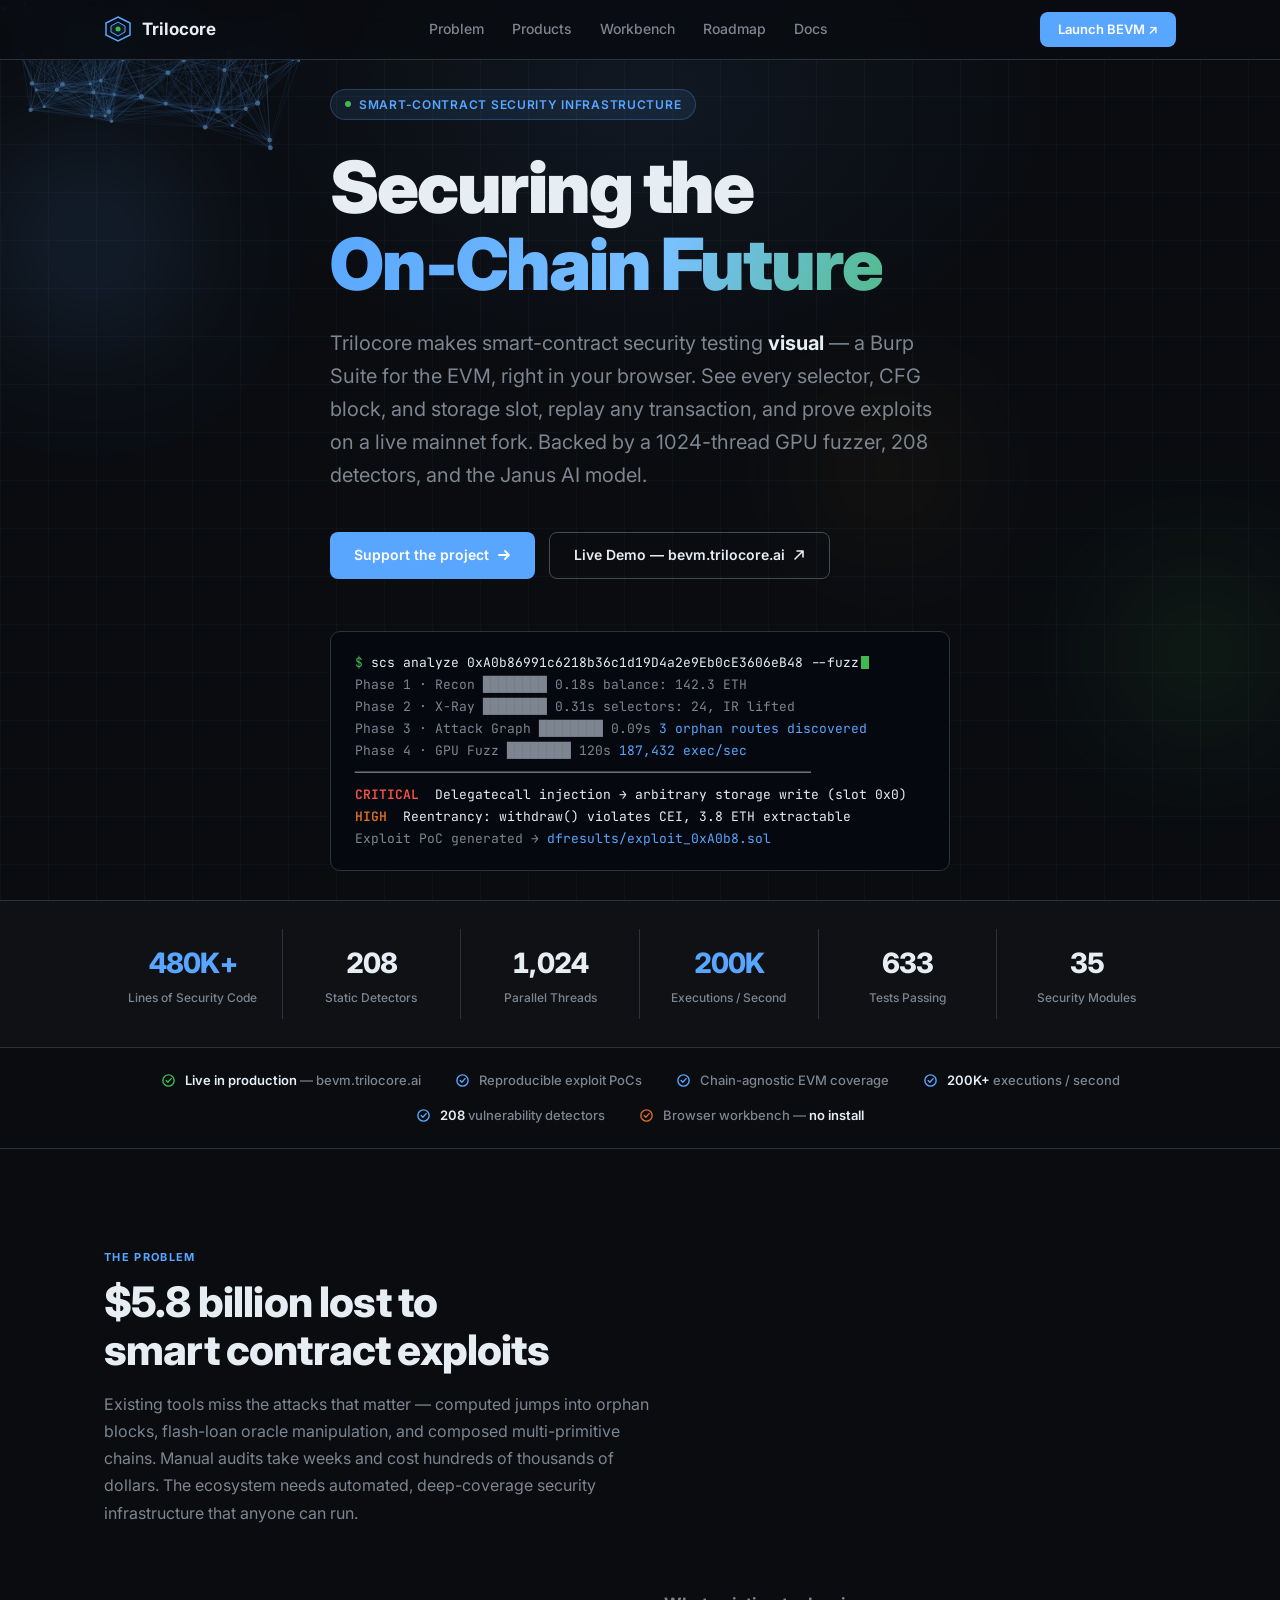
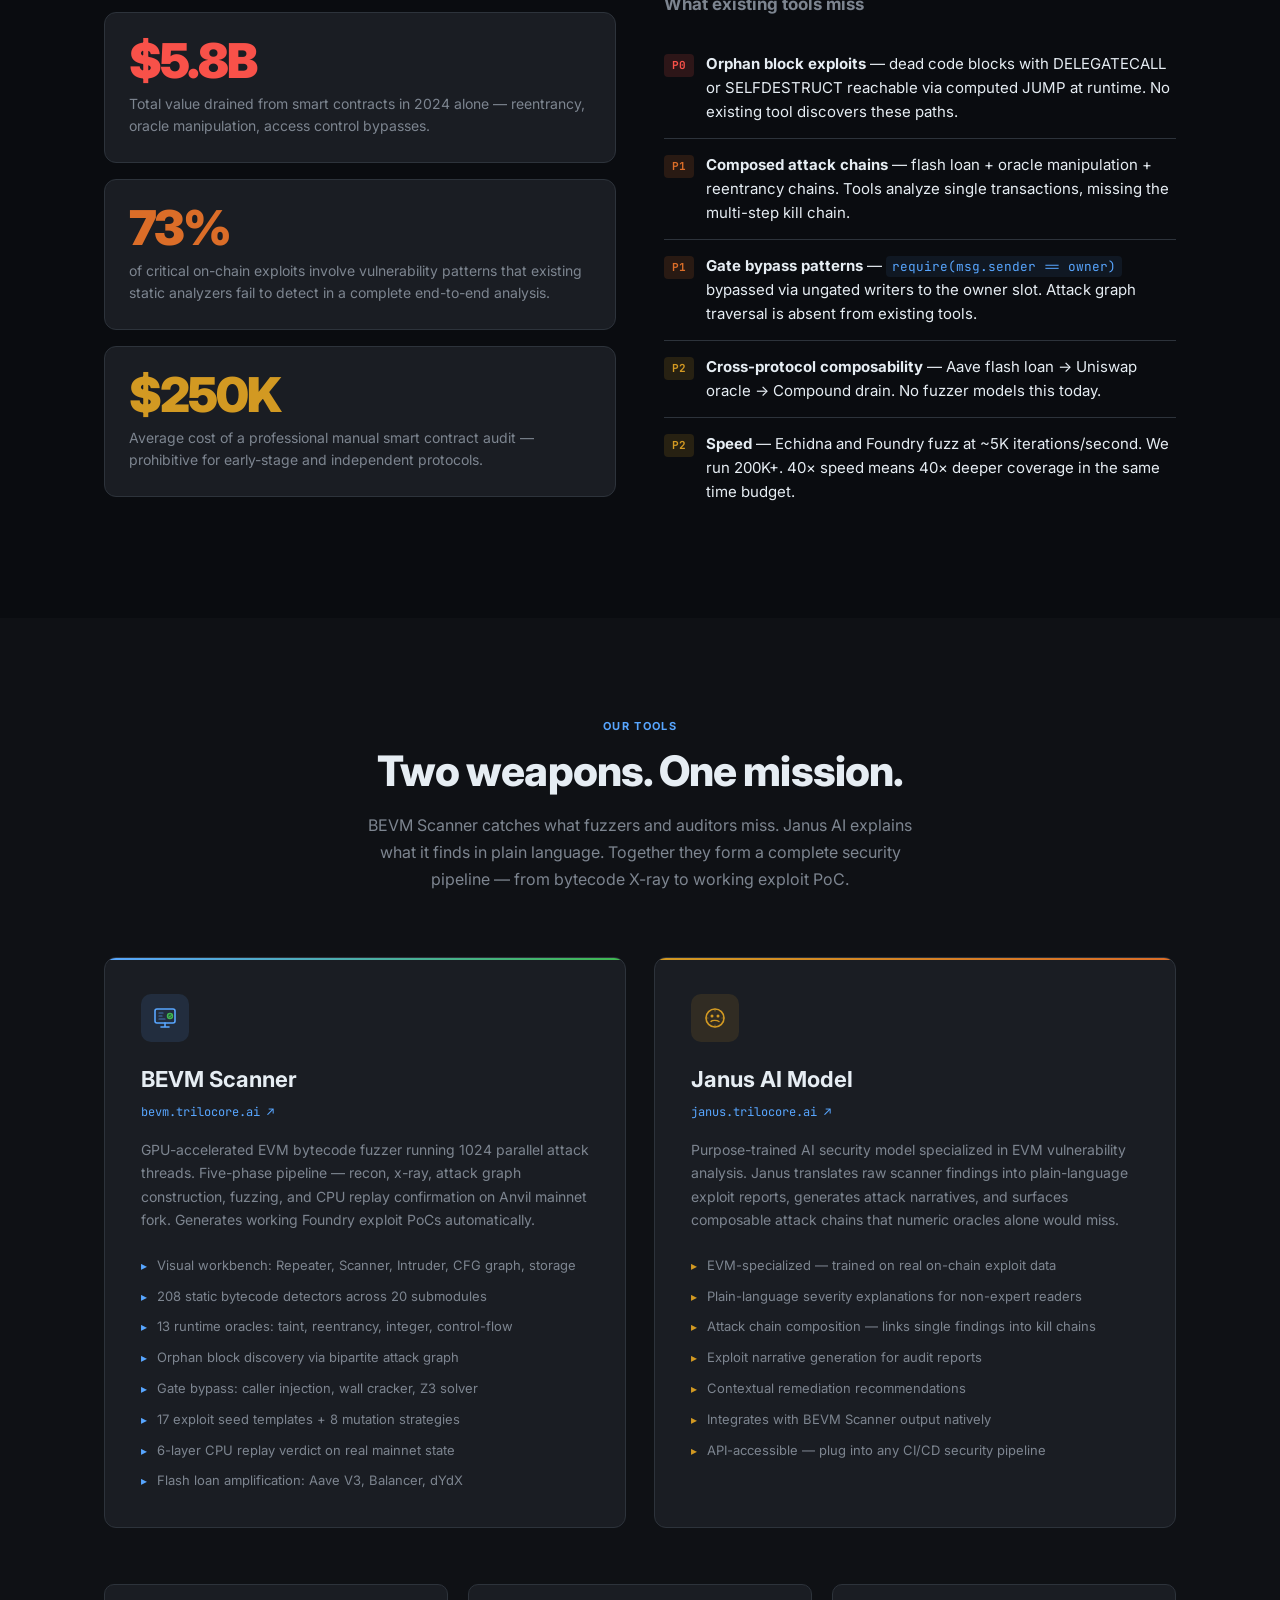
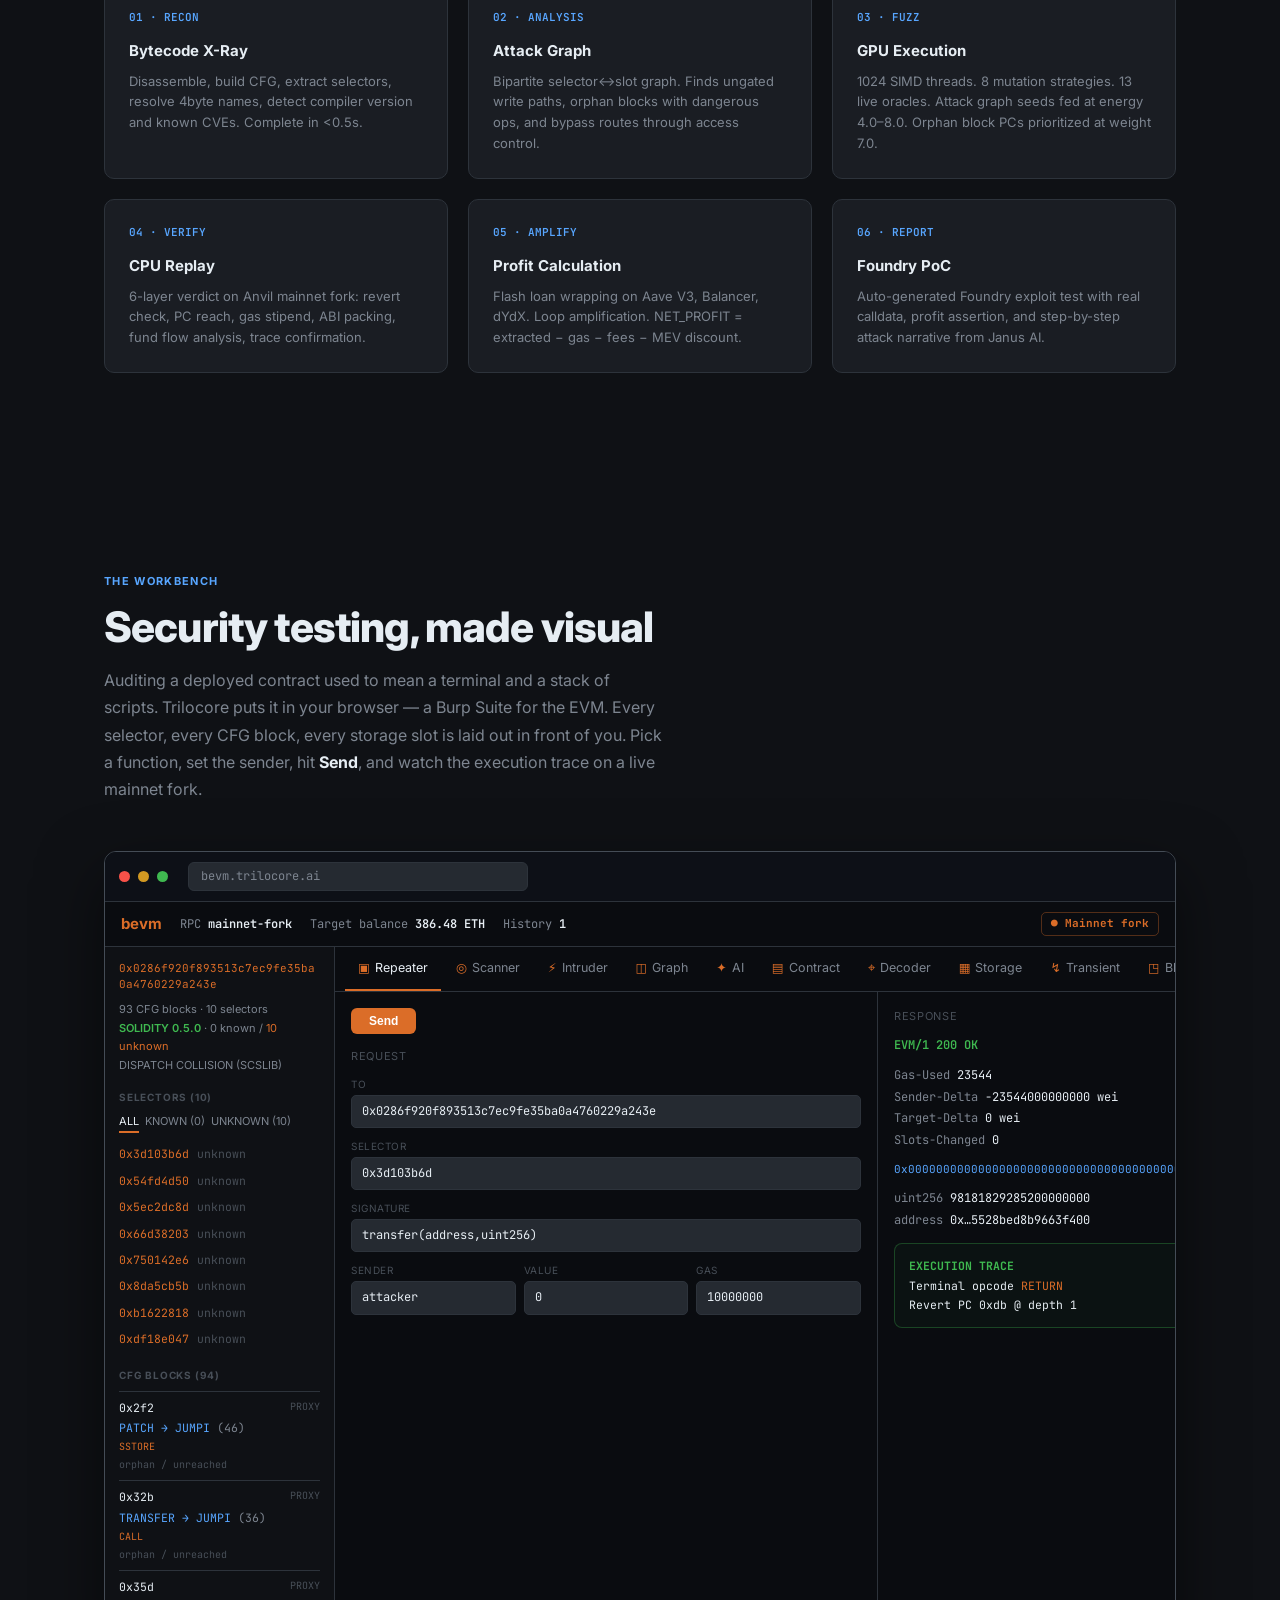
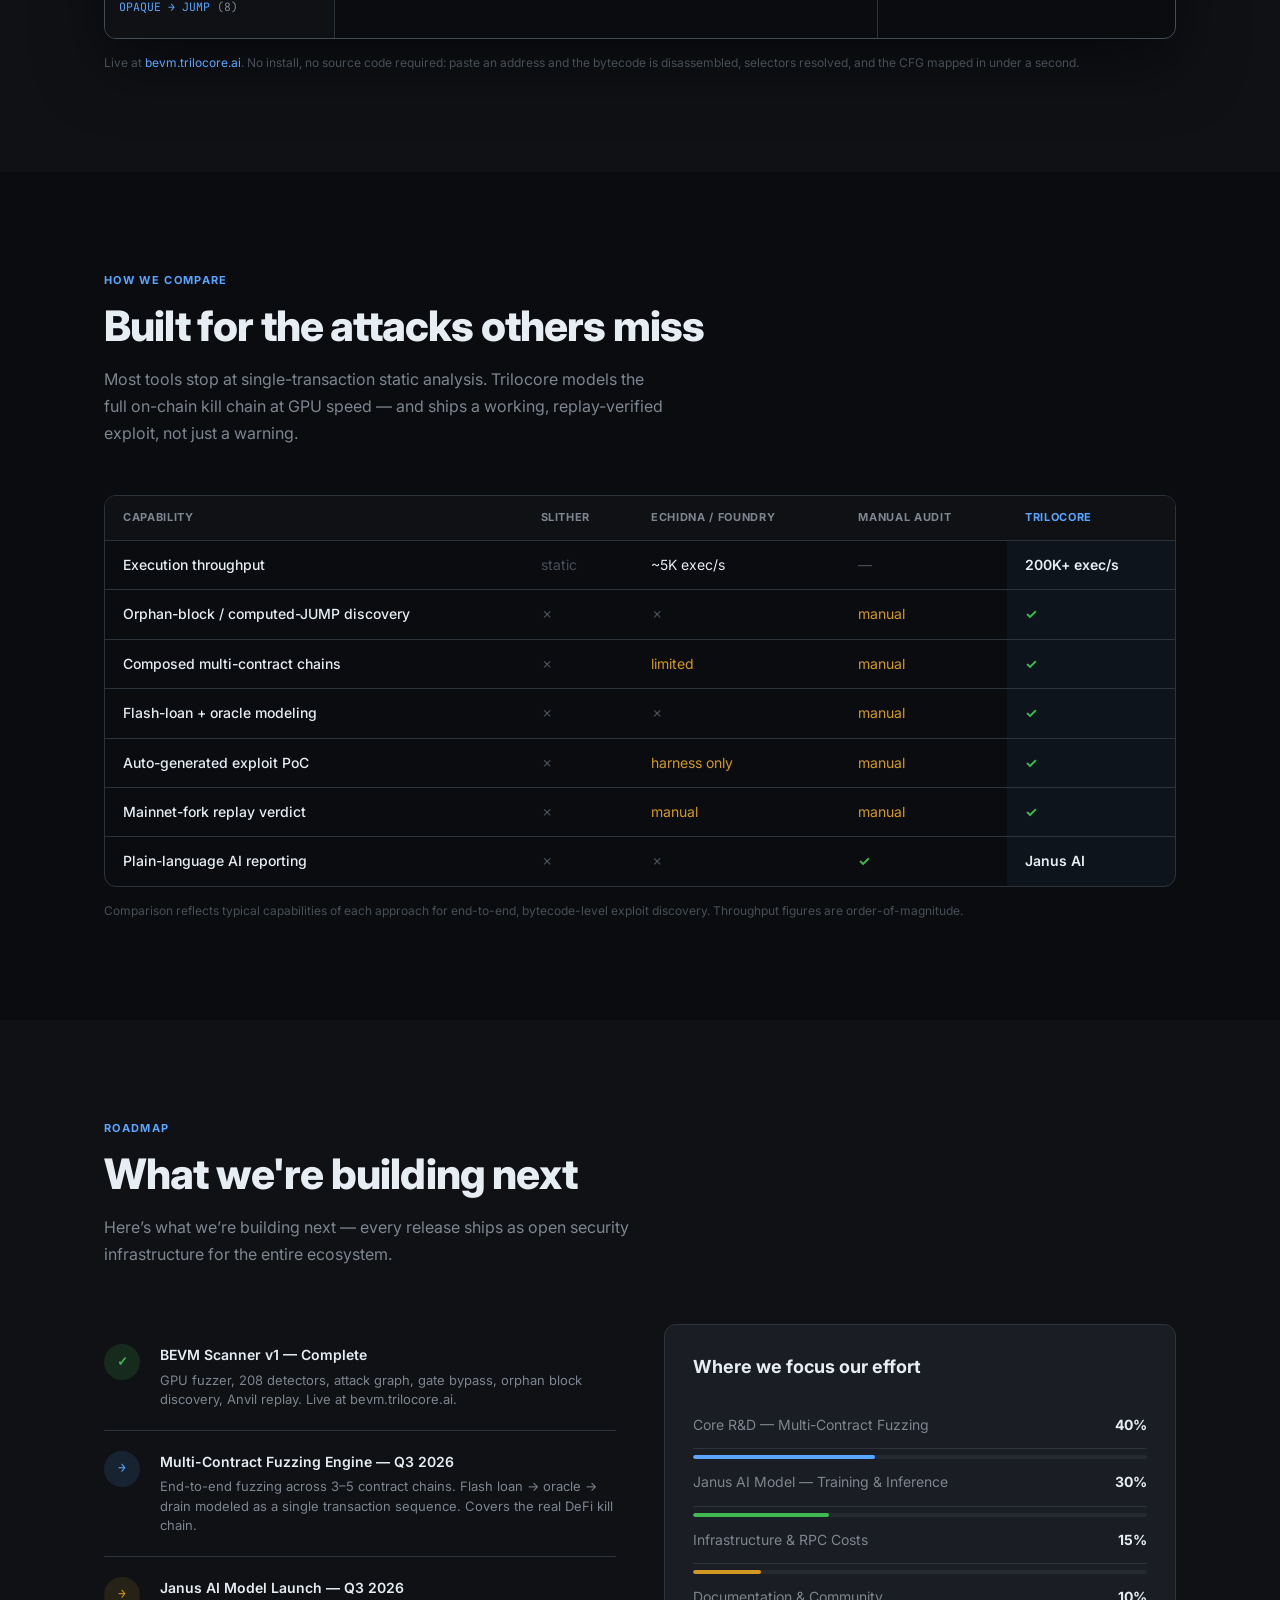
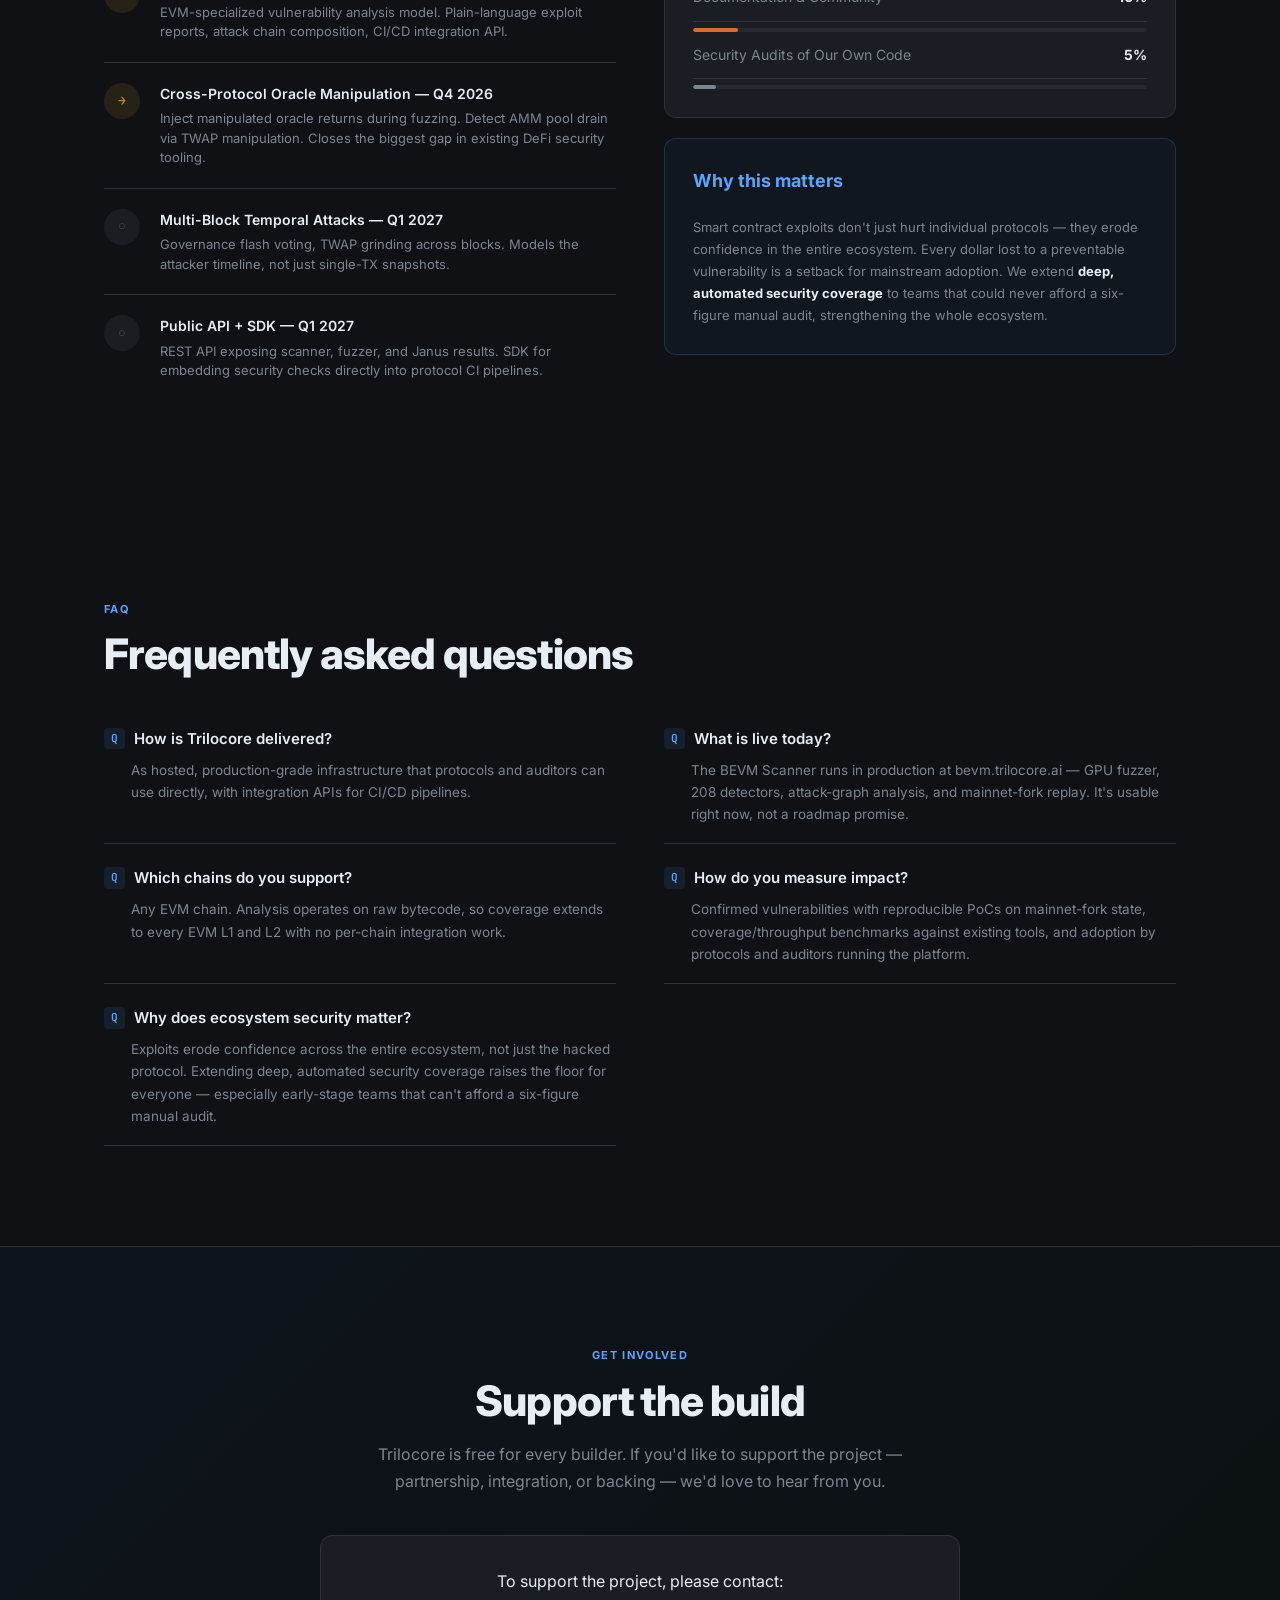
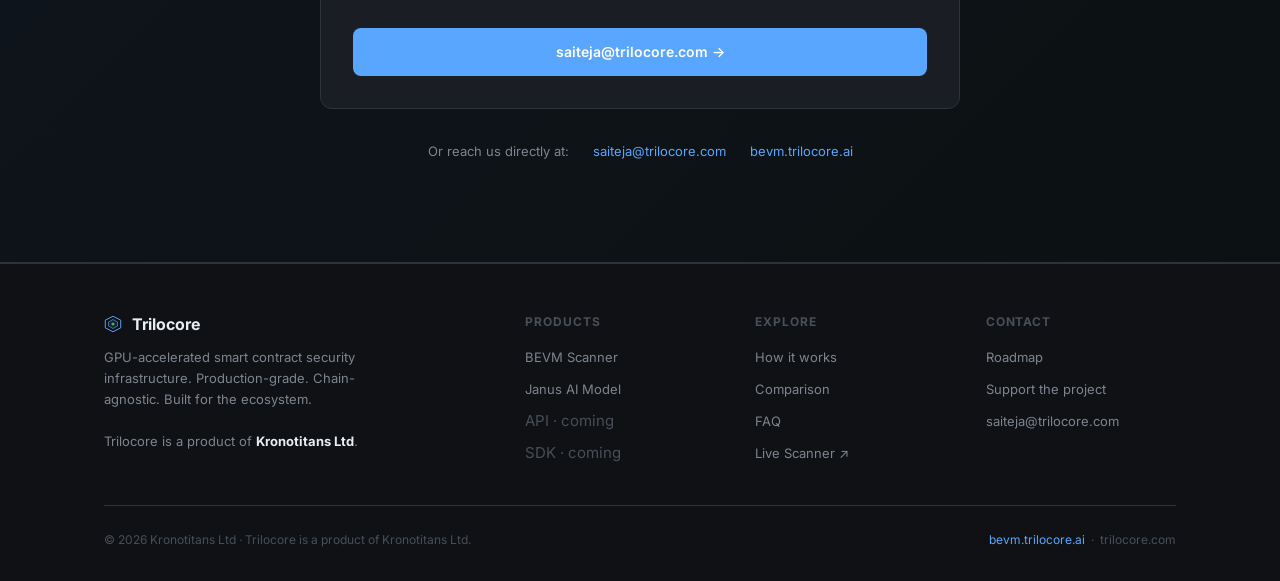
==== index.html @ 1fde1cf5 "content: reflect legal company name (Kronotitans Ltd) for cloud-credit verification AWS Activate fla" ====
<!DOCTYPE html>
<html lang="en">
<head>
  <meta charset="UTF-8" />
  <meta name="viewport" content="width=device-width, initial-scale=1.0" />
  <title>Trilocore — Blockchain Security Infrastructure</title>
  <meta name="description" content="Trilocore makes smart-contract security testing visual — a Burp Suite for the EVM in your browser. See selectors and CFG blocks, replay transactions, prove exploits on a mainnet fork. GPU fuzzer + Janus AI." />
  <link rel="canonical" href="https://trilocore.com/" />
  <meta name="theme-color" content="#0a0c10" />
  <link rel="icon" type="image/svg+xml" href="/favicon.svg" />
  <link rel="apple-touch-icon" href="/favicon.svg" />

  <!-- Open Graph -->
  <meta property="og:type" content="website" />
  <meta property="og:site_name" content="Trilocore" />
  <meta property="og:title" content="Trilocore — Blockchain Security Infrastructure" />
  <meta property="og:description" content="GPU-accelerated EVM fuzzer + AI-powered vulnerability detection. Securing the on-chain future." />
  <meta property="og:url" content="https://trilocore.com/" />
  <meta property="og:image" content="https://trilocore.com/og-image.png" />
  <meta property="og:image:width" content="1200" />
  <meta property="og:image:height" content="630" />
  <meta property="og:image:alt" content="Trilocore — Securing the On-Chain Future" />

  <!-- Twitter -->
  <meta name="twitter:card" content="summary_large_image" />
  <meta name="twitter:title" content="Trilocore — Blockchain Security Infrastructure" />
  <meta name="twitter:description" content="GPU-accelerated EVM fuzzer + AI-powered vulnerability detection. Securing the on-chain future." />
  <meta name="twitter:image" content="https://trilocore.com/og-image.png" />

  <link rel="preconnect" href="https://fonts.googleapis.com" />
  <link rel="preconnect" href="https://fonts.gstatic.com" crossorigin />
  <link href="https://fonts.googleapis.com/css2?family=Inter:wght@300;400;500;600;700;800;900&family=JetBrains+Mono:wght@400;500;600&display=swap" rel="stylesheet" />

  <!-- Structured data: Organization + flagship product -->
  <script type="application/ld+json">
  {
    "@context": "https://schema.org",
    "@graph": [
      {
        "@type": "Organization",
        "name": "Trilocore",
        "legalName": "Kronotitans Ltd",
        "url": "https://trilocore.com",
        "email": "saiteja@trilocore.com",
        "description": "GPU-accelerated smart contract security infrastructure — EVM fuzzer, 208 vulnerability detectors, and the Janus AI analysis model for the on-chain ecosystem.",
        "sameAs": ["https://bevm.trilocore.ai", "https://janus.trilocore.ai"]
      },
      {
        "@type": "SoftwareApplication",
        "name": "BEVM Scanner",
        "applicationCategory": "SecurityApplication",
        "operatingSystem": "Web",
        "url": "https://bevm.trilocore.ai",
        "description": "GPU-accelerated EVM bytecode fuzzer: 1024 parallel threads, attack-graph analysis, orphan-block discovery, and automatic Foundry exploit PoC generation."
      }
    ]
  }
  </script>

  <style>
    /* ── Reset & tokens ─────────────────────────────────────────── */
    *, *::before, *::after { box-sizing: border-box; margin: 0; padding: 0; }

    :root {
      --bg:        #0a0c10;
      --surface:   #0f1115;
      --elevated:  #1a1d23;
      --overlay:   #252a31;
      --border:    #2d333b;
      --border-hi: #444c56;
      --accent:    #58a6ff;
      --accent-hi: #79c0ff;
      --accent-glow: rgba(88,166,255,.18);
      --text:      #e6edf3;
      --muted:     #7d8590;
      --faint:     #484f58;
      --green:     #3fb950;
      --green-g:   rgba(63,185,80,.15);
      --red:       #f85149;
      --orange:    #db6d28;
      --yellow:    #d29922;
      --radius:    8px;
    }

    html { scroll-behavior: smooth; color-scheme: dark; }

    body {
      font-family: "Inter", ui-sans-serif, system-ui, sans-serif;
      background: var(--bg);
      color: var(--text);
      font-size: 15px;
      line-height: 1.6;
      -webkit-font-smoothing: antialiased;
    }

    ::selection { background: rgba(88,166,255,.25); }

    a { color: var(--accent); text-decoration: none; }
    a:hover { color: var(--accent-hi); }

    /* ── Grid / layout helpers ──────────────────────────────────── */
    .container { max-width: 1120px; margin: 0 auto; padding: 0 24px; }
    .section    { padding: 100px 0; }
    .section-sm { padding: 64px 0; }

    /* ── Nav ────────────────────────────────────────────────────── */
    nav {
      position: fixed; top: 0; left: 0; right: 0; z-index: 100;
      height: 60px;
      background: rgba(10,12,16,.88);
      backdrop-filter: blur(12px) saturate(1.4);
      border-bottom: 1px solid var(--border);
      display: flex; align-items: center;
    }
    .nav-inner {
      display: flex; align-items: center; justify-content: space-between;
      width: 100%; max-width: 1120px; margin: 0 auto; padding: 0 24px;
    }
    .nav-logo {
      display: flex; align-items: center; gap: 10px;
      font-weight: 700; font-size: 17px; color: var(--text);
    }
    .nav-logo svg { flex-shrink: 0; }
    .nav-links {
      display: flex; align-items: center; gap: 28px; list-style: none;
    }
    .nav-links a {
      color: var(--muted); font-size: 14px; font-weight: 500;
      transition: color 120ms;
    }
    .nav-links a:hover { color: var(--text); }
    .nav-cta {
      background: var(--accent); color: #fff; font-size: 13px; font-weight: 600;
      padding: 7px 18px; border-radius: var(--radius);
      transition: background 120ms, box-shadow 120ms;
    }
    .nav-cta:hover {
      background: var(--accent-hi); color: #fff;
      box-shadow: 0 0 16px var(--accent-glow);
    }

    /* ── Hero ───────────────────────────────────────────────────── */
    .hero {
      min-height: 100vh;
      display: flex; flex-direction: column; justify-content: center;
      padding-top: 60px;
      position: relative; overflow: hidden;
    }
    /* grid overlay */
    .hero::before {
      content: "";
      position: absolute; inset: 0;
      background-image:
        linear-gradient(rgba(88,166,255,.04) 1px, transparent 1px),
        linear-gradient(90deg, rgba(88,166,255,.04) 1px, transparent 1px);
      background-size: 48px 48px;
      pointer-events: none;
    }
    /* radial glow */
    .hero::after {
      content: "";
      position: absolute; top: -200px; left: 50%; transform: translateX(-50%);
      width: 900px; height: 600px;
      background: radial-gradient(ellipse at center, rgba(88,166,255,.08) 0%, transparent 65%);
      pointer-events: none;
    }
    /* particle network canvas */
    #hero-canvas {
      position: absolute; inset: 0; z-index: 0;
      pointer-events: none; opacity: .55;
    }
    /* floating gradient orbs */
    .orb {
      position: absolute; border-radius: 50%; pointer-events: none;
      filter: blur(60px); opacity: .35; z-index: 0;
    }
    .orb-1 {
      width: 340px; height: 340px; top: 8%; left: -80px;
      background: radial-gradient(circle, rgba(88,166,255,.5), transparent 70%);
      animation: float1 14s ease-in-out infinite;
    }
    .orb-2 {
      width: 280px; height: 280px; bottom: 12%; right: -60px;
      background: radial-gradient(circle, rgba(63,185,80,.4), transparent 70%);
      animation: float2 18s ease-in-out infinite;
    }
    .orb-3 {
      width: 220px; height: 220px; top: 40%; right: 22%;
      background: radial-gradient(circle, rgba(210,153,34,.28), transparent 70%);
      animation: float3 22s ease-in-out infinite;
    }
    @keyframes float1 {
      0%,100% { transform: translate(0,0) scale(1); }
      50%     { transform: translate(60px,40px) scale(1.12); }
    }
    @keyframes float2 {
      0%,100% { transform: translate(0,0) scale(1); }
      50%     { transform: translate(-50px,-30px) scale(1.08); }
    }
    @keyframes float3 {
      0%,100% { transform: translate(0,0) scale(1); }
      50%     { transform: translate(-30px,50px) scale(1.15); }
    }

    .hero-inner { position: relative; z-index: 2; }
    .hero-badge {
      display: inline-flex; align-items: center; gap: 8px;
      background: rgba(88,166,255,.1); border: 1px solid rgba(88,166,255,.25);
      border-radius: 100px; padding: 5px 14px;
      font-size: 12px; font-weight: 600; color: var(--accent);
      text-transform: uppercase; letter-spacing: .06em;
      margin-bottom: 28px;
    }
    .hero-badge span { width: 6px; height: 6px; background: var(--green); border-radius: 50%; animation: pulse 2s infinite; }
    @keyframes pulse { 0%,100%{opacity:1;transform:scale(1)} 50%{opacity:.4;transform:scale(.8)} }

    .hero h1 {
      font-size: clamp(38px, 6vw, 72px);
      font-weight: 900; line-height: 1.08; letter-spacing: -.03em;
      margin-bottom: 24px;
    }
    .gradient-text {
      background: linear-gradient(115deg, #58a6ff 0%, #79c0ff 25%, #3fb950 50%, #79c0ff 75%, #58a6ff 100%);
      background-size: 250% auto;
      -webkit-background-clip: text; -webkit-text-fill-color: transparent;
      background-clip: text;
      animation: shimmer 6s linear infinite;
    }
    @keyframes shimmer {
      0%   { background-position: 0% center; }
      100% { background-position: 250% center; }
    }

    /* hero entrance animations */
    @keyframes heroUp {
      from { opacity: 0; transform: translateY(28px); }
      to   { opacity: 1; transform: translateY(0); }
    }
    .hero-badge { animation: heroUp .7s ease both; }
    .hero h1     { animation: heroUp .7s ease .1s both; }
    .hero-sub    { animation: heroUp .7s ease .2s both; }
    .hero-actions{ animation: heroUp .7s ease .3s both; }
    .hero .terminal { animation: heroUp .7s ease .4s both; }

    /* animated logo */
    .nav-logo svg .logo-outer {
      transform-box: fill-box; transform-origin: center;
      animation: logoSpin 24s linear infinite;
    }
    .nav-logo svg .logo-inner {
      transform-box: fill-box; transform-origin: center;
      animation: logoSpin 16s linear infinite reverse;
    }
    .nav-logo svg .logo-core {
      transform-box: fill-box; transform-origin: center;
      animation: corePulse 2.4s ease-in-out infinite;
    }
    @keyframes logoSpin { to { transform: rotate(360deg); } }
    @keyframes corePulse {
      0%,100% { opacity: 1; r: 2.5; }
      50%     { opacity: .5; r: 3.4; }
    }
    .hero-sub {
      font-size: clamp(16px, 2.2vw, 20px);
      color: var(--muted); max-width: 620px;
      line-height: 1.65; margin-bottom: 40px;
    }
    .hero-actions { display: flex; gap: 14px; flex-wrap: wrap; }

    /* ── Buttons ────────────────────────────────────────────────── */
    .btn-primary {
      display: inline-flex; align-items: center; gap: 8px;
      background: var(--accent); color: #fff;
      font-weight: 600; font-size: 14px; padding: 12px 24px;
      border-radius: var(--radius); border: none; cursor: pointer;
      transition: background 150ms, box-shadow 150ms, transform 100ms;
    }
    .btn-primary:hover {
      background: var(--accent-hi); color: #fff;
      box-shadow: 0 0 24px var(--accent-glow);
      transform: translateY(-1px);
    }
    .btn-secondary {
      display: inline-flex; align-items: center; gap: 8px;
      background: transparent; color: var(--text);
      font-weight: 600; font-size: 14px; padding: 11px 24px;
      border-radius: var(--radius); border: 1px solid var(--border-hi); cursor: pointer;
      transition: border-color 150ms, background 150ms, transform 100ms;
    }
    .btn-secondary:hover {
      border-color: var(--accent); background: var(--accent-glow);
      color: var(--text); transform: translateY(-1px);
    }

    /* ── Stats bar ──────────────────────────────────────────────── */
    .stats-bar {
      padding: 28px 0;
      border-top: 1px solid var(--border); border-bottom: 1px solid var(--border);
      background: var(--surface);
    }
    .stats-grid {
      display: grid; grid-template-columns: repeat(auto-fit, minmax(140px, 1fr));
      gap: 0;
    }
    .stat-item {
      text-align: center; padding: 12px 16px;
      border-right: 1px solid var(--border);
    }
    .stat-item:last-child { border-right: none; }
    .stat-num {
      font-size: 28px; font-weight: 800; color: var(--text);
      font-variant-numeric: tabular-nums; letter-spacing: -.03em;
    }
    .stat-num .accent { color: var(--accent); }
    .stat-label { font-size: 12px; color: var(--muted); margin-top: 2px; font-weight: 500; }

    /* ── Section headers ────────────────────────────────────────── */
    .section-label {
      font-size: 11px; font-weight: 700; letter-spacing: .12em;
      text-transform: uppercase; color: var(--accent);
      margin-bottom: 12px;
    }
    .section-title {
      font-size: clamp(26px, 4vw, 42px);
      font-weight: 800; letter-spacing: -.02em; line-height: 1.15;
      margin-bottom: 16px;
    }
    .section-body {
      font-size: 16px; color: var(--muted); max-width: 560px; line-height: 1.7;
    }

    /* ── Problem section ────────────────────────────────────────── */
    .problem-grid {
      display: grid; grid-template-columns: 1fr 1fr; gap: 48px;
      align-items: center; margin-top: 64px;
    }
    .problem-card {
      background: var(--elevated); border: 1px solid var(--border);
      border-radius: 12px; padding: 24px;
    }
    .problem-stat {
      font-size: 48px; font-weight: 900; line-height: 1;
      letter-spacing: -.04em; margin-bottom: 8px;
    }
    .red { color: var(--red); }
    .orange { color: var(--orange); }
    .yellow { color: var(--yellow); }
    .green-c { color: var(--green); }
    .problem-desc { color: var(--muted); font-size: 14px; line-height: 1.6; }

    .problem-list { list-style: none; }
    .problem-list li {
      display: flex; align-items: flex-start; gap: 12px;
      padding: 14px 0; border-bottom: 1px solid var(--border);
      font-size: 15px;
    }
    .problem-list li:last-child { border-bottom: none; }
    .pill {
      flex-shrink: 0; font-size: 11px; font-weight: 700; font-family: "JetBrains Mono", monospace;
      padding: 3px 8px; border-radius: 4px; margin-top: 2px;
    }
    .pill-red    { background: rgba(248,81,73,.15); color: var(--red); }
    .pill-orange { background: rgba(219,109,40,.15); color: var(--orange); }
    .pill-yellow { background: rgba(210,153,34,.15); color: var(--yellow); }

    /* ── Products ───────────────────────────────────────────────── */
    .products { background: var(--surface); }
    .products-header { text-align: center; margin-bottom: 64px; }
    .products-header .section-body { margin: 0 auto; }

    .product-grid {
      display: grid; grid-template-columns: 1fr 1fr; gap: 28px;
    }
    .product-card {
      background: var(--elevated); border: 1px solid var(--border);
      border-radius: 12px; padding: 36px;
      transition: border-color 200ms, box-shadow 200ms;
      position: relative; overflow: hidden;
    }
    .product-card::before {
      content: ""; position: absolute; top: 0; left: 0; right: 0; height: 2px;
    }
    .product-card.bevm-card::before { background: linear-gradient(90deg, #58a6ff, #3fb950); }
    .product-card.janus-card::before { background: linear-gradient(90deg, #d29922, #db6d28); }
    .product-card:hover {
      border-color: var(--border-hi);
      box-shadow: 0 8px 32px rgba(0,0,0,.4);
    }
    .product-icon {
      width: 48px; height: 48px; border-radius: 10px;
      display: flex; align-items: center; justify-content: center;
      margin-bottom: 20px; font-size: 22px;
    }
    .product-icon.blue { background: rgba(88,166,255,.12); }
    .product-icon.gold { background: rgba(210,153,34,.12); }
    .product-name { font-size: 22px; font-weight: 700; margin-bottom: 6px; }
    .product-url {
      font-size: 12px; color: var(--accent); font-family: "JetBrains Mono", monospace;
      margin-bottom: 16px; display: flex; align-items: center; gap: 4px;
    }
    .product-url .future { color: var(--faint); font-size: 11px; }
    .product-desc { color: var(--muted); font-size: 14px; line-height: 1.65; margin-bottom: 24px; }
    .feature-list { list-style: none; display: flex; flex-direction: column; gap: 10px; }
    .feature-list li {
      display: flex; align-items: flex-start; gap: 10px; font-size: 13px; color: var(--muted);
    }
    .feature-list li::before {
      content: "▸"; color: var(--accent); flex-shrink: 0; margin-top: 1px; font-size: 12px;
    }
    .feature-list.gold li::before { color: var(--yellow); }

    /* ── Architecture ───────────────────────────────────────────── */
    .arch-grid {
      display: grid; grid-template-columns: repeat(3, 1fr); gap: 20px;
      margin-top: 56px;
    }
    .arch-card {
      background: var(--elevated); border: 1px solid var(--border);
      border-radius: 10px; padding: 24px;
    }
    .arch-num {
      font-family: "JetBrains Mono", monospace; font-size: 11px;
      font-weight: 600; color: var(--accent); margin-bottom: 12px;
    }
    .arch-title { font-size: 15px; font-weight: 700; margin-bottom: 8px; }
    .arch-body { font-size: 13px; color: var(--muted); line-height: 1.6; }

    /* ── Grant ask ──────────────────────────────────────────────── */
    .grant { background: var(--surface); }
    .grant-grid { display: grid; grid-template-columns: 1fr 1fr; gap: 48px; margin-top: 56px; }

    .milestone-list { list-style: none; display: flex; flex-direction: column; gap: 0; }
    .milestone {
      display: flex; gap: 20px; padding: 20px 0;
      border-bottom: 1px solid var(--border);
    }
    .milestone:last-child { border-bottom: none; }
    .ms-dot {
      width: 36px; height: 36px; border-radius: 50%; flex-shrink: 0;
      display: flex; align-items: center; justify-content: center;
      font-size: 13px; font-weight: 700; font-family: "JetBrains Mono", monospace;
    }
    .ms-dot.done { background: var(--green-g); color: var(--green); }
    .ms-dot.active { background: rgba(88,166,255,.12); color: var(--accent); }
    .ms-dot.next { background: rgba(210,153,34,.12); color: var(--yellow); }
    .ms-dot.future { background: rgba(72,79,88,.2); color: var(--faint); }
    .ms-title { font-weight: 600; font-size: 14px; margin-bottom: 4px; }
    .ms-body { font-size: 13px; color: var(--muted); line-height: 1.5; }

    .budget-card {
      background: var(--elevated); border: 1px solid var(--border);
      border-radius: 12px; padding: 28px;
    }
    .budget-title { font-size: 18px; font-weight: 700; margin-bottom: 20px; }
    .budget-row {
      display: flex; justify-content: space-between; align-items: center;
      padding: 12px 0; border-bottom: 1px solid var(--border);
      font-size: 14px;
    }
    .budget-row:last-child { border-bottom: none; }
    .budget-label { color: var(--muted); }
    .budget-pct { font-weight: 700; color: var(--text); }
    .budget-bar {
      height: 4px; background: var(--overlay); border-radius: 2px; margin-top: 6px;
      overflow: hidden;
    }
    .budget-fill { height: 100%; border-radius: 2px; background: var(--accent); }
    .budget-fill.green { background: var(--green); }
    .budget-fill.yellow { background: var(--yellow); }
    .budget-fill.orange { background: var(--orange); }

    /* ── Ecosystem ──────────────────────────────────────────────── */
    .ecosystem { text-align: center; padding: 80px 0; }
    .grant-types {
      display: flex; flex-wrap: wrap; justify-content: center; gap: 12px;
      margin-top: 36px;
    }
    .grant-badge {
      background: var(--elevated); border: 1px solid var(--border);
      border-radius: var(--radius); padding: 10px 20px;
      font-size: 13px; font-weight: 500; color: var(--muted);
      transition: border-color 150ms, color 150ms;
    }
    .grant-badge:hover { border-color: var(--accent); color: var(--text); }

    /* ── CTA / Apply ────────────────────────────────────────────── */
    .apply {
      background: linear-gradient(135deg, rgba(88,166,255,.05) 0%, rgba(63,185,80,.03) 100%);
      border-top: 1px solid var(--border); border-bottom: 1px solid var(--border);
    }
    .apply-inner { text-align: center; max-width: 640px; margin: 0 auto; }
    .apply-form {
      margin-top: 40px;
      background: var(--elevated); border: 1px solid var(--border);
      border-radius: 12px; padding: 32px; text-align: left;
    }
    .form-row { margin-bottom: 20px; }
    .form-row label { display: block; font-size: 12px; font-weight: 600; color: var(--muted); margin-bottom: 6px; text-transform: uppercase; letter-spacing: .05em; }
    .form-row input,
    .form-row select,
    .form-row textarea {
      width: 100%; background: var(--overlay); border: 1px solid var(--border);
      border-radius: var(--radius); padding: 10px 14px;
      color: var(--text); font-family: inherit; font-size: 14px;
      outline: none; transition: border-color 150ms;
    }
    .form-row input:focus,
    .form-row select:focus,
    .form-row textarea:focus { border-color: var(--accent); }
    .form-row textarea { resize: vertical; min-height: 90px; }
    .form-row select option { background: var(--overlay); }
    .form-grid { display: grid; grid-template-columns: 1fr 1fr; gap: 16px; }
    .form-submit {
      width: 100%;
      background: var(--accent); color: #fff;
      font-weight: 600; font-size: 14px; padding: 13px;
      border-radius: var(--radius); border: none; cursor: pointer;
      margin-top: 8px; transition: background 150ms, box-shadow 150ms;
    }
    .form-submit:hover {
      background: var(--accent-hi);
      box-shadow: 0 0 24px var(--accent-glow);
    }

    /* ── Footer ─────────────────────────────────────────────────── */
    footer {
      border-top: 1px solid var(--border);
      background: var(--surface); padding: 48px 0 32px;
    }
    .footer-grid {
      display: grid; grid-template-columns: 2fr 1fr 1fr 1fr; gap: 40px;
      margin-bottom: 40px;
    }
    .footer-brand { font-weight: 700; font-size: 16px; margin-bottom: 10px; }
    .footer-tagline { font-size: 13px; color: var(--muted); line-height: 1.6; max-width: 260px; }
    .footer-col-title { font-size: 12px; font-weight: 700; text-transform: uppercase; letter-spacing: .08em; color: var(--faint); margin-bottom: 14px; }
    .footer-links { list-style: none; display: flex; flex-direction: column; gap: 8px; }
    .footer-links a { font-size: 13px; color: var(--muted); transition: color 120ms; }
    .footer-links a:hover { color: var(--text); }
    .footer-bottom {
      display: flex; justify-content: space-between; align-items: center;
      padding-top: 24px; border-top: 1px solid var(--border);
      font-size: 12px; color: var(--faint);
    }

    /* ── Code badge ─────────────────────────────────────────────── */
    code {
      font-family: "JetBrains Mono", monospace; font-size: .85em;
      background: rgba(88,166,255,.08); color: var(--accent);
      padding: 2px 6px; border-radius: 4px;
    }

    /* ── Responsive ─────────────────────────────────────────────── */
    @media (max-width: 900px) {
      .problem-grid, .product-grid, .grant-grid, .arch-grid { grid-template-columns: 1fr; }
      .footer-grid { grid-template-columns: 1fr 1fr; }
      .nav-links { display: none; }
      .form-grid { grid-template-columns: 1fr; }
    }
    @media (max-width: 600px) {
      .footer-grid { grid-template-columns: 1fr; }
      .stats-grid { grid-template-columns: repeat(2, 1fr); }
      .stat-item { border-right: none; border-bottom: 1px solid var(--border); }
      .stat-item:nth-child(even) { }
    }

    /* ── Scroll animations ──────────────────────────────────────── */
    .reveal {
      opacity: 0; transform: translateY(24px);
      transition: opacity 600ms ease, transform 600ms ease;
    }
    .reveal.visible { opacity: 1; transform: translateY(0); }
    .reveal-delay-1 { transition-delay: 80ms; }
    .reveal-delay-2 { transition-delay: 160ms; }
    .reveal-delay-3 { transition-delay: 240ms; }

    /* ── Terminal block ─────────────────────────────────────────── */
    .terminal {
      background: #060810; border: 1px solid var(--border); border-radius: 10px;
      padding: 20px 24px; font-family: "JetBrains Mono", monospace; font-size: 13px;
      line-height: 1.7; overflow-x: auto;
    }
    .terminal .prompt { color: var(--green); }
    .terminal .cmd { color: var(--text); }
    .terminal .out  { color: var(--muted); }
    .terminal .hl   { color: var(--accent); }
    .terminal .crit { color: var(--red); font-weight: 600; }
    .terminal .high { color: var(--orange); font-weight: 600; }

    /* ── Terminal line reveal ───────────────────────────────────── */
    #terminal > div { opacity: 0; transform: translateX(-6px); }
    #terminal.run > div { animation: lineIn .25s ease forwards; }
    @keyframes lineIn { to { opacity: 1; transform: translateX(0); } }
    /* blinking cursor on the command line */
    .cursor {
      display: inline-block; width: 8px; height: 1em; vertical-align: -2px;
      background: var(--green); margin-left: 2px;
      animation: blink 1s step-end infinite;
    }
    @keyframes blink { 0%,100%{opacity:1} 50%{opacity:0} }

    /* ── Card hover lift ────────────────────────────────────────── */
    .product-card, .arch-card, .problem-card, .grant-badge {
      will-change: transform;
    }
    .arch-card { transition: transform 200ms ease, border-color 200ms, box-shadow 200ms; }
    .arch-card:hover { transform: translateY(-4px); border-color: var(--border-hi); box-shadow: 0 8px 24px rgba(0,0,0,.35); }
    .product-card:hover { transform: translateY(-4px); }
    .stat-item { transition: transform 200ms ease; }
    .stat-item:hover { transform: translateY(-3px); }
    .stat-item:hover .stat-num { color: var(--accent); }

    /* respect reduced motion */
    @media (prefers-reduced-motion: reduce) {
      *, *::before, *::after {
        animation-duration: .001ms !important;
        animation-iteration-count: 1 !important;
        transition-duration: .001ms !important;
      }
      #hero-canvas, .orb { display: none; }
    }

    /* ── Toast ──────────────────────────────────────────────────── */
    .toast {
      position: fixed; bottom: 24px; right: 24px;
      background: var(--green); color: #fff;
      font-size: 14px; font-weight: 600; padding: 12px 20px;
      border-radius: var(--radius); box-shadow: 0 4px 20px rgba(0,0,0,.4);
      transform: translateY(80px); opacity: 0;
      transition: transform 300ms, opacity 300ms;
      z-index: 999;
    }
    .toast.show { transform: translateY(0); opacity: 1; }

    /* ── Trust strip ────────────────────────────────────────────── */
    .trust-strip { background: var(--bg); border-bottom: 1px solid var(--border); }
    .trust-row {
      display: flex; flex-wrap: wrap; justify-content: center;
      gap: 14px 34px; padding: 22px 0;
    }
    .trust-item {
      display: flex; align-items: center; gap: 9px;
      font-size: 13px; color: var(--muted); font-weight: 500;
    }
    .trust-item svg { flex-shrink: 0; }
    .trust-item b { color: var(--text); font-weight: 600; }

    /* ── Comparison table ───────────────────────────────────────── */
    .compare { background: var(--bg); }
    .compare-wrap {
      margin-top: 48px; border: 1px solid var(--border);
      border-radius: 12px; overflow: hidden; overflow-x: auto;
    }
    table.compare-table {
      width: 100%; border-collapse: collapse; font-size: 14px; min-width: 720px;
    }
    .compare-table th, .compare-table td {
      padding: 13px 18px; text-align: left; border-bottom: 1px solid var(--border);
      white-space: nowrap;
    }
    .compare-table thead th {
      background: var(--surface); font-size: 11px; text-transform: uppercase;
      letter-spacing: .06em; color: var(--muted); font-weight: 700;
    }
    .compare-table thead th.us { color: var(--accent); }
    .compare-table tbody tr:last-child td { border-bottom: none; }
    .compare-table td.feat { color: var(--text); font-weight: 500; white-space: normal; }
    .compare-table td.us { background: rgba(88,166,255,.05); color: var(--text); font-weight: 600; }
    .compare-table .yes { color: var(--green); font-weight: 700; }
    .compare-table .no  { color: var(--faint); }
    .compare-table .partial { color: var(--yellow); }
    .compare-note { margin-top: 14px; font-size: 12px; color: var(--faint); line-height: 1.6; }

    /* ── FAQ ────────────────────────────────────────────────────── */
    .faq { background: var(--surface); }
    .faq-grid { margin-top: 48px; display: grid; grid-template-columns: 1fr 1fr; gap: 22px 48px; }
    .faq-item { border-bottom: 1px solid var(--border); padding-bottom: 18px; }
    .faq-q {
      font-size: 15px; font-weight: 600; color: var(--text);
      margin-bottom: 8px; display: flex; gap: 9px; align-items: flex-start;
    }
    .faq-q::before {
      content: "Q"; font-family: "JetBrains Mono", monospace; font-size: 11px;
      color: var(--accent); background: rgba(88,166,255,.1);
      border-radius: 4px; padding: 2px 7px; flex-shrink: 0; margin-top: 1px;
    }
    .faq-a { font-size: 13.5px; color: var(--muted); line-height: 1.65; padding-left: 27px; }
    @media (max-width: 760px) { .faq-grid { grid-template-columns: 1fr; } }

    /* ── Workbench (live IDE showcase) ──────────────────────────── */
    .workbench { background: var(--surface); }
    .wb-frame {
      margin-top: 48px;
      border: 1px solid var(--border-hi); border-radius: 12px;
      overflow: hidden; background: var(--bg);
      box-shadow: 0 24px 64px rgba(0,0,0,.5);
    }
    /* browser chrome */
    .wb-chrome {
      display: flex; align-items: center; gap: 8px;
      padding: 10px 14px; background: #0d1017;
      border-bottom: 1px solid var(--border);
    }
    .wb-dot { width: 11px; height: 11px; border-radius: 50%; flex-shrink: 0; }
    .wb-dot.r { background: #f85149; } .wb-dot.y { background: #d29922; } .wb-dot.g { background: #3fb950; }
    .wb-url {
      margin-left: 12px; flex: 1; max-width: 340px;
      background: var(--overlay); border: 1px solid var(--border);
      border-radius: 6px; padding: 4px 12px;
      font-family: "JetBrains Mono", monospace; font-size: 12px; color: var(--muted);
    }
    /* app header bar */
    .wb-top {
      display: flex; align-items: center; gap: 18px; flex-wrap: wrap;
      padding: 10px 16px; border-bottom: 1px solid var(--border);
      font-size: 12px; color: var(--muted); font-family: "JetBrains Mono", monospace;
    }
    .wb-brand { color: var(--orange); font-weight: 700; font-family: "Inter", sans-serif; font-size: 15px; }
    .wb-top b { color: var(--text); font-weight: 600; }
    .wb-admin {
      margin-left: auto; display: inline-flex; align-items: center; gap: 8px;
      color: var(--orange); border: 1px solid rgba(219,109,40,.35);
      border-radius: 5px; padding: 2px 9px; font-size: 11px; font-weight: 700;
    }
    /* body: sidebar + main */
    .wb-body { display: grid; grid-template-columns: 230px 1fr; min-height: 460px; }
    .wb-side {
      border-right: 1px solid var(--border); padding: 14px;
      background: var(--surface); font-size: 12px; overflow: hidden;
    }
    .wb-addr {
      font-family: "JetBrains Mono", monospace; font-size: 11px; color: var(--orange);
      word-break: break-all; line-height: 1.4; margin-bottom: 8px;
    }
    .wb-meta { color: var(--muted); font-size: 11px; line-height: 1.7; margin-bottom: 14px; }
    .wb-meta .sol { color: var(--green); font-weight: 600; }
    .wb-meta .unk { color: var(--orange); }
    .wb-grouphdr {
      font-size: 10px; font-weight: 700; letter-spacing: .08em; text-transform: uppercase;
      color: var(--faint); margin: 14px 0 8px;
    }
    .wb-tabs2 { display: flex; gap: 6px; margin-bottom: 8px; font-size: 11px; }
    .wb-tabs2 span { color: var(--muted); }
    .wb-tabs2 .on { color: var(--text); border-bottom: 2px solid var(--orange); padding-bottom: 1px; }
    .wb-sel, .wb-block {
      font-family: "JetBrains Mono", monospace; font-size: 11.5px;
      padding: 4px 0; color: var(--orange); display: flex; gap: 8px;
    }
    .wb-sel .t { color: var(--faint); }
    .wb-block { color: var(--muted); flex-direction: column; gap: 2px; padding: 7px 0; border-top: 1px solid var(--border); }
    .wb-block .pc { color: var(--text); }
    .wb-block .pc .proxy { float: right; color: var(--faint); font-size: 10px; }
    .wb-block .verb { color: var(--accent); }
    .wb-block .tag { color: var(--orange); font-size: 10px; }
    .wb-block .orphan { color: var(--faint); font-size: 10px; }
    /* main pane */
    .wb-main { display: flex; flex-direction: column; }
    .wb-tabbar {
      display: flex; gap: 2px; overflow-x: auto; padding: 0 10px;
      border-bottom: 1px solid var(--border); background: var(--bg);
    }
    .wb-tab {
      padding: 11px 13px; font-size: 12.5px; color: var(--muted);
      white-space: nowrap; border-bottom: 2px solid transparent; cursor: default;
    }
    .wb-tab.active { color: var(--text); border-bottom-color: var(--orange); }
    .wb-tab .ico { color: var(--orange); margin-right: 5px; }
    .wb-panes { display: grid; grid-template-columns: 1fr 1fr; flex: 1; }
    .wb-req, .wb-res { padding: 16px; }
    .wb-req { border-right: 1px solid var(--border); }
    .wb-send {
      background: var(--orange); color: #fff; border: none; cursor: default;
      font-weight: 600; font-size: 12px; padding: 6px 18px; border-radius: 6px;
      margin-bottom: 14px;
    }
    .wb-field { margin-bottom: 10px; }
    .wb-field label { display: block; font-size: 10px; color: var(--faint); text-transform: uppercase; letter-spacing: .05em; margin-bottom: 3px; }
    .wb-input {
      font-family: "JetBrains Mono", monospace; font-size: 12px; color: var(--text);
      background: var(--overlay); border: 1px solid var(--border); border-radius: 5px;
      padding: 6px 10px; width: 100%; white-space: nowrap; overflow: hidden; text-overflow: ellipsis;
    }
    .wb-row3 { display: grid; grid-template-columns: 1fr 1fr 1fr; gap: 8px; }
    .wb-panehdr { font-size: 11px; color: var(--faint); text-transform: uppercase; letter-spacing: .06em; margin-bottom: 10px; }
    .wb-ok { color: var(--green); font-family: "JetBrains Mono", monospace; font-size: 12px; font-weight: 600; margin-bottom: 10px; }
    .wb-kv { font-family: "JetBrains Mono", monospace; font-size: 12px; color: var(--muted); line-height: 1.8; }
    .wb-kv .v { color: var(--text); }
    .wb-hex {
      font-family: "JetBrains Mono", monospace; font-size: 11px; color: var(--accent);
      word-break: break-all; margin: 10px 0; line-height: 1.5;
    }
    .wb-trace {
      margin-top: 12px; border: 1px solid rgba(63,185,80,.3);
      border-radius: 8px; padding: 12px 14px; background: rgba(63,185,80,.04);
      font-family: "JetBrains Mono", monospace; font-size: 11.5px; line-height: 1.7;
    }
    .wb-trace .h { color: var(--green); font-weight: 700; display:flex; justify-content:space-between; }
    .wb-trace .h small { color: var(--faint); font-weight: 400; }
    .wb-trace .ret { color: var(--orange); }
    .wb-caption { margin-top: 14px; font-size: 12px; color: var(--faint); line-height: 1.6; }
    @media (max-width: 820px) {
      .wb-body { grid-template-columns: 1fr; }
      .wb-side { display: none; }
      .wb-panes { grid-template-columns: 1fr; }
      .wb-req { border-right: none; border-bottom: 1px solid var(--border); }
    }
  </style>
</head>
<body>

<!-- ── Navigation ──────────────────────────────────────────────────── -->
<nav>
  <div class="nav-inner">
    <div class="nav-logo">
      <svg width="28" height="28" viewBox="0 0 28 28" fill="none">
        <polygon class="logo-outer" points="14,2 26,8 26,20 14,26 2,20 2,8" fill="none" stroke="#58a6ff" stroke-width="1.5"/>
        <polygon class="logo-inner" points="14,7 21,11 21,17 14,21 7,17 7,11" fill="rgba(88,166,255,.1)" stroke="#58a6ff" stroke-width="1"/>
        <circle class="logo-core" cx="14" cy="14" r="2.5" fill="#3fb950"/>
      </svg>
      Trilocore
    </div>
    <ul class="nav-links">
      <li><a href="#problem">Problem</a></li>
      <li><a href="#products">Products</a></li>
      <li><a href="#workbench">Workbench</a></li>
      <li><a href="#roadmap">Roadmap</a></li>
      <li><a href="https://doc.trilocore.com" target="_blank" rel="noopener">Docs</a></li>
    </ul>
    <a href="https://bevm.trilocore.ai/" target="_blank" rel="noopener" class="nav-cta">Launch BEVM ↗</a>
  </div>
</nav>

<!-- ── Hero ────────────────────────────────────────────────────────── -->
<section class="hero">
  <canvas id="hero-canvas"></canvas>
  <div class="orb orb-1"></div>
  <div class="orb orb-2"></div>
  <div class="orb orb-3"></div>
  <div class="container hero-inner">
    <div class="hero-badge">
      <span></span>
      Smart-Contract Security Infrastructure
    </div>
    <h1>
      Securing the<br />
      <span class="gradient-text">On-Chain Future</span>
    </h1>
    <p class="hero-sub">
      Trilocore makes smart-contract security testing <strong style="color:var(--text)">visual</strong> —
      a Burp Suite for the EVM, right in your browser. See every selector, CFG block,
      and storage slot, replay any transaction, and prove exploits on a live mainnet
      fork. Backed by a 1024-thread GPU fuzzer, 208 detectors, and the Janus AI model.
    </p>
    <div class="hero-actions">
      <a href="#support" class="btn-primary">
        Support the project
        <svg width="14" height="14" viewBox="0 0 14 14" fill="none">
          <path d="M2 7h10M8 3l4 4-4 4" stroke="currentColor" stroke-width="1.8" stroke-linecap="round" stroke-linejoin="round"/>
        </svg>
      </a>
      <a href="https://bevm.trilocore.ai/" target="_blank" rel="noopener" class="btn-secondary">
        Live Demo — bevm.trilocore.ai
        <svg width="12" height="12" viewBox="0 0 12 12" fill="none">
          <path d="M2 10L10 2M10 2H4M10 2v6" stroke="currentColor" stroke-width="1.6" stroke-linecap="round" stroke-linejoin="round"/>
        </svg>
      </a>
    </div>

    <!-- Terminal preview -->
    <div class="terminal" id="terminal" style="margin-top:52px; max-width:680px;">
      <div><span class="prompt">$</span> <span class="cmd">scs analyze 0xA0b86991c6218b36c1d19D4a2e9Eb0cE3606eB48 --fuzz</span><span class="cursor"></span></div>
      <div class="out">  Phase 1 · Recon         ████████ 0.18s  balance: 142.3 ETH</div>
      <div class="out">  Phase 2 · X-Ray         ████████ 0.31s  selectors: 24, IR lifted</div>
      <div class="out">  Phase 3 · Attack Graph  ████████ 0.09s  <span class="hl">3 orphan routes discovered</span></div>
      <div class="out">  Phase 4 · GPU Fuzz      ████████ 120s   <span class="hl">187,432 exec/sec</span></div>
      <div class="out">  ─────────────────────────────────────────────────────────</div>
      <div>  <span class="crit">CRITICAL</span> &nbsp;Delegatecall injection → arbitrary storage write (slot 0x0)</div>
      <div>  <span class="high">HIGH</span>    &nbsp;Reentrancy: withdraw() violates CEI, 3.8 ETH extractable</div>
      <div class="out">  Exploit PoC generated → <span class="hl">dfresults/exploit_0xA0b8.sol</span></div>
    </div>
  </div>
</section>

<!-- ── Stats bar ────────────────────────────────────────────────────── -->
<div class="stats-bar">
  <div class="container">
    <div class="stats-grid">
      <div class="stat-item">
        <div class="stat-num"><span class="counter accent" data-target="480">0</span><span class="accent">K+</span></div>
        <div class="stat-label">Lines of Security Code</div>
      </div>
      <div class="stat-item">
        <div class="stat-num"><span class="counter" data-target="208">0</span></div>
        <div class="stat-label">Static Detectors</div>
      </div>
      <div class="stat-item">
        <div class="stat-num"><span class="counter" data-target="1024">0</span></div>
        <div class="stat-label">Parallel Threads</div>
      </div>
      <div class="stat-item">
        <div class="stat-num"><span class="counter accent" data-target="200">0</span><span class="accent">K</span></div>
        <div class="stat-label">Executions / Second</div>
      </div>
      <div class="stat-item">
        <div class="stat-num"><span class="counter" data-target="633">0</span></div>
        <div class="stat-label">Tests Passing</div>
      </div>
      <div class="stat-item">
        <div class="stat-num"><span class="counter" data-target="35">0</span></div>
        <div class="stat-label">Security Modules</div>
      </div>
    </div>
  </div>
</div>

<!-- ── Trust strip ──────────────────────────────────────────────────── -->
<div class="trust-strip">
  <div class="container">
    <div class="trust-row">
      <div class="trust-item">
        <svg width="15" height="15" viewBox="0 0 16 16" fill="none"><circle cx="8" cy="8" r="6" stroke="#3fb950" stroke-width="1.5"/><path d="M5.5 8l1.8 1.8L10.8 6" stroke="#3fb950" stroke-width="1.5" stroke-linecap="round" stroke-linejoin="round"/></svg>
        <span><b>Live in production</b> — bevm.trilocore.ai</span>
      </div>
      <div class="trust-item">
        <svg width="15" height="15" viewBox="0 0 16 16" fill="none"><circle cx="8" cy="8" r="6" stroke="#58a6ff" stroke-width="1.5"/><path d="M5.5 8l1.8 1.8L10.8 6" stroke="#58a6ff" stroke-width="1.5" stroke-linecap="round" stroke-linejoin="round"/></svg>
        <span>Reproducible exploit PoCs</span>
      </div>
      <div class="trust-item">
        <svg width="15" height="15" viewBox="0 0 16 16" fill="none"><circle cx="8" cy="8" r="6" stroke="#58a6ff" stroke-width="1.5"/><path d="M5.5 8l1.8 1.8L10.8 6" stroke="#58a6ff" stroke-width="1.5" stroke-linecap="round" stroke-linejoin="round"/></svg>
        <span>Chain-agnostic EVM coverage</span>
      </div>
      <div class="trust-item">
        <svg width="15" height="15" viewBox="0 0 16 16" fill="none"><circle cx="8" cy="8" r="6" stroke="#58a6ff" stroke-width="1.5"/><path d="M5.5 8l1.8 1.8L10.8 6" stroke="#58a6ff" stroke-width="1.5" stroke-linecap="round" stroke-linejoin="round"/></svg>
        <span><b>200K+</b> executions / second</span>
      </div>
      <div class="trust-item">
        <svg width="15" height="15" viewBox="0 0 16 16" fill="none"><circle cx="8" cy="8" r="6" stroke="#58a6ff" stroke-width="1.5"/><path d="M5.5 8l1.8 1.8L10.8 6" stroke="#58a6ff" stroke-width="1.5" stroke-linecap="round" stroke-linejoin="round"/></svg>
        <span><b>208</b> vulnerability detectors</span>
      </div>
      <div class="trust-item">
        <svg width="15" height="15" viewBox="0 0 16 16" fill="none"><circle cx="8" cy="8" r="6" stroke="#db6d28" stroke-width="1.5"/><path d="M5.5 8l1.8 1.8L10.8 6" stroke="#db6d28" stroke-width="1.5" stroke-linecap="round" stroke-linejoin="round"/></svg>
        <span>Browser workbench — <b>no install</b></span>
      </div>
    </div>
  </div>
</div>

<!-- ── Problem ──────────────────────────────────────────────────────── -->
<section class="section" id="problem">
  <div class="container">
    <div class="reveal">
      <div class="section-label">The Problem</div>
      <h2 class="section-title">$5.8 billion lost to<br />smart contract exploits</h2>
      <p class="section-body">
        Existing tools miss the attacks that matter — computed jumps into orphan blocks,
        flash-loan oracle manipulation, and composed multi-primitive chains. Manual audits
        take weeks and cost hundreds of thousands of dollars. The ecosystem needs
        automated, deep-coverage security infrastructure that anyone can run.
      </p>
    </div>

    <div class="problem-grid">
      <div>
        <div class="problem-card reveal reveal-delay-1" style="margin-bottom:16px">
          <div class="problem-stat red">$5.8B</div>
          <div class="problem-desc">Total value drained from smart contracts in 2024 alone — reentrancy, oracle manipulation, access control bypasses.</div>
        </div>
        <div class="problem-card reveal reveal-delay-2" style="margin-bottom:16px">
          <div class="problem-stat orange">73%</div>
          <div class="problem-desc">of critical on-chain exploits involve vulnerability patterns that existing static analyzers fail to detect in a complete end-to-end analysis.</div>
        </div>
        <div class="problem-card reveal reveal-delay-3">
          <div class="problem-stat yellow">$250K</div>
          <div class="problem-desc">Average cost of a professional manual smart contract audit — prohibitive for early-stage and independent protocols.</div>
        </div>
      </div>

      <div class="reveal reveal-delay-2">
        <h3 style="font-size:17px;font-weight:700;margin-bottom:20px;color:var(--muted);">What existing tools miss</h3>
        <ul class="problem-list">
          <li>
            <span class="pill pill-red">P0</span>
            <div>
              <strong>Orphan block exploits</strong> — dead code blocks with DELEGATECALL or SELFDESTRUCT reachable via computed JUMP at runtime. No existing tool discovers these paths.
            </div>
          </li>
          <li>
            <span class="pill pill-orange">P1</span>
            <div>
              <strong>Composed attack chains</strong> — flash loan + oracle manipulation + reentrancy chains. Tools analyze single transactions, missing the multi-step kill chain.
            </div>
          </li>
          <li>
            <span class="pill pill-orange">P1</span>
            <div>
              <strong>Gate bypass patterns</strong> — <code>require(msg.sender == owner)</code> bypassed via ungated writers to the owner slot. Attack graph traversal is absent from existing tools.
            </div>
          </li>
          <li>
            <span class="pill pill-yellow">P2</span>
            <div>
              <strong>Cross-protocol composability</strong> — Aave flash loan → Uniswap oracle → Compound drain. No fuzzer models this today.
            </div>
          </li>
          <li>
            <span class="pill pill-yellow">P2</span>
            <div>
              <strong>Speed</strong> — Echidna and Foundry fuzz at ~5K iterations/second. We run 200K+. 40× speed means 40× deeper coverage in the same time budget.
            </div>
          </li>
        </ul>
      </div>
    </div>
  </div>
</section>

<!-- ── Products ─────────────────────────────────────────────────────── -->
<section class="section products" id="products">
  <div class="container">
    <div class="products-header reveal">
      <div class="section-label">Our Tools</div>
      <h2 class="section-title">Two weapons. One mission.</h2>
      <p class="section-body">
        BEVM Scanner catches what fuzzers and auditors miss.
        Janus AI explains what it finds in plain language.
        Together they form a complete security pipeline — from bytecode X-ray to working exploit PoC.
      </p>
    </div>

    <div class="product-grid">
      <!-- BEVM -->
      <div class="product-card bevm-card reveal reveal-delay-1">
        <div class="product-icon blue">
          <svg width="24" height="24" viewBox="0 0 24 24" fill="none">
            <rect x="2" y="3" width="20" height="14" rx="2" stroke="#58a6ff" stroke-width="1.6"/>
            <path d="M8 21h8M12 17v4" stroke="#58a6ff" stroke-width="1.6" stroke-linecap="round"/>
            <path d="M6 7h4M6 10h3M6 13h6" stroke="#58a6ff" stroke-width="1.2" stroke-linecap="round" opacity=".6"/>
            <circle cx="17" cy="10" r="2.5" stroke="#3fb950" stroke-width="1.4"/>
            <path d="M16 10l.8.8 1.6-1.6" stroke="#3fb950" stroke-width="1.2" stroke-linecap="round"/>
          </svg>
        </div>
        <div class="product-name">BEVM Scanner</div>
        <div class="product-url">
          <a href="https://bevm.trilocore.ai/" target="_blank" rel="noopener" style="color:var(--accent)">bevm.trilocore.ai ↗</a>
        </div>
        <div class="product-desc">
          GPU-accelerated EVM bytecode fuzzer running 1024 parallel attack threads.
          Five-phase pipeline — recon, x-ray, attack graph construction, fuzzing, and
          CPU replay confirmation on Anvil mainnet fork. Generates working Foundry
          exploit PoCs automatically.
        </div>
        <ul class="feature-list">
          <li>Visual workbench: Repeater, Scanner, Intruder, CFG graph, storage</li>
          <li>208 static bytecode detectors across 20 submodules</li>
          <li>13 runtime oracles: taint, reentrancy, integer, control-flow</li>
          <li>Orphan block discovery via bipartite attack graph</li>
          <li>Gate bypass: caller injection, wall cracker, Z3 solver</li>
          <li>17 exploit seed templates + 8 mutation strategies</li>
          <li>6-layer CPU replay verdict on real mainnet state</li>
          <li>Flash loan amplification: Aave V3, Balancer, dYdX</li>
        </ul>
      </div>

      <!-- Janus -->
      <div class="product-card janus-card reveal reveal-delay-2">
        <div class="product-icon gold">
          <svg width="24" height="24" viewBox="0 0 24 24" fill="none">
            <circle cx="12" cy="12" r="9" stroke="#d29922" stroke-width="1.6"/>
            <circle cx="9" cy="10" r="1.5" fill="#d29922"/>
            <circle cx="15" cy="10" r="1.5" fill="#d29922"/>
            <path d="M8 15.5c1-1.5 6-1.5 8 0" stroke="#d29922" stroke-width="1.4" stroke-linecap="round"/>
            <path d="M12 3v2M12 19v2M3 12h2M19 12h2" stroke="#d29922" stroke-width="1.2" stroke-linecap="round" opacity=".5"/>
          </svg>
        </div>
        <div class="product-name">Janus AI Model</div>
        <div class="product-url">
          <a href="https://janus.trilocore.ai/" target="_blank" rel="noopener" style="color:var(--accent)">janus.trilocore.ai ↗</a>
        </div>
        <div class="product-desc">
          Purpose-trained AI security model specialized in EVM vulnerability analysis.
          Janus translates raw scanner findings into plain-language exploit reports,
          generates attack narratives, and surfaces composable attack chains that
          numeric oracles alone would miss.
        </div>
        <ul class="feature-list gold">
          <li>EVM-specialized — trained on real on-chain exploit data</li>
          <li>Plain-language severity explanations for non-expert readers</li>
          <li>Attack chain composition — links single findings into kill chains</li>
          <li>Exploit narrative generation for audit reports</li>
          <li>Contextual remediation recommendations</li>
          <li>Integrates with BEVM Scanner output natively</li>
          <li>API-accessible — plug into any CI/CD security pipeline</li>
        </ul>
      </div>
    </div>

    <!-- Architecture cards -->
    <div class="arch-grid">
      <div class="arch-card reveal reveal-delay-1">
        <div class="arch-num">01 · RECON</div>
        <div class="arch-title">Bytecode X-Ray</div>
        <div class="arch-body">Disassemble, build CFG, extract selectors, resolve 4byte names, detect compiler version and known CVEs. Complete in &lt;0.5s.</div>
      </div>
      <div class="arch-card reveal reveal-delay-2">
        <div class="arch-num">02 · ANALYSIS</div>
        <div class="arch-title">Attack Graph</div>
        <div class="arch-body">Bipartite selector↔slot graph. Finds ungated write paths, orphan blocks with dangerous ops, and bypass routes through access control.</div>
      </div>
      <div class="arch-card reveal reveal-delay-3">
        <div class="arch-num">03 · FUZZ</div>
        <div class="arch-title">GPU Execution</div>
        <div class="arch-body">1024 SIMD threads. 8 mutation strategies. 13 live oracles. Attack graph seeds fed at energy 4.0–8.0. Orphan block PCs prioritized at weight 7.0.</div>
      </div>
      <div class="arch-card reveal reveal-delay-1">
        <div class="arch-num">04 · VERIFY</div>
        <div class="arch-title">CPU Replay</div>
        <div class="arch-body">6-layer verdict on Anvil mainnet fork: revert check, PC reach, gas stipend, ABI packing, fund flow analysis, trace confirmation.</div>
      </div>
      <div class="arch-card reveal reveal-delay-2">
        <div class="arch-num">05 · AMPLIFY</div>
        <div class="arch-title">Profit Calculation</div>
        <div class="arch-body">Flash loan wrapping on Aave V3, Balancer, dYdX. Loop amplification. NET_PROFIT = extracted − gas − fees − MEV discount.</div>
      </div>
      <div class="arch-card reveal reveal-delay-3">
        <div class="arch-num">06 · REPORT</div>
        <div class="arch-title">Foundry PoC</div>
        <div class="arch-body">Auto-generated Foundry exploit test with real calldata, profit assertion, and step-by-step attack narrative from Janus AI.</div>
      </div>
    </div>
  </div>
</section>

<!-- ── Workbench (live IDE showcase) ─────────────────────────────────── -->
<section class="section workbench" id="workbench">
  <div class="container">
    <div class="reveal">
      <div class="section-label">The Workbench</div>
      <h2 class="section-title">Security testing, made visual</h2>
      <p class="section-body">
        Auditing a deployed contract used to mean a terminal and a stack of scripts.
        Trilocore puts it in your browser — a Burp Suite for the EVM. Every selector,
        every CFG block, every storage slot is laid out in front of you. Pick a
        function, set the sender, hit <strong style="color:var(--text)">Send</strong>,
        and watch the execution trace on a live mainnet fork.
      </p>
    </div>

    <div class="wb-frame reveal reveal-delay-1">
      <!-- browser chrome -->
      <div class="wb-chrome">
        <span class="wb-dot r"></span><span class="wb-dot y"></span><span class="wb-dot g"></span>
        <span class="wb-url">bevm.trilocore.ai</span>
      </div>

      <!-- app header -->
      <div class="wb-top">
        <span class="wb-brand">bevm</span>
        <span>RPC <b>mainnet-fork</b></span>
        <span>Target balance <b>386.48 ETH</b></span>
        <span>History <b>1</b></span>
        <span class="wb-admin">● Mainnet fork</span>
      </div>

      <!-- body -->
      <div class="wb-body">
        <!-- sidebar -->
        <aside class="wb-side">
          <div class="wb-addr">0x0286f920f893513c7ec9fe35ba0a4760229a243e</div>
          <div class="wb-meta">
            93 CFG blocks · 10 selectors<br />
            <span class="sol">SOLIDITY 0.5.0</span> · 0 known / <span class="unk">10 unknown</span><br />
            DISPATCH COLLISION (SCSLIB)
          </div>

          <div class="wb-grouphdr">Selectors (10)</div>
          <div class="wb-tabs2"><span class="on">ALL</span><span>KNOWN (0)</span><span>UNKNOWN (10)</span></div>
          <div class="wb-sel">0x3d103b6d <span class="t">unknown</span></div>
          <div class="wb-sel">0x54fd4d50 <span class="t">unknown</span></div>
          <div class="wb-sel">0x5ec2dc8d <span class="t">unknown</span></div>
          <div class="wb-sel">0x66d38203 <span class="t">unknown</span></div>
          <div class="wb-sel">0x750142e6 <span class="t">unknown</span></div>
          <div class="wb-sel">0x8da5cb5b <span class="t">unknown</span></div>
          <div class="wb-sel">0xb1622818 <span class="t">unknown</span></div>
          <div class="wb-sel">0xdf18e047 <span class="t">unknown</span></div>

          <div class="wb-grouphdr">CFG Blocks (94)</div>
          <div class="wb-block">
            <span class="pc">0x2f2 <span class="proxy">PROXY</span></span>
            <span><span class="verb">PATCH → JUMPI</span> (46)</span>
            <span class="tag">SSTORE</span>
            <span class="orphan">orphan / unreached</span>
          </div>
          <div class="wb-block">
            <span class="pc">0x32b <span class="proxy">PROXY</span></span>
            <span><span class="verb">TRANSFER → JUMPI</span> (36)</span>
            <span class="tag">CALL</span>
            <span class="orphan">orphan / unreached</span>
          </div>
          <div class="wb-block">
            <span class="pc">0x35d <span class="proxy">PROXY</span></span>
            <span><span class="verb">OPAQUE → JUMP</span> (8)</span>
          </div>
        </aside>

        <!-- main -->
        <div class="wb-main">
          <div class="wb-tabbar">
            <div class="wb-tab active"><span class="ico">▣</span>Repeater</div>
            <div class="wb-tab"><span class="ico">◎</span>Scanner</div>
            <div class="wb-tab"><span class="ico">⚡</span>Intruder</div>
            <div class="wb-tab"><span class="ico">◫</span>Graph</div>
            <div class="wb-tab"><span class="ico">✦</span>AI</div>
            <div class="wb-tab"><span class="ico">▤</span>Contract</div>
            <div class="wb-tab"><span class="ico">⌖</span>Decoder</div>
            <div class="wb-tab"><span class="ico">▦</span>Storage</div>
            <div class="wb-tab"><span class="ico">↯</span>Transient</div>
            <div class="wb-tab"><span class="ico">◳</span>Blocks</div>
            <div class="wb-tab"><span class="ico">⇆</span>Comparer</div>
            <div class="wb-tab"><span class="ico">◌</span>Passive</div>
          </div>

          <div class="wb-panes">
            <!-- request -->
            <div class="wb-req">
              <button class="wb-send">Send</button>
              <div class="wb-panehdr">Request</div>
              <div class="wb-field"><label>To</label>
                <div class="wb-input">0x0286f920f893513c7ec9fe35ba0a4760229a243e</div></div>
              <div class="wb-field"><label>Selector</label>
                <div class="wb-input">0x3d103b6d</div></div>
              <div class="wb-field"><label>Signature</label>
                <div class="wb-input">transfer(address,uint256)</div></div>
              <div class="wb-row3">
                <div class="wb-field"><label>Sender</label><div class="wb-input">attacker</div></div>
                <div class="wb-field"><label>Value</label><div class="wb-input">0</div></div>
                <div class="wb-field"><label>Gas</label><div class="wb-input">10000000</div></div>
              </div>
            </div>

            <!-- response -->
            <div class="wb-res">
              <div class="wb-panehdr">Response</div>
              <div class="wb-ok">EVM/1 200 OK</div>
              <div class="wb-kv">
                Gas-Used <span class="v">23544</span><br />
                Sender-Delta <span class="v">−23544000000000 wei</span><br />
                Target-Delta <span class="v">0 wei</span><br />
                Slots-Changed <span class="v">0</span>
              </div>
              <div class="wb-hex">0x000000000000000000000000000000000000000000000000005528bed8b9663f400</div>
              <div class="wb-kv">
                uint256 <span class="v">98181829285200000000</span><br />
                address <span class="v">0x…5528bed8b9663f400</span>
              </div>
              <div class="wb-trace">
                <div class="h">EXECUTION TRACE <small>66 steps · gas 23544</small></div>
                Terminal opcode <span class="ret">RETURN</span><br />
                Revert PC <span style="color:var(--text)">0xdb @ depth 1</span>
              </div>
            </div>
          </div>
        </div>
      </div>
    </div>

    <p class="wb-caption reveal reveal-delay-2">
      Live at <a href="https://bevm.trilocore.ai/" target="_blank" rel="noopener">bevm.trilocore.ai</a>.
      No install, no source code required: paste an address and the bytecode is disassembled,
      selectors resolved, and the CFG mapped in under a second.
    </p>
  </div>
</section>

<!-- ── Comparison ───────────────────────────────────────────────────── -->
<section class="section compare" id="compare">
  <div class="container">
    <div class="reveal">
      <div class="section-label">How We Compare</div>
      <h2 class="section-title">Built for the attacks others miss</h2>
      <p class="section-body">
        Most tools stop at single-transaction static analysis. Trilocore models the
        full on-chain kill chain at GPU speed — and ships a working, replay-verified
        exploit, not just a warning.
      </p>
    </div>

    <div class="compare-wrap reveal reveal-delay-1">
      <table class="compare-table">
        <thead>
          <tr>
            <th>Capability</th>
            <th>Slither</th>
            <th>Echidna / Foundry</th>
            <th>Manual audit</th>
            <th class="us">Trilocore</th>
          </tr>
        </thead>
        <tbody>
          <tr><td class="feat">Execution throughput</td><td class="no">static</td><td>~5K&nbsp;exec/s</td><td class="no">—</td><td class="us">200K+&nbsp;exec/s</td></tr>
          <tr><td class="feat">Orphan-block / computed-JUMP discovery</td><td class="no">✗</td><td class="no">✗</td><td class="partial">manual</td><td class="us"><span class="yes">✓</span></td></tr>
          <tr><td class="feat">Composed multi-contract chains</td><td class="no">✗</td><td class="partial">limited</td><td class="partial">manual</td><td class="us"><span class="yes">✓</span></td></tr>
          <tr><td class="feat">Flash-loan + oracle modeling</td><td class="no">✗</td><td class="no">✗</td><td class="partial">manual</td><td class="us"><span class="yes">✓</span></td></tr>
          <tr><td class="feat">Auto-generated exploit PoC</td><td class="no">✗</td><td class="partial">harness only</td><td class="partial">manual</td><td class="us"><span class="yes">✓</span></td></tr>
          <tr><td class="feat">Mainnet-fork replay verdict</td><td class="no">✗</td><td class="partial">manual</td><td class="partial">manual</td><td class="us"><span class="yes">✓</span></td></tr>
          <tr><td class="feat">Plain-language AI reporting</td><td class="no">✗</td><td class="no">✗</td><td class="yes">✓</td><td class="us">Janus AI</td></tr>
        </tbody>
      </table>
    </div>
    <p class="compare-note">
      Comparison reflects typical capabilities of each approach for end-to-end,
      bytecode-level exploit discovery. Throughput figures are order-of-magnitude.
    </p>
  </div>
</section>

<!-- ── Roadmap ───────────────────────────────────────────── -->
<section class="section grant" id="roadmap">
  <div class="container">
    <div class="reveal">
      <div class="section-label">Roadmap</div>
      <h2 class="section-title">What we're building next</h2>
      <p class="section-body">
        Here’s what we’re building next — every release ships as open security
        infrastructure for the entire ecosystem.
      </p>
    </div>

    <div class="grant-grid">
      <div>
        <ul class="milestone-list">
          <li class="milestone reveal">
            <div class="ms-dot done">✓</div>
            <div>
              <div class="ms-title">BEVM Scanner v1 — Complete</div>
              <div class="ms-body">GPU fuzzer, 208 detectors, attack graph, gate bypass, orphan block discovery, Anvil replay. Live at bevm.trilocore.ai.</div>
            </div>
          </li>
          <li class="milestone reveal reveal-delay-1">
            <div class="ms-dot active">→</div>
            <div>
              <div class="ms-title">Multi-Contract Fuzzing Engine — Q3 2026</div>
              <div class="ms-body">End-to-end fuzzing across 3–5 contract chains. Flash loan → oracle → drain modeled as a single transaction sequence. Covers the real DeFi kill chain.</div>
            </div>
          </li>
          <li class="milestone reveal reveal-delay-2">
            <div class="ms-dot next">→</div>
            <div>
              <div class="ms-title">Janus AI Model Launch — Q3 2026</div>
              <div class="ms-body">EVM-specialized vulnerability analysis model. Plain-language exploit reports, attack chain composition, CI/CD integration API.</div>
            </div>
          </li>
          <li class="milestone reveal reveal-delay-3">
            <div class="ms-dot next">→</div>
            <div>
              <div class="ms-title">Cross-Protocol Oracle Manipulation — Q4 2026</div>
              <div class="ms-body">Inject manipulated oracle returns during fuzzing. Detect AMM pool drain via TWAP manipulation. Closes the biggest gap in existing DeFi security tooling.</div>
            </div>
          </li>
          <li class="milestone reveal">
            <div class="ms-dot future">○</div>
            <div>
              <div class="ms-title">Multi-Block Temporal Attacks — Q1 2027</div>
              <div class="ms-body">Governance flash voting, TWAP grinding across blocks. Models the attacker timeline, not just single-TX snapshots.</div>
            </div>
          </li>
          <li class="milestone reveal reveal-delay-1">
            <div class="ms-dot future">○</div>
            <div>
              <div class="ms-title">Public API + SDK — Q1 2027</div>
              <div class="ms-body">REST API exposing scanner, fuzzer, and Janus results. SDK for embedding security checks directly into protocol CI pipelines.</div>
            </div>
          </li>
        </ul>
      </div>

      <div>
        <div class="budget-card reveal reveal-delay-2">
          <div class="budget-title">Where we focus our effort</div>

          <div class="budget-row">
            <span class="budget-label">Core R&amp;D — Multi-Contract Fuzzing</span>
            <span class="budget-pct">40%</span>
          </div>
          <div class="budget-bar"><div class="budget-fill" style="width:40%"></div></div>

          <div class="budget-row">
            <span class="budget-label">Janus AI Model — Training &amp; Inference</span>
            <span class="budget-pct">30%</span>
          </div>
          <div class="budget-bar"><div class="budget-fill green" style="width:30%"></div></div>

          <div class="budget-row">
            <span class="budget-label">Infrastructure &amp; RPC Costs</span>
            <span class="budget-pct">15%</span>
          </div>
          <div class="budget-bar"><div class="budget-fill yellow" style="width:15%"></div></div>

          <div class="budget-row">
            <span class="budget-label">Documentation &amp; Community</span>
            <span class="budget-pct">10%</span>
          </div>
          <div class="budget-bar"><div class="budget-fill orange" style="width:10%"></div></div>

          <div class="budget-row">
            <span class="budget-label">Security Audits of Our Own Code</span>
            <span class="budget-pct">5%</span>
          </div>
          <div class="budget-bar"><div class="budget-fill" style="width:5%;background:var(--muted)"></div></div>
        </div>

        <div class="budget-card reveal reveal-delay-3" style="margin-top:20px;background:rgba(88,166,255,.04);border-color:rgba(88,166,255,.2)">
          <div class="budget-title" style="color:var(--accent)">Why this matters</div>
          <p style="font-size:13px;color:var(--muted);line-height:1.7;">
            Smart contract exploits don't just hurt individual protocols — they erode confidence
            in the entire ecosystem. Every dollar lost to a preventable vulnerability is a
            setback for mainstream adoption. We extend
            <strong style="color:var(--text)">deep, automated security coverage</strong> to teams
            that could never afford a six-figure manual audit, strengthening the whole ecosystem.
          </p>
        </div>
      </div>
    </div>
  </div>
</section>


<!-- ── FAQ ──────────────────────────────────────────────────────────── -->
<section class="section faq" id="faq">
  <div class="container">
    <div class="reveal">
      <div class="section-label">FAQ</div>
      <h2 class="section-title">Frequently asked questions</h2>
    </div>
    <div class="faq-grid reveal reveal-delay-1">
      <div class="faq-item">
        <div class="faq-q">How is Trilocore delivered?</div>
        <div class="faq-a">As hosted, production-grade infrastructure that protocols and auditors can use directly, with integration APIs for CI/CD pipelines.</div>
      </div>
      <div class="faq-item">
        <div class="faq-q">What is live today?</div>
        <div class="faq-a">The BEVM Scanner runs in production at bevm.trilocore.ai — GPU fuzzer, 208 detectors, attack-graph analysis, and mainnet-fork replay. It's usable right now, not a roadmap promise.</div>
      </div>
      <div class="faq-item">
        <div class="faq-q">Which chains do you support?</div>
        <div class="faq-a">Any EVM chain. Analysis operates on raw bytecode, so coverage extends to every EVM L1 and L2 with no per-chain integration work.</div>
      </div>
      <div class="faq-item">
        <div class="faq-q">How do you measure impact?</div>
        <div class="faq-a">Confirmed vulnerabilities with reproducible PoCs on mainnet-fork state, coverage/throughput benchmarks against existing tools, and adoption by protocols and auditors running the platform.</div>
      </div>
      <div class="faq-item">
        <div class="faq-q">Why does ecosystem security matter?</div>
        <div class="faq-a">Exploits erode confidence across the entire ecosystem, not just the hacked protocol. Extending deep, automated security coverage raises the floor for everyone — especially early-stage teams that can't afford a six-figure manual audit.</div>
      </div>
    </div>
  </div>
</section>

<!-- ── Apply ────────────────────────────────────────────────────────── -->
<section class="section apply" id="support">
  <div class="container">
    <div class="apply-inner">
      <div class="reveal">
        <div class="section-label">Get Involved</div>
        <h2 class="section-title">Support the build</h2>
        <p class="section-body" style="margin:0 auto">
          Trilocore is free for every builder. If you'd like to support the project —
          partnership, integration, or backing — we'd love to hear from you.
        </p>
      </div>

      <div class="apply-form reveal reveal-delay-1" style="text-align:center">
        <p style="font-size:16px;color:var(--text);line-height:1.7;margin:0 0 24px">
          To support the project, please contact:
        </p>
        <a href="mailto:saiteja@trilocore.com" class="form-submit" style="display:inline-block;text-decoration:none">
          saiteja@trilocore.com →
        </a>
      </div>

      <!-- Direct contact -->
      <div style="margin-top:32px;display:flex;gap:24px;justify-content:center;flex-wrap:wrap;font-size:13px;color:var(--muted)">
        <span>Or reach us directly at:</span>
        <a href="mailto:saiteja@trilocore.com">saiteja@trilocore.com</a>
        <a href="https://bevm.trilocore.ai/" target="_blank" rel="noopener">bevm.trilocore.ai</a>
      </div>
    </div>
  </div>
</section>

<!-- ── Footer ───────────────────────────────────────────────────────── -->
<footer>
  <div class="container">
    <div class="footer-grid">
      <div>
        <div class="footer-brand">
          <svg width="18" height="18" viewBox="0 0 28 28" fill="none" style="vertical-align:-3px;margin-right:6px">
            <polygon points="14,2 26,8 26,20 14,26 2,20 2,8" fill="none" stroke="#58a6ff" stroke-width="1.5"/>
            <polygon points="14,7 21,11 21,17 14,21 7,17 7,11" fill="rgba(88,166,255,.1)" stroke="#58a6ff" stroke-width="1"/>
            <circle cx="14" cy="14" r="2.5" fill="#3fb950"/>
          </svg>
          Trilocore
        </div>
        <div class="footer-tagline">
          GPU-accelerated smart contract security infrastructure.
          Production-grade. Chain-agnostic. Built for the ecosystem.
          <br/><br/>Trilocore is a product of
          <strong style="color:var(--text)">Kronotitans Ltd</strong>.
        </div>
      </div>
      <div>
        <div class="footer-col-title">Products</div>
        <ul class="footer-links">
          <li><a href="https://bevm.trilocore.ai/" target="_blank" rel="noopener">BEVM Scanner</a></li>
          <li><a href="https://janus.trilocore.ai/" target="_blank" rel="noopener">Janus AI Model</a></li>
          <li><span style="color:var(--faint)">API · coming</span></li>
          <li><span style="color:var(--faint)">SDK · coming</span></li>
        </ul>
      </div>
      <div>
        <div class="footer-col-title">Explore</div>
        <ul class="footer-links">
          <li><a href="#products">How it works</a></li>
          <li><a href="#compare">Comparison</a></li>
          <li><a href="#faq">FAQ</a></li>
          <li><a href="https://bevm.trilocore.ai/" target="_blank" rel="noopener">Live Scanner ↗</a></li>
        </ul>
      </div>
      <div>
        <div class="footer-col-title">Contact</div>
        <ul class="footer-links">
          <li><a href="#roadmap">Roadmap</a></li>
          <li><a href="#support">Support the project</a></li>
          <li><a href="mailto:saiteja@trilocore.com">saiteja@trilocore.com</a></li>
        </ul>
      </div>
    </div>

    <div class="footer-bottom">
      <span>© 2026 Kronotitans Ltd · Trilocore is a product of Kronotitans Ltd.</span>
      <span>
        <a href="https://bevm.trilocore.ai/" target="_blank" rel="noopener">bevm.trilocore.ai</a>
        &nbsp;·&nbsp;
        trilocore.com
      </span>
    </div>
  </div>
</footer>

<!-- Toast -->
<div class="toast" id="toast">Thank you — we'll be in touch personally.</div>

<script>
  /* ── Particle network (blockchain nodes) ──────────────── */
  (function () {
    const canvas = document.getElementById('hero-canvas');
    if (!canvas || window.matchMedia('(prefers-reduced-motion: reduce)').matches) return;
    const ctx = canvas.getContext('2d');
    let w, h, nodes, raf;
    const COUNT = 56, LINK_DIST = 130, SPEED = 0.28;

    function resize() {
      w = canvas.width = canvas.offsetWidth * devicePixelRatio;
      h = canvas.height = canvas.offsetHeight * devicePixelRatio;
    }
    function init() {
      resize();
      nodes = Array.from({ length: COUNT }, () => ({
        x: Math.random() * w,
        y: Math.random() * h,
        vx: (Math.random() - 0.5) * SPEED * devicePixelRatio,
        vy: (Math.random() - 0.5) * SPEED * devicePixelRatio,
        r: (Math.random() * 1.6 + 1) * devicePixelRatio,
      }));
    }
    const mouse = { x: -9999, y: -9999 };
    canvas.parentElement.addEventListener('mousemove', e => {
      const rect = canvas.getBoundingClientRect();
      mouse.x = (e.clientX - rect.left) * devicePixelRatio;
      mouse.y = (e.clientY - rect.top) * devicePixelRatio;
    });
    canvas.parentElement.addEventListener('mouseleave', () => { mouse.x = mouse.y = -9999; });

    function frame() {
      ctx.clearRect(0, 0, w, h);
      const ld = LINK_DIST * devicePixelRatio;
      for (const n of nodes) {
        n.x += n.vx; n.y += n.vy;
        if (n.x < 0 || n.x > w) n.vx *= -1;
        if (n.y < 0 || n.y > h) n.vy *= -1;
        // gentle pull toward cursor
        const dx = mouse.x - n.x, dy = mouse.y - n.y;
        const md = Math.hypot(dx, dy);
        if (md < 160 * devicePixelRatio && md > 0) {
          n.x += (dx / md) * 0.4;
          n.y += (dy / md) * 0.4;
        }
      }
      // links
      for (let i = 0; i < nodes.length; i++) {
        for (let j = i + 1; j < nodes.length; j++) {
          const dx = nodes[i].x - nodes[j].x, dy = nodes[i].y - nodes[j].y;
          const d = Math.hypot(dx, dy);
          if (d < ld) {
            const a = (1 - d / ld) * 0.5;
            ctx.strokeStyle = `rgba(88,166,255,${a})`;
            ctx.lineWidth = devicePixelRatio * 0.6;
            ctx.beginPath();
            ctx.moveTo(nodes[i].x, nodes[i].y);
            ctx.lineTo(nodes[j].x, nodes[j].y);
            ctx.stroke();
          }
        }
      }
      // nodes
      for (const n of nodes) {
        ctx.fillStyle = 'rgba(121,192,255,.85)';
        ctx.beginPath();
        ctx.arc(n.x, n.y, n.r, 0, Math.PI * 2);
        ctx.fill();
      }
      raf = requestAnimationFrame(frame);
    }
    init();
    frame();
    window.addEventListener('resize', () => { cancelAnimationFrame(raf); init(); frame(); }, { passive: true });
  })();

  /* ── Terminal staggered reveal ─────────────────────────── */
  (function () {
    const term = document.getElementById('terminal');
    if (!term) return;
    const lines = term.querySelectorAll('div');
    lines.forEach((l, i) => { l.style.animationDelay = (i * 0.18) + 's'; });
    const tObs = new IntersectionObserver(entries => {
      entries.forEach(e => {
        if (e.isIntersecting) { term.classList.add('run'); tObs.disconnect(); }
      });
    }, { threshold: 0.3 });
    tObs.observe(term);
  })();

  /* ── Scroll reveal ─────────────────────────────────────── */
  const obs = new IntersectionObserver(
    entries => entries.forEach(e => { if (e.isIntersecting) { e.target.classList.add('visible'); } }),
    { threshold: 0.12 }
  );
  document.querySelectorAll('.reveal').forEach(el => obs.observe(el));

  /* ── Animated counters ─────────────────────────────────── */
  function animateCounter(el) {
    const target = parseInt(el.dataset.target, 10);
    const duration = 1400;
    const start = performance.now();
    function step(now) {
      const t = Math.min((now - start) / duration, 1);
      const ease = 1 - Math.pow(1 - t, 3);
      el.textContent = Math.floor(ease * target).toLocaleString();
      if (t < 1) requestAnimationFrame(step);
      else el.textContent = target.toLocaleString();
    }
    requestAnimationFrame(step);
  }

  const statsObs = new IntersectionObserver(entries => {
    entries.forEach(e => {
      if (e.isIntersecting) {
        document.querySelectorAll('.counter').forEach(animateCounter);
        statsObs.disconnect();
      }
    });
  }, { threshold: 0.4 });
  const statsBar = document.querySelector('.stats-bar');
  if (statsBar) statsObs.observe(statsBar);

  /* ── Form submit (demo) ────────────────────────────────── */
  function submitForm(e) {
    e.preventDefault();
    const toast = document.getElementById('toast');
    toast.classList.add('show');
    setTimeout(() => toast.classList.remove('show'), 4000);
    e.target.reset();
  }

  /* ── Active nav link ───────────────────────────────────── */
  const sections = document.querySelectorAll('section[id]');
  const navLinks = document.querySelectorAll('.nav-links a');
  window.addEventListener('scroll', () => {
    let cur = '';
    sections.forEach(s => {
      if (window.scrollY >= s.offsetTop - 120) cur = s.id;
    });
    navLinks.forEach(a => {
      a.style.color = a.getAttribute('href') === `#${cur}` ? 'var(--text)' : '';
    });
  }, { passive: true });
</script>
</body>
</html>
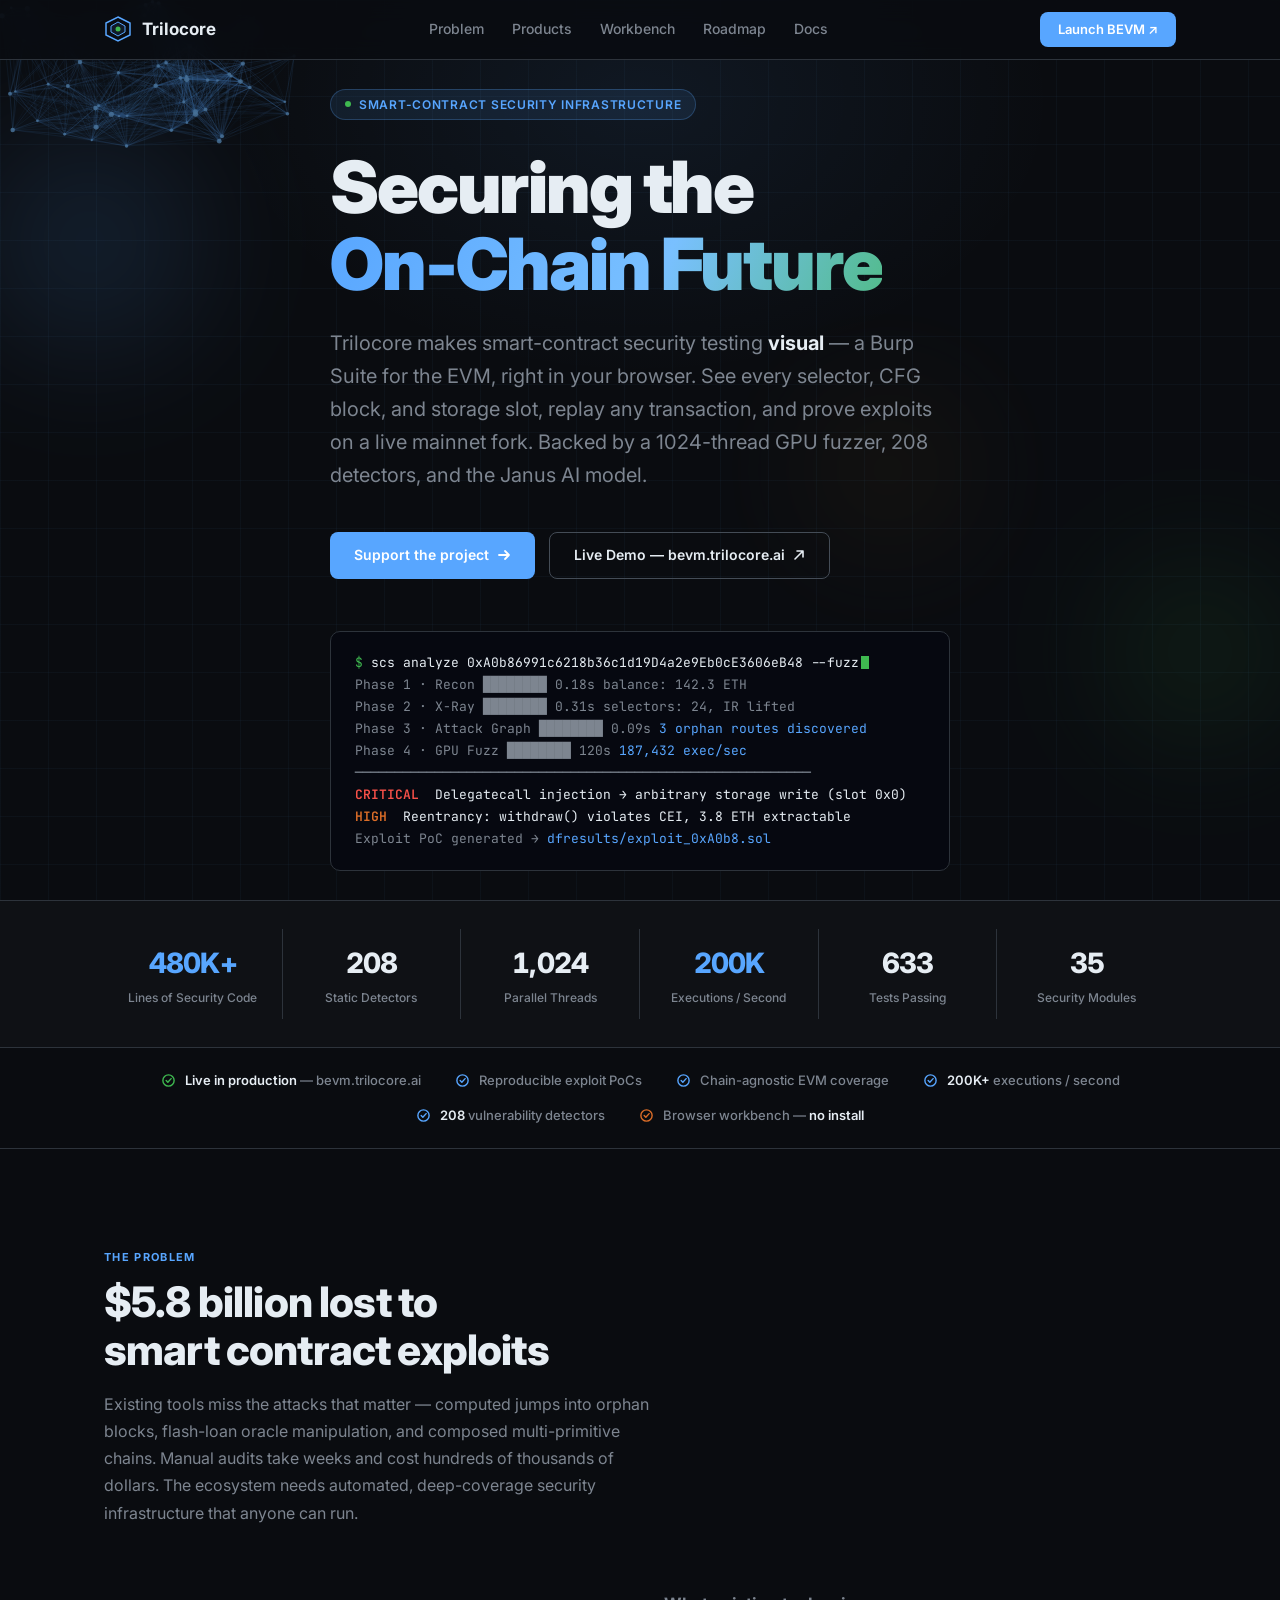
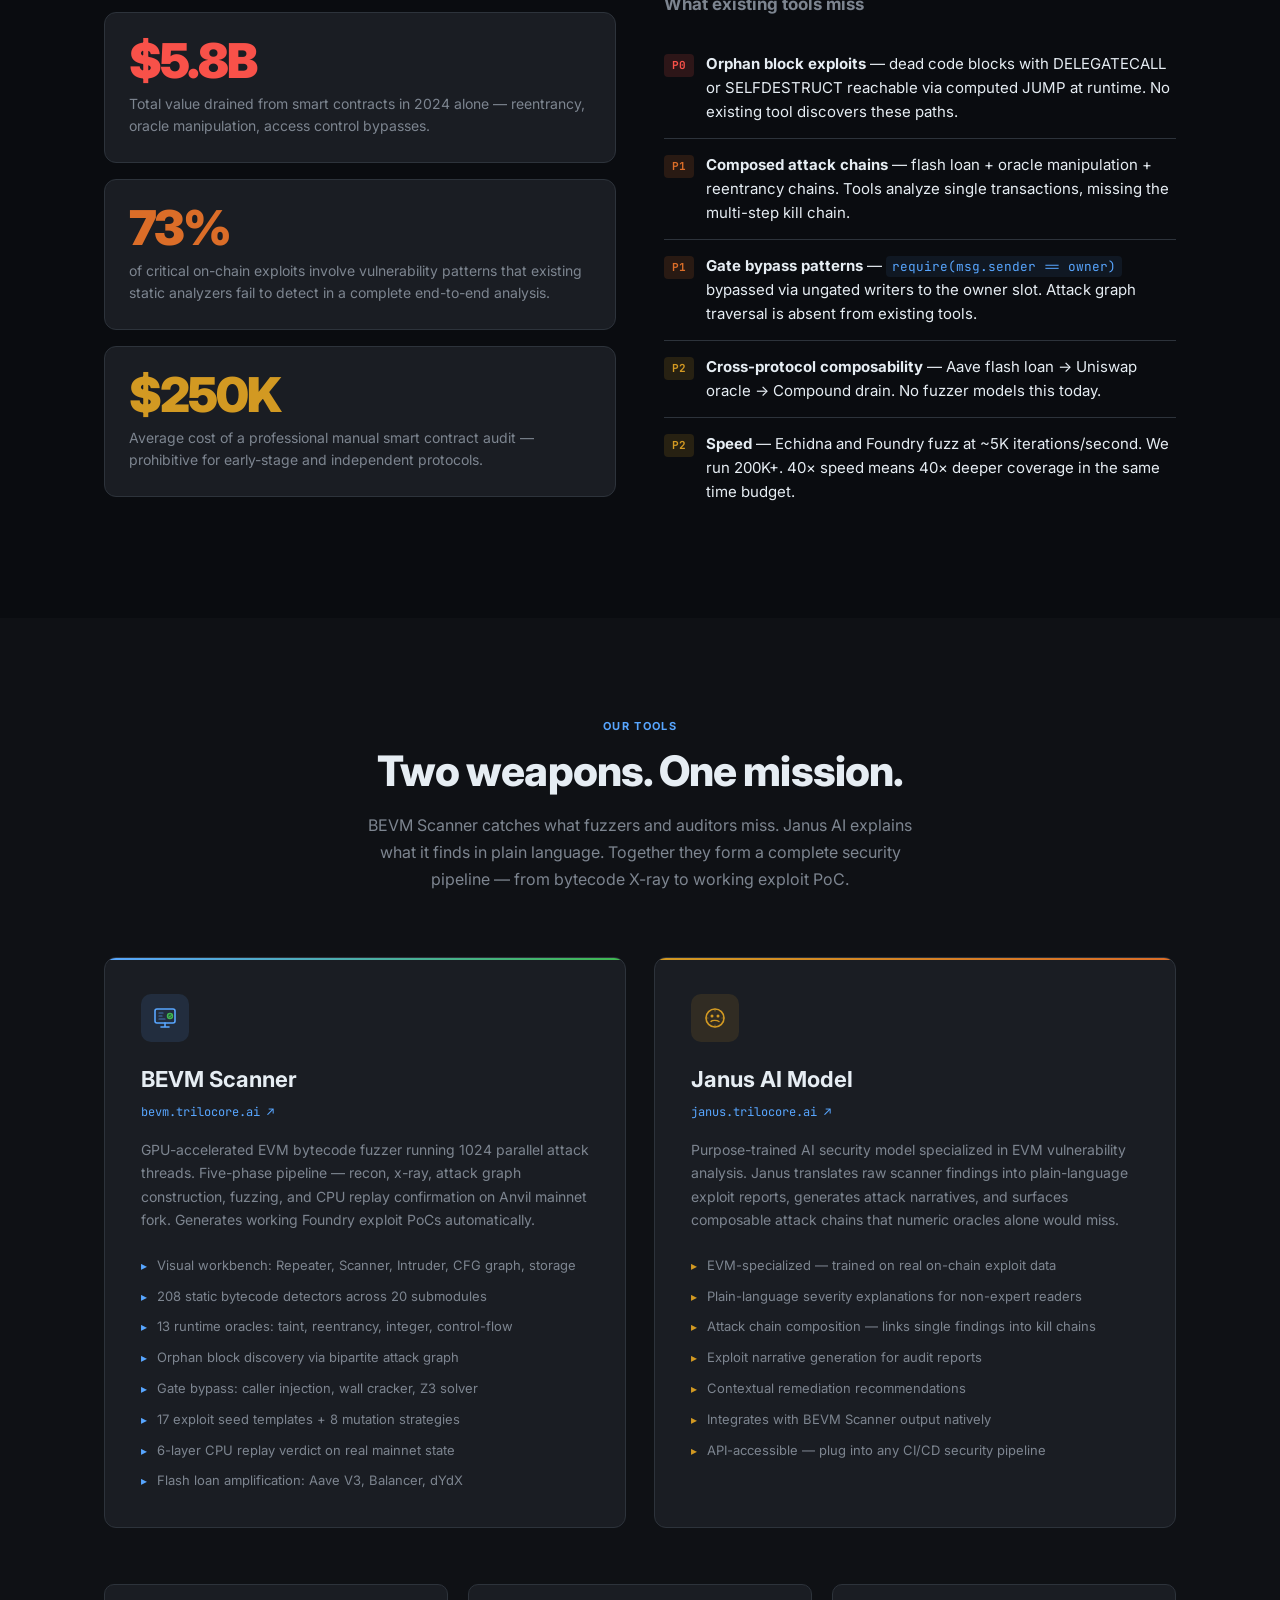
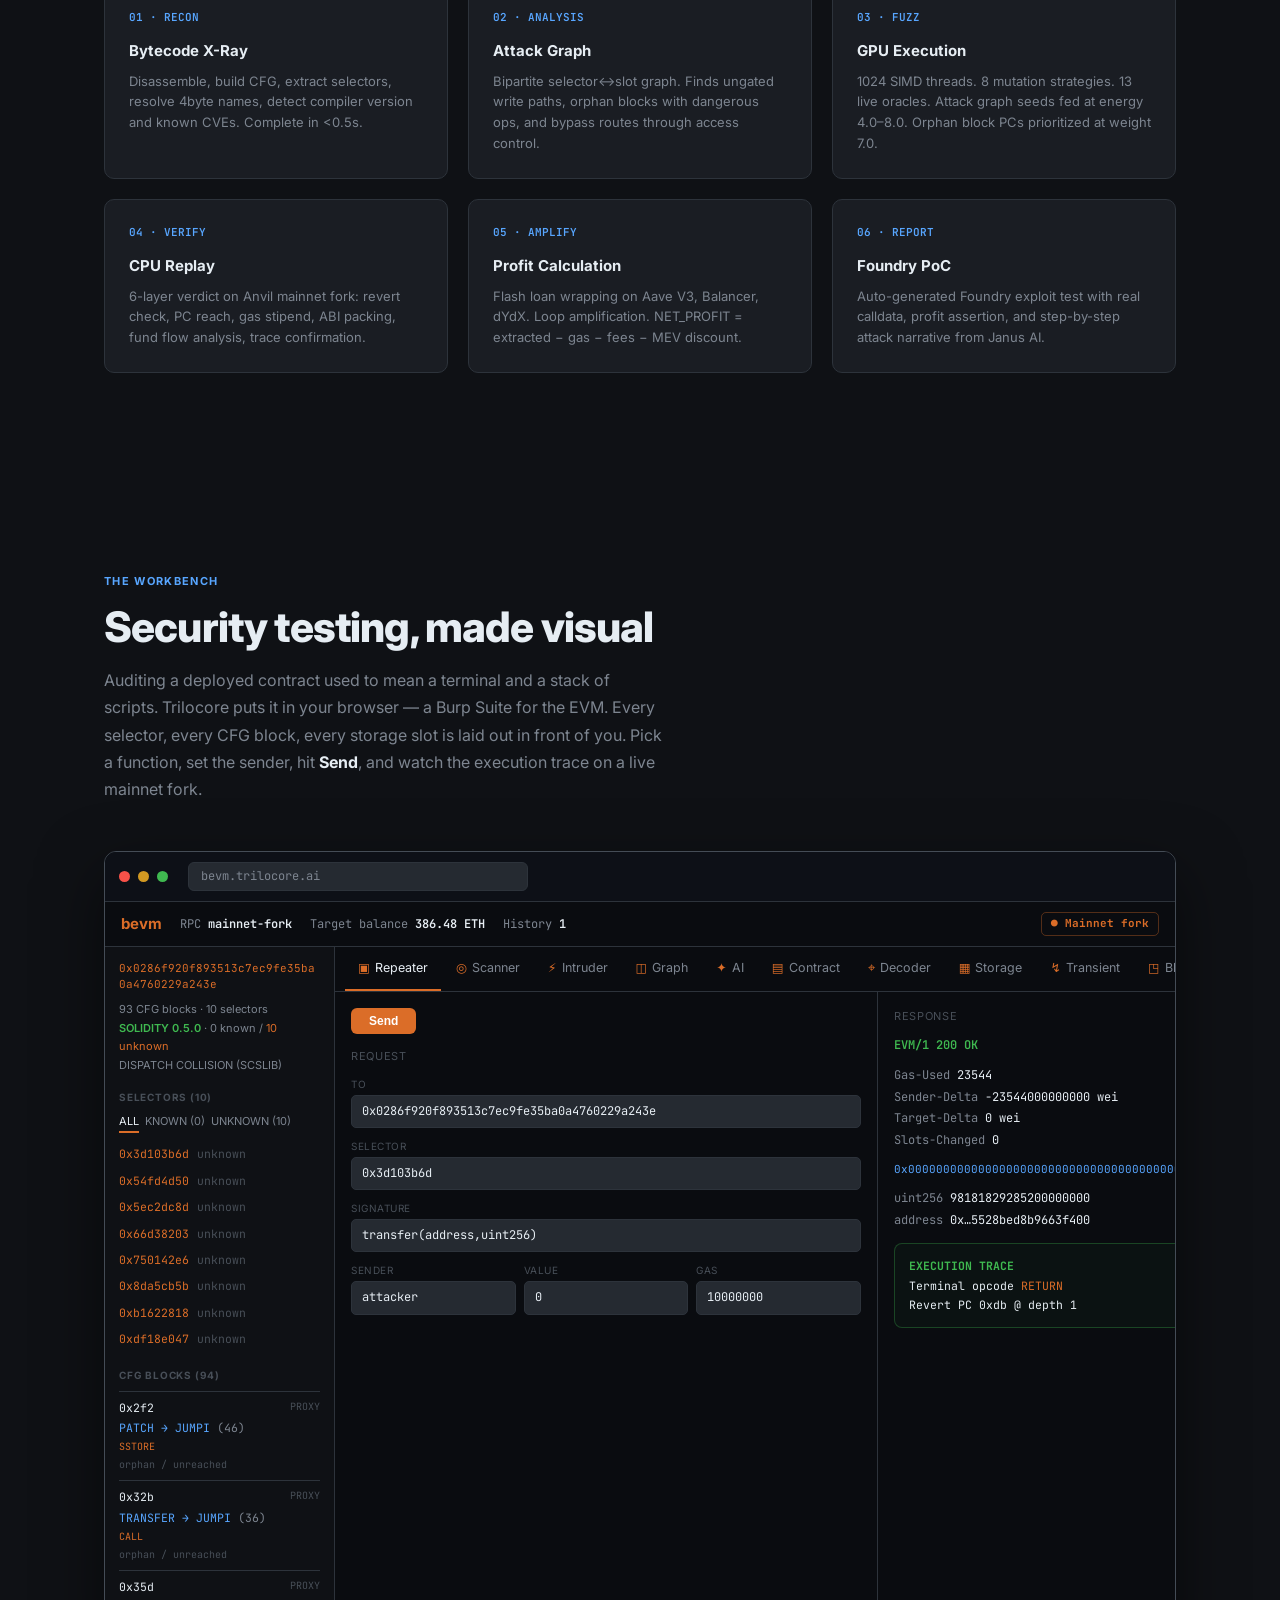
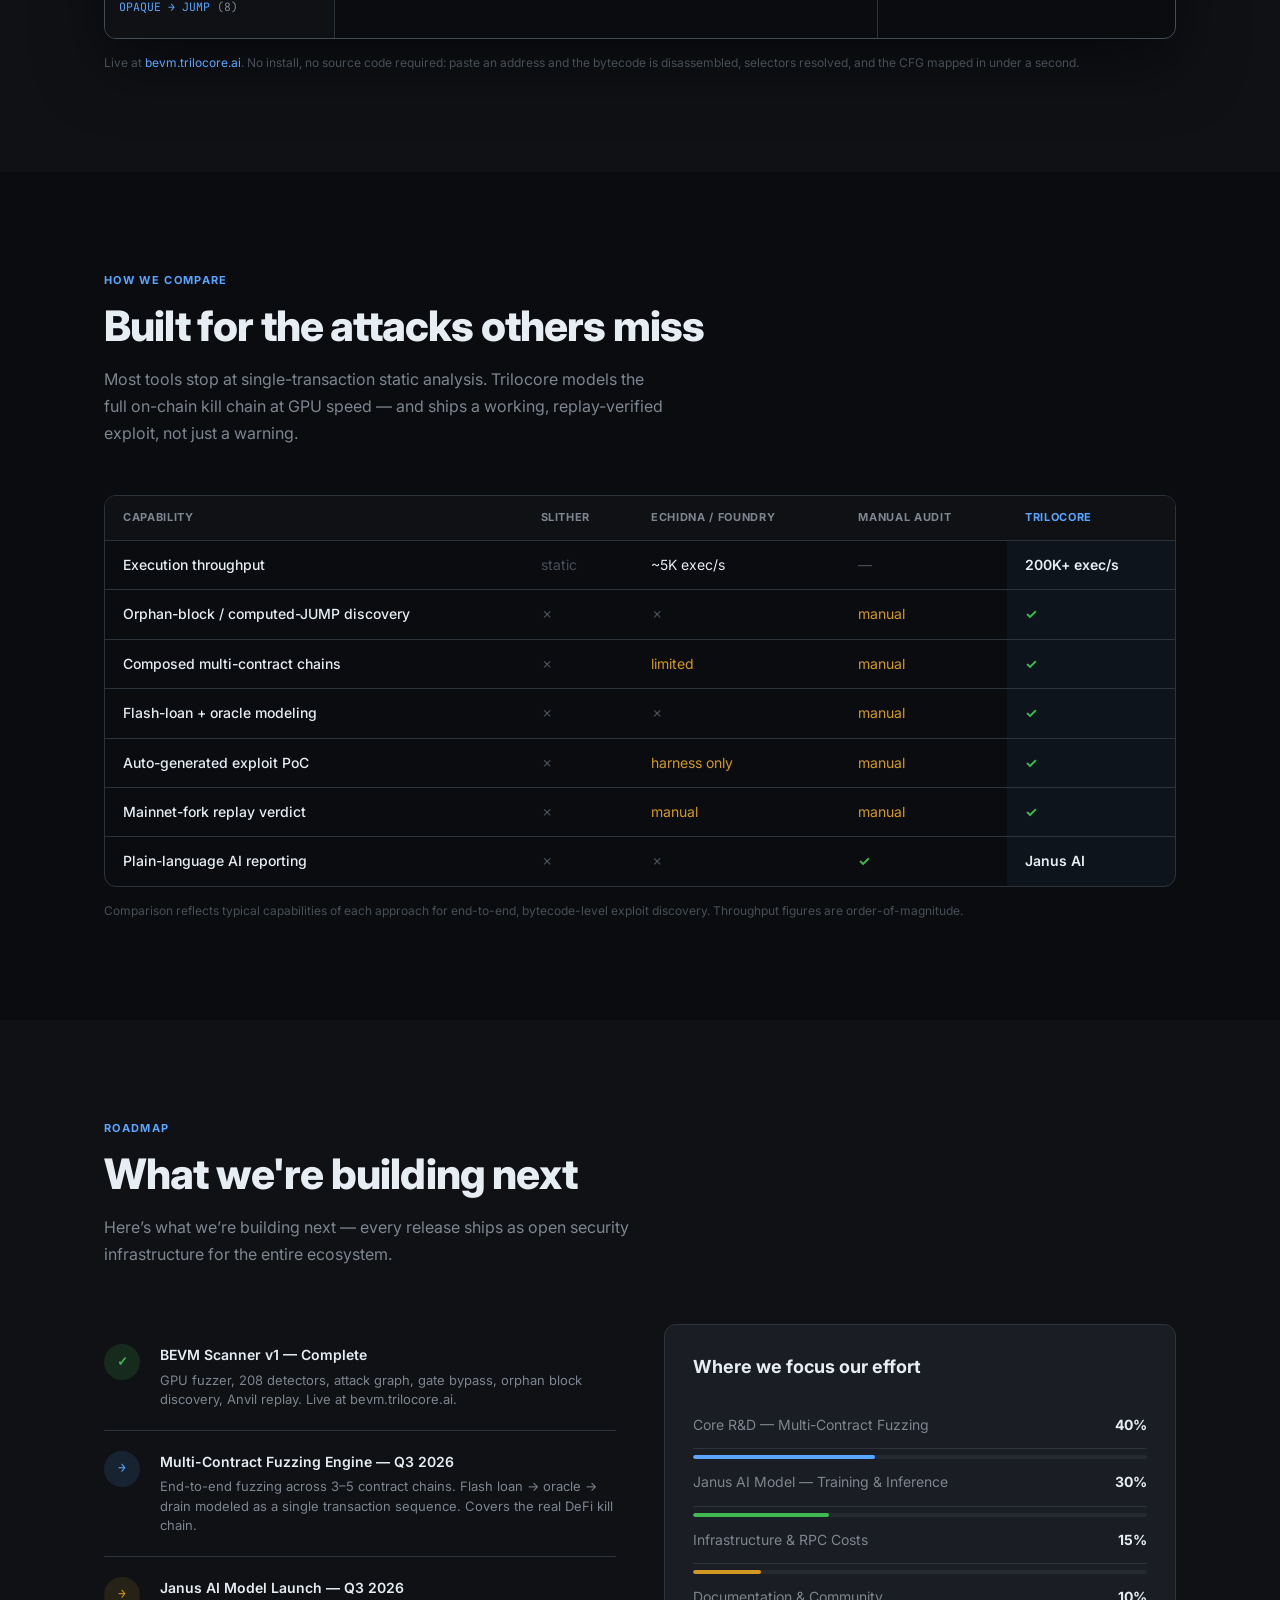
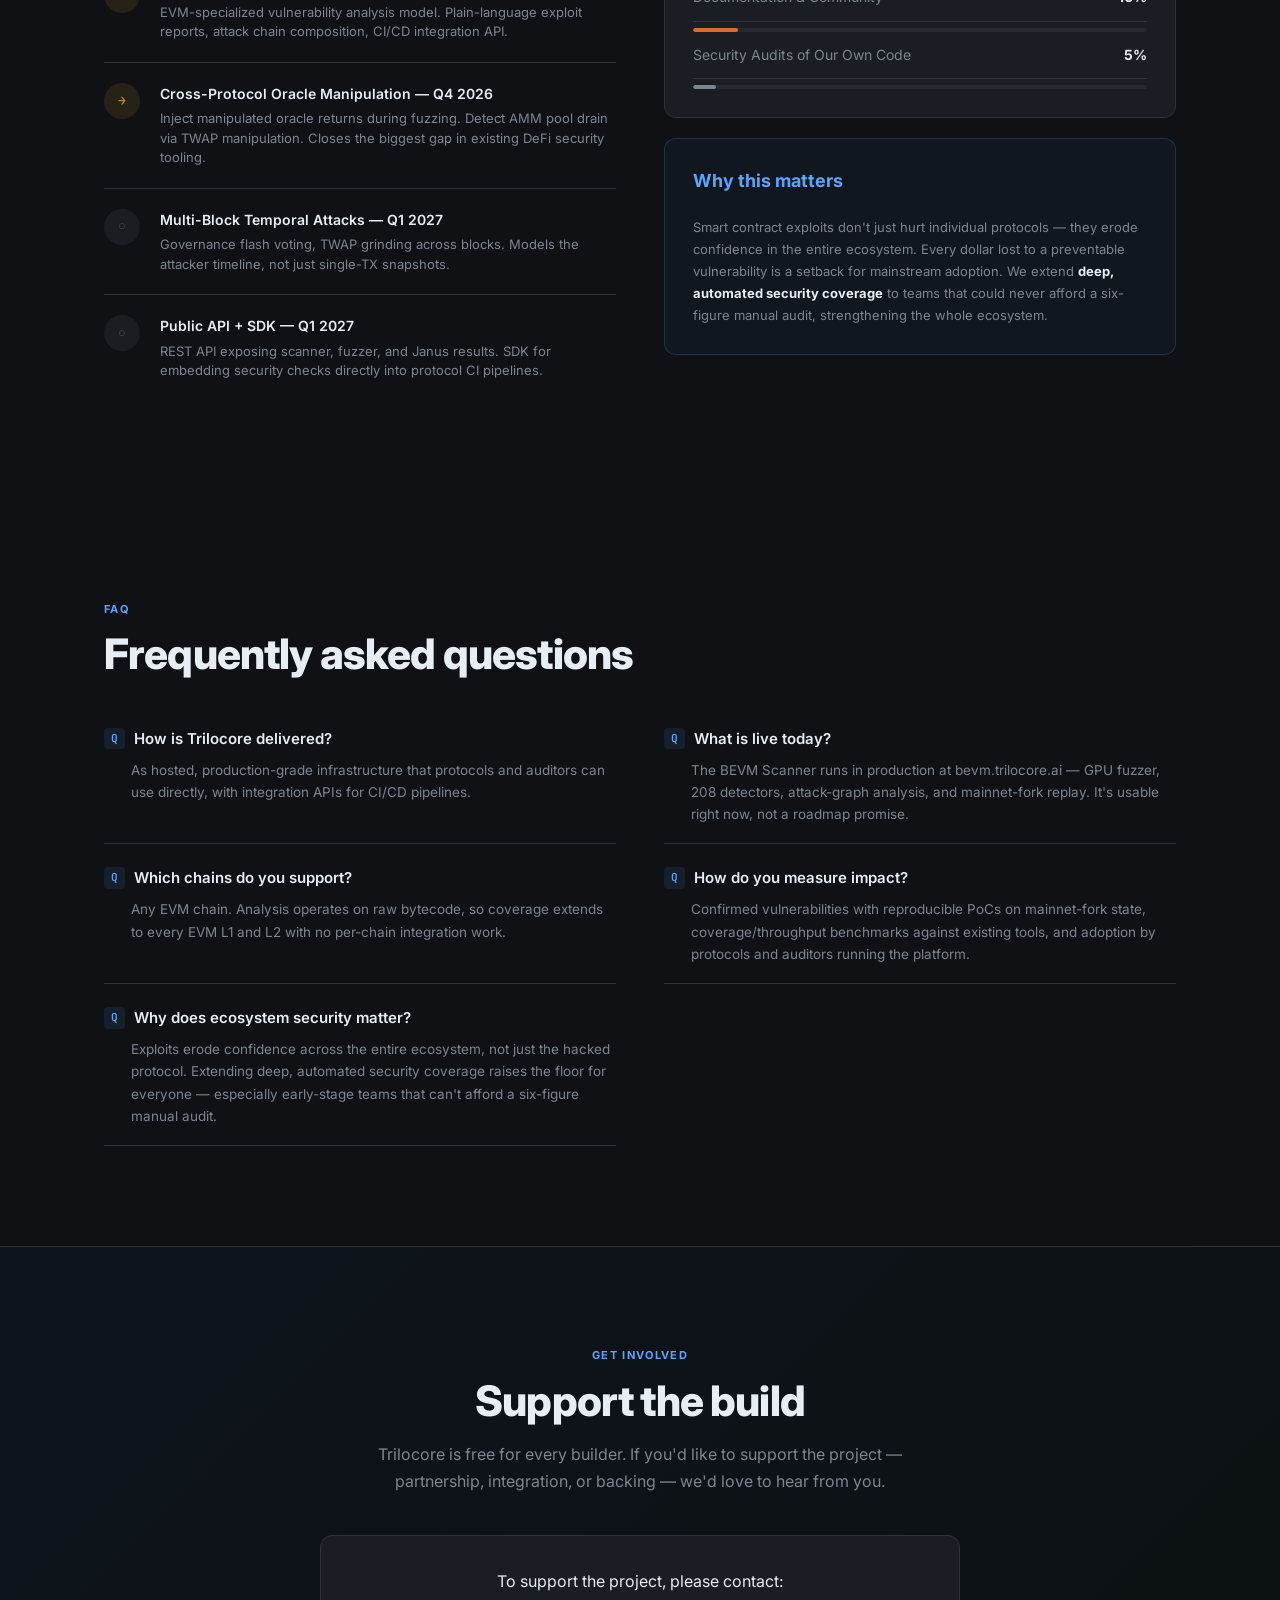
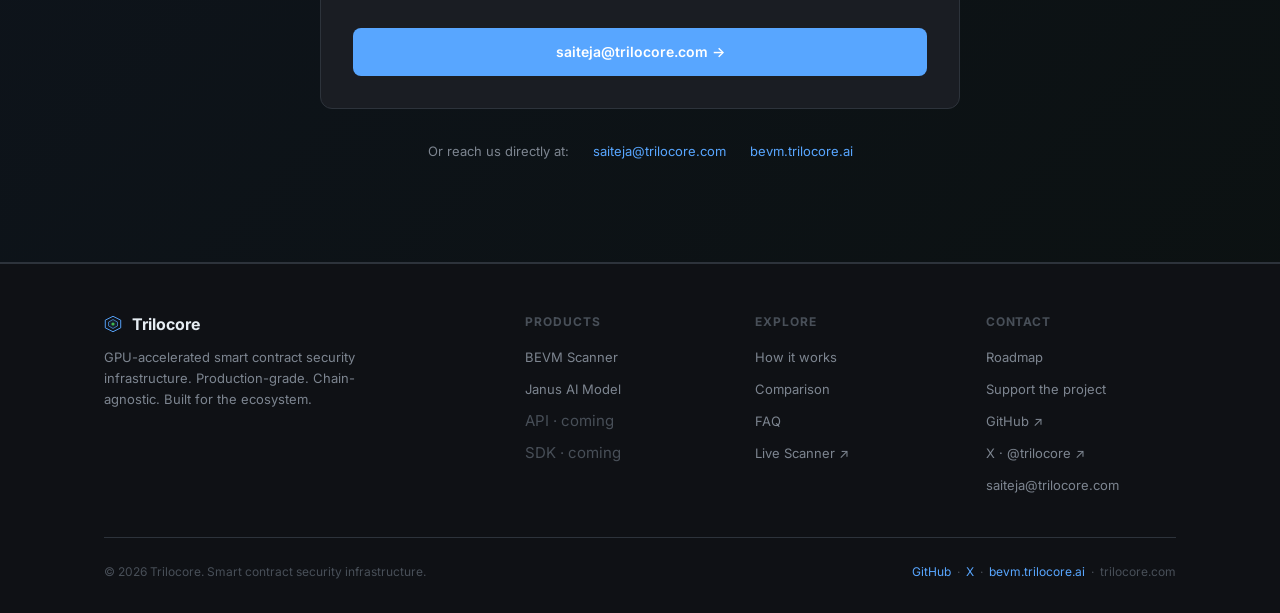
==== commit a83f43c7: "feat: add GitHub + X (@trilocore) links to footer and Organization schema" ====
--- a/index.html
+++ b/index.html
@@ -39,11 +39,10 @@
       {
         "@type": "Organization",
         "name": "Trilocore",
-        "legalName": "Kronotitans Ltd",
         "url": "https://trilocore.com",
         "email": "saiteja@trilocore.com",
         "description": "GPU-accelerated smart contract security infrastructure — EVM fuzzer, 208 vulnerability detectors, and the Janus AI analysis model for the on-chain ecosystem.",
-        "sameAs": ["https://bevm.trilocore.ai", "https://janus.trilocore.ai"]
+        "sameAs": ["https://bevm.trilocore.ai", "https://janus.trilocore.ai", "https://github.com/trilocore", "https://x.com/trilocore"]
       },
       {
         "@type": "SoftwareApplication",
@@ -1504,8 +1503,6 @@
         <div class="footer-tagline">
           GPU-accelerated smart contract security infrastructure.
           Production-grade. Chain-agnostic. Built for the ecosystem.
-          <br/><br/>Trilocore is a product of
-          <strong style="color:var(--text)">Kronotitans Ltd</strong>.
         </div>
       </div>
       <div>
@@ -1531,14 +1528,20 @@
         <ul class="footer-links">
           <li><a href="#roadmap">Roadmap</a></li>
           <li><a href="#support">Support the project</a></li>
+          <li><a href="https://github.com/trilocore" target="_blank" rel="noopener">GitHub ↗</a></li>
+          <li><a href="https://x.com/trilocore" target="_blank" rel="noopener">X · @trilocore ↗</a></li>
           <li><a href="mailto:saiteja@trilocore.com">saiteja@trilocore.com</a></li>
         </ul>
       </div>
     </div>
 
     <div class="footer-bottom">
-      <span>© 2026 Kronotitans Ltd · Trilocore is a product of Kronotitans Ltd.</span>
+      <span>© 2026 Trilocore. Smart contract security infrastructure.</span>
       <span>
+        <a href="https://github.com/trilocore" target="_blank" rel="noopener">GitHub</a>
+        &nbsp;·&nbsp;
+        <a href="https://x.com/trilocore" target="_blank" rel="noopener">X</a>
+        &nbsp;·&nbsp;
         <a href="https://bevm.trilocore.ai/" target="_blank" rel="noopener">bevm.trilocore.ai</a>
         &nbsp;·&nbsp;
         trilocore.com
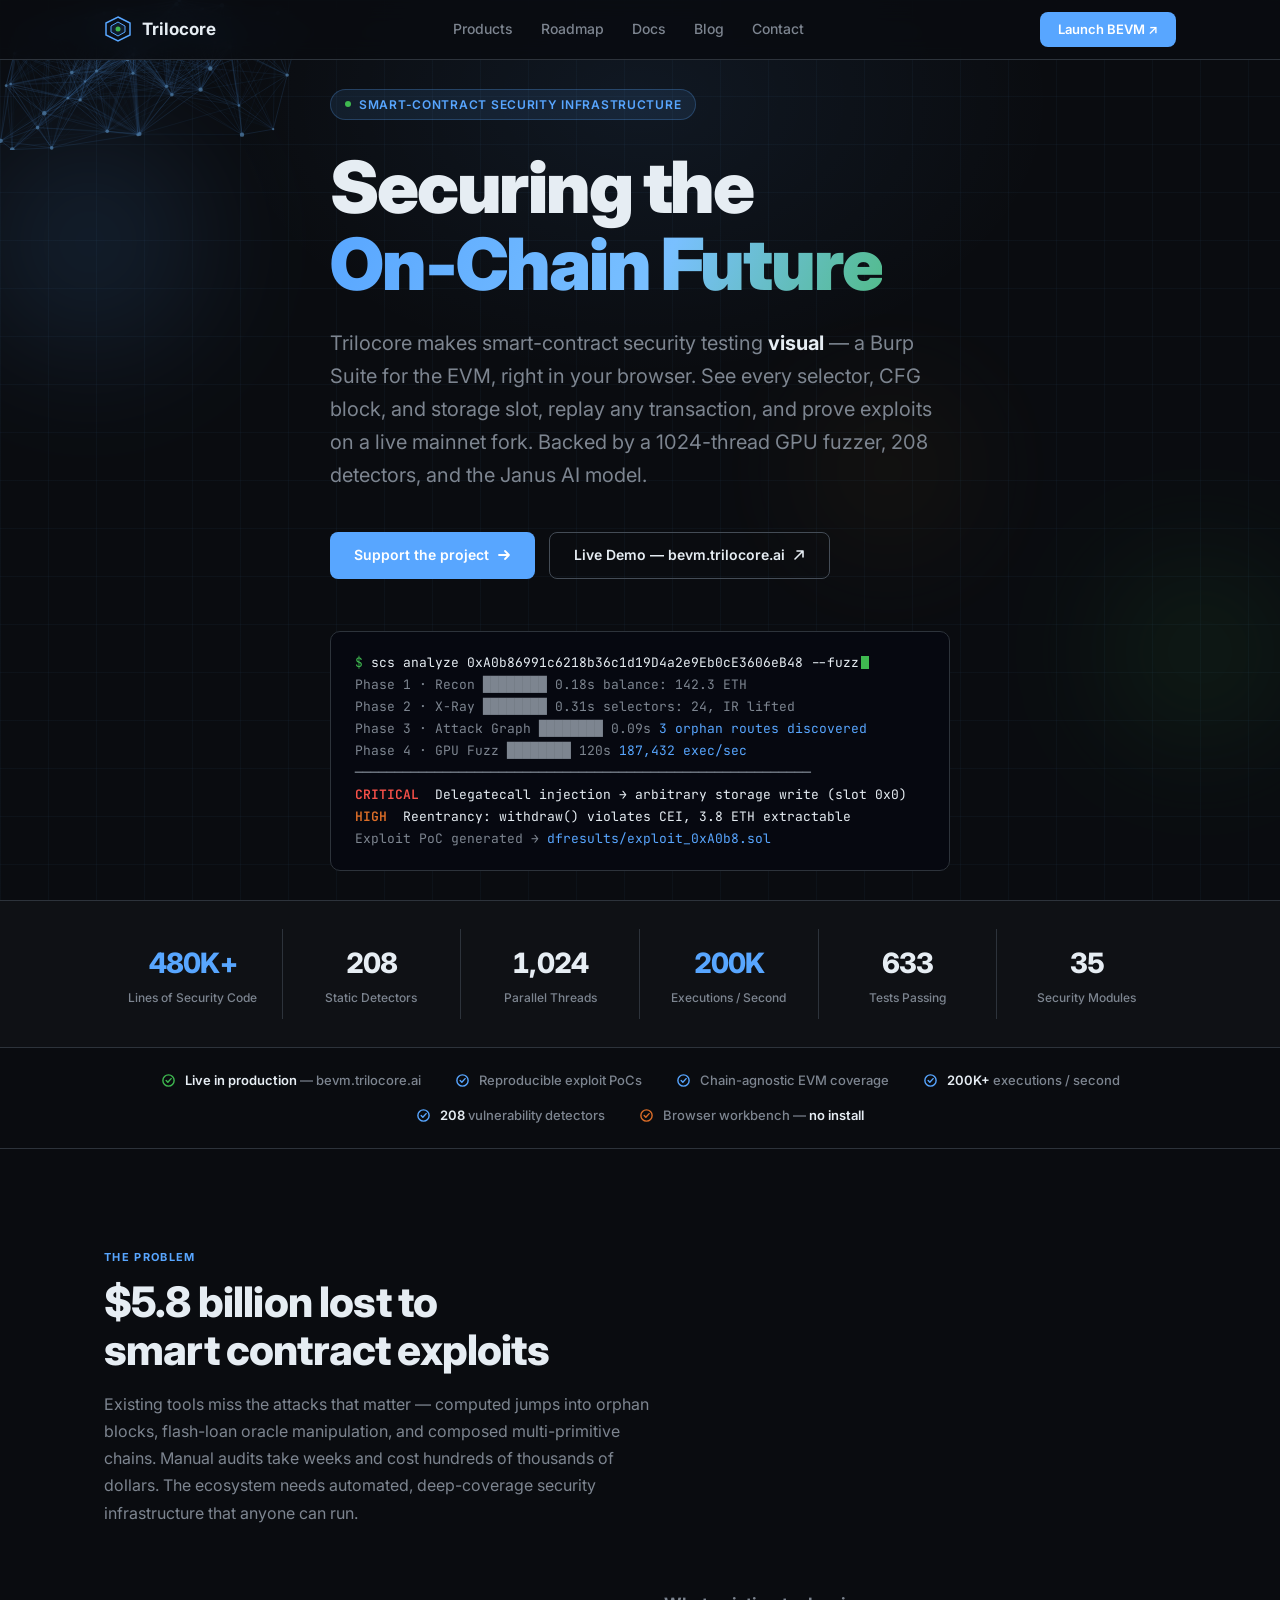
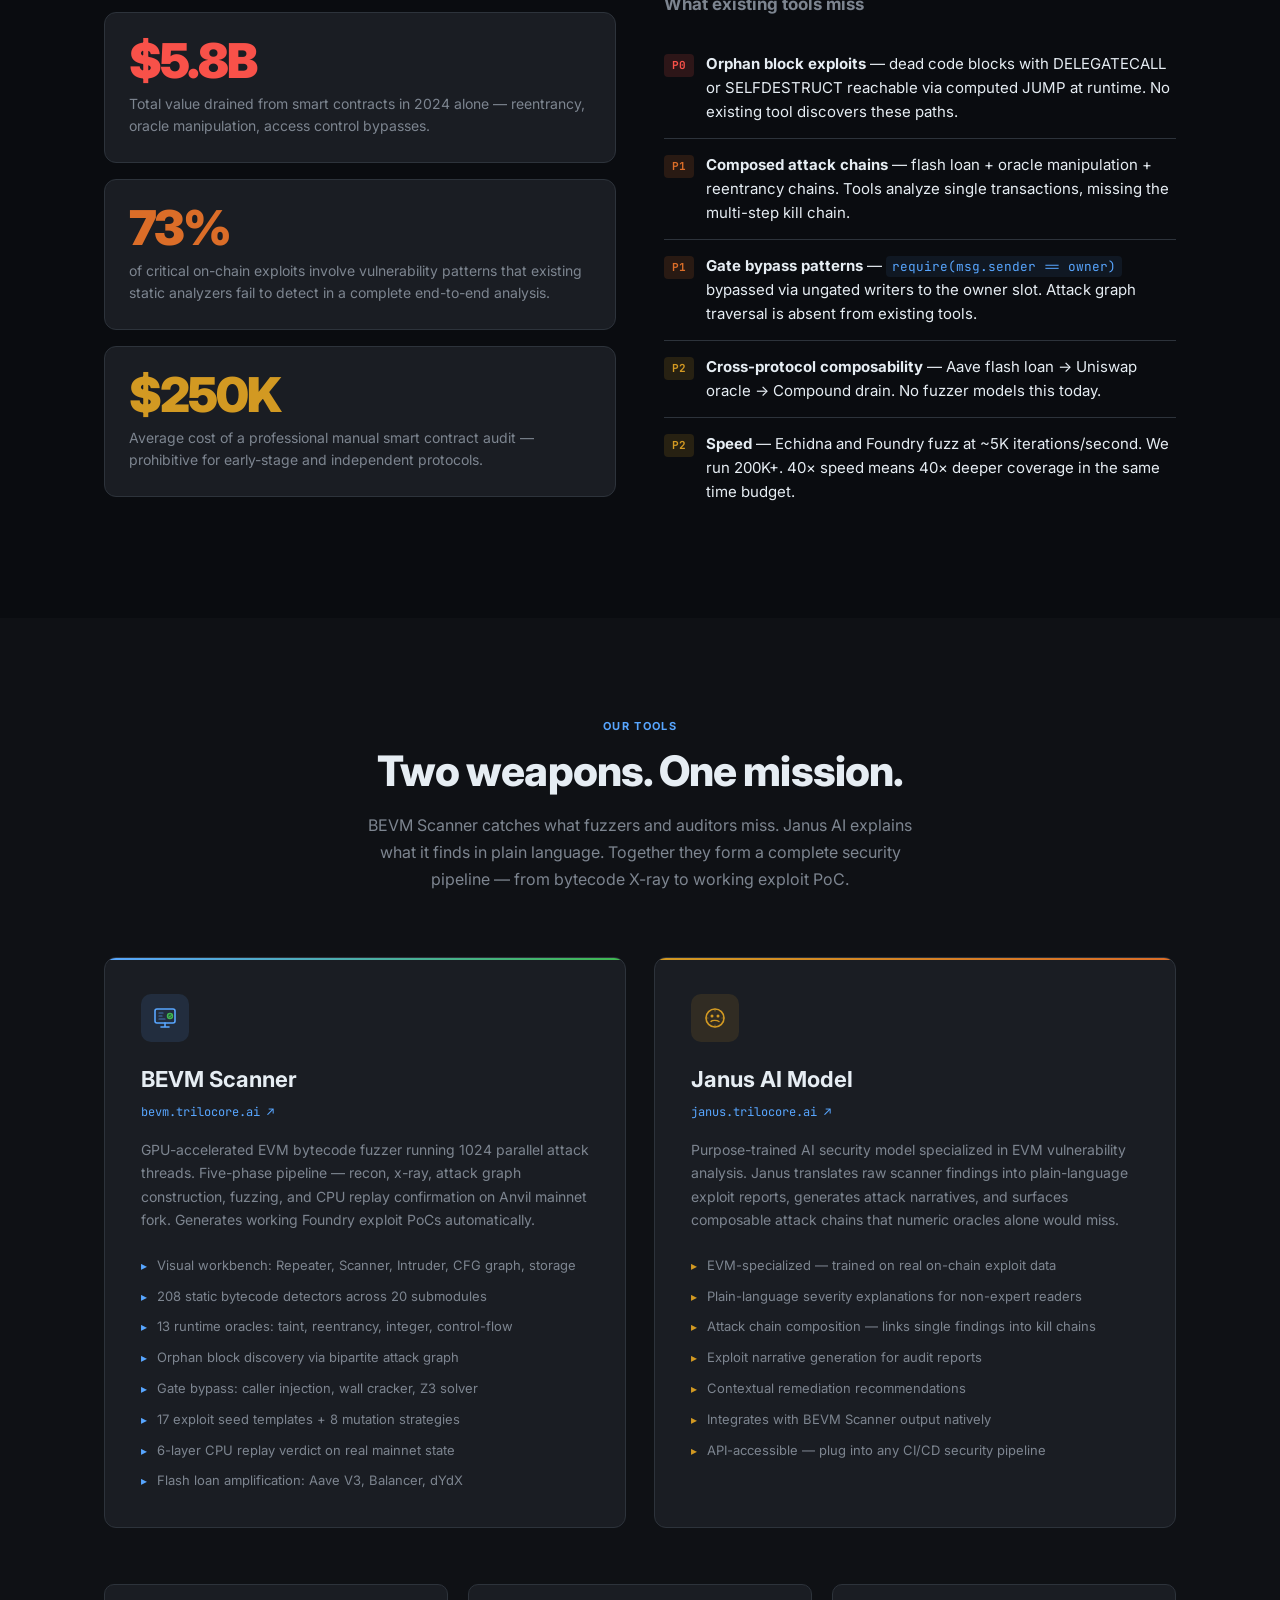
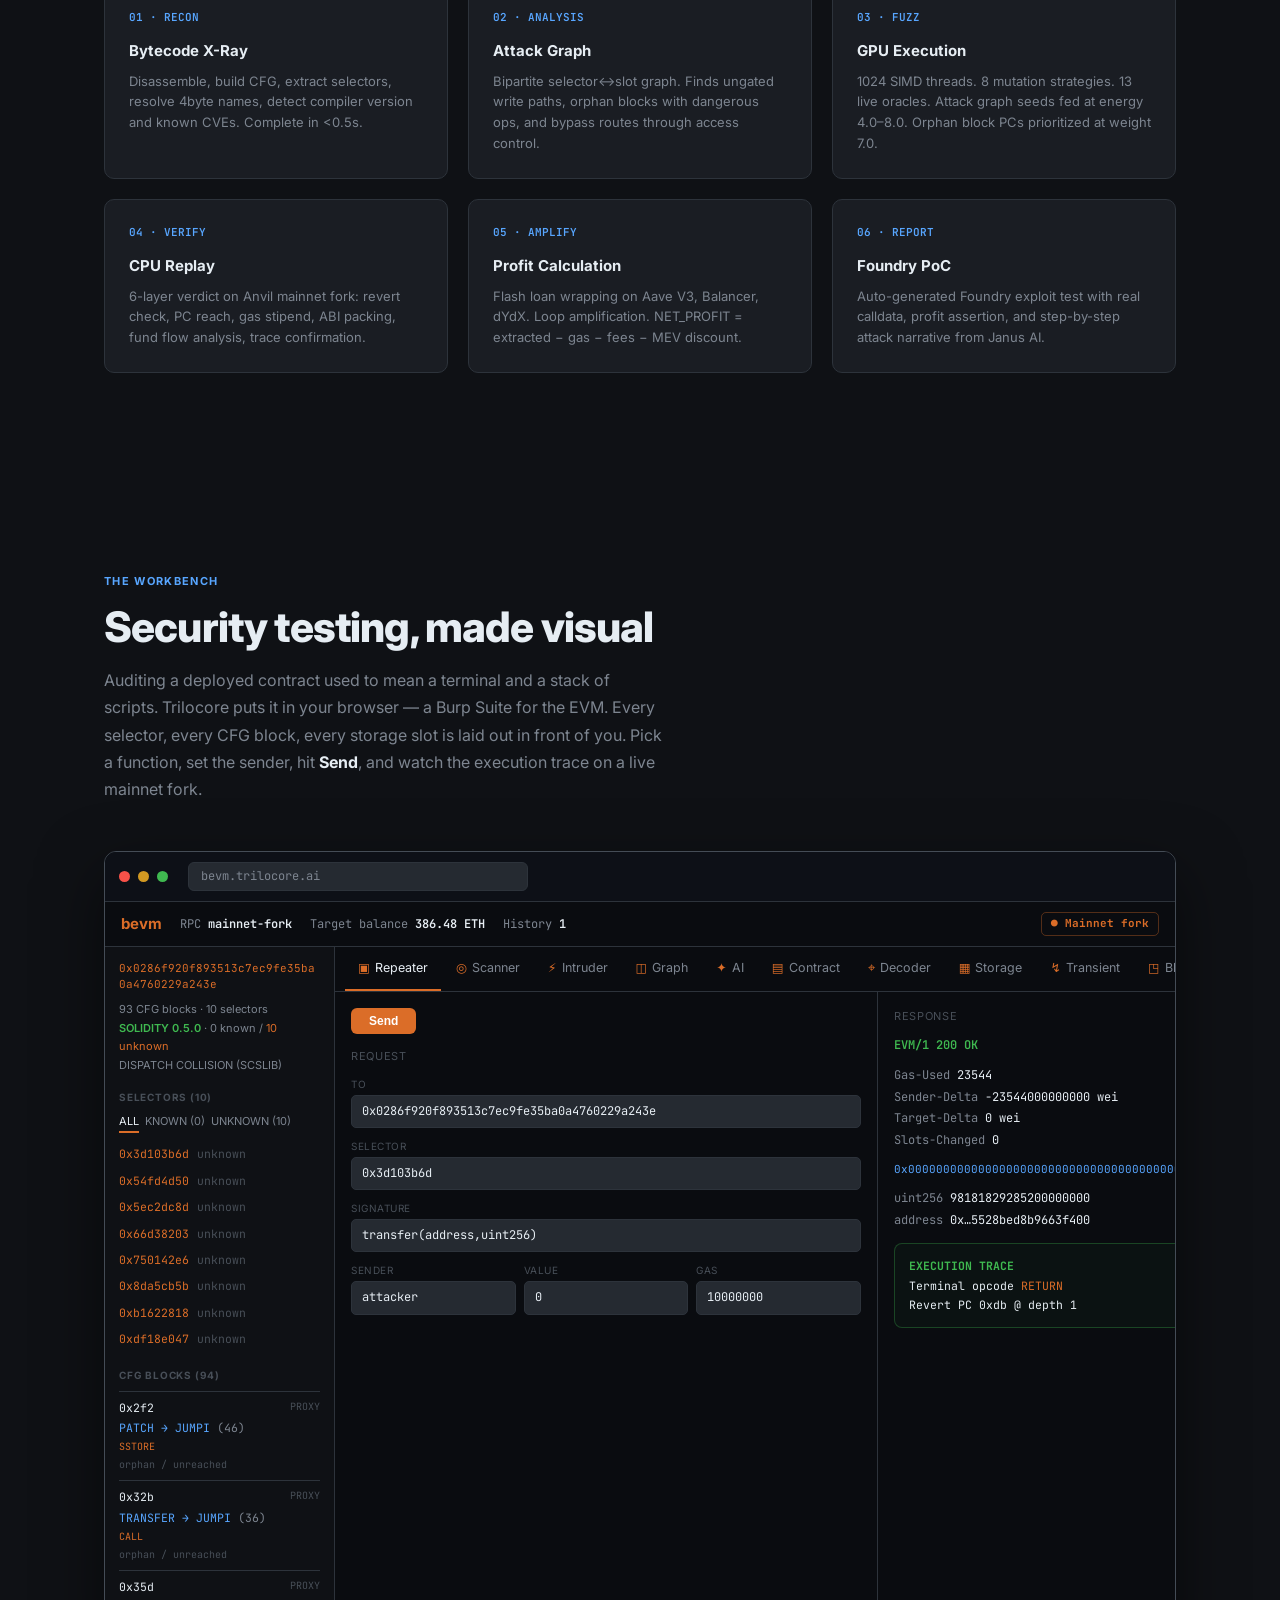
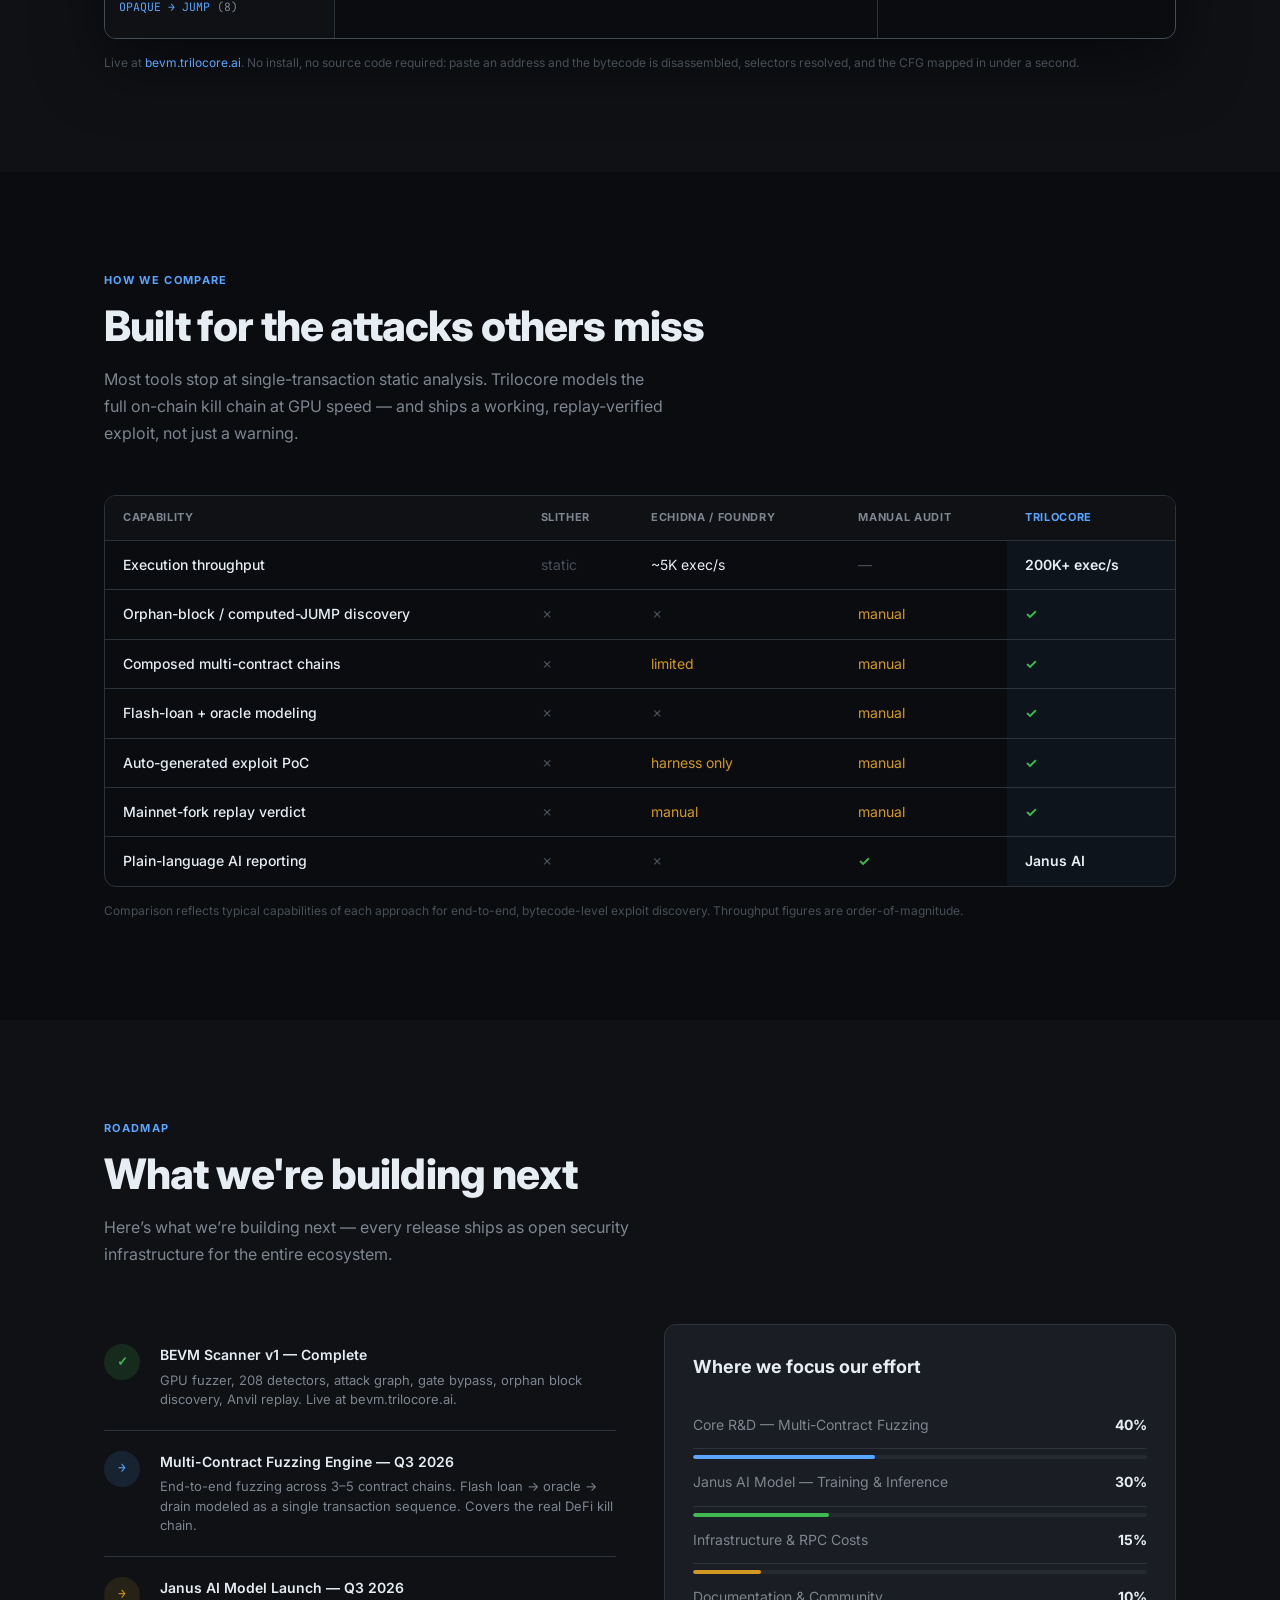
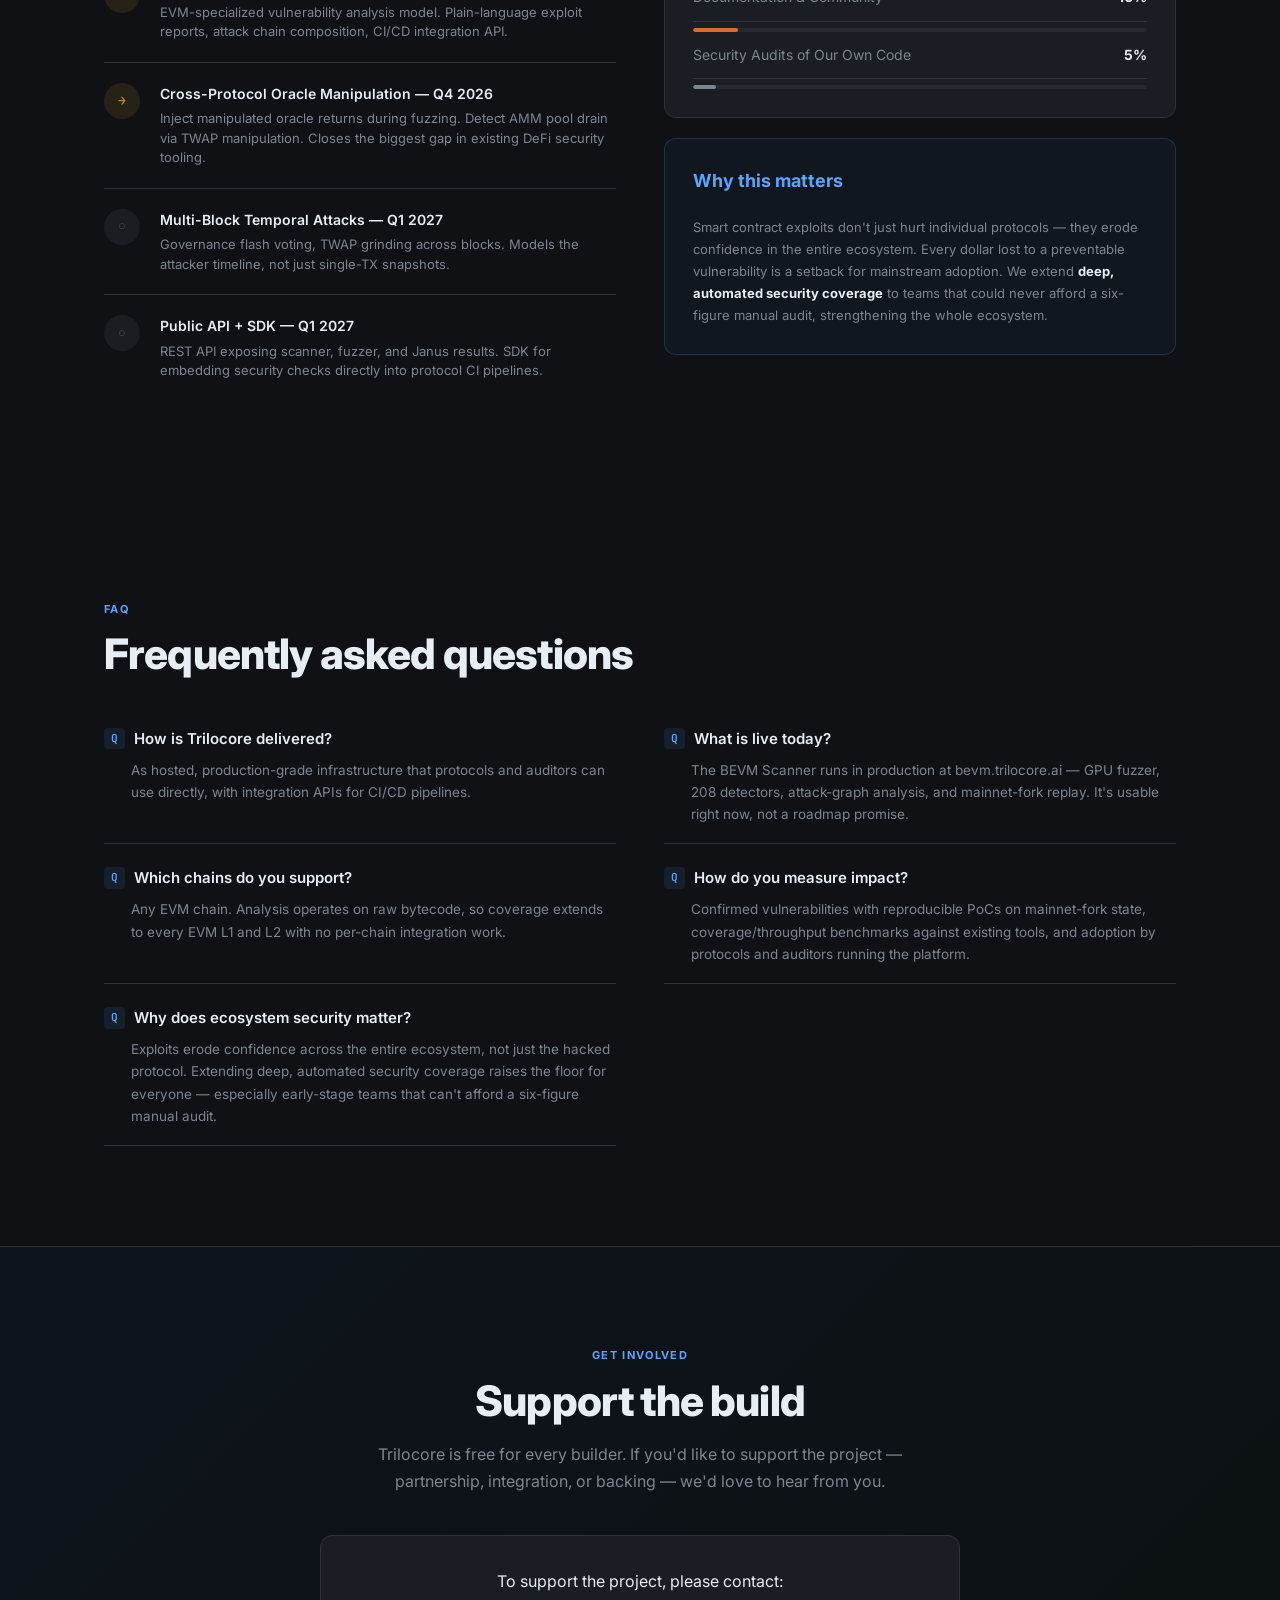
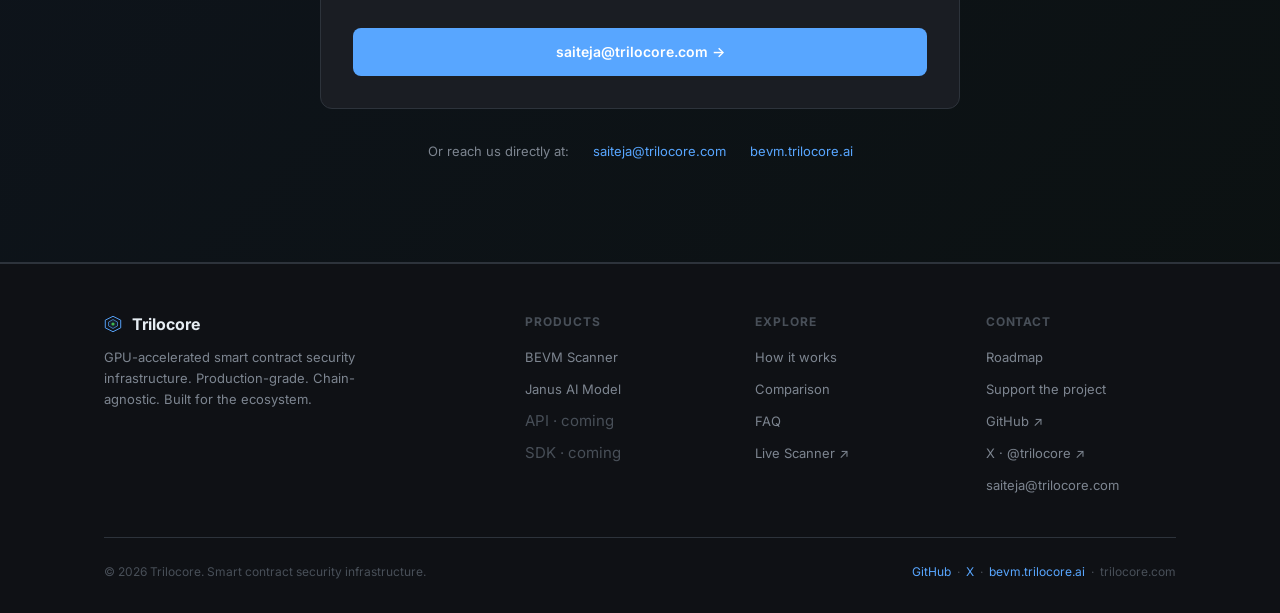
==== commit a27c2d3b: "feat: streamline header nav to Products, Roadmap, Docs, Blog, Contact" ====
--- a/index.html
+++ b/index.html
@@ -819,11 +819,11 @@
       Trilocore
     </div>
     <ul class="nav-links">
-      <li><a href="#problem">Problem</a></li>
       <li><a href="#products">Products</a></li>
-      <li><a href="#workbench">Workbench</a></li>
       <li><a href="#roadmap">Roadmap</a></li>
       <li><a href="https://doc.trilocore.com" target="_blank" rel="noopener">Docs</a></li>
+      <li><a href="https://blog.trilocore.com" target="_blank" rel="noopener">Blog</a></li>
+      <li><a href="#support">Contact</a></li>
     </ul>
     <a href="https://bevm.trilocore.ai/" target="_blank" rel="noopener" class="nav-cta">Launch BEVM ↗</a>
   </div>
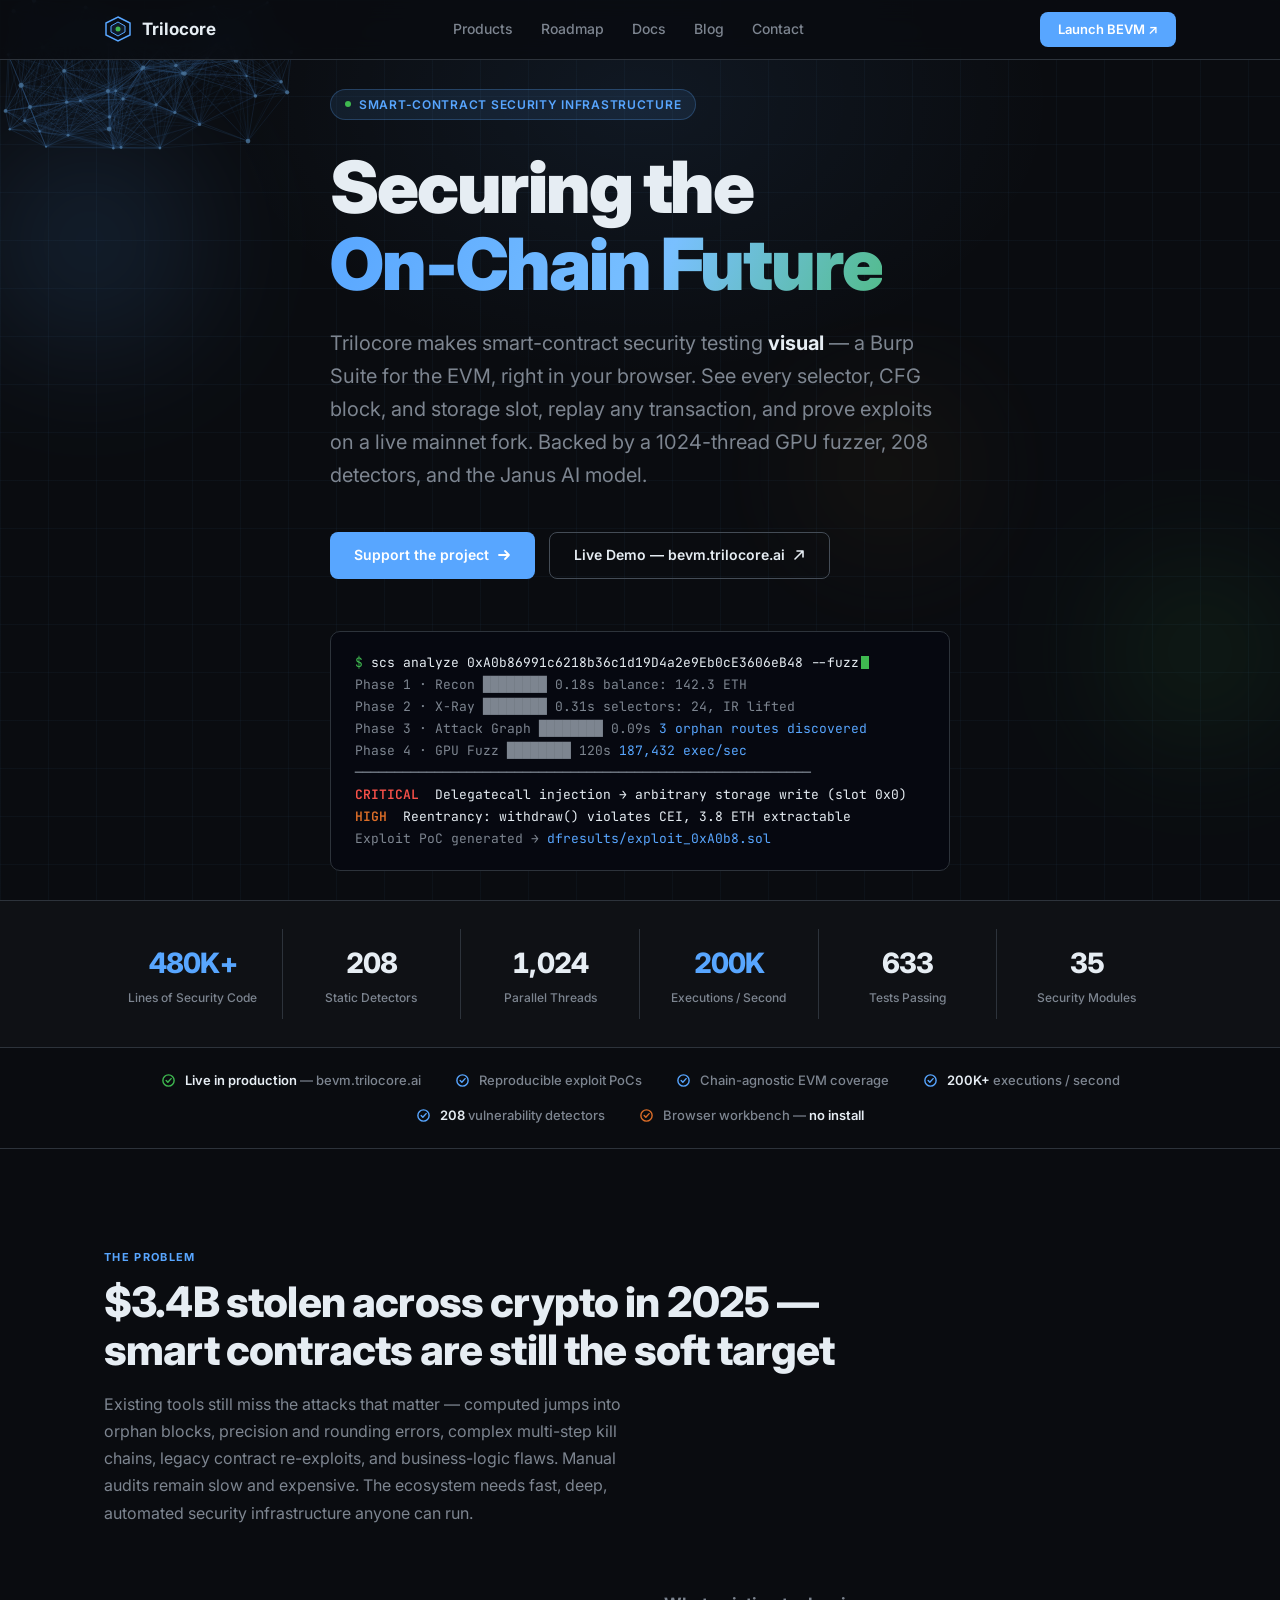
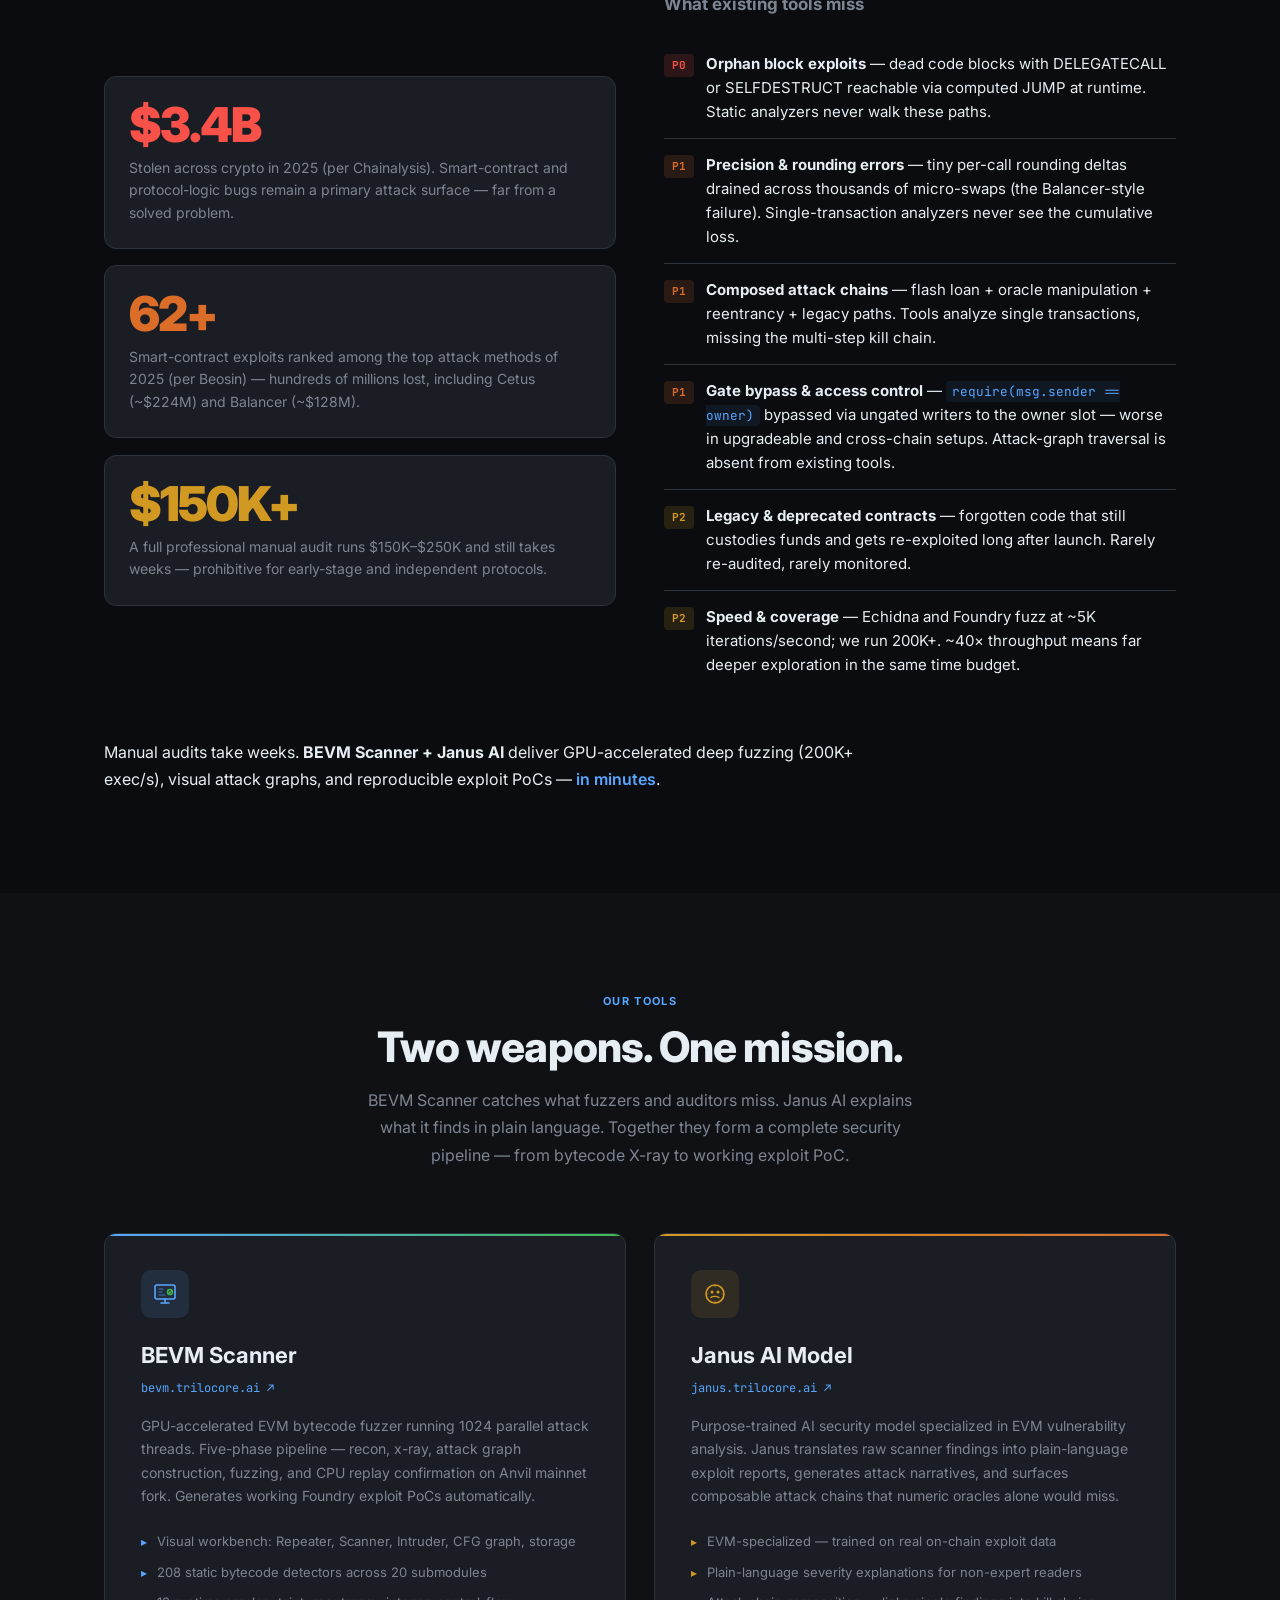
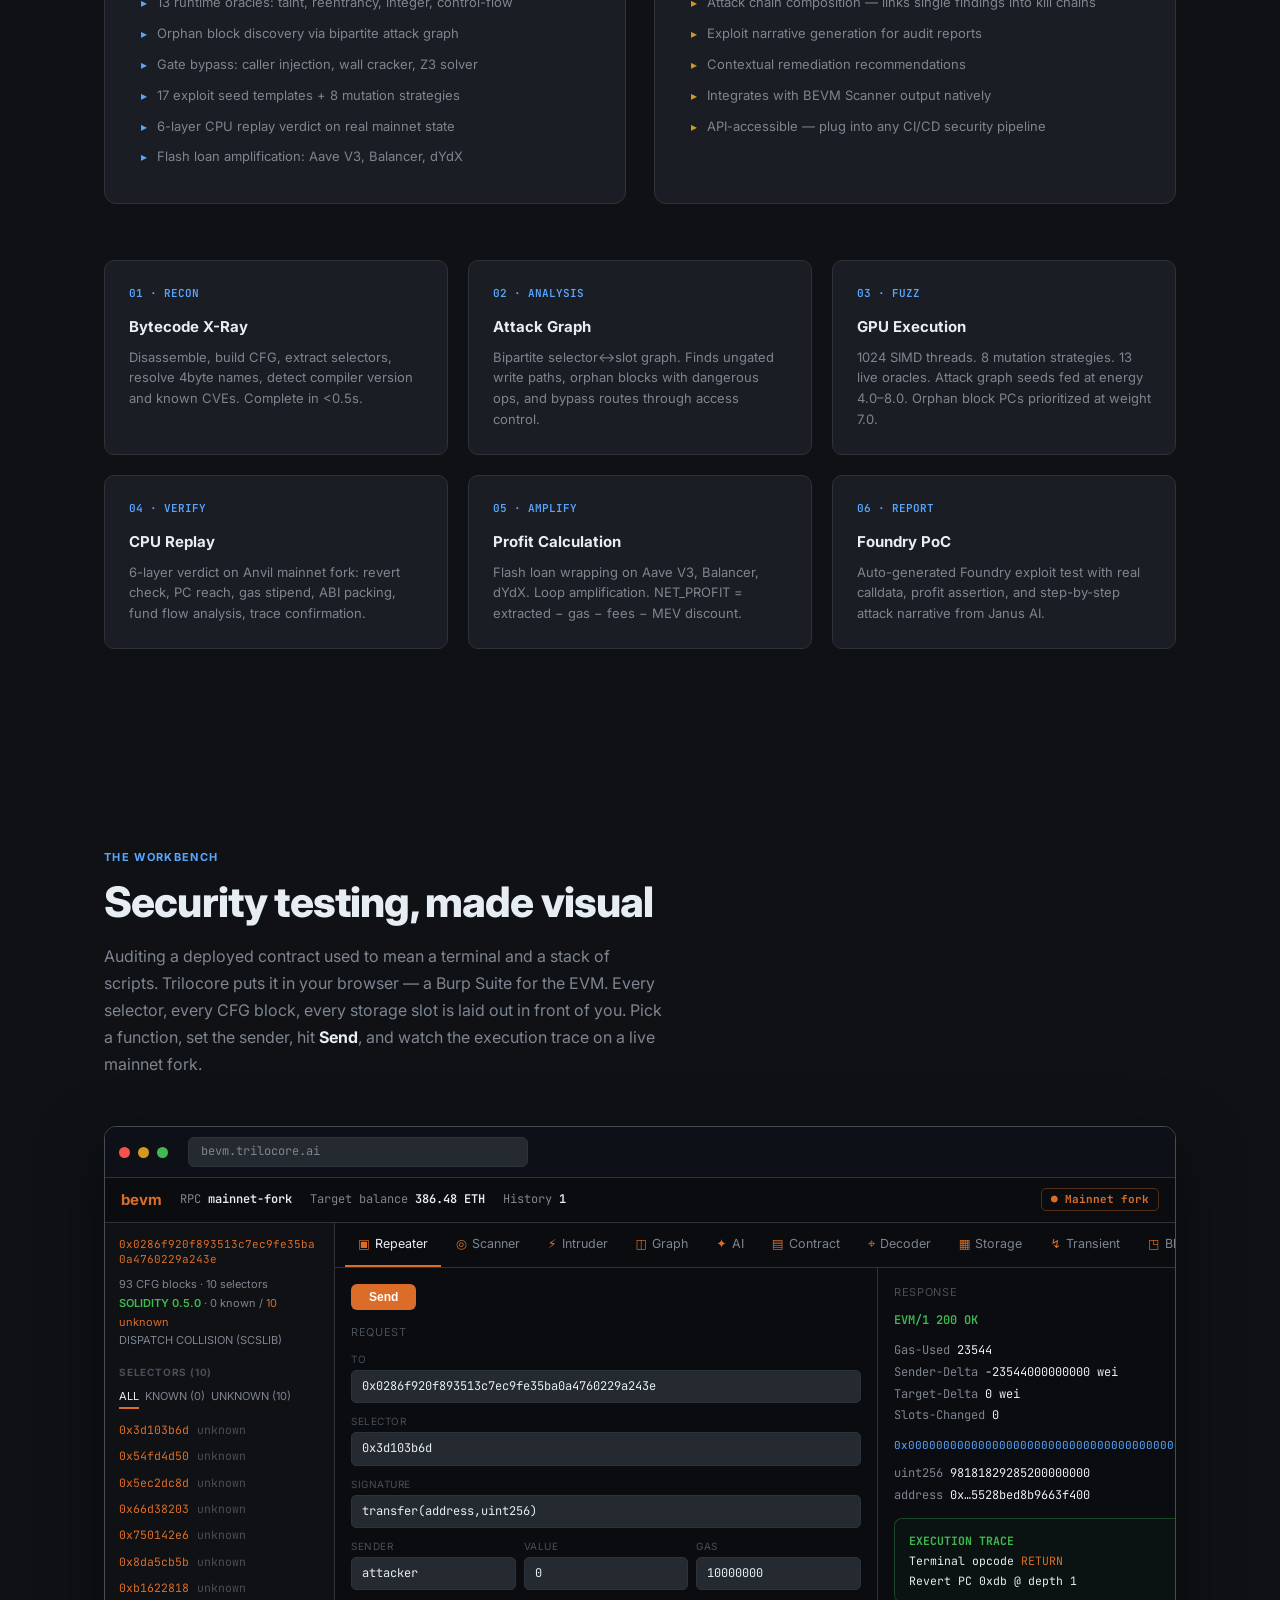
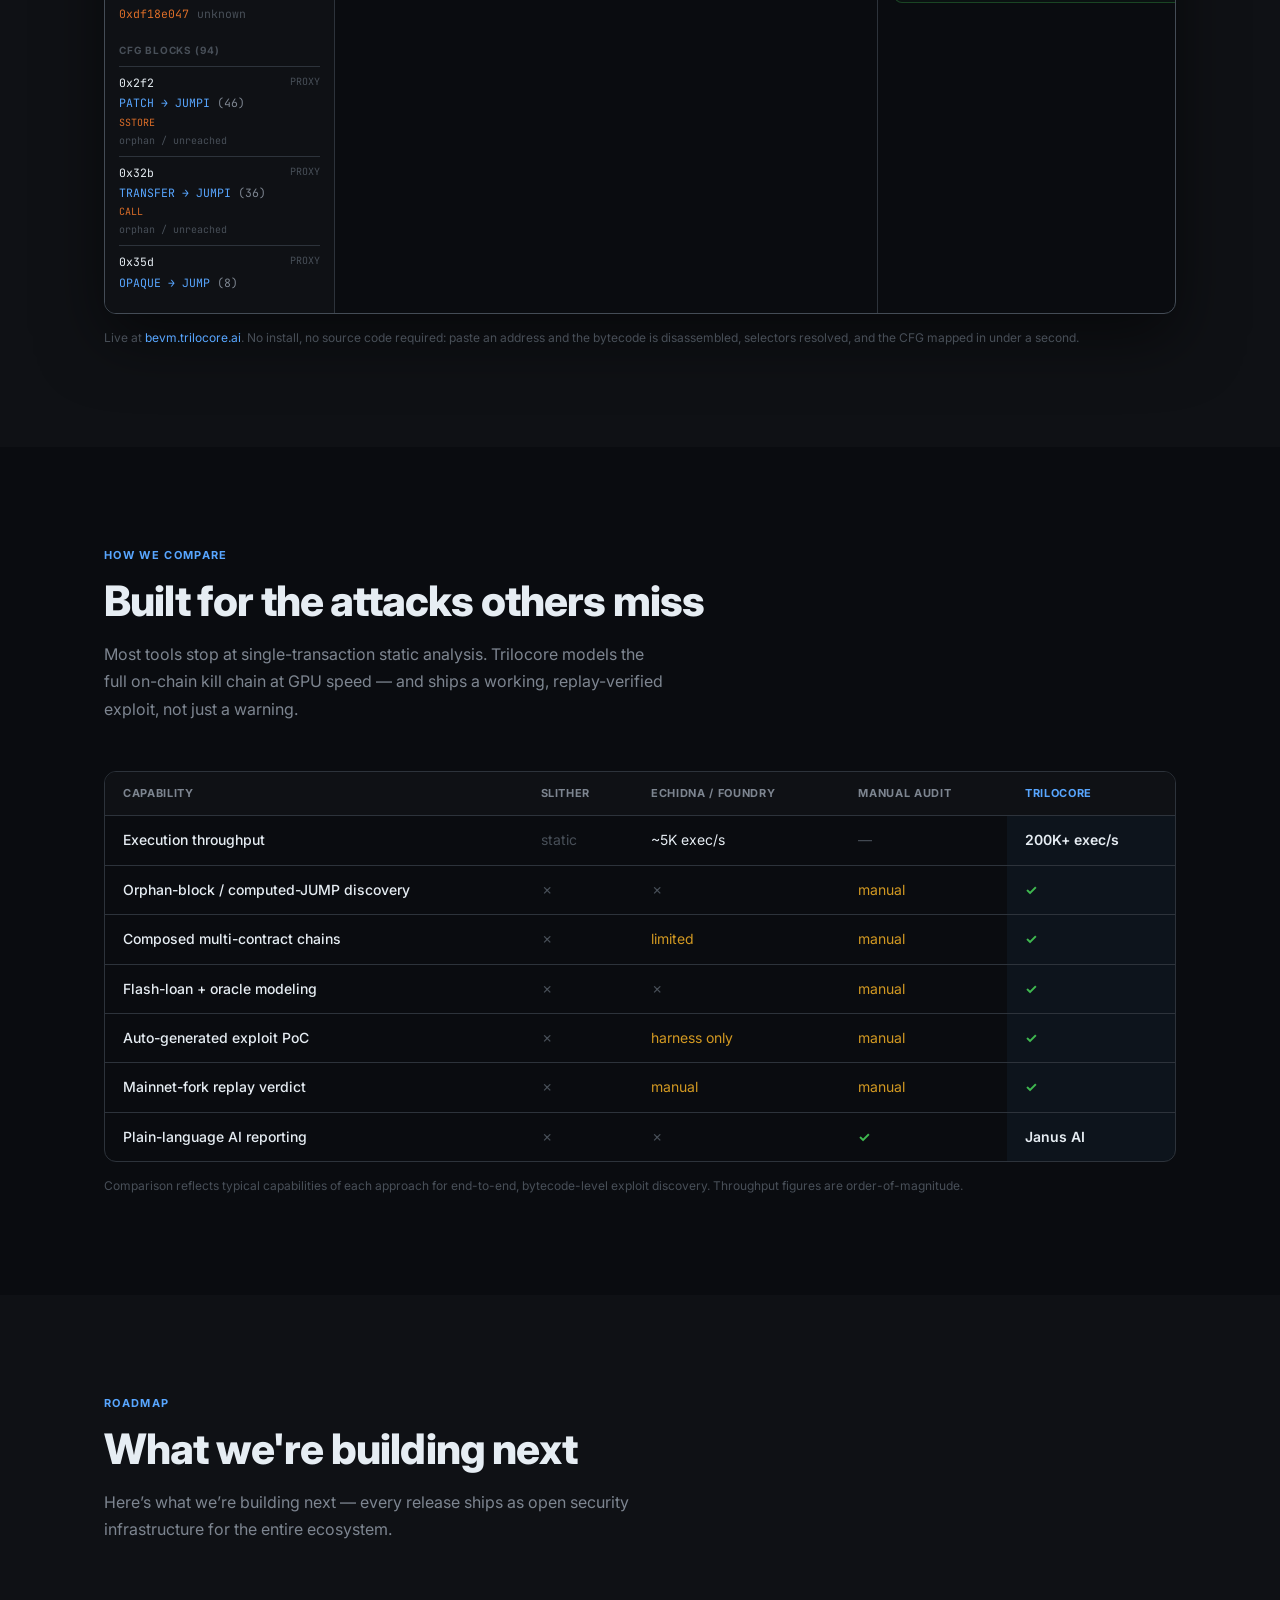
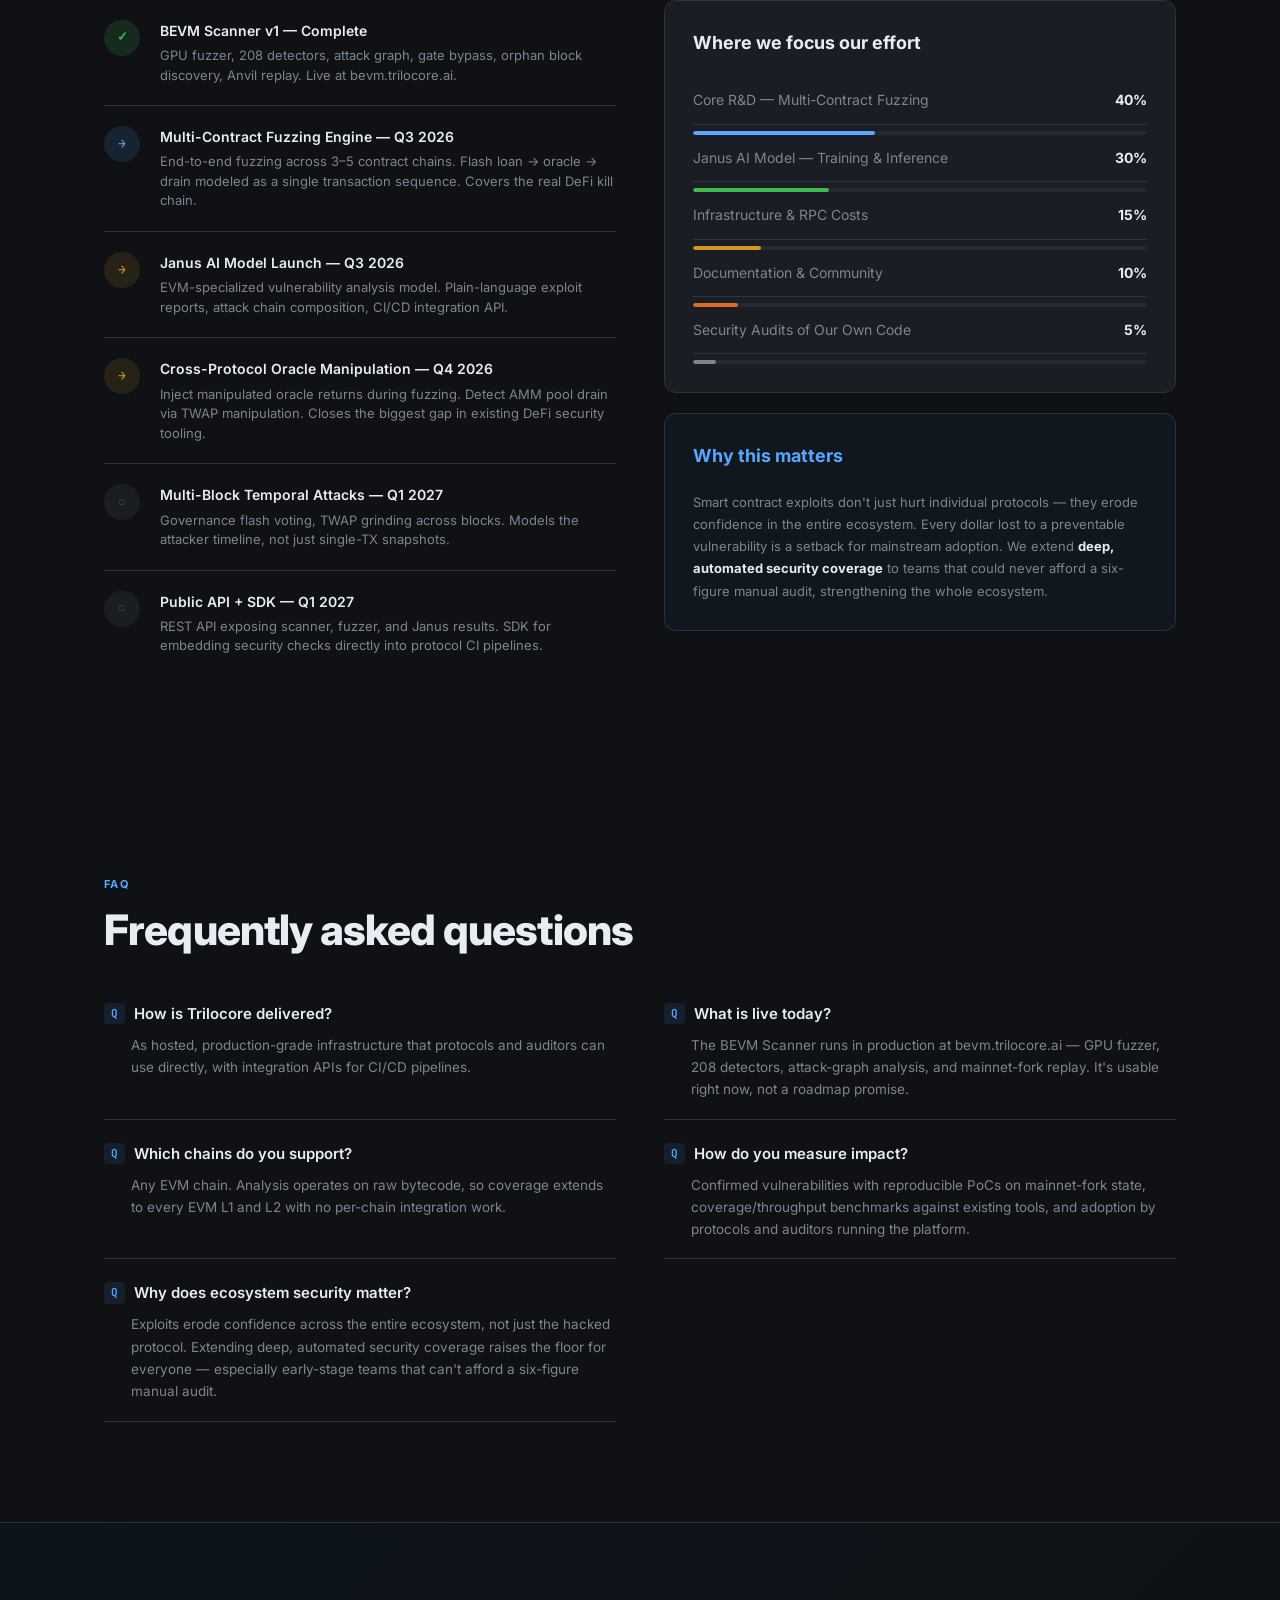
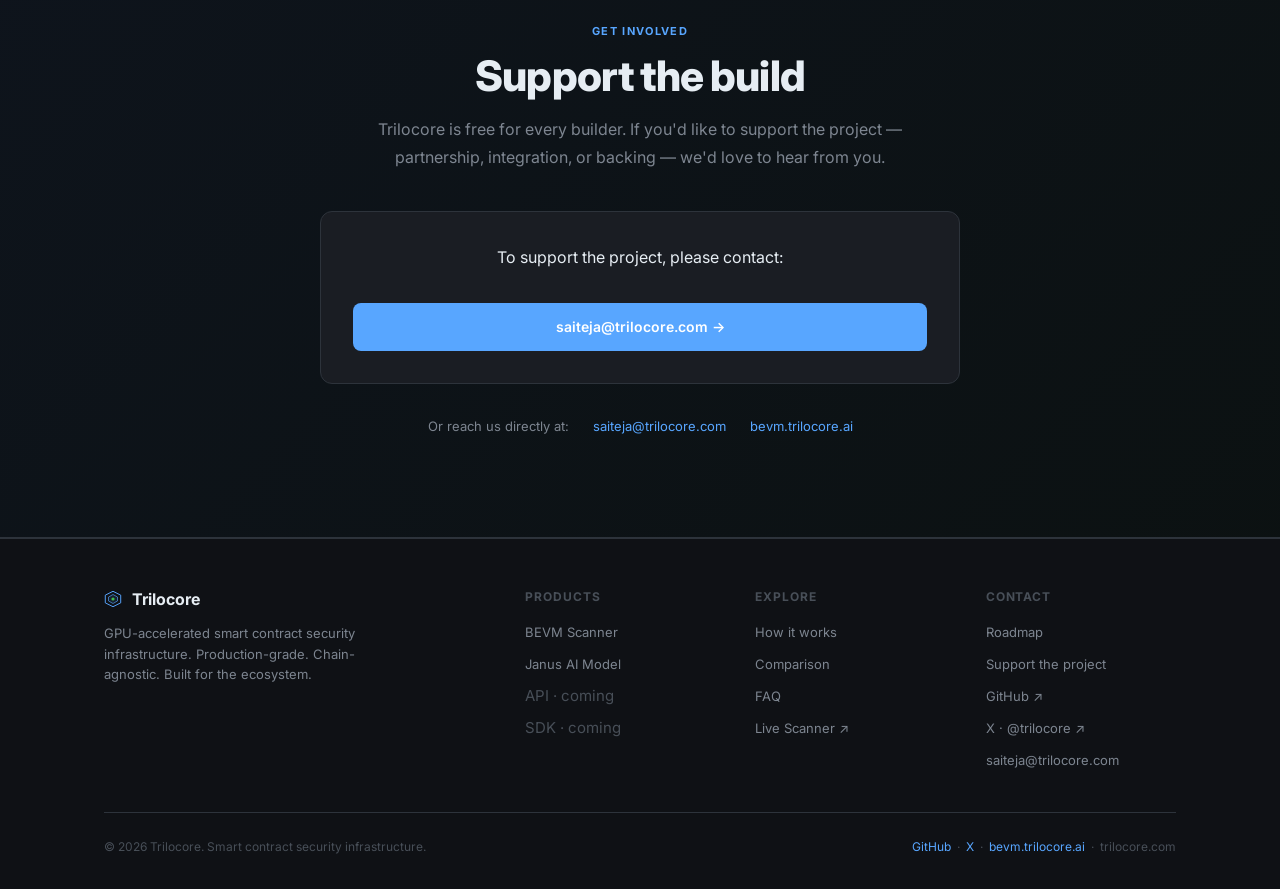
==== commit b88a7c29: "copy: refresh Problem section for 2025/2026 (current threat data) The 2024/$5.8B framing was stale. " ====
--- a/index.html
+++ b/index.html
@@ -949,28 +949,31 @@
   <div class="container">
     <div class="reveal">
       <div class="section-label">The Problem</div>
-      <h2 class="section-title">$5.8 billion lost to<br />smart contract exploits</h2>
+      <!-- NOTE: 2025 figures below (Chainalysis / Beosin; Cetus & Balancer amounts) are
+           owner-supplied. Verify against the cited reports before relying on them. -->
+      <h2 class="section-title">$3.4B stolen across crypto in 2025 —<br />smart contracts are still the soft target</h2>
       <p class="section-body">
-        Existing tools miss the attacks that matter — computed jumps into orphan blocks,
-        flash-loan oracle manipulation, and composed multi-primitive chains. Manual audits
-        take weeks and cost hundreds of thousands of dollars. The ecosystem needs
-        automated, deep-coverage security infrastructure that anyone can run.
+        Existing tools still miss the attacks that matter — computed jumps into orphan
+        blocks, precision and rounding errors, complex multi-step kill chains, legacy
+        contract re-exploits, and business-logic flaws. Manual audits remain slow and
+        expensive. The ecosystem needs fast, deep, automated security infrastructure
+        anyone can run.
       </p>
     </div>
 
     <div class="problem-grid">
       <div>
         <div class="problem-card reveal reveal-delay-1" style="margin-bottom:16px">
-          <div class="problem-stat red">$5.8B</div>
-          <div class="problem-desc">Total value drained from smart contracts in 2024 alone — reentrancy, oracle manipulation, access control bypasses.</div>
+          <div class="problem-stat red">$3.4B</div>
+          <div class="problem-desc">Stolen across crypto in 2025 (per Chainalysis). Smart-contract and protocol-logic bugs remain a primary attack surface — far from a solved problem.</div>
         </div>
         <div class="problem-card reveal reveal-delay-2" style="margin-bottom:16px">
-          <div class="problem-stat orange">73%</div>
-          <div class="problem-desc">of critical on-chain exploits involve vulnerability patterns that existing static analyzers fail to detect in a complete end-to-end analysis.</div>
+          <div class="problem-stat orange">62+</div>
+          <div class="problem-desc">Smart-contract exploits ranked among the top attack methods of 2025 (per Beosin) — hundreds of millions lost, including Cetus (~$224M) and Balancer (~$128M).</div>
         </div>
         <div class="problem-card reveal reveal-delay-3">
-          <div class="problem-stat yellow">$250K</div>
-          <div class="problem-desc">Average cost of a professional manual smart contract audit — prohibitive for early-stage and independent protocols.</div>
+          <div class="problem-stat yellow">$150K+</div>
+          <div class="problem-desc">A full professional manual audit runs $150K–$250K and still takes weeks — prohibitive for early-stage and independent protocols.</div>
         </div>
       </div>
 
@@ -980,36 +983,48 @@
           <li>
             <span class="pill pill-red">P0</span>
             <div>
-              <strong>Orphan block exploits</strong> — dead code blocks with DELEGATECALL or SELFDESTRUCT reachable via computed JUMP at runtime. No existing tool discovers these paths.
+              <strong>Orphan block exploits</strong> — dead code blocks with DELEGATECALL or SELFDESTRUCT reachable via computed JUMP at runtime. Static analyzers never walk these paths.
             </div>
           </li>
           <li>
             <span class="pill pill-orange">P1</span>
             <div>
-              <strong>Composed attack chains</strong> — flash loan + oracle manipulation + reentrancy chains. Tools analyze single transactions, missing the multi-step kill chain.
+              <strong>Precision &amp; rounding errors</strong> — tiny per-call rounding deltas drained across thousands of micro-swaps (the Balancer-style failure). Single-transaction analyzers never see the cumulative loss.
             </div>
           </li>
           <li>
             <span class="pill pill-orange">P1</span>
             <div>
-              <strong>Gate bypass patterns</strong> — <code>require(msg.sender == owner)</code> bypassed via ungated writers to the owner slot. Attack graph traversal is absent from existing tools.
+              <strong>Composed attack chains</strong> — flash loan + oracle manipulation + reentrancy + legacy paths. Tools analyze single transactions, missing the multi-step kill chain.
+            </div>
+          </li>
+          <li>
+            <span class="pill pill-orange">P1</span>
+            <div>
+              <strong>Gate bypass &amp; access control</strong> — <code>require(msg.sender == owner)</code> bypassed via ungated writers to the owner slot — worse in upgradeable and cross-chain setups. Attack-graph traversal is absent from existing tools.
             </div>
           </li>
           <li>
             <span class="pill pill-yellow">P2</span>
             <div>
-              <strong>Cross-protocol composability</strong> — Aave flash loan → Uniswap oracle → Compound drain. No fuzzer models this today.
+              <strong>Legacy &amp; deprecated contracts</strong> — forgotten code that still custodies funds and gets re-exploited long after launch. Rarely re-audited, rarely monitored.
             </div>
           </li>
           <li>
             <span class="pill pill-yellow">P2</span>
             <div>
-              <strong>Speed</strong> — Echidna and Foundry fuzz at ~5K iterations/second. We run 200K+. 40× speed means 40× deeper coverage in the same time budget.
+              <strong>Speed &amp; coverage</strong> — Echidna and Foundry fuzz at ~5K iterations/second; we run 200K+. ~40× throughput means far deeper exploration in the same time budget.
             </div>
           </li>
         </ul>
       </div>
     </div>
+
+    <p class="reveal" style="margin-top:48px;font-size:16px;color:var(--text);line-height:1.7;max-width:780px;">
+      Manual audits take weeks. <strong>BEVM Scanner + Janus AI</strong> deliver
+      GPU-accelerated deep fuzzing (200K+ exec/s), visual attack graphs, and
+      reproducible exploit PoCs — <span style="color:var(--accent);font-weight:600;">in minutes</span>.
+    </p>
   </div>
 </section>
 
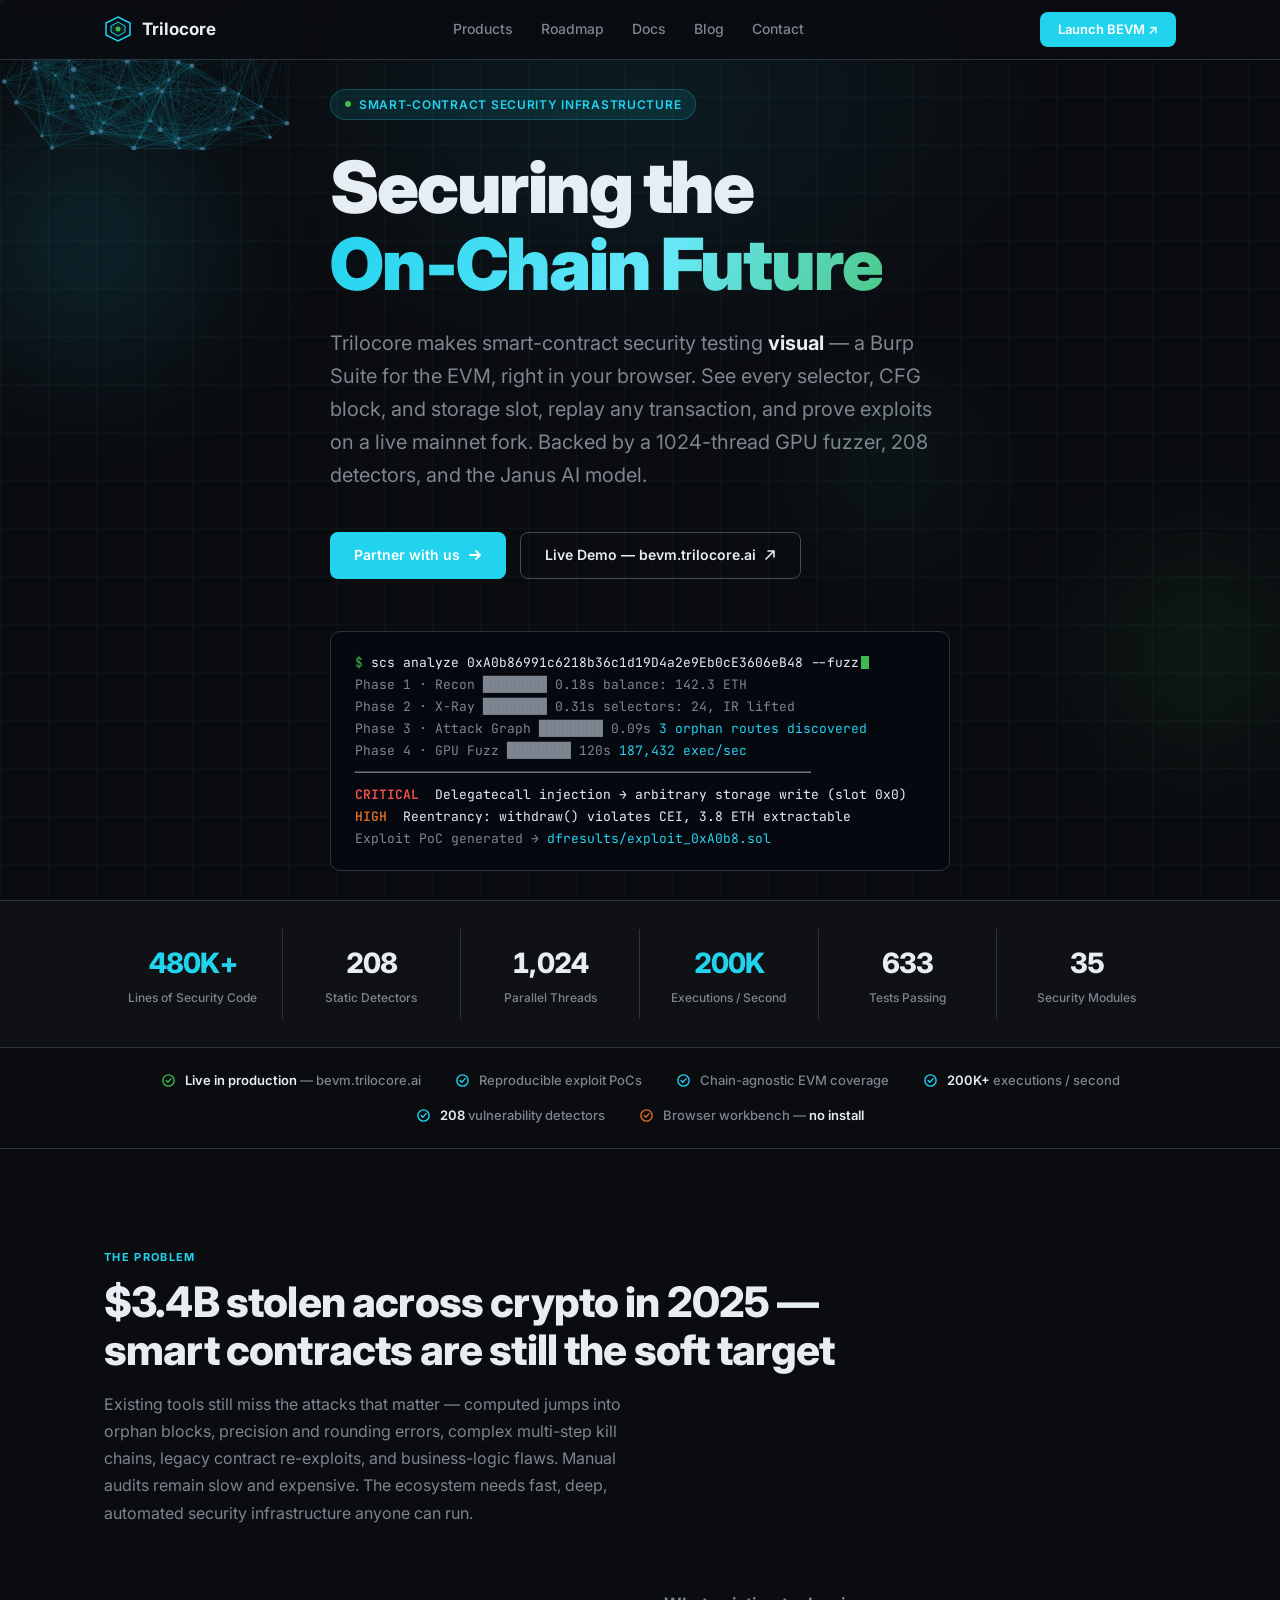
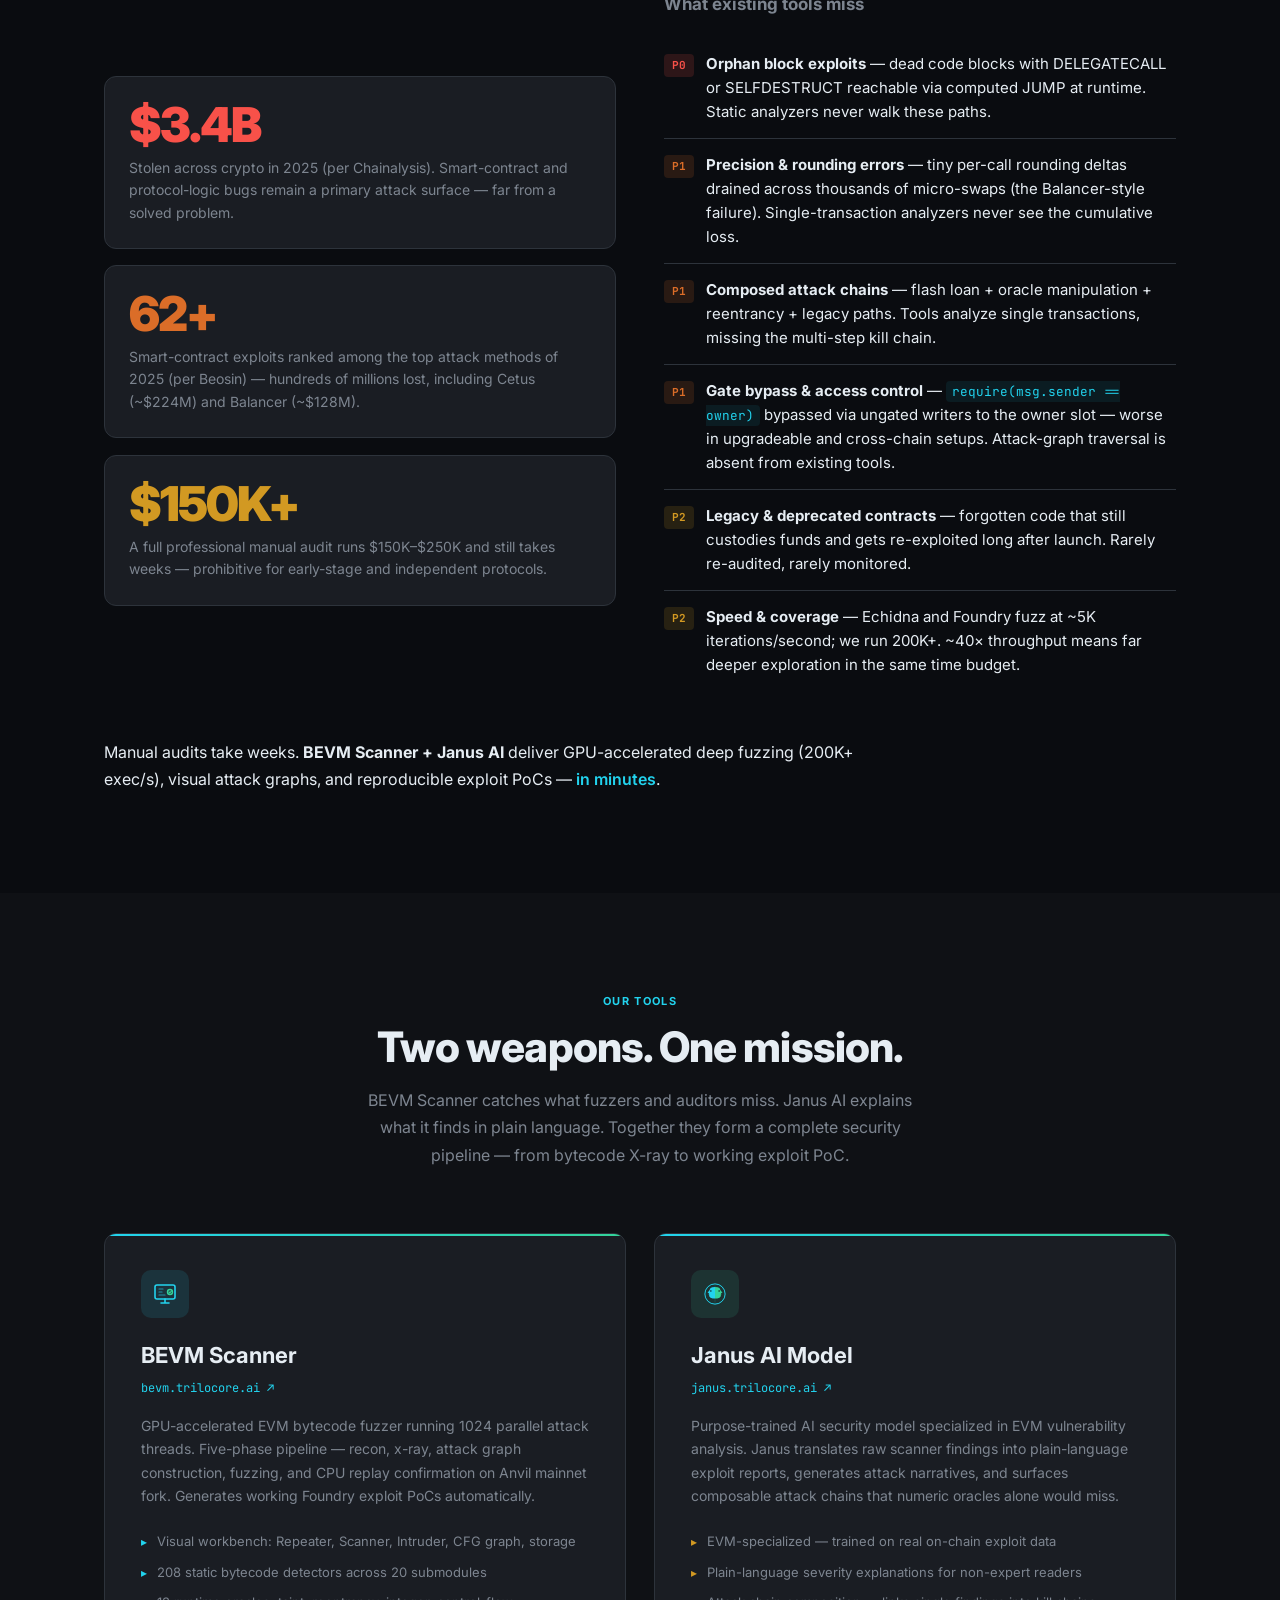
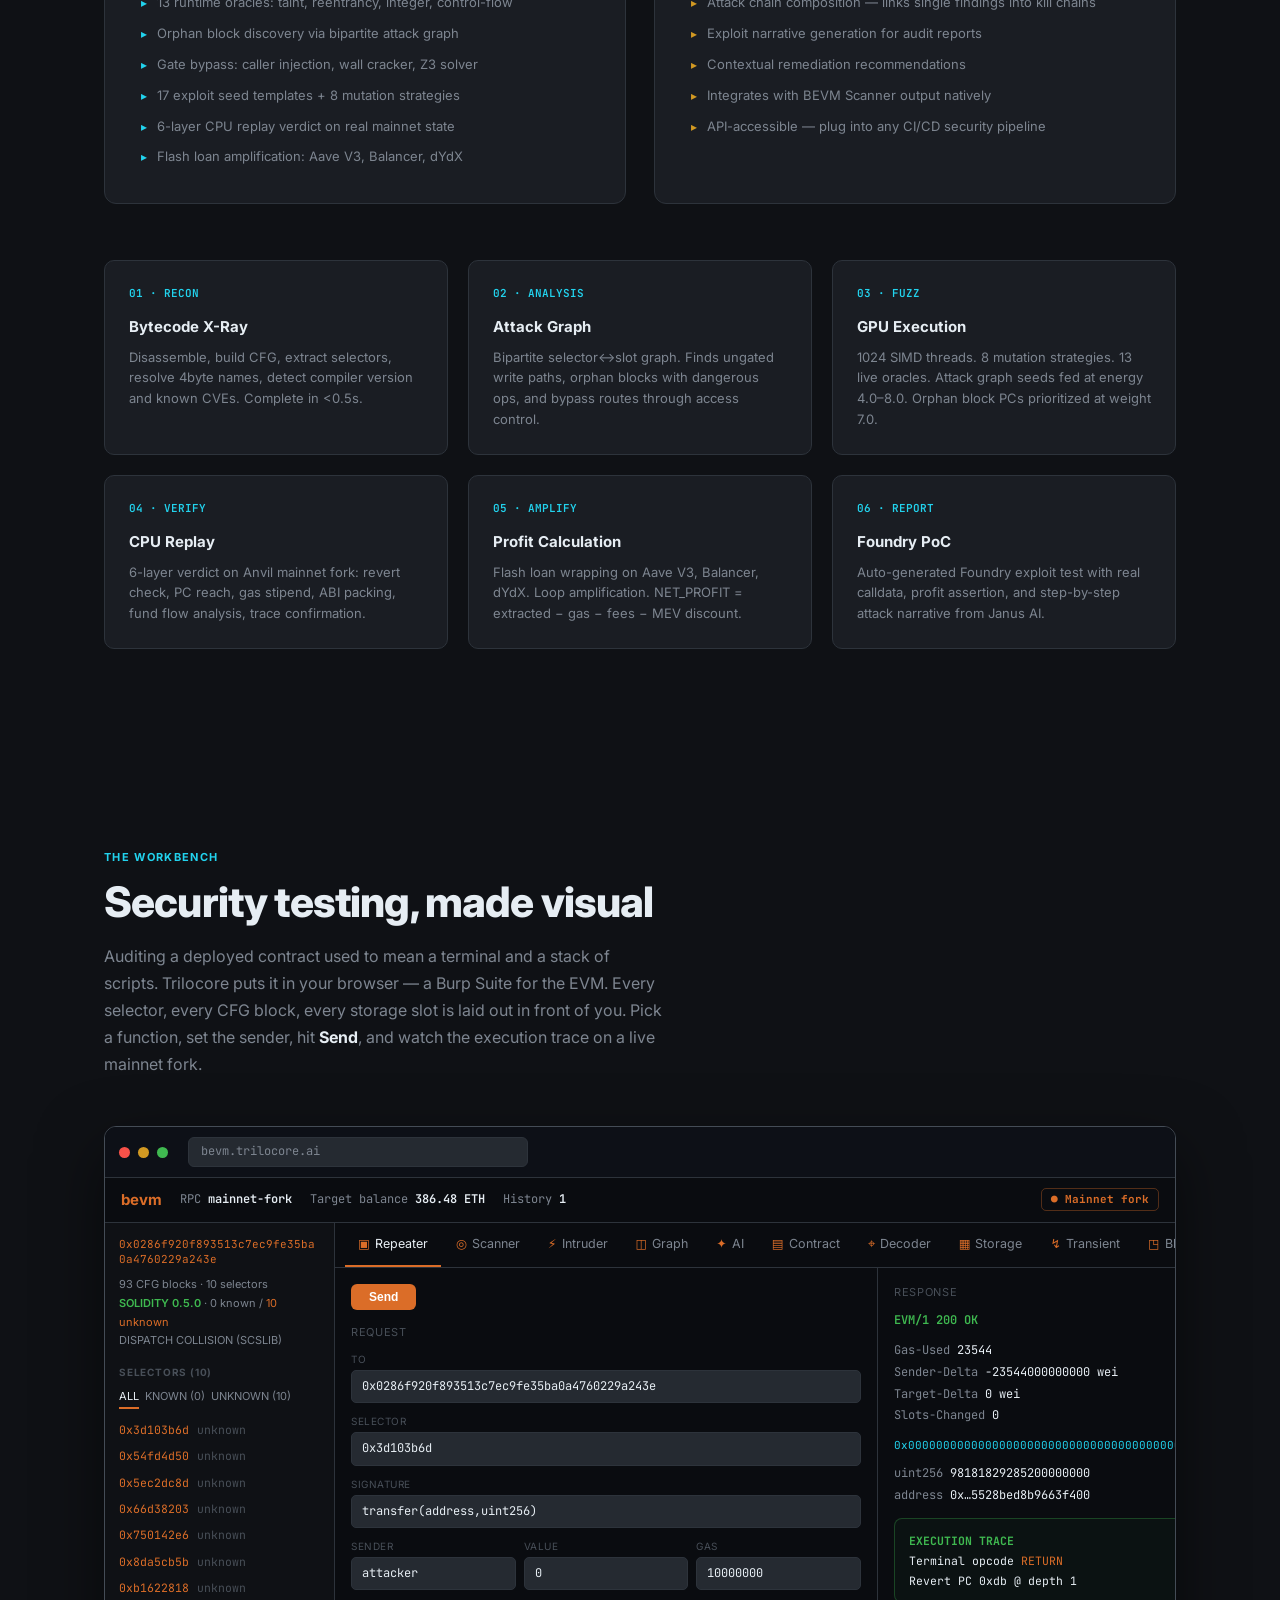
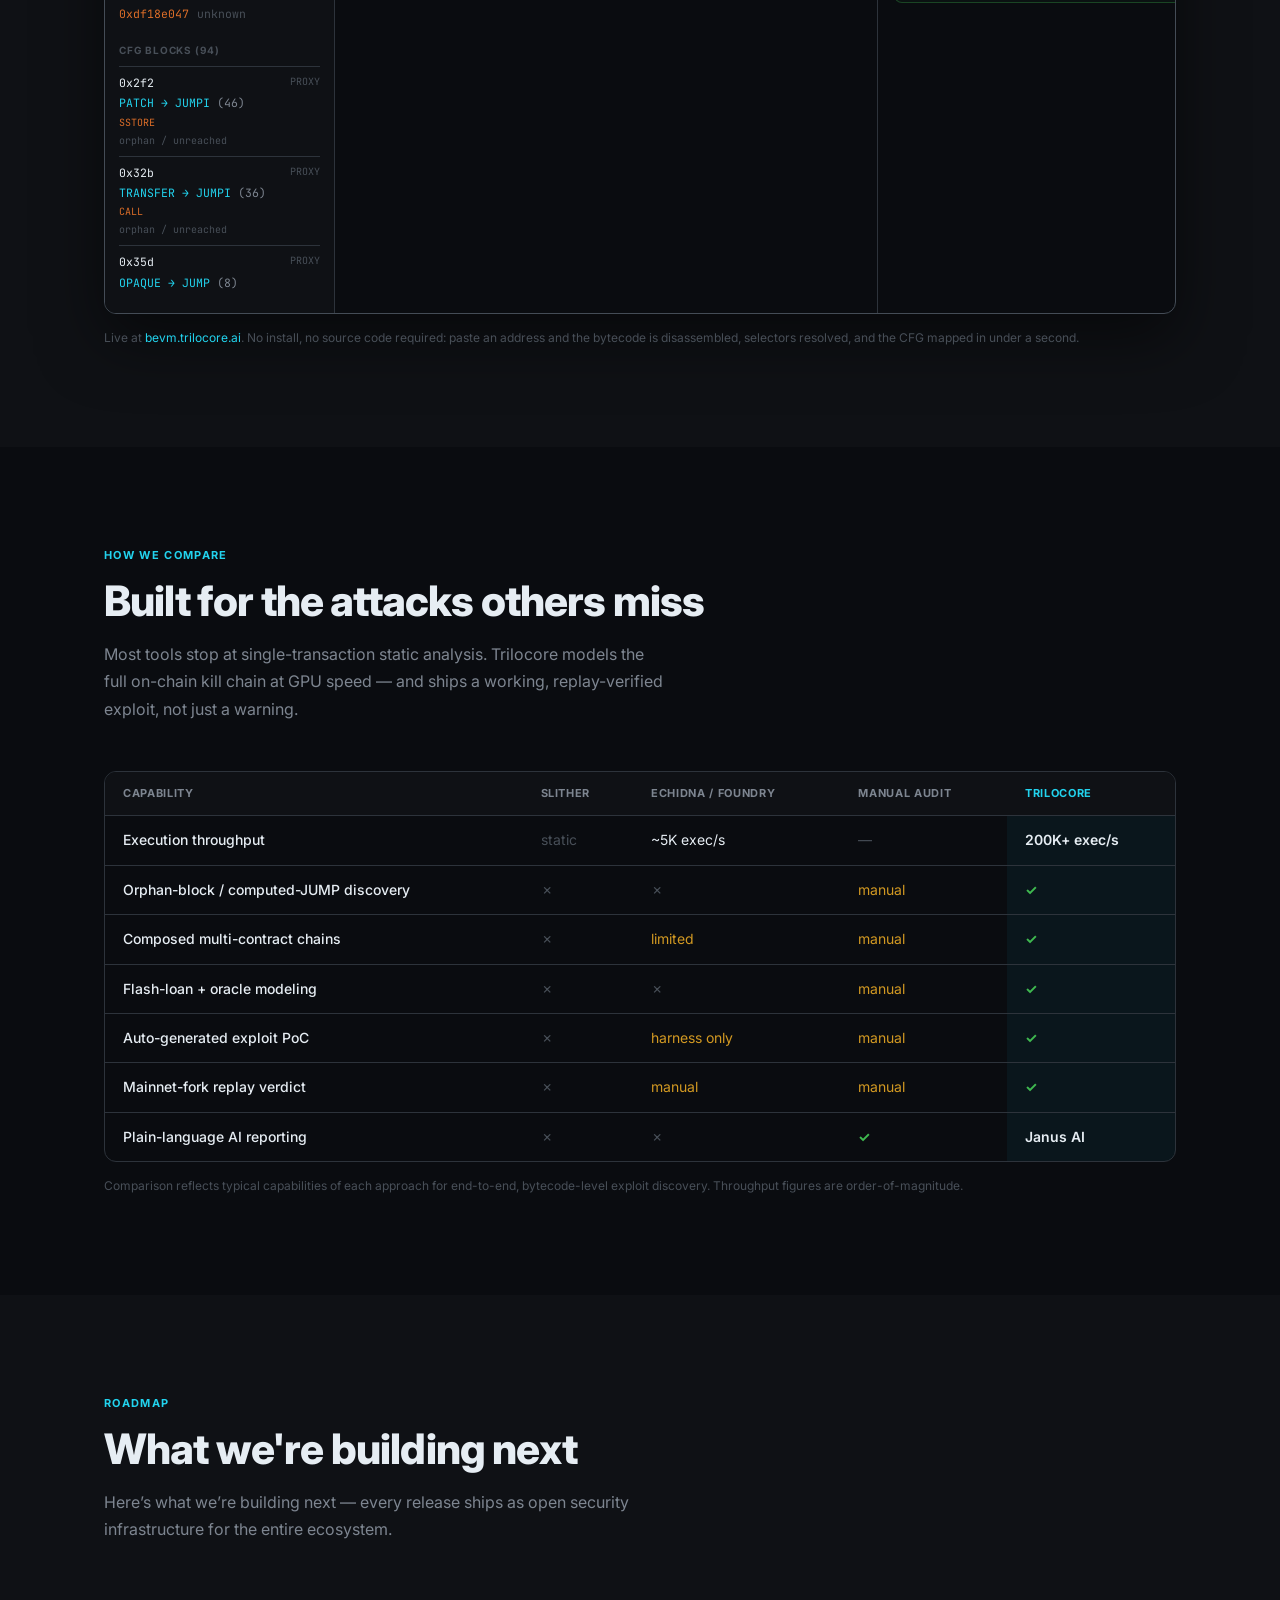
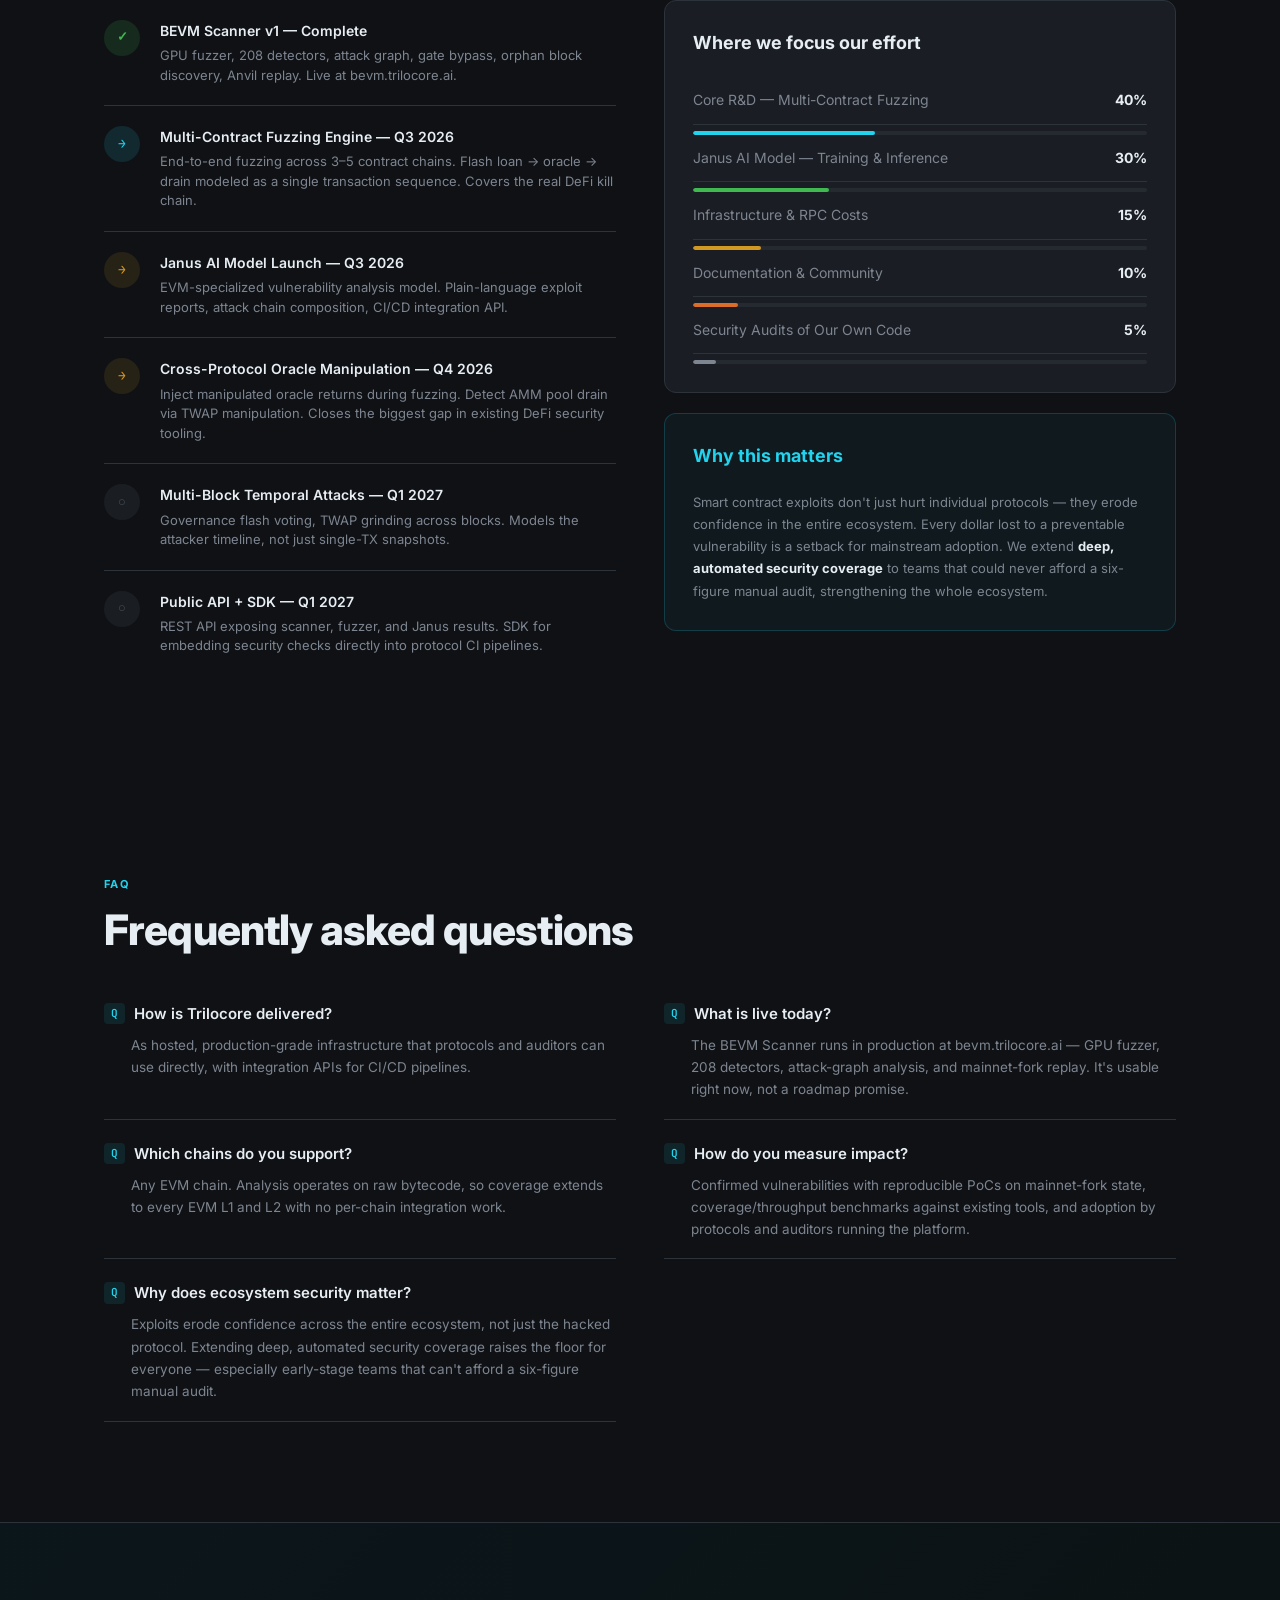
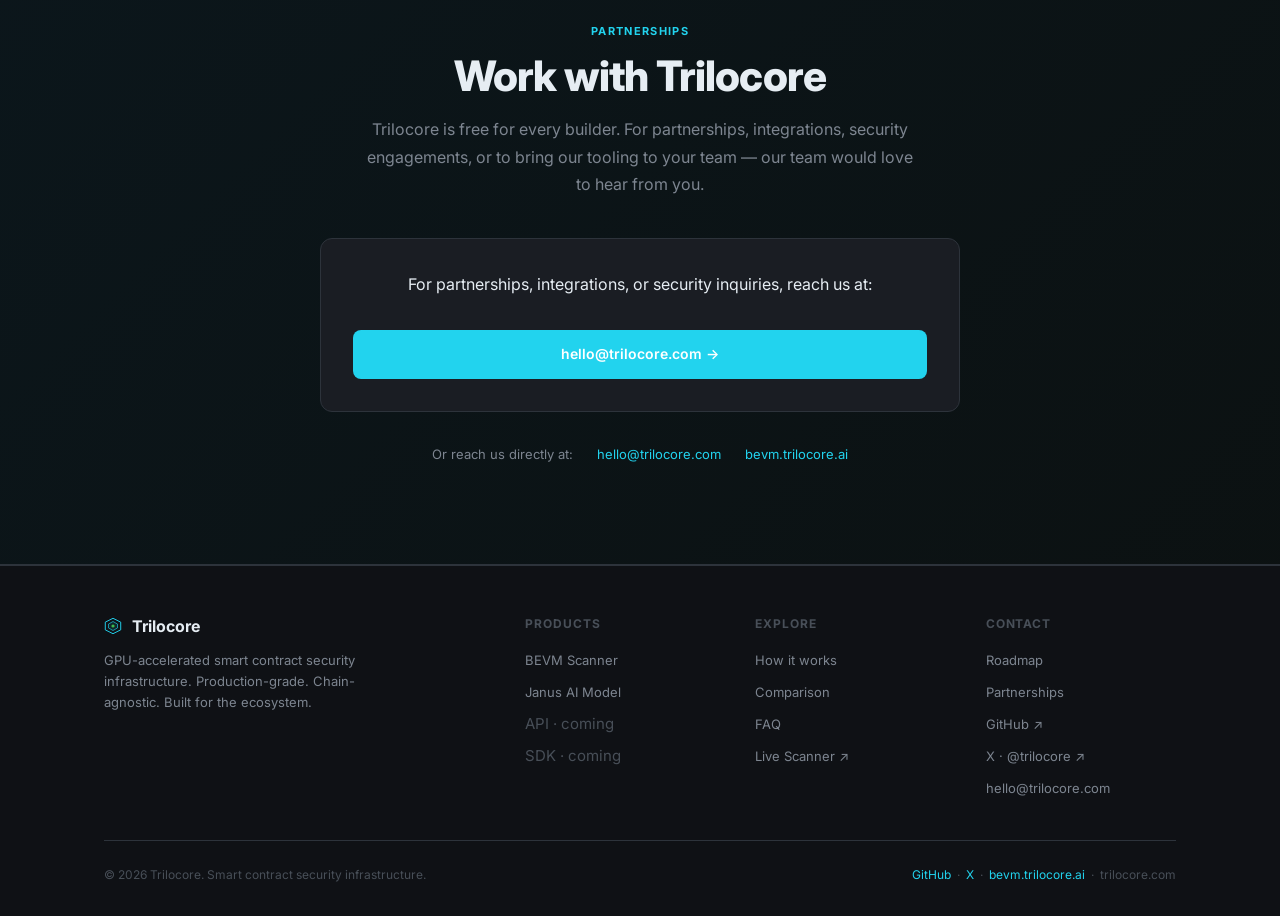
==== commit 0619d1ba: "chore(site): de-personalize contact + enterprise B2B framing - Replace the personal saiteja@trilocor" ====
--- a/index.html
+++ b/index.html
@@ -40,7 +40,7 @@
         "@type": "Organization",
         "name": "Trilocore",
         "url": "https://trilocore.com",
-        "email": "saiteja@trilocore.com",
+        "email": "hello@trilocore.com",
         "description": "GPU-accelerated smart contract security infrastructure — EVM fuzzer, 208 vulnerability detectors, and the Janus AI analysis model for the on-chain ecosystem.",
         "sameAs": ["https://bevm.trilocore.ai", "https://janus.trilocore.ai", "https://github.com/trilocore", "https://x.com/trilocore"]
       },
@@ -67,9 +67,9 @@
       --overlay:   #252a31;
       --border:    #2d333b;
       --border-hi: #444c56;
-      --accent:    #58a6ff;
-      --accent-hi: #79c0ff;
-      --accent-glow: rgba(88,166,255,.18);
+      --accent:    #22d3ee;
+      --accent-hi: #67e8f9;
+      --accent-glow: rgba(34,211,238,.18);
       --text:      #e6edf3;
       --muted:     #7d8590;
       --faint:     #484f58;
@@ -92,7 +92,7 @@
       -webkit-font-smoothing: antialiased;
     }
 
-    ::selection { background: rgba(88,166,255,.25); }
+    ::selection { background: rgba(34,211,238,.25); }
 
     a { color: var(--accent); text-decoration: none; }
     a:hover { color: var(--accent-hi); }
@@ -150,8 +150,8 @@
       content: "";
       position: absolute; inset: 0;
       background-image:
-        linear-gradient(rgba(88,166,255,.04) 1px, transparent 1px),
-        linear-gradient(90deg, rgba(88,166,255,.04) 1px, transparent 1px);
+        linear-gradient(rgba(34,211,238,.04) 1px, transparent 1px),
+        linear-gradient(90deg, rgba(34,211,238,.04) 1px, transparent 1px);
       background-size: 48px 48px;
       pointer-events: none;
     }
@@ -160,7 +160,7 @@
       content: "";
       position: absolute; top: -200px; left: 50%; transform: translateX(-50%);
       width: 900px; height: 600px;
-      background: radial-gradient(ellipse at center, rgba(88,166,255,.08) 0%, transparent 65%);
+      background: radial-gradient(ellipse at center, rgba(34,211,238,.08) 0%, transparent 65%);
       pointer-events: none;
     }
     /* particle network canvas */
@@ -175,7 +175,7 @@
     }
     .orb-1 {
       width: 340px; height: 340px; top: 8%; left: -80px;
-      background: radial-gradient(circle, rgba(88,166,255,.5), transparent 70%);
+      background: radial-gradient(circle, rgba(34,211,238,.5), transparent 70%);
       animation: float1 14s ease-in-out infinite;
     }
     .orb-2 {
@@ -185,7 +185,7 @@
     }
     .orb-3 {
       width: 220px; height: 220px; top: 40%; right: 22%;
-      background: radial-gradient(circle, rgba(210,153,34,.28), transparent 70%);
+      background: radial-gradient(circle, rgba(52,211,153,.28), transparent 70%);
       animation: float3 22s ease-in-out infinite;
     }
     @keyframes float1 {
@@ -204,7 +204,7 @@
     .hero-inner { position: relative; z-index: 2; }
     .hero-badge {
       display: inline-flex; align-items: center; gap: 8px;
-      background: rgba(88,166,255,.1); border: 1px solid rgba(88,166,255,.25);
+      background: rgba(34,211,238,.1); border: 1px solid rgba(34,211,238,.25);
       border-radius: 100px; padding: 5px 14px;
       font-size: 12px; font-weight: 600; color: var(--accent);
       text-transform: uppercase; letter-spacing: .06em;
@@ -219,7 +219,7 @@
       margin-bottom: 24px;
     }
     .gradient-text {
-      background: linear-gradient(115deg, #58a6ff 0%, #79c0ff 25%, #3fb950 50%, #79c0ff 75%, #58a6ff 100%);
+      background: linear-gradient(115deg, #22d3ee 0%, #67e8f9 25%, #3fb950 50%, #67e8f9 75%, #22d3ee 100%);
       background-size: 250% auto;
       -webkit-background-clip: text; -webkit-text-fill-color: transparent;
       background-clip: text;
@@ -379,8 +379,8 @@
     .product-card::before {
       content: ""; position: absolute; top: 0; left: 0; right: 0; height: 2px;
     }
-    .product-card.bevm-card::before { background: linear-gradient(90deg, #58a6ff, #3fb950); }
-    .product-card.janus-card::before { background: linear-gradient(90deg, #d29922, #db6d28); }
+    .product-card.bevm-card::before { background: linear-gradient(90deg, #22d3ee, #34d399); }
+    .product-card.janus-card::before { background: linear-gradient(90deg, #22d3ee, #34d399); }
     .product-card:hover {
       border-color: var(--border-hi);
       box-shadow: 0 8px 32px rgba(0,0,0,.4);
@@ -390,8 +390,8 @@
       display: flex; align-items: center; justify-content: center;
       margin-bottom: 20px; font-size: 22px;
     }
-    .product-icon.blue { background: rgba(88,166,255,.12); }
-    .product-icon.gold { background: rgba(210,153,34,.12); }
+    .product-icon.blue { background: rgba(34,211,238,.12); }
+    .product-icon.gold { background: rgba(52,211,153,.12); }
     .product-name { font-size: 22px; font-weight: 700; margin-bottom: 6px; }
     .product-url {
       font-size: 12px; color: var(--accent); font-family: "JetBrains Mono", monospace;
@@ -440,7 +440,7 @@
       font-size: 13px; font-weight: 700; font-family: "JetBrains Mono", monospace;
     }
     .ms-dot.done { background: var(--green-g); color: var(--green); }
-    .ms-dot.active { background: rgba(88,166,255,.12); color: var(--accent); }
+    .ms-dot.active { background: rgba(34,211,238,.12); color: var(--accent); }
     .ms-dot.next { background: rgba(210,153,34,.12); color: var(--yellow); }
     .ms-dot.future { background: rgba(72,79,88,.2); color: var(--faint); }
     .ms-title { font-weight: 600; font-size: 14px; margin-bottom: 4px; }
@@ -484,7 +484,7 @@
 
     /* ── CTA / Apply ────────────────────────────────────────────── */
     .apply {
-      background: linear-gradient(135deg, rgba(88,166,255,.05) 0%, rgba(63,185,80,.03) 100%);
+      background: linear-gradient(135deg, rgba(34,211,238,.05) 0%, rgba(63,185,80,.03) 100%);
       border-top: 1px solid var(--border); border-bottom: 1px solid var(--border);
     }
     .apply-inner { text-align: center; max-width: 640px; margin: 0 auto; }
@@ -545,7 +545,7 @@
     /* ── Code badge ─────────────────────────────────────────────── */
     code {
       font-family: "JetBrains Mono", monospace; font-size: .85em;
-      background: rgba(88,166,255,.08); color: var(--accent);
+      background: rgba(34,211,238,.08); color: var(--accent);
       padding: 2px 6px; border-radius: 4px;
     }
 
@@ -664,7 +664,7 @@
     .compare-table thead th.us { color: var(--accent); }
     .compare-table tbody tr:last-child td { border-bottom: none; }
     .compare-table td.feat { color: var(--text); font-weight: 500; white-space: normal; }
-    .compare-table td.us { background: rgba(88,166,255,.05); color: var(--text); font-weight: 600; }
+    .compare-table td.us { background: rgba(34,211,238,.05); color: var(--text); font-weight: 600; }
     .compare-table .yes { color: var(--green); font-weight: 700; }
     .compare-table .no  { color: var(--faint); }
     .compare-table .partial { color: var(--yellow); }
@@ -680,7 +680,7 @@
     }
     .faq-q::before {
       content: "Q"; font-family: "JetBrains Mono", monospace; font-size: 11px;
-      color: var(--accent); background: rgba(88,166,255,.1);
+      color: var(--accent); background: rgba(34,211,238,.1);
       border-radius: 4px; padding: 2px 7px; flex-shrink: 0; margin-top: 1px;
     }
     .faq-a { font-size: 13.5px; color: var(--muted); line-height: 1.65; padding-left: 27px; }
@@ -812,8 +812,8 @@
   <div class="nav-inner">
     <div class="nav-logo">
       <svg width="28" height="28" viewBox="0 0 28 28" fill="none">
-        <polygon class="logo-outer" points="14,2 26,8 26,20 14,26 2,20 2,8" fill="none" stroke="#58a6ff" stroke-width="1.5"/>
-        <polygon class="logo-inner" points="14,7 21,11 21,17 14,21 7,17 7,11" fill="rgba(88,166,255,.1)" stroke="#58a6ff" stroke-width="1"/>
+        <polygon class="logo-outer" points="14,2 26,8 26,20 14,26 2,20 2,8" fill="none" stroke="#22d3ee" stroke-width="1.5"/>
+        <polygon class="logo-inner" points="14,7 21,11 21,17 14,21 7,17 7,11" fill="rgba(34,211,238,.1)" stroke="#22d3ee" stroke-width="1"/>
         <circle class="logo-core" cx="14" cy="14" r="2.5" fill="#3fb950"/>
       </svg>
       Trilocore
@@ -852,7 +852,7 @@
     </p>
     <div class="hero-actions">
       <a href="#support" class="btn-primary">
-        Support the project
+        Partner with us
         <svg width="14" height="14" viewBox="0 0 14 14" fill="none">
           <path d="M2 7h10M8 3l4 4-4 4" stroke="currentColor" stroke-width="1.8" stroke-linecap="round" stroke-linejoin="round"/>
         </svg>
@@ -921,19 +921,19 @@
         <span><b>Live in production</b> — bevm.trilocore.ai</span>
       </div>
       <div class="trust-item">
-        <svg width="15" height="15" viewBox="0 0 16 16" fill="none"><circle cx="8" cy="8" r="6" stroke="#58a6ff" stroke-width="1.5"/><path d="M5.5 8l1.8 1.8L10.8 6" stroke="#58a6ff" stroke-width="1.5" stroke-linecap="round" stroke-linejoin="round"/></svg>
+        <svg width="15" height="15" viewBox="0 0 16 16" fill="none"><circle cx="8" cy="8" r="6" stroke="#22d3ee" stroke-width="1.5"/><path d="M5.5 8l1.8 1.8L10.8 6" stroke="#22d3ee" stroke-width="1.5" stroke-linecap="round" stroke-linejoin="round"/></svg>
         <span>Reproducible exploit PoCs</span>
       </div>
       <div class="trust-item">
-        <svg width="15" height="15" viewBox="0 0 16 16" fill="none"><circle cx="8" cy="8" r="6" stroke="#58a6ff" stroke-width="1.5"/><path d="M5.5 8l1.8 1.8L10.8 6" stroke="#58a6ff" stroke-width="1.5" stroke-linecap="round" stroke-linejoin="round"/></svg>
+        <svg width="15" height="15" viewBox="0 0 16 16" fill="none"><circle cx="8" cy="8" r="6" stroke="#22d3ee" stroke-width="1.5"/><path d="M5.5 8l1.8 1.8L10.8 6" stroke="#22d3ee" stroke-width="1.5" stroke-linecap="round" stroke-linejoin="round"/></svg>
         <span>Chain-agnostic EVM coverage</span>
       </div>
       <div class="trust-item">
-        <svg width="15" height="15" viewBox="0 0 16 16" fill="none"><circle cx="8" cy="8" r="6" stroke="#58a6ff" stroke-width="1.5"/><path d="M5.5 8l1.8 1.8L10.8 6" stroke="#58a6ff" stroke-width="1.5" stroke-linecap="round" stroke-linejoin="round"/></svg>
+        <svg width="15" height="15" viewBox="0 0 16 16" fill="none"><circle cx="8" cy="8" r="6" stroke="#22d3ee" stroke-width="1.5"/><path d="M5.5 8l1.8 1.8L10.8 6" stroke="#22d3ee" stroke-width="1.5" stroke-linecap="round" stroke-linejoin="round"/></svg>
         <span><b>200K+</b> executions / second</span>
       </div>
       <div class="trust-item">
-        <svg width="15" height="15" viewBox="0 0 16 16" fill="none"><circle cx="8" cy="8" r="6" stroke="#58a6ff" stroke-width="1.5"/><path d="M5.5 8l1.8 1.8L10.8 6" stroke="#58a6ff" stroke-width="1.5" stroke-linecap="round" stroke-linejoin="round"/></svg>
+        <svg width="15" height="15" viewBox="0 0 16 16" fill="none"><circle cx="8" cy="8" r="6" stroke="#22d3ee" stroke-width="1.5"/><path d="M5.5 8l1.8 1.8L10.8 6" stroke="#22d3ee" stroke-width="1.5" stroke-linecap="round" stroke-linejoin="round"/></svg>
         <span><b>208</b> vulnerability detectors</span>
       </div>
       <div class="trust-item">
@@ -1046,11 +1046,11 @@
       <div class="product-card bevm-card reveal reveal-delay-1">
         <div class="product-icon blue">
           <svg width="24" height="24" viewBox="0 0 24 24" fill="none">
-            <rect x="2" y="3" width="20" height="14" rx="2" stroke="#58a6ff" stroke-width="1.6"/>
-            <path d="M8 21h8M12 17v4" stroke="#58a6ff" stroke-width="1.6" stroke-linecap="round"/>
-            <path d="M6 7h4M6 10h3M6 13h6" stroke="#58a6ff" stroke-width="1.2" stroke-linecap="round" opacity=".6"/>
-            <circle cx="17" cy="10" r="2.5" stroke="#3fb950" stroke-width="1.4"/>
-            <path d="M16 10l.8.8 1.6-1.6" stroke="#3fb950" stroke-width="1.2" stroke-linecap="round"/>
+            <rect x="2" y="3" width="20" height="14" rx="2" stroke="#22d3ee" stroke-width="1.6"/>
+            <path d="M8 21h8M12 17v4" stroke="#22d3ee" stroke-width="1.6" stroke-linecap="round"/>
+            <path d="M6 7h4M6 10h3M6 13h6" stroke="#22d3ee" stroke-width="1.2" stroke-linecap="round" opacity=".6"/>
+            <circle cx="17" cy="10" r="2.5" stroke="#34d399" stroke-width="1.4"/>
+            <path d="M16 10l.8.8 1.6-1.6" stroke="#34d399" stroke-width="1.2" stroke-linecap="round"/>
           </svg>
         </div>
         <div class="product-name">BEVM Scanner</div>
@@ -1078,12 +1078,15 @@
       <!-- Janus -->
       <div class="product-card janus-card reveal reveal-delay-2">
         <div class="product-icon gold">
-          <svg width="24" height="24" viewBox="0 0 24 24" fill="none">
-            <circle cx="12" cy="12" r="9" stroke="#d29922" stroke-width="1.6"/>
-            <circle cx="9" cy="10" r="1.5" fill="#d29922"/>
-            <circle cx="15" cy="10" r="1.5" fill="#d29922"/>
-            <path d="M8 15.5c1-1.5 6-1.5 8 0" stroke="#d29922" stroke-width="1.4" stroke-linecap="round"/>
-            <path d="M12 3v2M12 19v2M3 12h2M19 12h2" stroke="#d29922" stroke-width="1.2" stroke-linecap="round" opacity=".5"/>
+          <svg width="24" height="24" viewBox="0 0 64 64" fill="none">
+            <circle cx="32" cy="32" r="27" fill="none" stroke="#22d3ee" stroke-width="2.6"/>
+            <line x1="32" y1="9" x2="32" y2="55" stroke="#22d3ee" stroke-width="1.2" opacity=".35"/>
+            <path d="M32,13 L25,14 Q19,15 17.5,21 L16,24 L12,28 L16,30 L15,33 L17,34 L16,37 L20,42 L26,44 L32,44 Z" fill="#22d3ee"/>
+            <circle cx="21" cy="24" r="1.9" fill="#0a0c10"/>
+            <g transform="translate(64,0) scale(-1,1)">
+              <path d="M32,13 L25,14 Q19,15 17.5,21 L16,24 L12,28 L16,30 L15,33 L17,34 L16,37 L20,42 L26,44 L32,44 Z" fill="#34d399"/>
+              <circle cx="21" cy="24" r="1.9" fill="#0a0c10"/>
+            </g>
           </svg>
         </div>
         <div class="product-name">Janus AI Model</div>
@@ -1422,7 +1425,7 @@
           <div class="budget-bar"><div class="budget-fill" style="width:5%;background:var(--muted)"></div></div>
         </div>
 
-        <div class="budget-card reveal reveal-delay-3" style="margin-top:20px;background:rgba(88,166,255,.04);border-color:rgba(88,166,255,.2)">
+        <div class="budget-card reveal reveal-delay-3" style="margin-top:20px;background:rgba(34,211,238,.04);border-color:rgba(34,211,238,.2)">
           <div class="budget-title" style="color:var(--accent)">Why this matters</div>
           <p style="font-size:13px;color:var(--muted);line-height:1.7;">
             Smart contract exploits don't just hurt individual protocols — they erode confidence
@@ -1475,27 +1478,28 @@
   <div class="container">
     <div class="apply-inner">
       <div class="reveal">
-        <div class="section-label">Get Involved</div>
-        <h2 class="section-title">Support the build</h2>
+        <div class="section-label">Partnerships</div>
+        <h2 class="section-title">Work with Trilocore</h2>
         <p class="section-body" style="margin:0 auto">
-          Trilocore is free for every builder. If you'd like to support the project —
-          partnership, integration, or backing — we'd love to hear from you.
+          Trilocore is free for every builder. For partnerships, integrations,
+          security engagements, or to bring our tooling to your team — our team
+          would love to hear from you.
         </p>
       </div>
 
       <div class="apply-form reveal reveal-delay-1" style="text-align:center">
         <p style="font-size:16px;color:var(--text);line-height:1.7;margin:0 0 24px">
-          To support the project, please contact:
+          For partnerships, integrations, or security inquiries, reach us at:
         </p>
-        <a href="mailto:saiteja@trilocore.com" class="form-submit" style="display:inline-block;text-decoration:none">
-          saiteja@trilocore.com →
+        <a href="mailto:hello@trilocore.com" class="form-submit" style="display:inline-block;text-decoration:none">
+          hello@trilocore.com →
         </a>
       </div>
 
       <!-- Direct contact -->
       <div style="margin-top:32px;display:flex;gap:24px;justify-content:center;flex-wrap:wrap;font-size:13px;color:var(--muted)">
         <span>Or reach us directly at:</span>
-        <a href="mailto:saiteja@trilocore.com">saiteja@trilocore.com</a>
+        <a href="mailto:hello@trilocore.com">hello@trilocore.com</a>
         <a href="https://bevm.trilocore.ai/" target="_blank" rel="noopener">bevm.trilocore.ai</a>
       </div>
     </div>
@@ -1509,8 +1513,8 @@
       <div>
         <div class="footer-brand">
           <svg width="18" height="18" viewBox="0 0 28 28" fill="none" style="vertical-align:-3px;margin-right:6px">
-            <polygon points="14,2 26,8 26,20 14,26 2,20 2,8" fill="none" stroke="#58a6ff" stroke-width="1.5"/>
-            <polygon points="14,7 21,11 21,17 14,21 7,17 7,11" fill="rgba(88,166,255,.1)" stroke="#58a6ff" stroke-width="1"/>
+            <polygon points="14,2 26,8 26,20 14,26 2,20 2,8" fill="none" stroke="#22d3ee" stroke-width="1.5"/>
+            <polygon points="14,7 21,11 21,17 14,21 7,17 7,11" fill="rgba(34,211,238,.1)" stroke="#22d3ee" stroke-width="1"/>
             <circle cx="14" cy="14" r="2.5" fill="#3fb950"/>
           </svg>
           Trilocore
@@ -1542,10 +1546,10 @@
         <div class="footer-col-title">Contact</div>
         <ul class="footer-links">
           <li><a href="#roadmap">Roadmap</a></li>
-          <li><a href="#support">Support the project</a></li>
+          <li><a href="#support">Partnerships</a></li>
           <li><a href="https://github.com/trilocore" target="_blank" rel="noopener">GitHub ↗</a></li>
           <li><a href="https://x.com/trilocore" target="_blank" rel="noopener">X · @trilocore ↗</a></li>
-          <li><a href="mailto:saiteja@trilocore.com">saiteja@trilocore.com</a></li>
+          <li><a href="mailto:hello@trilocore.com">hello@trilocore.com</a></li>
         </ul>
       </div>
     </div>
@@ -1566,7 +1570,7 @@
 </footer>
 
 <!-- Toast -->
-<div class="toast" id="toast">Thank you — we'll be in touch personally.</div>
+<div class="toast" id="toast">Thank you — our team will be in touch shortly.</div>
 
 <script>
   /* ── Particle network (blockchain nodes) ──────────────── */
@@ -1621,7 +1625,7 @@
           const d = Math.hypot(dx, dy);
           if (d < ld) {
             const a = (1 - d / ld) * 0.5;
-            ctx.strokeStyle = `rgba(88,166,255,${a})`;
+            ctx.strokeStyle = `rgba(34,211,238,${a})`;
             ctx.lineWidth = devicePixelRatio * 0.6;
             ctx.beginPath();
             ctx.moveTo(nodes[i].x, nodes[i].y);
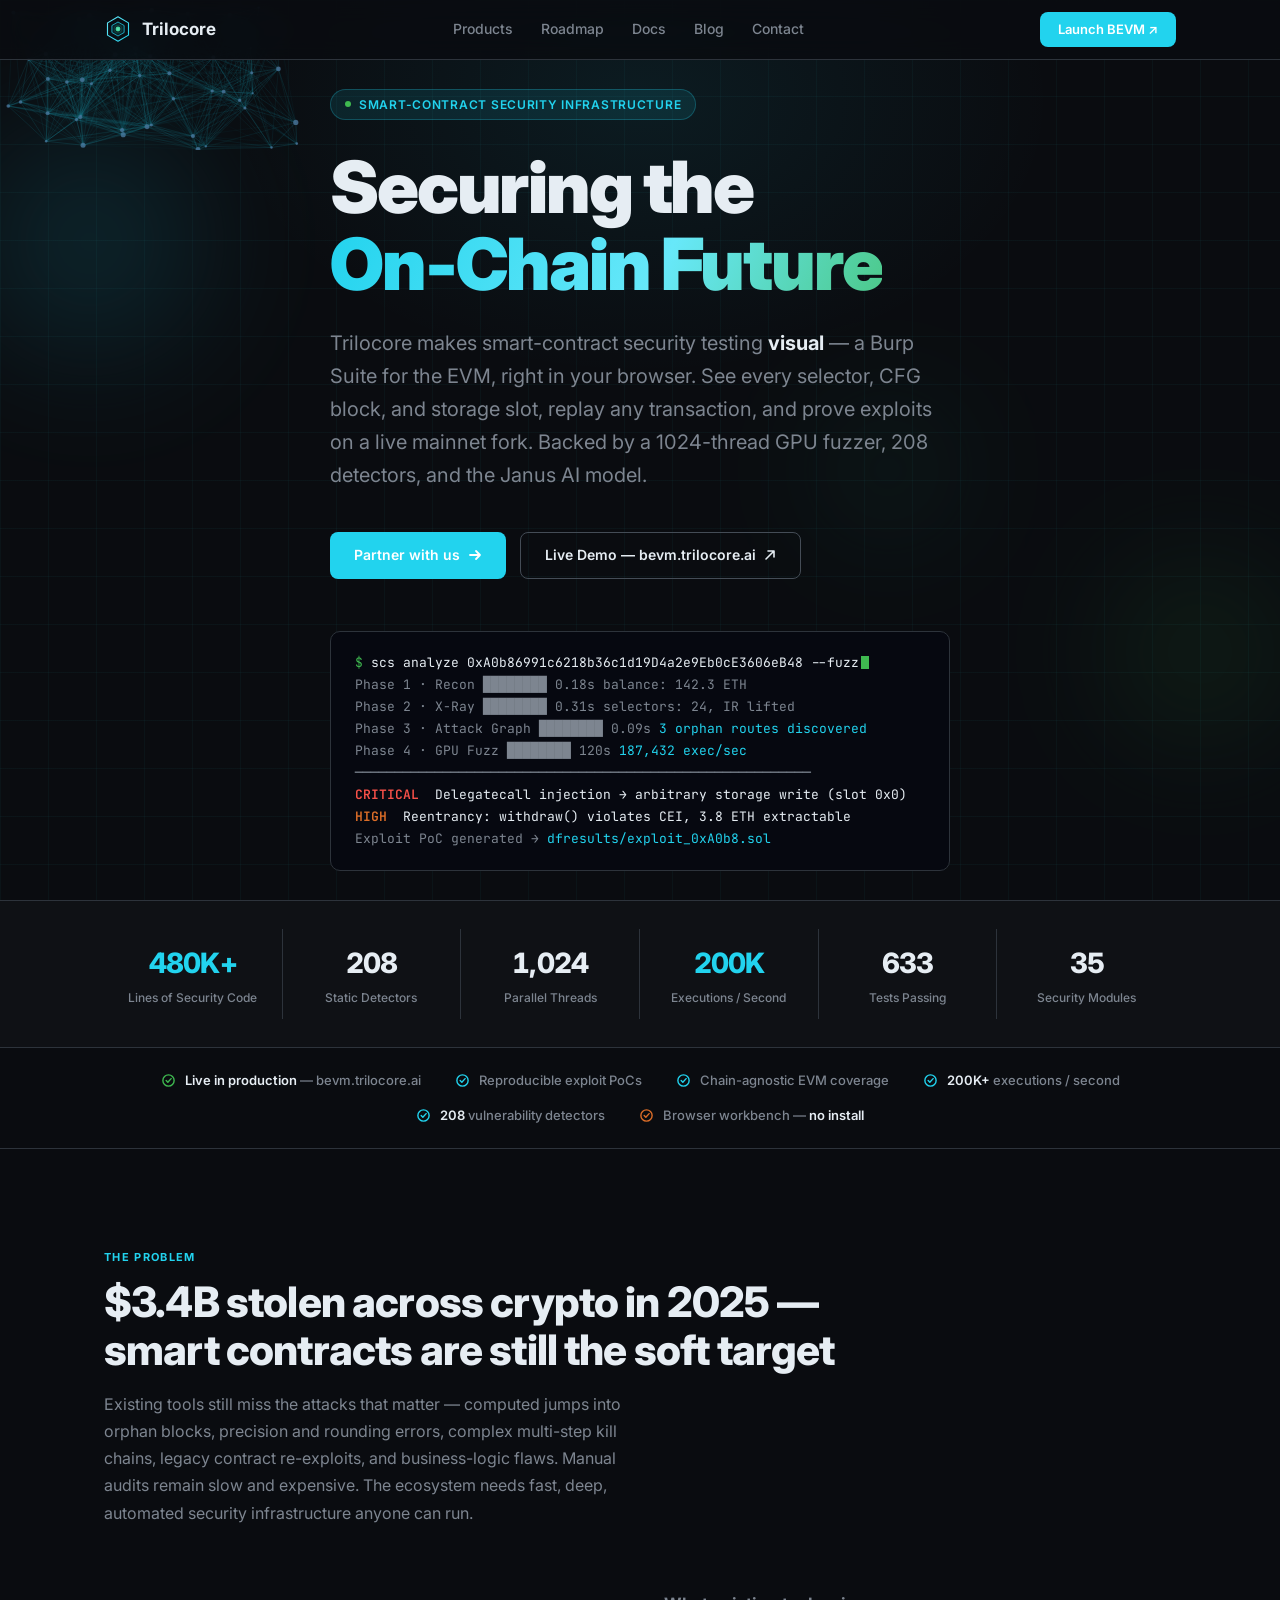
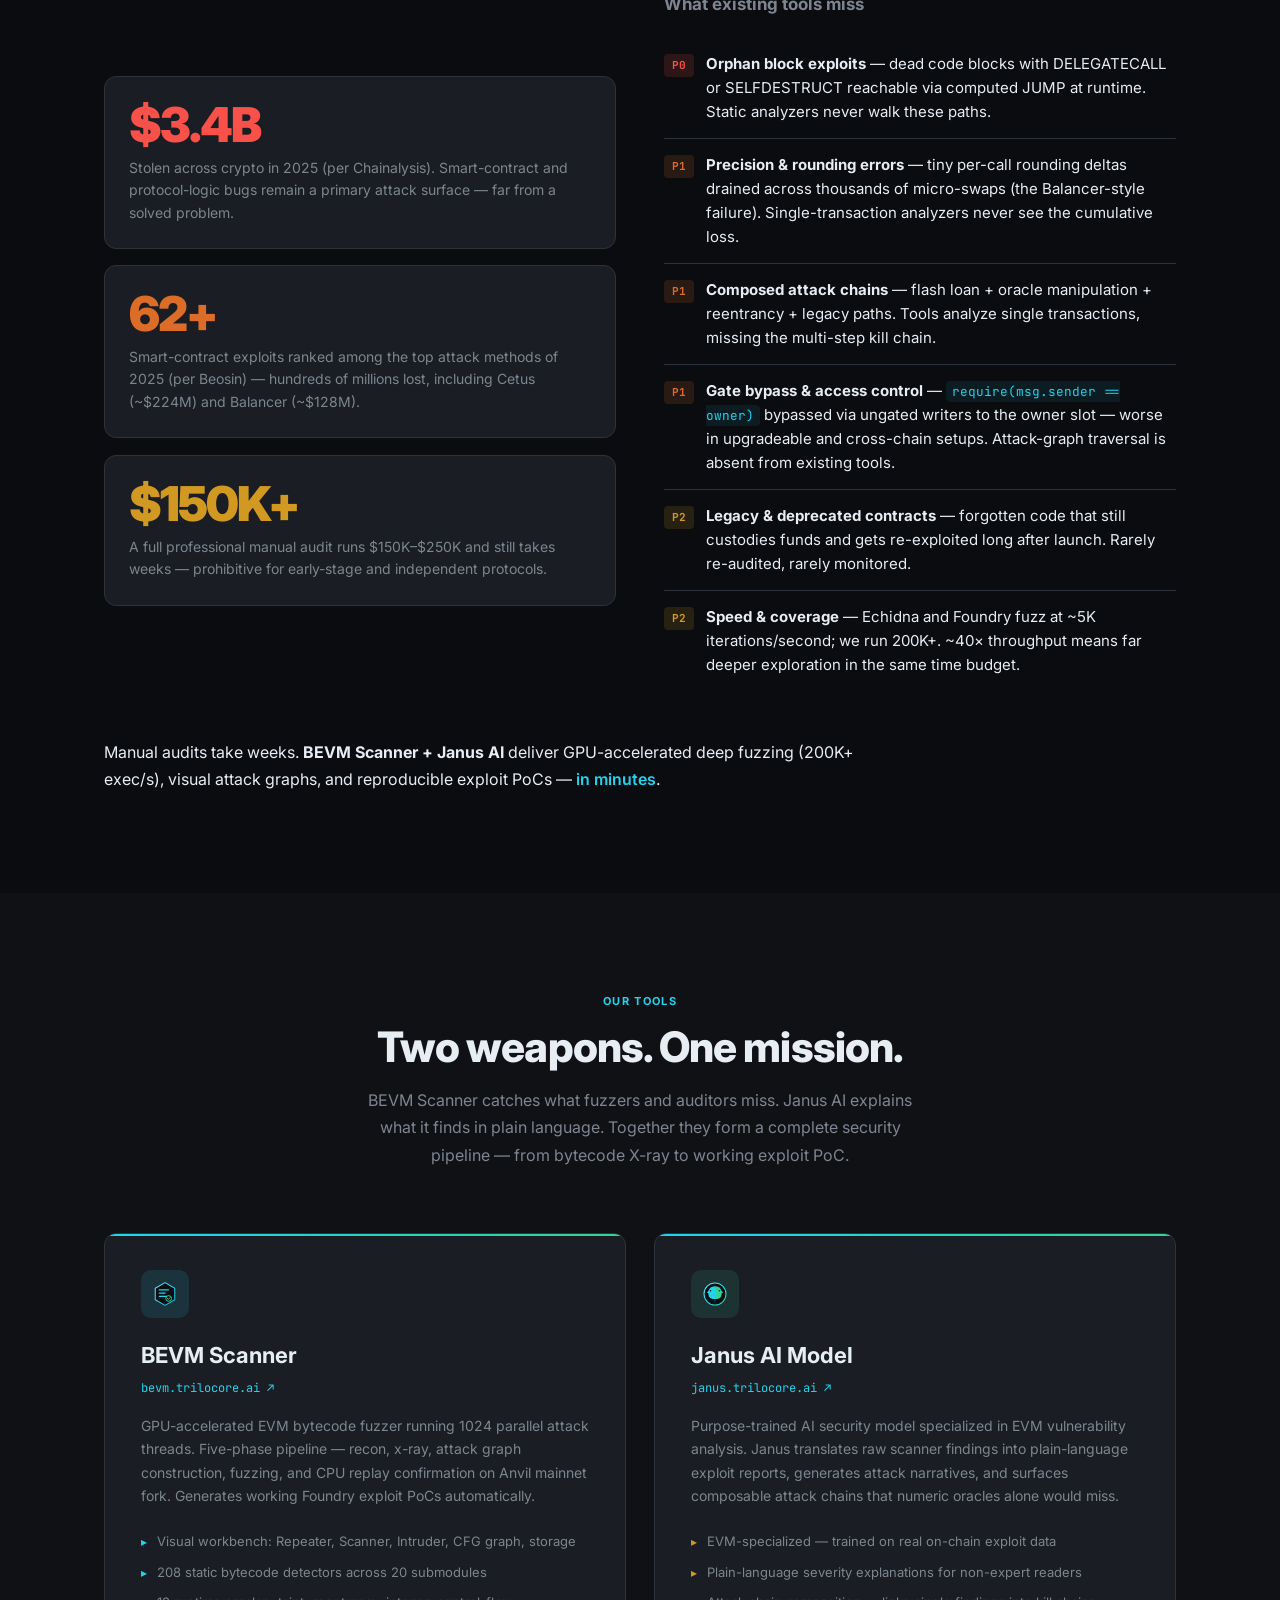
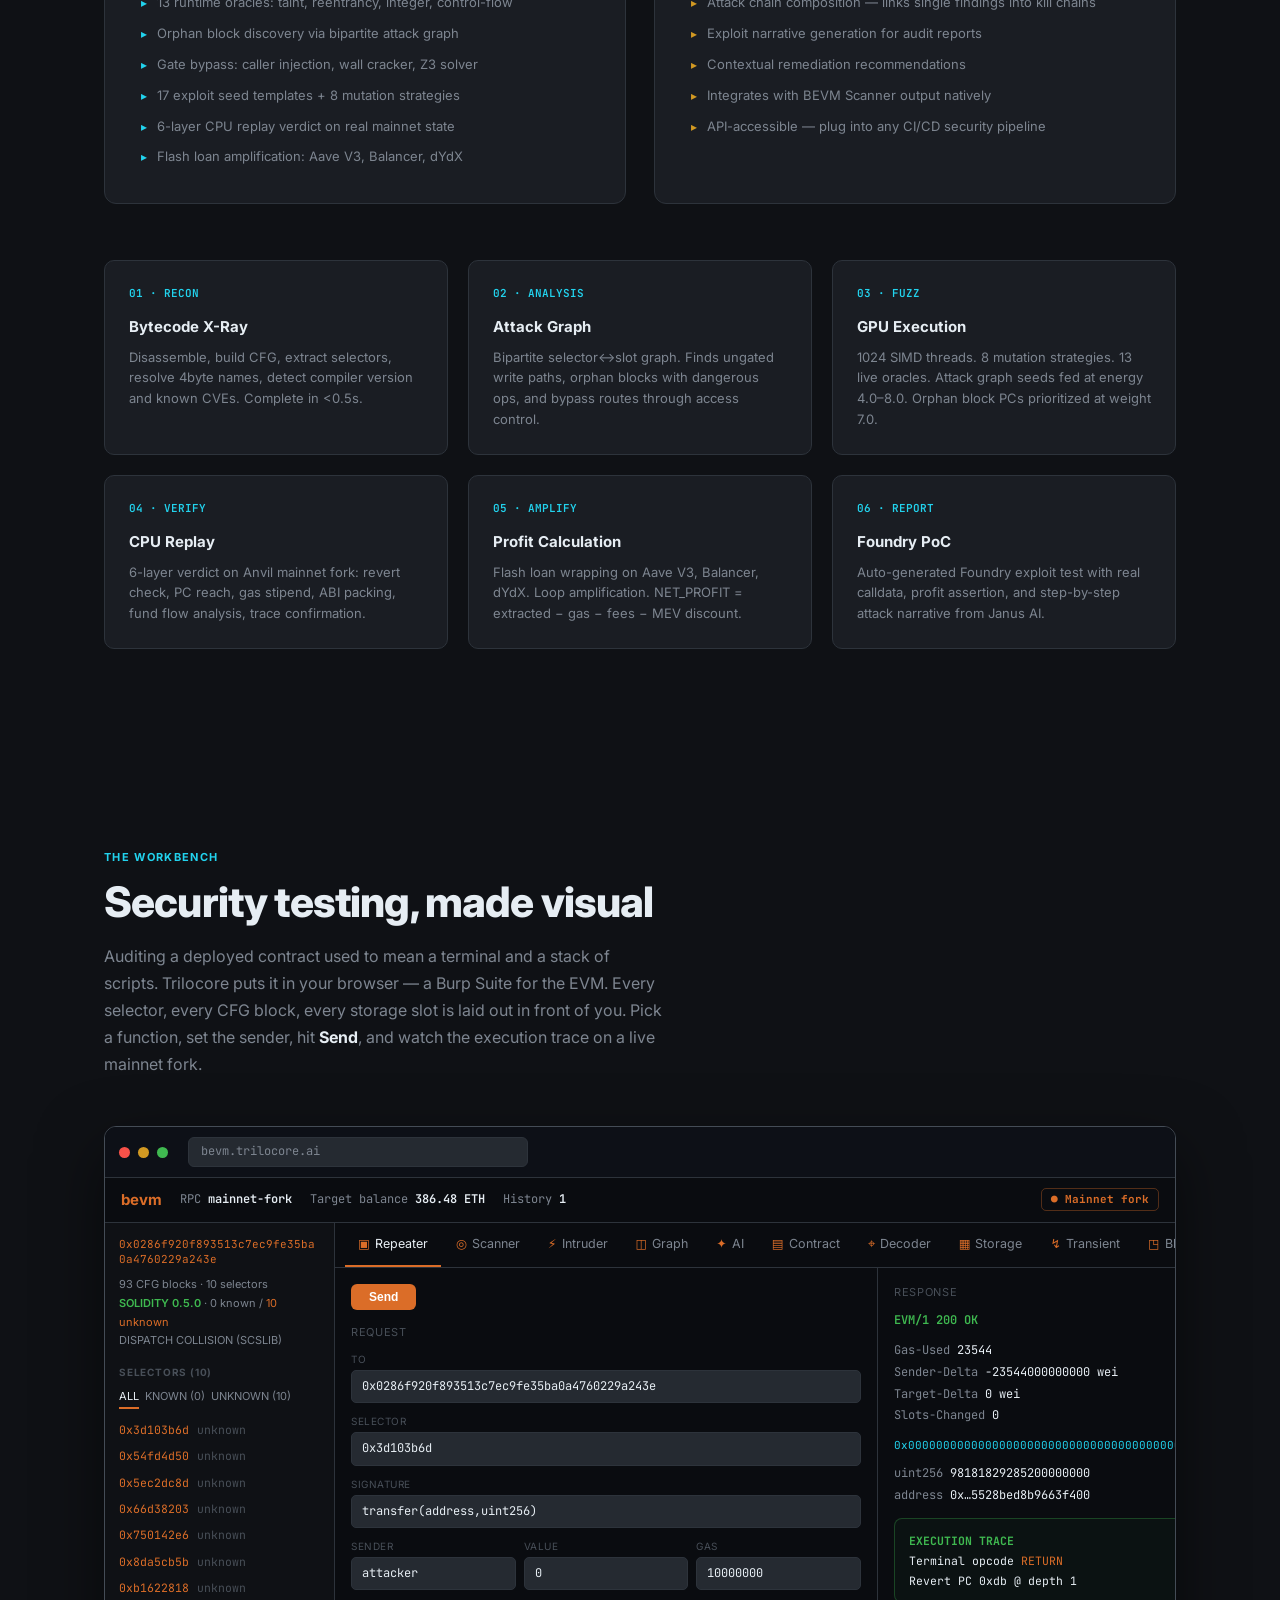
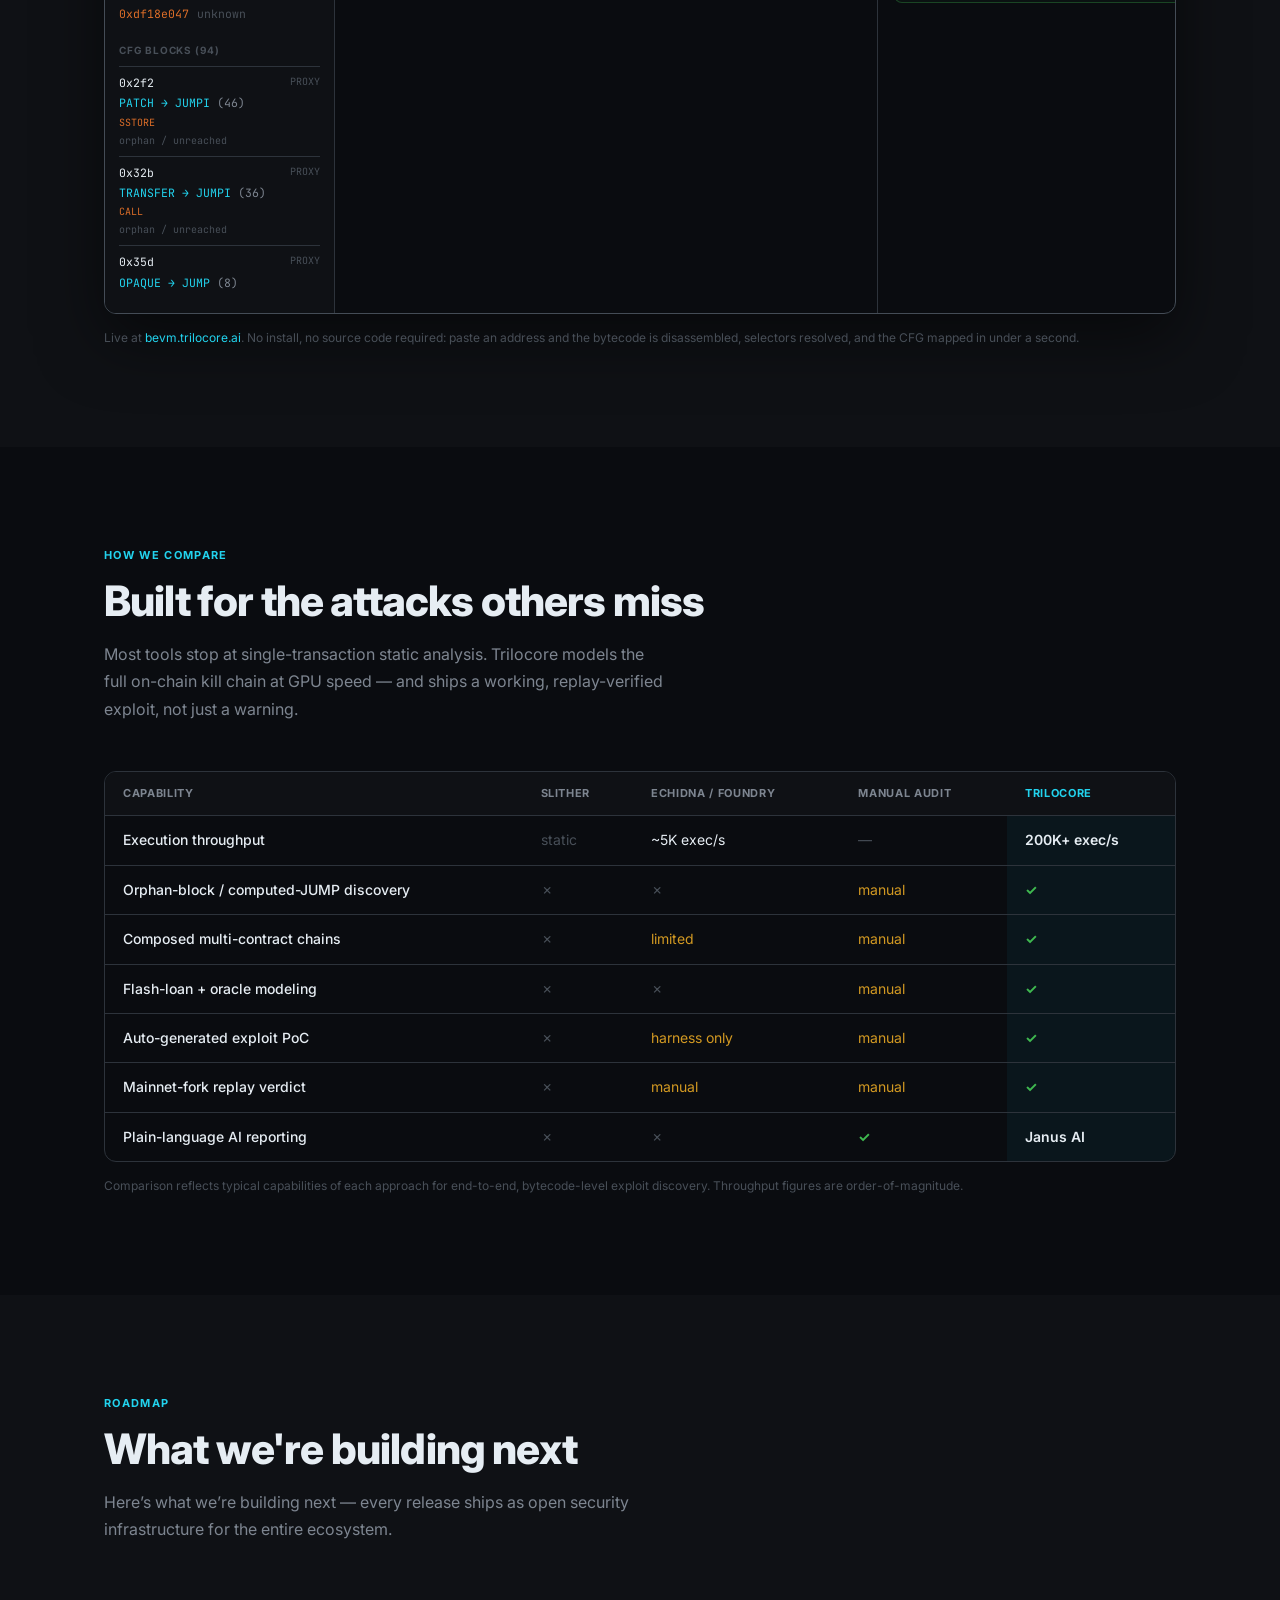
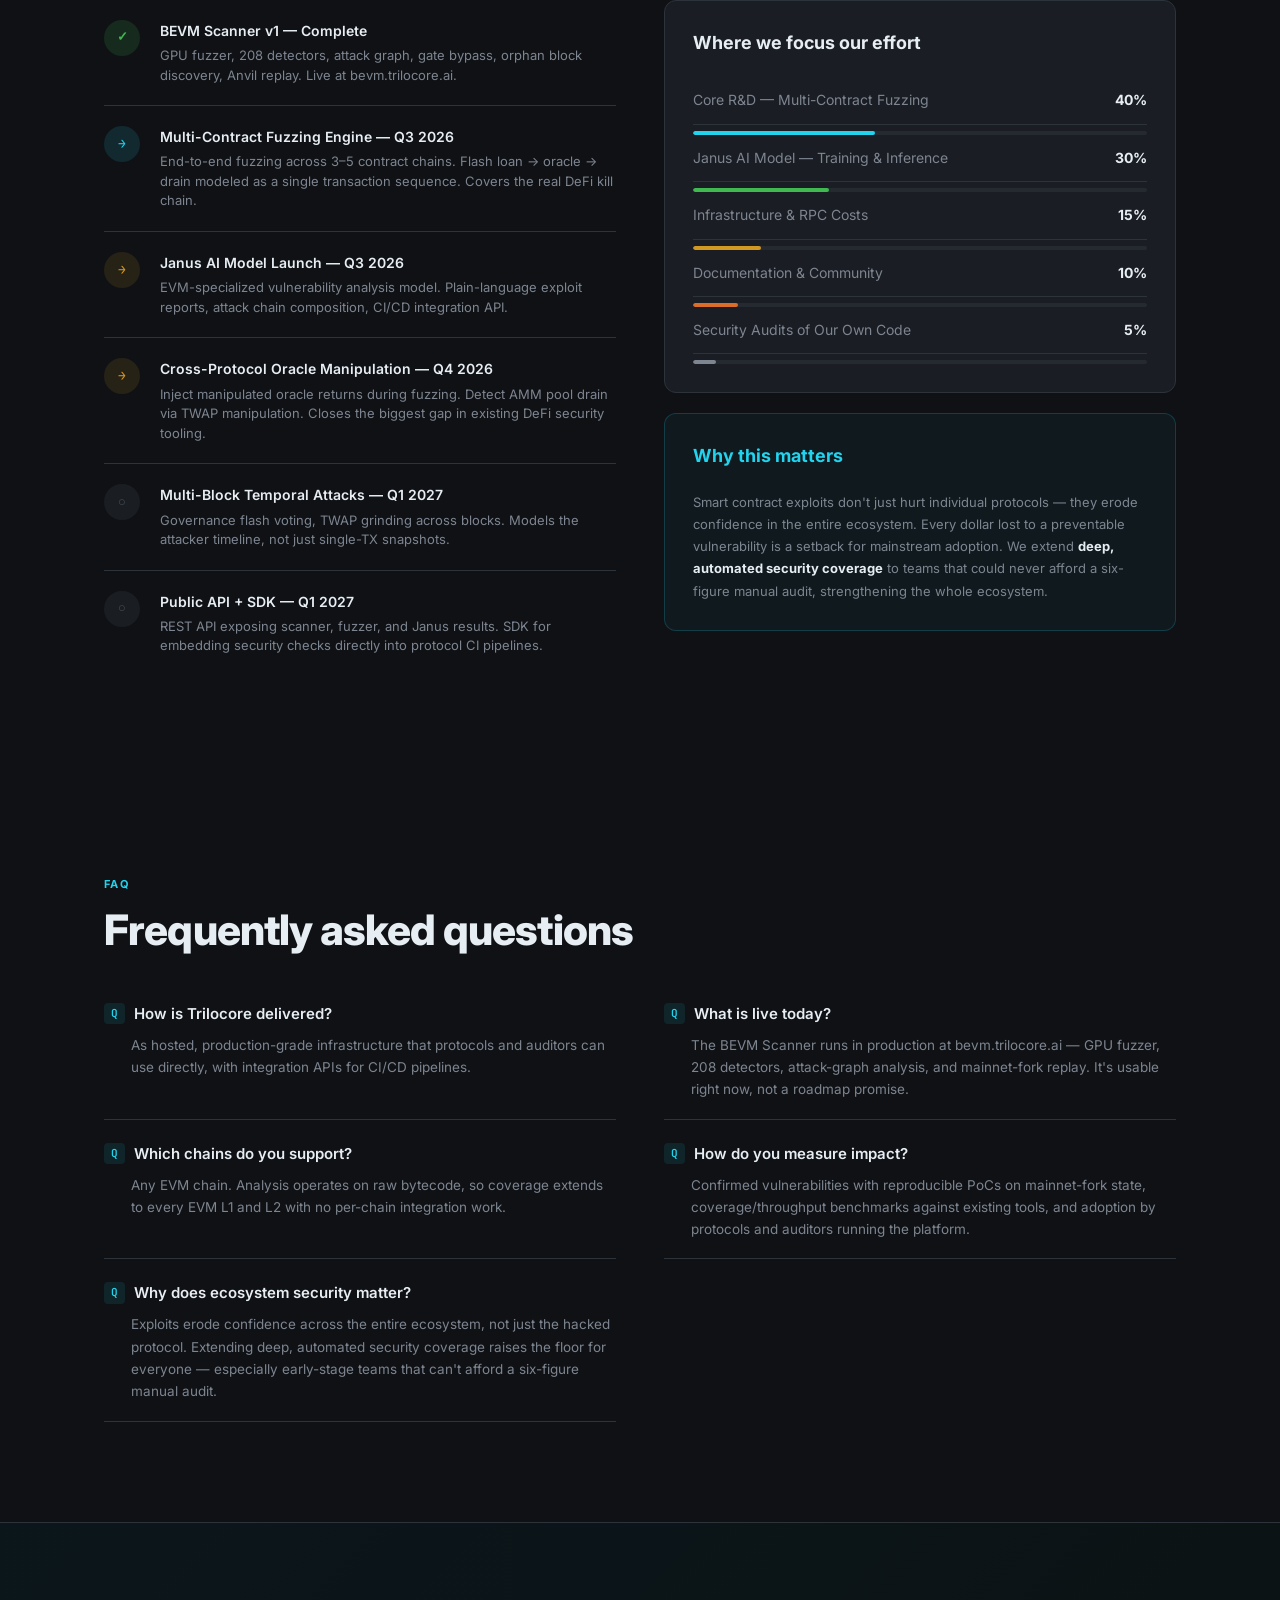
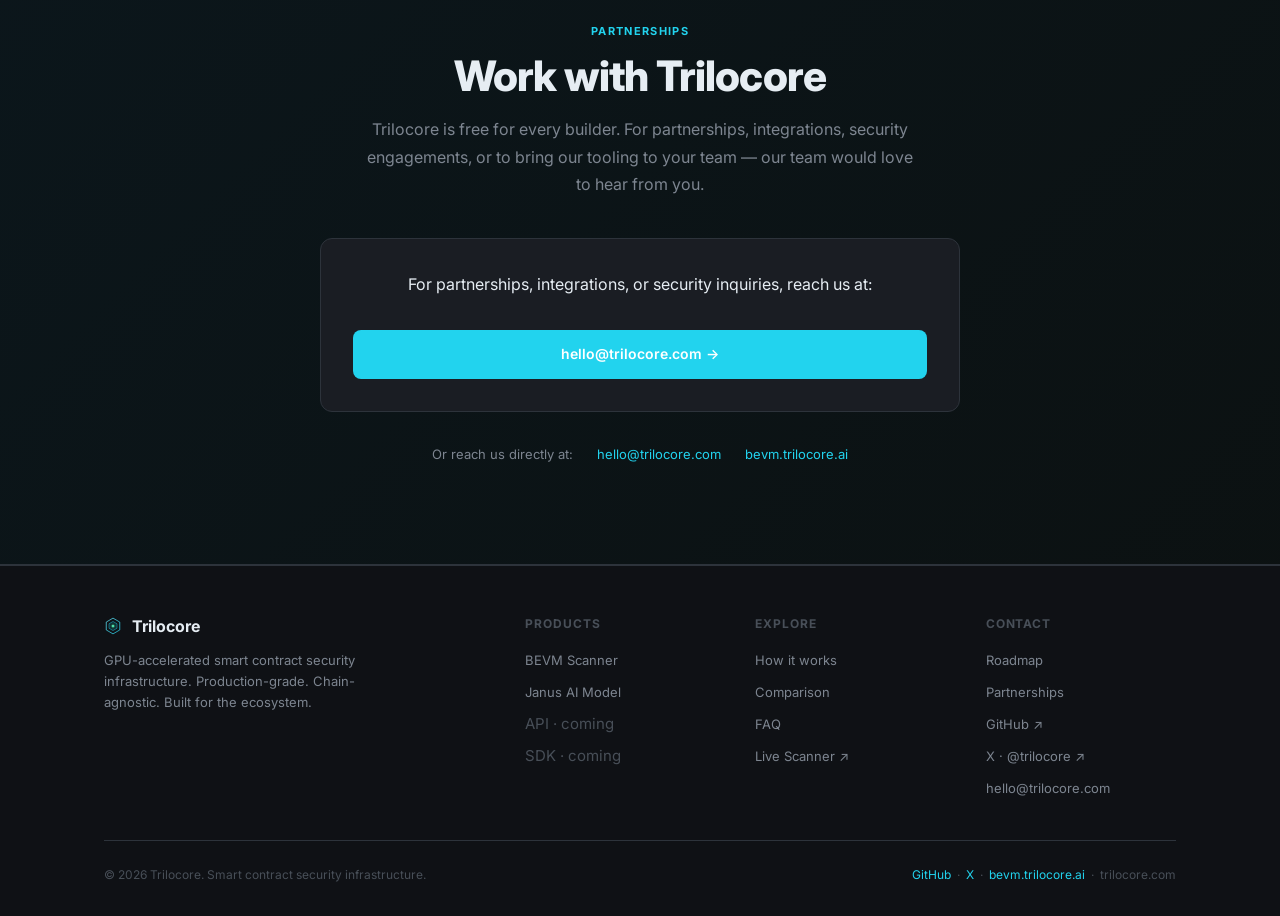
==== commit 33e3f886: "feat(site): use official Trilocore brand marks (nav, footer, products) Replace the ad-hoc inline pla" ====
--- a/index.html
+++ b/index.html
@@ -811,11 +811,7 @@
 <nav>
   <div class="nav-inner">
     <div class="nav-logo">
-      <svg width="28" height="28" viewBox="0 0 28 28" fill="none">
-        <polygon class="logo-outer" points="14,2 26,8 26,20 14,26 2,20 2,8" fill="none" stroke="#22d3ee" stroke-width="1.5"/>
-        <polygon class="logo-inner" points="14,7 21,11 21,17 14,21 7,17 7,11" fill="rgba(34,211,238,.1)" stroke="#22d3ee" stroke-width="1"/>
-        <circle class="logo-core" cx="14" cy="14" r="2.5" fill="#3fb950"/>
-      </svg>
+      <img src="/trilocore-mark-terminal.svg" alt="" width="28" height="28" />
       Trilocore
     </div>
     <ul class="nav-links">
@@ -1045,13 +1041,7 @@
       <!-- BEVM -->
       <div class="product-card bevm-card reveal reveal-delay-1">
         <div class="product-icon blue">
-          <svg width="24" height="24" viewBox="0 0 24 24" fill="none">
-            <rect x="2" y="3" width="20" height="14" rx="2" stroke="#22d3ee" stroke-width="1.6"/>
-            <path d="M8 21h8M12 17v4" stroke="#22d3ee" stroke-width="1.6" stroke-linecap="round"/>
-            <path d="M6 7h4M6 10h3M6 13h6" stroke="#22d3ee" stroke-width="1.2" stroke-linecap="round" opacity=".6"/>
-            <circle cx="17" cy="10" r="2.5" stroke="#34d399" stroke-width="1.4"/>
-            <path d="M16 10l.8.8 1.6-1.6" stroke="#34d399" stroke-width="1.2" stroke-linecap="round"/>
-          </svg>
+          <img src="/bevm-mark-terminal.svg" alt="BEVM Scanner" width="26" height="26" />
         </div>
         <div class="product-name">BEVM Scanner</div>
         <div class="product-url">
@@ -1078,16 +1068,7 @@
       <!-- Janus -->
       <div class="product-card janus-card reveal reveal-delay-2">
         <div class="product-icon gold">
-          <svg width="24" height="24" viewBox="0 0 64 64" fill="none">
-            <circle cx="32" cy="32" r="27" fill="none" stroke="#22d3ee" stroke-width="2.6"/>
-            <line x1="32" y1="9" x2="32" y2="55" stroke="#22d3ee" stroke-width="1.2" opacity=".35"/>
-            <path d="M32,13 L25,14 Q19,15 17.5,21 L16,24 L12,28 L16,30 L15,33 L17,34 L16,37 L20,42 L26,44 L32,44 Z" fill="#22d3ee"/>
-            <circle cx="21" cy="24" r="1.9" fill="#0a0c10"/>
-            <g transform="translate(64,0) scale(-1,1)">
-              <path d="M32,13 L25,14 Q19,15 17.5,21 L16,24 L12,28 L16,30 L15,33 L17,34 L16,37 L20,42 L26,44 L32,44 Z" fill="#34d399"/>
-              <circle cx="21" cy="24" r="1.9" fill="#0a0c10"/>
-            </g>
-          </svg>
+          <img src="/janus-mark-terminal.svg" alt="Janus AI" width="26" height="26" />
         </div>
         <div class="product-name">Janus AI Model</div>
         <div class="product-url">
@@ -1512,11 +1493,7 @@
     <div class="footer-grid">
       <div>
         <div class="footer-brand">
-          <svg width="18" height="18" viewBox="0 0 28 28" fill="none" style="vertical-align:-3px;margin-right:6px">
-            <polygon points="14,2 26,8 26,20 14,26 2,20 2,8" fill="none" stroke="#22d3ee" stroke-width="1.5"/>
-            <polygon points="14,7 21,11 21,17 14,21 7,17 7,11" fill="rgba(34,211,238,.1)" stroke="#22d3ee" stroke-width="1"/>
-            <circle cx="14" cy="14" r="2.5" fill="#3fb950"/>
-          </svg>
+          <img src="/trilocore-mark-terminal.svg" alt="" width="18" height="18" style="vertical-align:-3px;margin-right:6px" />
           Trilocore
         </div>
         <div class="footer-tagline">
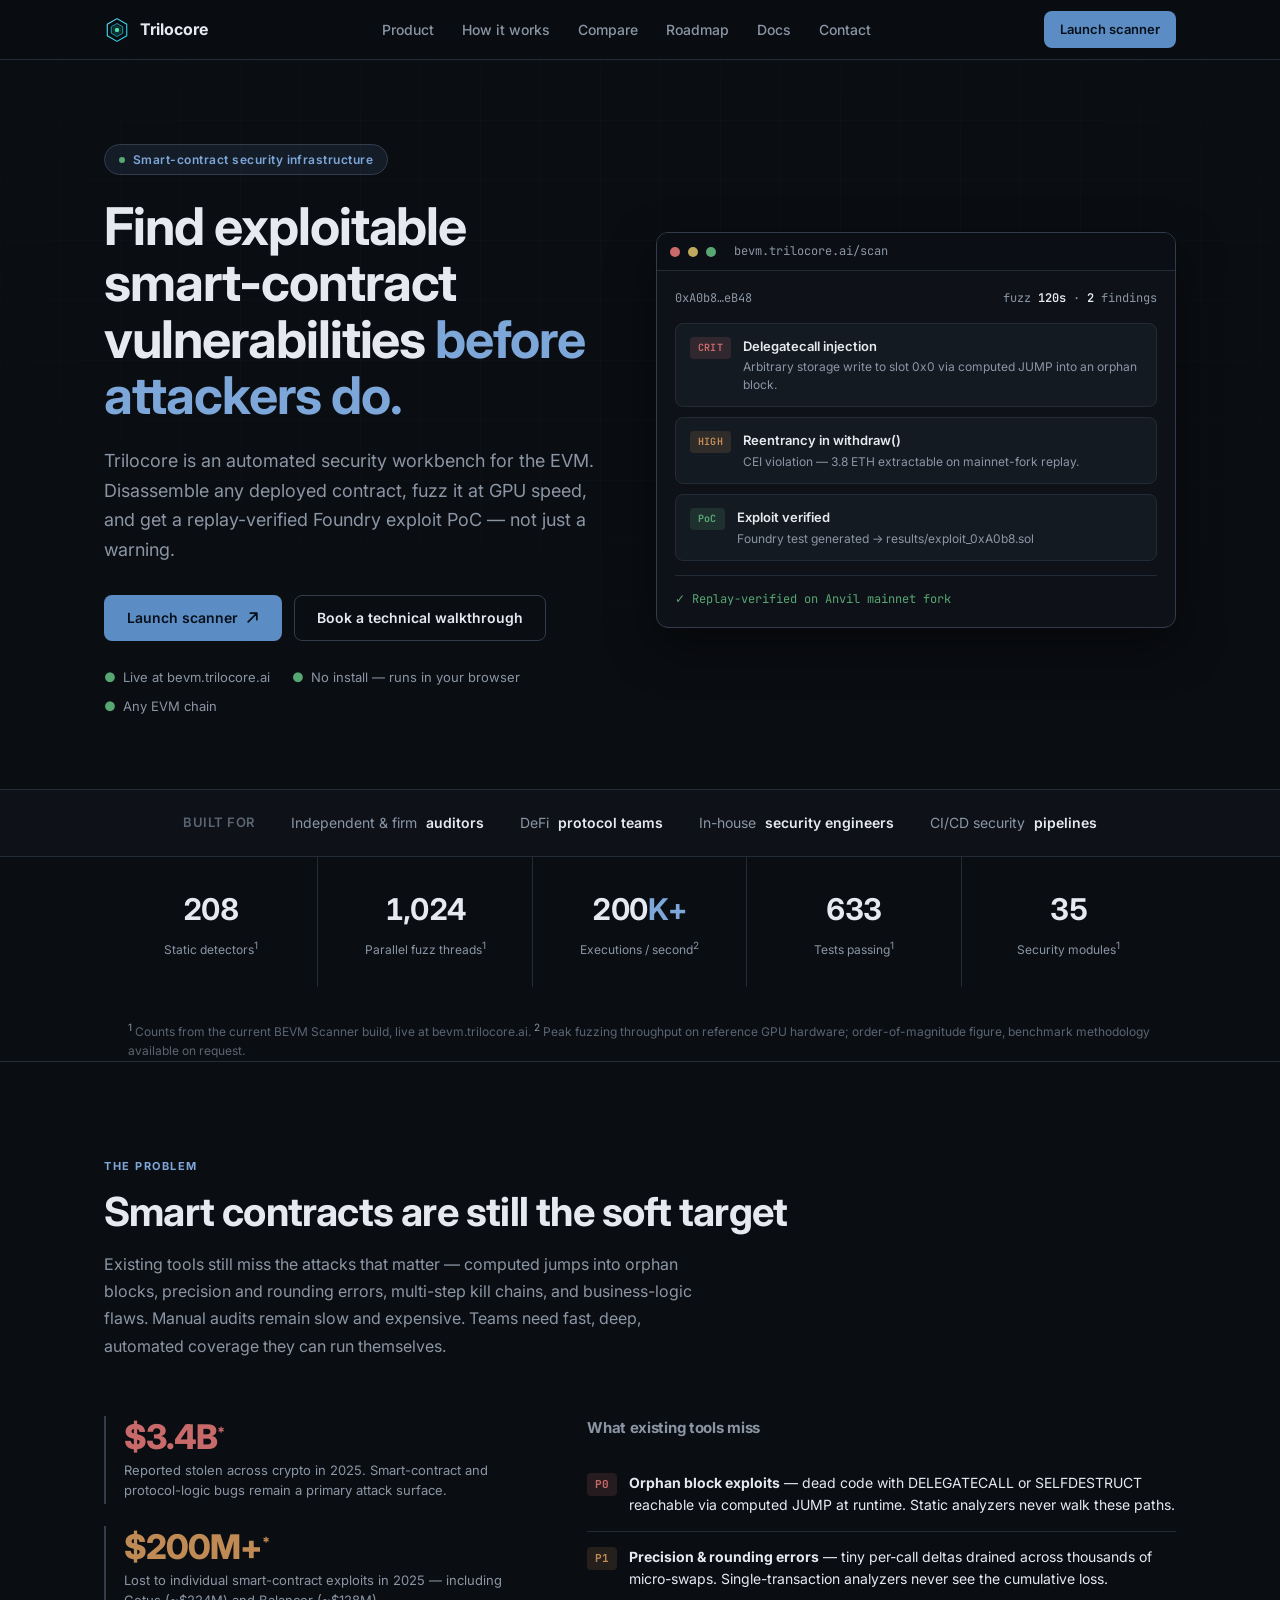
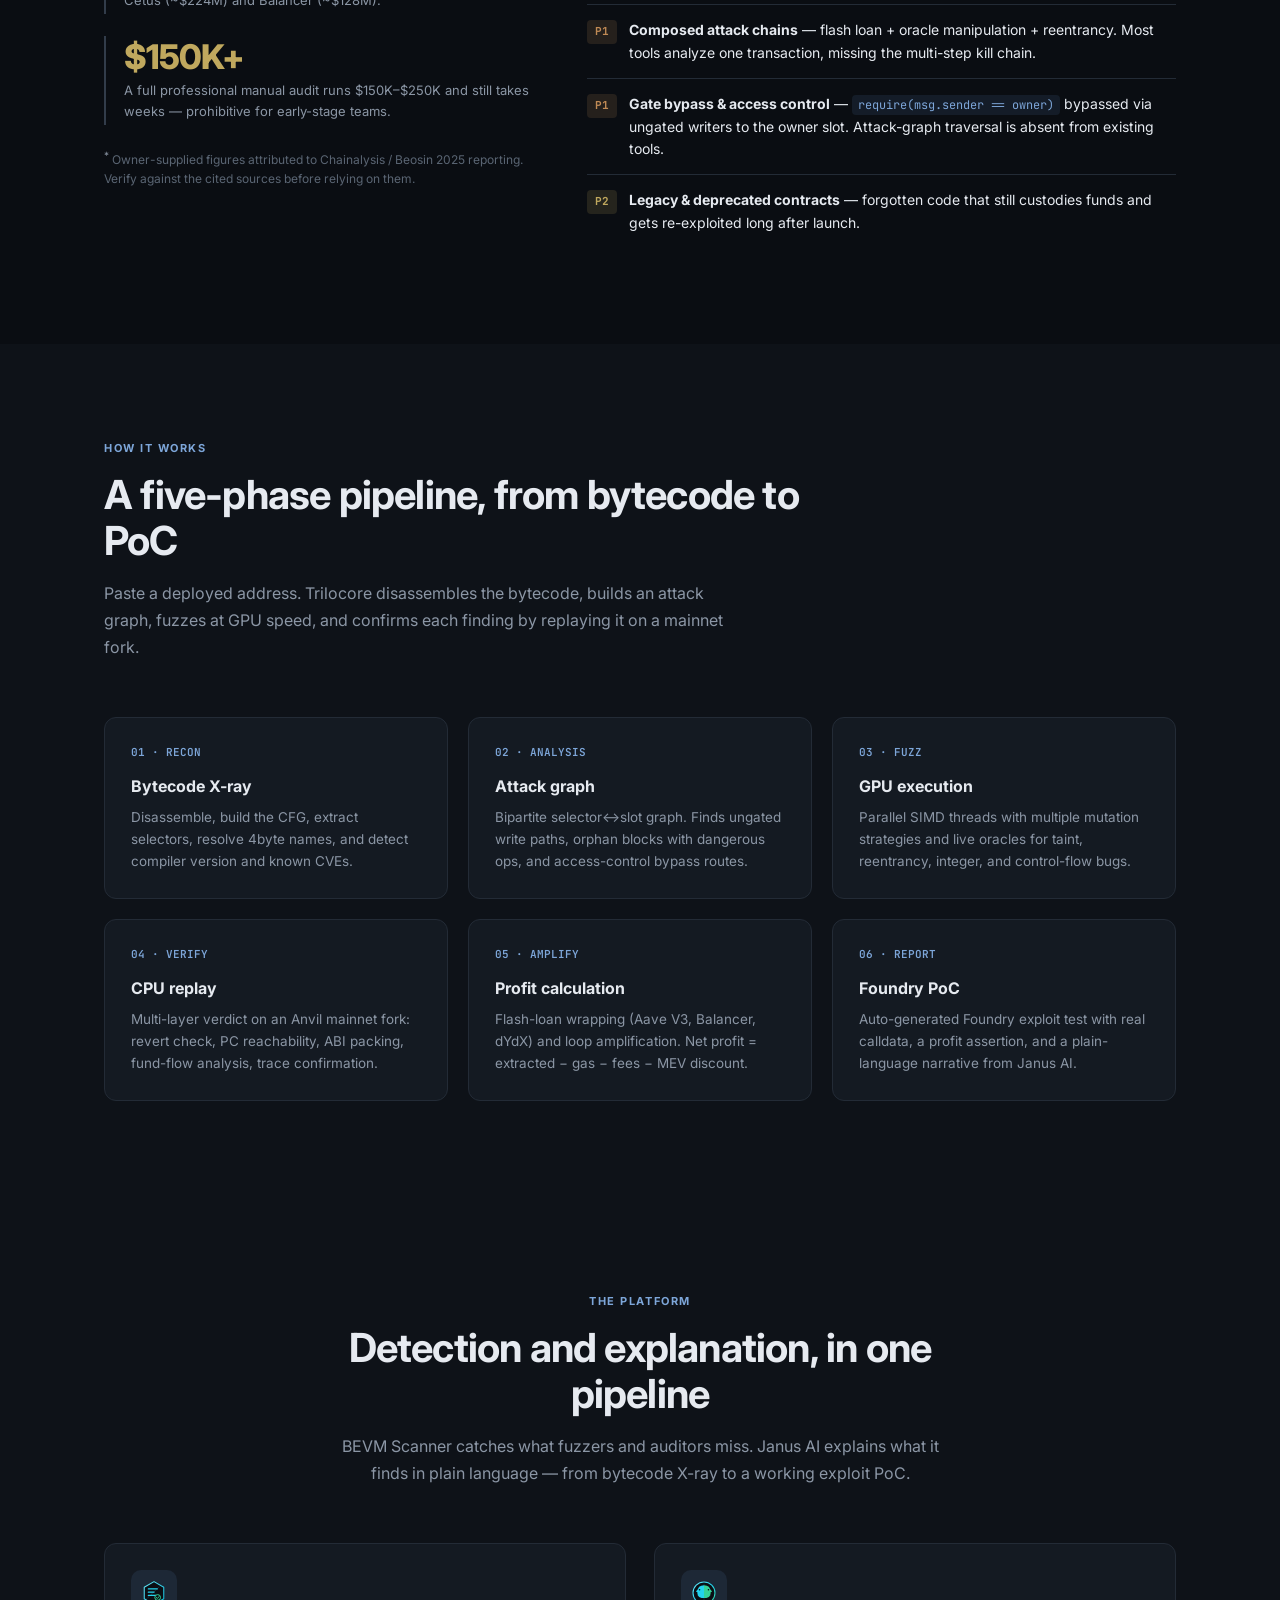
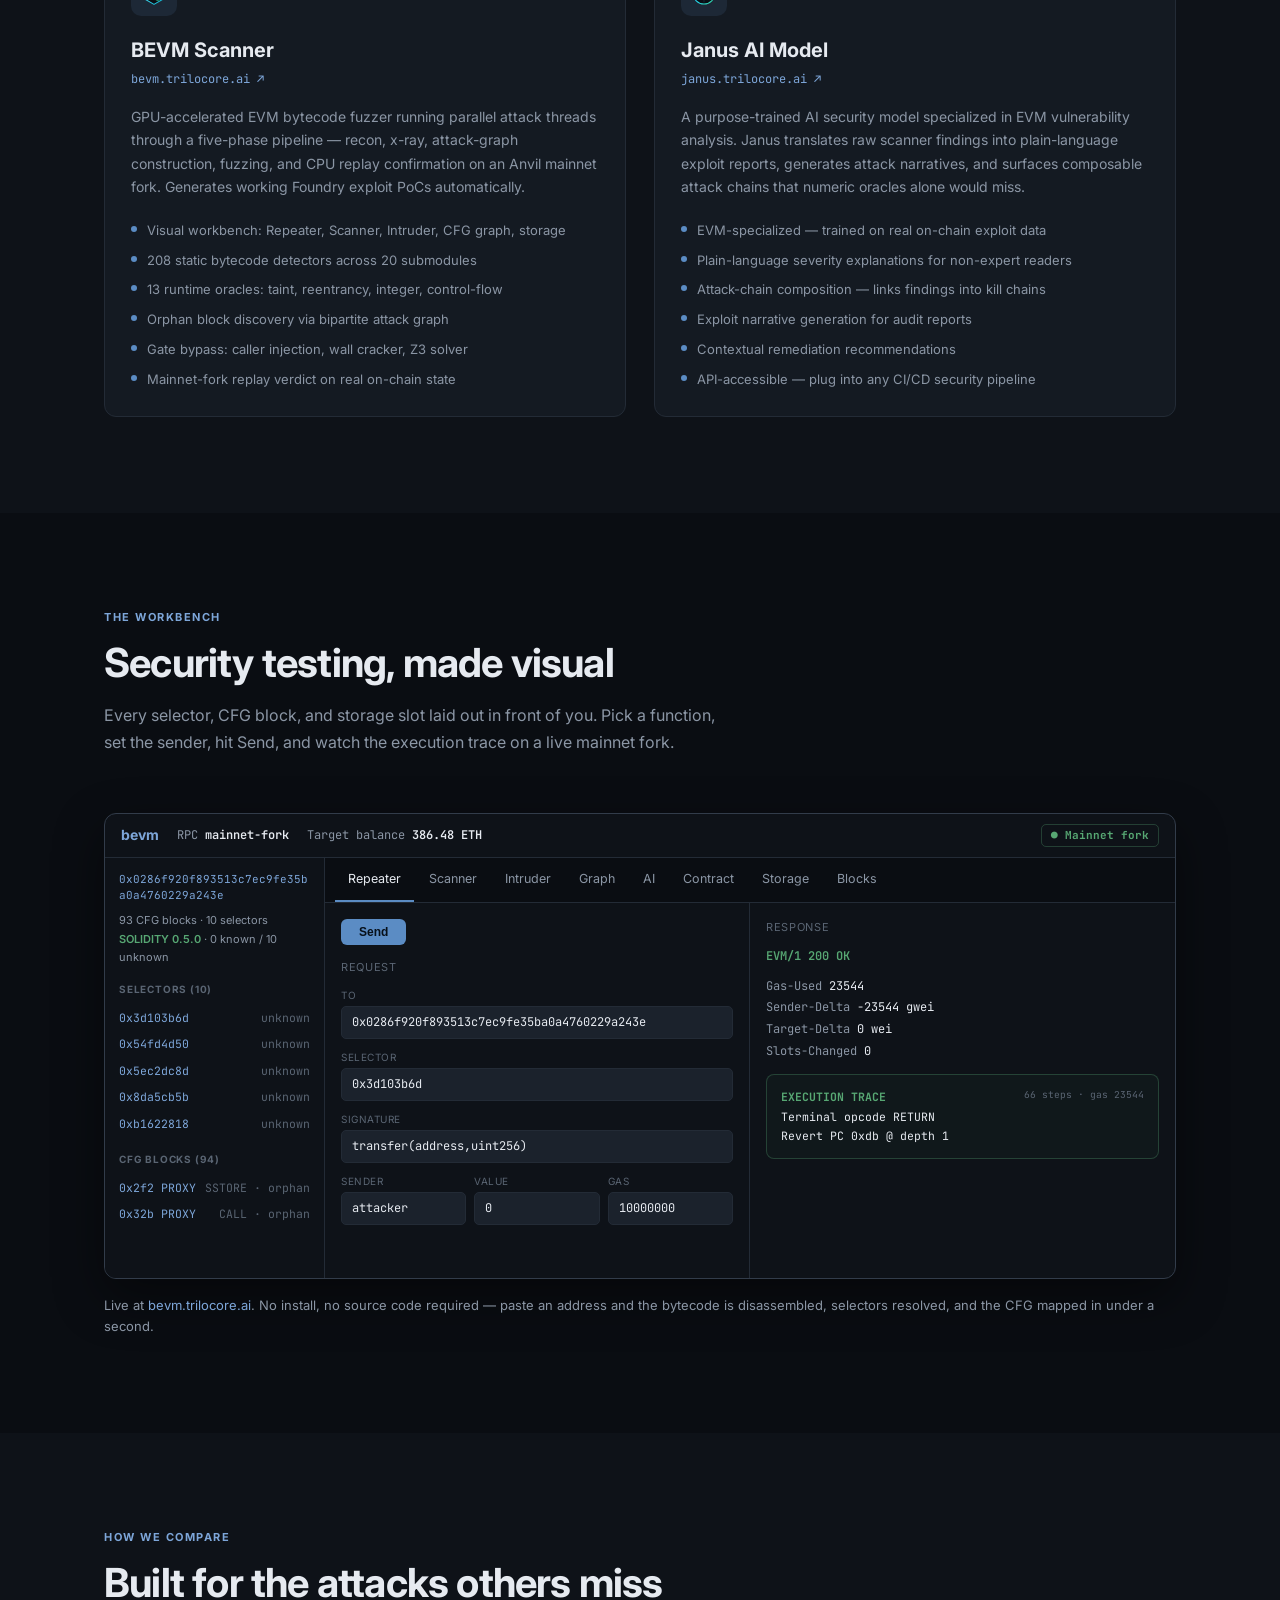
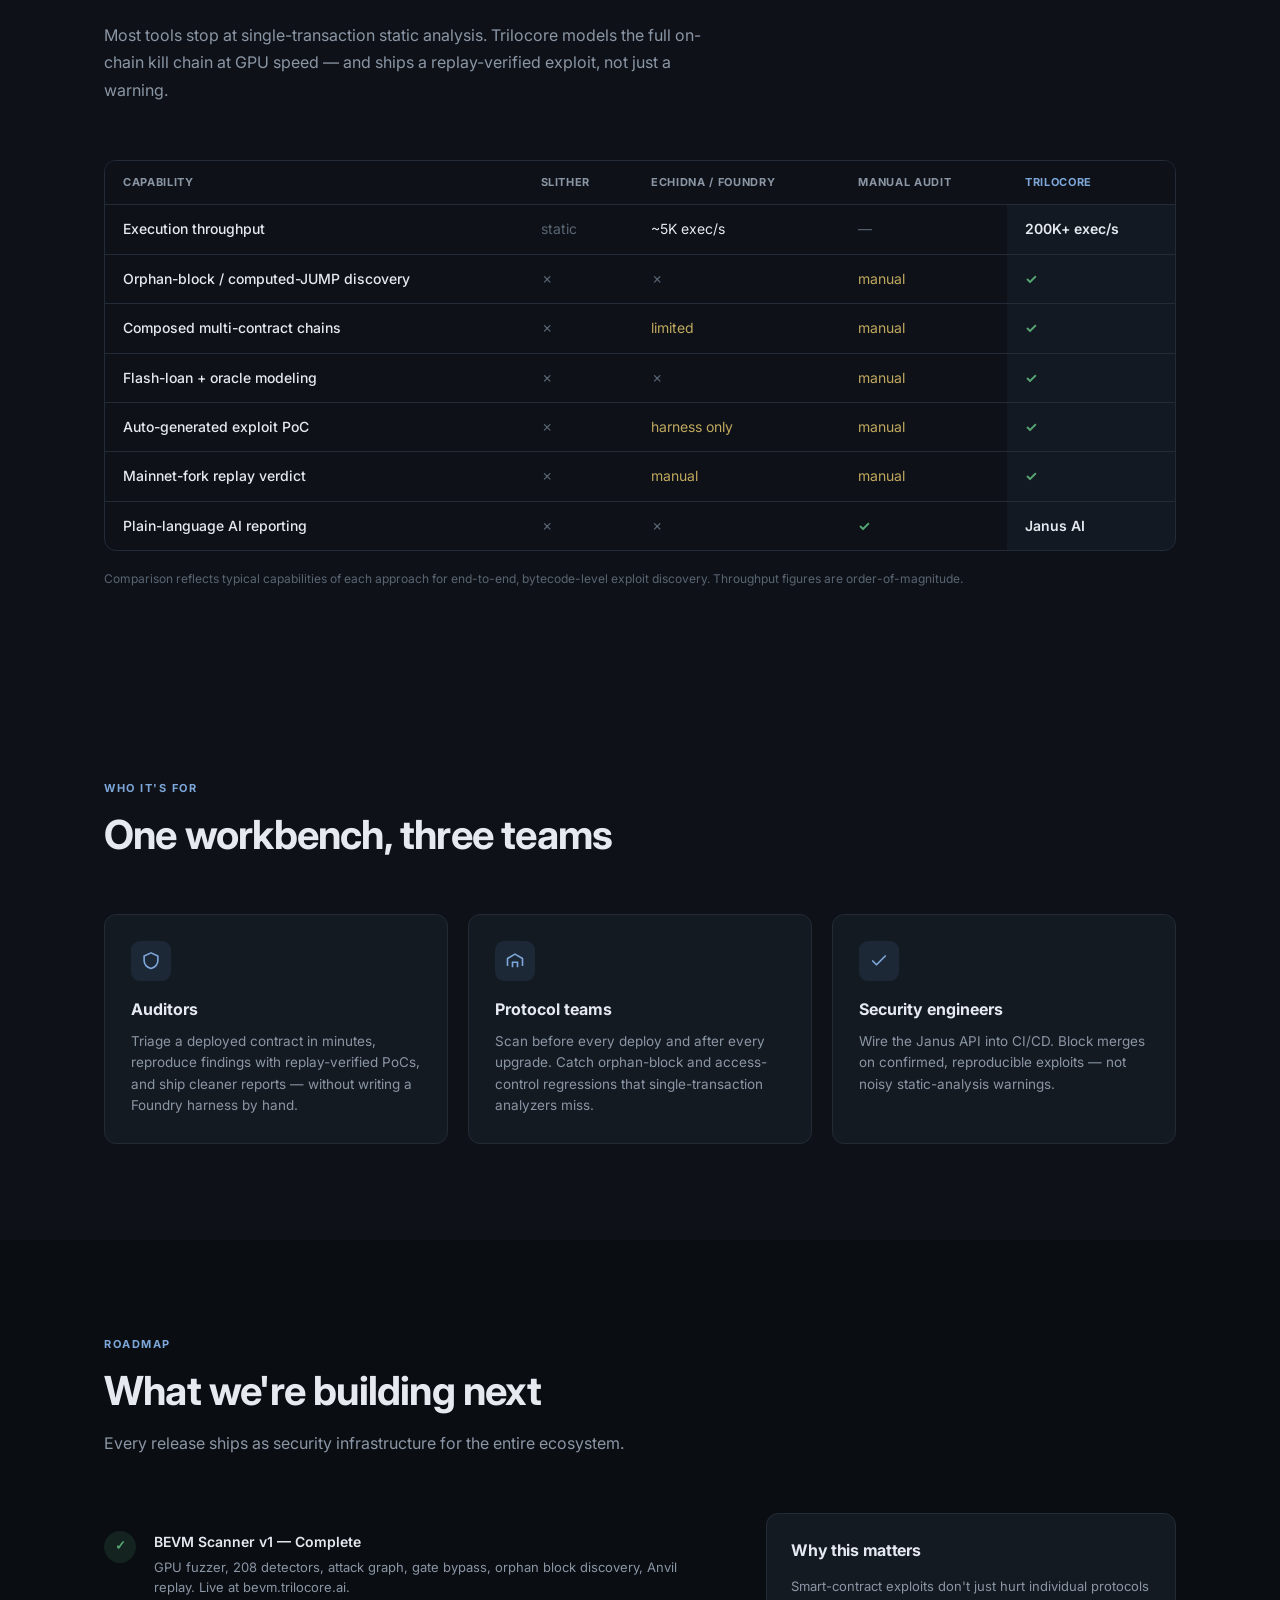
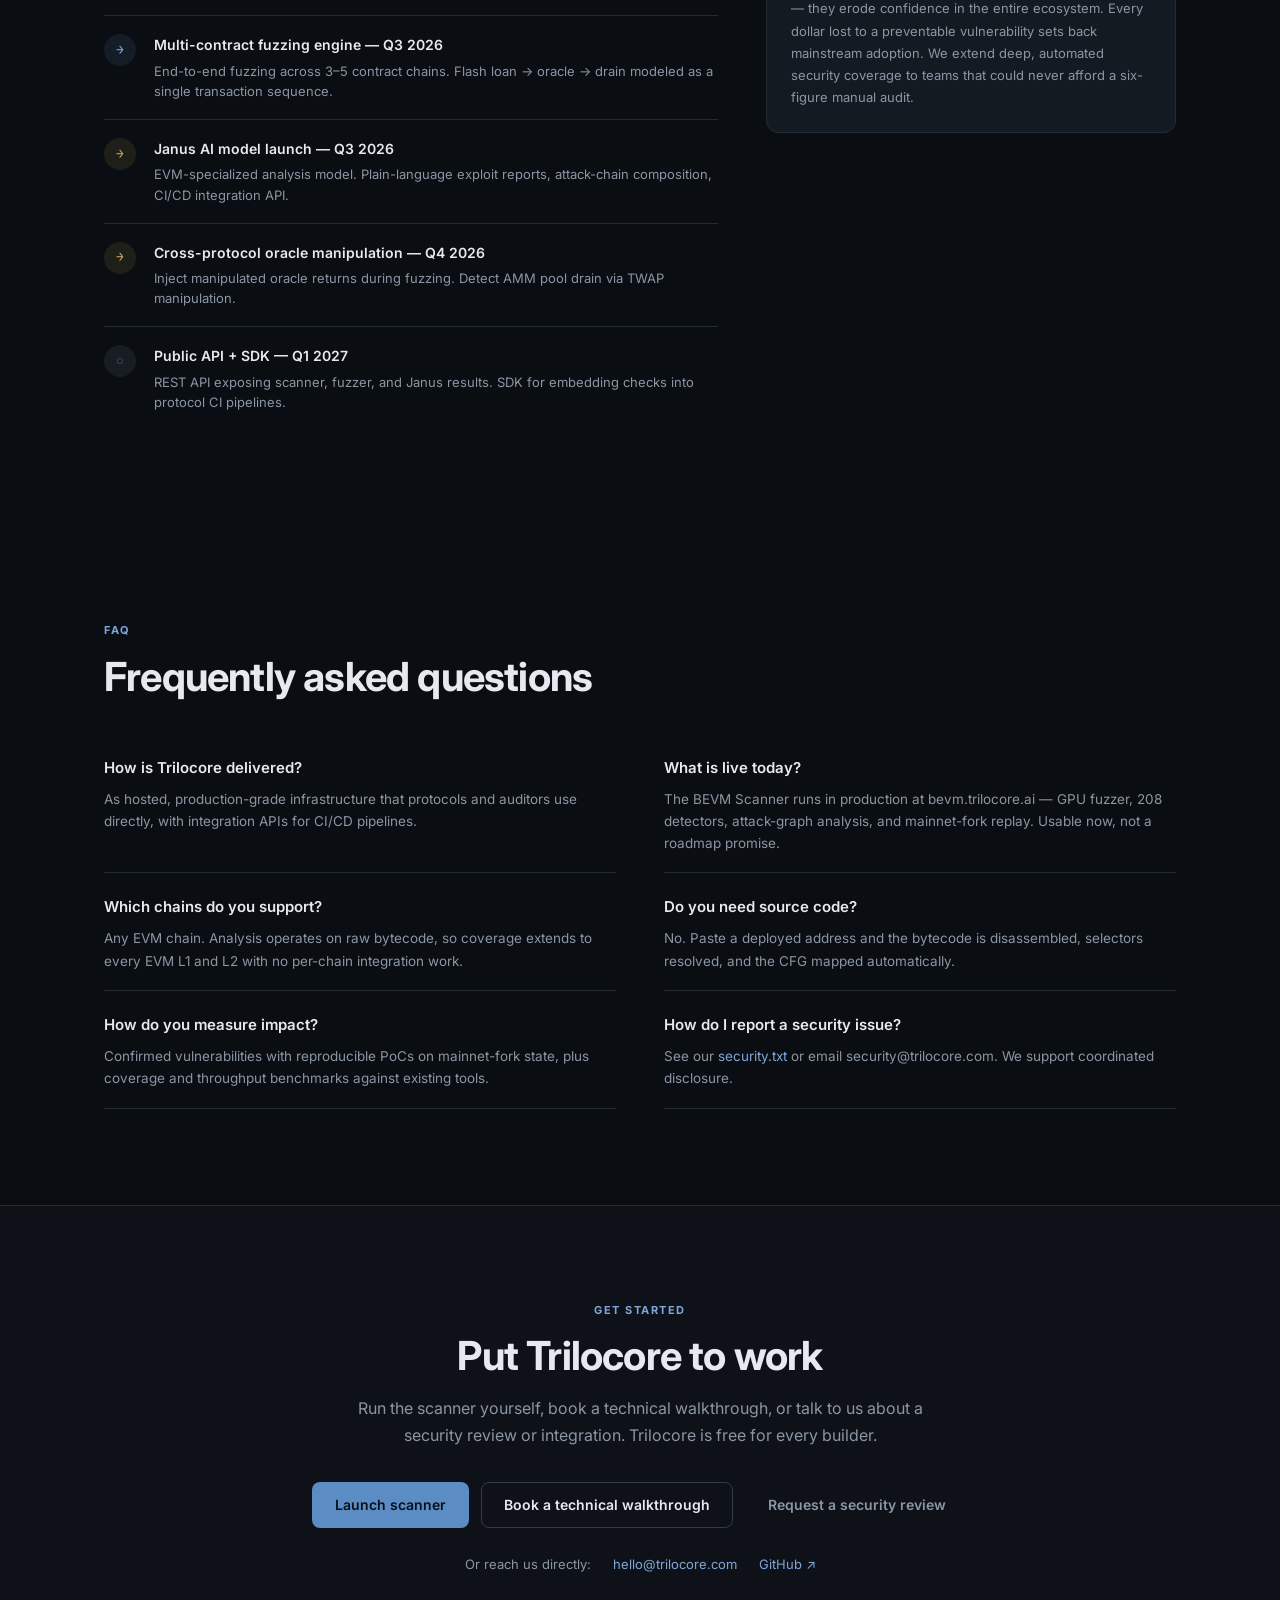
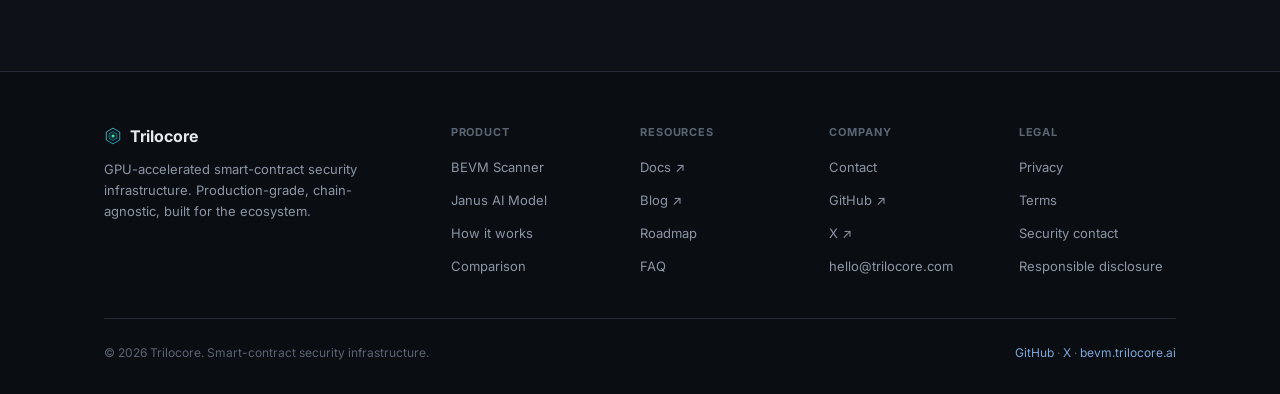
==== commit 4d6d36bf: "feat: website split into js and css" ====
--- a/index.html
+++ b/index.html
@@ -3,33 +3,35 @@
 <head>
   <meta charset="UTF-8" />
   <meta name="viewport" content="width=device-width, initial-scale=1.0" />
-  <title>Trilocore — Blockchain Security Infrastructure</title>
-  <meta name="description" content="Trilocore makes smart-contract security testing visual — a Burp Suite for the EVM in your browser. See selectors and CFG blocks, replay transactions, prove exploits on a mainnet fork. GPU fuzzer + Janus AI." />
+  <title>Trilocore — Smart-Contract Security Infrastructure</title>
+  <meta name="description" content="Trilocore finds exploitable smart-contract vulnerabilities before attackers do. A GPU-accelerated EVM fuzzer with an interactive security workbench, replay-verified exploit PoCs, and the Janus AI analysis model — built for auditors, protocols, and security teams." />
   <link rel="canonical" href="https://trilocore.com/" />
-  <meta name="theme-color" content="#0a0c10" />
+  <meta name="theme-color" content="#0a0d12" />
   <link rel="icon" type="image/svg+xml" href="/favicon.svg" />
   <link rel="apple-touch-icon" href="/favicon.svg" />
 
   <!-- Open Graph -->
   <meta property="og:type" content="website" />
   <meta property="og:site_name" content="Trilocore" />
-  <meta property="og:title" content="Trilocore — Blockchain Security Infrastructure" />
-  <meta property="og:description" content="GPU-accelerated EVM fuzzer + AI-powered vulnerability detection. Securing the on-chain future." />
+  <meta property="og:title" content="Trilocore — Smart-Contract Security Infrastructure" />
+  <meta property="og:description" content="Find exploitable smart-contract vulnerabilities before attackers do. GPU-accelerated EVM fuzzer, visual security workbench, and replay-verified exploit PoCs." />
   <meta property="og:url" content="https://trilocore.com/" />
   <meta property="og:image" content="https://trilocore.com/og-image.png" />
   <meta property="og:image:width" content="1200" />
   <meta property="og:image:height" content="630" />
-  <meta property="og:image:alt" content="Trilocore — Securing the On-Chain Future" />
+  <meta property="og:image:alt" content="Trilocore — Smart-Contract Security Infrastructure" />
 
   <!-- Twitter -->
   <meta name="twitter:card" content="summary_large_image" />
-  <meta name="twitter:title" content="Trilocore — Blockchain Security Infrastructure" />
-  <meta name="twitter:description" content="GPU-accelerated EVM fuzzer + AI-powered vulnerability detection. Securing the on-chain future." />
+  <meta name="twitter:title" content="Trilocore — Smart-Contract Security Infrastructure" />
+  <meta name="twitter:description" content="GPU-accelerated EVM fuzzer + AI-powered vulnerability detection with replay-verified exploit PoCs." />
   <meta name="twitter:image" content="https://trilocore.com/og-image.png" />
 
   <link rel="preconnect" href="https://fonts.googleapis.com" />
   <link rel="preconnect" href="https://fonts.gstatic.com" crossorigin />
-  <link href="https://fonts.googleapis.com/css2?family=Inter:wght@300;400;500;600;700;800;900&family=JetBrains+Mono:wght@400;500;600&display=swap" rel="stylesheet" />
+  <link href="https://fonts.googleapis.com/css2?family=Inter:wght@400;500;600;700;800&family=JetBrains+Mono:wght@400;500;600&display=swap" rel="stylesheet" />
+
+  <link rel="stylesheet" href="/assets/css/styles.css" />
 
   <!-- Structured data: Organization + flagship product -->
   <script type="application/ld+json">
@@ -41,7 +43,7 @@
         "name": "Trilocore",
         "url": "https://trilocore.com",
         "email": "hello@trilocore.com",
-        "description": "GPU-accelerated smart contract security infrastructure — EVM fuzzer, 208 vulnerability detectors, and the Janus AI analysis model for the on-chain ecosystem.",
+        "description": "GPU-accelerated smart-contract security infrastructure — EVM fuzzer, vulnerability detectors, and the Janus AI analysis model.",
         "sameAs": ["https://bevm.trilocore.ai", "https://janus.trilocore.ai", "https://github.com/trilocore", "https://x.com/trilocore"]
       },
       {
@@ -50,1008 +52,227 @@
         "applicationCategory": "SecurityApplication",
         "operatingSystem": "Web",
         "url": "https://bevm.trilocore.ai",
-        "description": "GPU-accelerated EVM bytecode fuzzer: 1024 parallel threads, attack-graph analysis, orphan-block discovery, and automatic Foundry exploit PoC generation."
+        "description": "GPU-accelerated EVM bytecode fuzzer: parallel execution, attack-graph analysis, orphan-block discovery, and automatic Foundry exploit PoC generation."
       }
     ]
   }
   </script>
-
-  <style>
-    /* ── Reset & tokens ─────────────────────────────────────────── */
-    *, *::before, *::after { box-sizing: border-box; margin: 0; padding: 0; }
-
-    :root {
-      --bg:        #0a0c10;
-      --surface:   #0f1115;
-      --elevated:  #1a1d23;
-      --overlay:   #252a31;
-      --border:    #2d333b;
-      --border-hi: #444c56;
-      --accent:    #22d3ee;
-      --accent-hi: #67e8f9;
-      --accent-glow: rgba(34,211,238,.18);
-      --text:      #e6edf3;
-      --muted:     #7d8590;
-      --faint:     #484f58;
-      --green:     #3fb950;
-      --green-g:   rgba(63,185,80,.15);
-      --red:       #f85149;
-      --orange:    #db6d28;
-      --yellow:    #d29922;
-      --radius:    8px;
-    }
-
-    html { scroll-behavior: smooth; color-scheme: dark; }
-
-    body {
-      font-family: "Inter", ui-sans-serif, system-ui, sans-serif;
-      background: var(--bg);
-      color: var(--text);
-      font-size: 15px;
-      line-height: 1.6;
-      -webkit-font-smoothing: antialiased;
-    }
-
-    ::selection { background: rgba(34,211,238,.25); }
-
-    a { color: var(--accent); text-decoration: none; }
-    a:hover { color: var(--accent-hi); }
-
-    /* ── Grid / layout helpers ──────────────────────────────────── */
-    .container { max-width: 1120px; margin: 0 auto; padding: 0 24px; }
-    .section    { padding: 100px 0; }
-    .section-sm { padding: 64px 0; }
-
-    /* ── Nav ────────────────────────────────────────────────────── */
-    nav {
-      position: fixed; top: 0; left: 0; right: 0; z-index: 100;
-      height: 60px;
-      background: rgba(10,12,16,.88);
-      backdrop-filter: blur(12px) saturate(1.4);
-      border-bottom: 1px solid var(--border);
-      display: flex; align-items: center;
-    }
-    .nav-inner {
-      display: flex; align-items: center; justify-content: space-between;
-      width: 100%; max-width: 1120px; margin: 0 auto; padding: 0 24px;
-    }
-    .nav-logo {
-      display: flex; align-items: center; gap: 10px;
-      font-weight: 700; font-size: 17px; color: var(--text);
-    }
-    .nav-logo svg { flex-shrink: 0; }
-    .nav-links {
-      display: flex; align-items: center; gap: 28px; list-style: none;
-    }
-    .nav-links a {
-      color: var(--muted); font-size: 14px; font-weight: 500;
-      transition: color 120ms;
-    }
-    .nav-links a:hover { color: var(--text); }
-    .nav-cta {
-      background: var(--accent); color: #fff; font-size: 13px; font-weight: 600;
-      padding: 7px 18px; border-radius: var(--radius);
-      transition: background 120ms, box-shadow 120ms;
-    }
-    .nav-cta:hover {
-      background: var(--accent-hi); color: #fff;
-      box-shadow: 0 0 16px var(--accent-glow);
-    }
-
-    /* ── Hero ───────────────────────────────────────────────────── */
-    .hero {
-      min-height: 100vh;
-      display: flex; flex-direction: column; justify-content: center;
-      padding-top: 60px;
-      position: relative; overflow: hidden;
-    }
-    /* grid overlay */
-    .hero::before {
-      content: "";
-      position: absolute; inset: 0;
-      background-image:
-        linear-gradient(rgba(34,211,238,.04) 1px, transparent 1px),
-        linear-gradient(90deg, rgba(34,211,238,.04) 1px, transparent 1px);
-      background-size: 48px 48px;
-      pointer-events: none;
-    }
-    /* radial glow */
-    .hero::after {
-      content: "";
-      position: absolute; top: -200px; left: 50%; transform: translateX(-50%);
-      width: 900px; height: 600px;
-      background: radial-gradient(ellipse at center, rgba(34,211,238,.08) 0%, transparent 65%);
-      pointer-events: none;
-    }
-    /* particle network canvas */
-    #hero-canvas {
-      position: absolute; inset: 0; z-index: 0;
-      pointer-events: none; opacity: .55;
-    }
-    /* floating gradient orbs */
-    .orb {
-      position: absolute; border-radius: 50%; pointer-events: none;
-      filter: blur(60px); opacity: .35; z-index: 0;
-    }
-    .orb-1 {
-      width: 340px; height: 340px; top: 8%; left: -80px;
-      background: radial-gradient(circle, rgba(34,211,238,.5), transparent 70%);
-      animation: float1 14s ease-in-out infinite;
-    }
-    .orb-2 {
-      width: 280px; height: 280px; bottom: 12%; right: -60px;
-      background: radial-gradient(circle, rgba(63,185,80,.4), transparent 70%);
-      animation: float2 18s ease-in-out infinite;
-    }
-    .orb-3 {
-      width: 220px; height: 220px; top: 40%; right: 22%;
-      background: radial-gradient(circle, rgba(52,211,153,.28), transparent 70%);
-      animation: float3 22s ease-in-out infinite;
-    }
-    @keyframes float1 {
-      0%,100% { transform: translate(0,0) scale(1); }
-      50%     { transform: translate(60px,40px) scale(1.12); }
-    }
-    @keyframes float2 {
-      0%,100% { transform: translate(0,0) scale(1); }
-      50%     { transform: translate(-50px,-30px) scale(1.08); }
-    }
-    @keyframes float3 {
-      0%,100% { transform: translate(0,0) scale(1); }
-      50%     { transform: translate(-30px,50px) scale(1.15); }
-    }
-
-    .hero-inner { position: relative; z-index: 2; }
-    .hero-badge {
-      display: inline-flex; align-items: center; gap: 8px;
-      background: rgba(34,211,238,.1); border: 1px solid rgba(34,211,238,.25);
-      border-radius: 100px; padding: 5px 14px;
-      font-size: 12px; font-weight: 600; color: var(--accent);
-      text-transform: uppercase; letter-spacing: .06em;
-      margin-bottom: 28px;
-    }
-    .hero-badge span { width: 6px; height: 6px; background: var(--green); border-radius: 50%; animation: pulse 2s infinite; }
-    @keyframes pulse { 0%,100%{opacity:1;transform:scale(1)} 50%{opacity:.4;transform:scale(.8)} }
-
-    .hero h1 {
-      font-size: clamp(38px, 6vw, 72px);
-      font-weight: 900; line-height: 1.08; letter-spacing: -.03em;
-      margin-bottom: 24px;
-    }
-    .gradient-text {
-      background: linear-gradient(115deg, #22d3ee 0%, #67e8f9 25%, #3fb950 50%, #67e8f9 75%, #22d3ee 100%);
-      background-size: 250% auto;
-      -webkit-background-clip: text; -webkit-text-fill-color: transparent;
-      background-clip: text;
-      animation: shimmer 6s linear infinite;
-    }
-    @keyframes shimmer {
-      0%   { background-position: 0% center; }
-      100% { background-position: 250% center; }
-    }
-
-    /* hero entrance animations */
-    @keyframes heroUp {
-      from { opacity: 0; transform: translateY(28px); }
-      to   { opacity: 1; transform: translateY(0); }
-    }
-    .hero-badge { animation: heroUp .7s ease both; }
-    .hero h1     { animation: heroUp .7s ease .1s both; }
-    .hero-sub    { animation: heroUp .7s ease .2s both; }
-    .hero-actions{ animation: heroUp .7s ease .3s both; }
-    .hero .terminal { animation: heroUp .7s ease .4s both; }
-
-    /* animated logo */
-    .nav-logo svg .logo-outer {
-      transform-box: fill-box; transform-origin: center;
-      animation: logoSpin 24s linear infinite;
-    }
-    .nav-logo svg .logo-inner {
-      transform-box: fill-box; transform-origin: center;
-      animation: logoSpin 16s linear infinite reverse;
-    }
-    .nav-logo svg .logo-core {
-      transform-box: fill-box; transform-origin: center;
-      animation: corePulse 2.4s ease-in-out infinite;
-    }
-    @keyframes logoSpin { to { transform: rotate(360deg); } }
-    @keyframes corePulse {
-      0%,100% { opacity: 1; r: 2.5; }
-      50%     { opacity: .5; r: 3.4; }
-    }
-    .hero-sub {
-      font-size: clamp(16px, 2.2vw, 20px);
-      color: var(--muted); max-width: 620px;
-      line-height: 1.65; margin-bottom: 40px;
-    }
-    .hero-actions { display: flex; gap: 14px; flex-wrap: wrap; }
-
-    /* ── Buttons ────────────────────────────────────────────────── */
-    .btn-primary {
-      display: inline-flex; align-items: center; gap: 8px;
-      background: var(--accent); color: #fff;
-      font-weight: 600; font-size: 14px; padding: 12px 24px;
-      border-radius: var(--radius); border: none; cursor: pointer;
-      transition: background 150ms, box-shadow 150ms, transform 100ms;
-    }
-    .btn-primary:hover {
-      background: var(--accent-hi); color: #fff;
-      box-shadow: 0 0 24px var(--accent-glow);
-      transform: translateY(-1px);
-    }
-    .btn-secondary {
-      display: inline-flex; align-items: center; gap: 8px;
-      background: transparent; color: var(--text);
-      font-weight: 600; font-size: 14px; padding: 11px 24px;
-      border-radius: var(--radius); border: 1px solid var(--border-hi); cursor: pointer;
-      transition: border-color 150ms, background 150ms, transform 100ms;
-    }
-    .btn-secondary:hover {
-      border-color: var(--accent); background: var(--accent-glow);
-      color: var(--text); transform: translateY(-1px);
-    }
-
-    /* ── Stats bar ──────────────────────────────────────────────── */
-    .stats-bar {
-      padding: 28px 0;
-      border-top: 1px solid var(--border); border-bottom: 1px solid var(--border);
-      background: var(--surface);
-    }
-    .stats-grid {
-      display: grid; grid-template-columns: repeat(auto-fit, minmax(140px, 1fr));
-      gap: 0;
-    }
-    .stat-item {
-      text-align: center; padding: 12px 16px;
-      border-right: 1px solid var(--border);
-    }
-    .stat-item:last-child { border-right: none; }
-    .stat-num {
-      font-size: 28px; font-weight: 800; color: var(--text);
-      font-variant-numeric: tabular-nums; letter-spacing: -.03em;
-    }
-    .stat-num .accent { color: var(--accent); }
-    .stat-label { font-size: 12px; color: var(--muted); margin-top: 2px; font-weight: 500; }
-
-    /* ── Section headers ────────────────────────────────────────── */
-    .section-label {
-      font-size: 11px; font-weight: 700; letter-spacing: .12em;
-      text-transform: uppercase; color: var(--accent);
-      margin-bottom: 12px;
-    }
-    .section-title {
-      font-size: clamp(26px, 4vw, 42px);
-      font-weight: 800; letter-spacing: -.02em; line-height: 1.15;
-      margin-bottom: 16px;
-    }
-    .section-body {
-      font-size: 16px; color: var(--muted); max-width: 560px; line-height: 1.7;
-    }
-
-    /* ── Problem section ────────────────────────────────────────── */
-    .problem-grid {
-      display: grid; grid-template-columns: 1fr 1fr; gap: 48px;
-      align-items: center; margin-top: 64px;
-    }
-    .problem-card {
-      background: var(--elevated); border: 1px solid var(--border);
-      border-radius: 12px; padding: 24px;
-    }
-    .problem-stat {
-      font-size: 48px; font-weight: 900; line-height: 1;
-      letter-spacing: -.04em; margin-bottom: 8px;
-    }
-    .red { color: var(--red); }
-    .orange { color: var(--orange); }
-    .yellow { color: var(--yellow); }
-    .green-c { color: var(--green); }
-    .problem-desc { color: var(--muted); font-size: 14px; line-height: 1.6; }
-
-    .problem-list { list-style: none; }
-    .problem-list li {
-      display: flex; align-items: flex-start; gap: 12px;
-      padding: 14px 0; border-bottom: 1px solid var(--border);
-      font-size: 15px;
-    }
-    .problem-list li:last-child { border-bottom: none; }
-    .pill {
-      flex-shrink: 0; font-size: 11px; font-weight: 700; font-family: "JetBrains Mono", monospace;
-      padding: 3px 8px; border-radius: 4px; margin-top: 2px;
-    }
-    .pill-red    { background: rgba(248,81,73,.15); color: var(--red); }
-    .pill-orange { background: rgba(219,109,40,.15); color: var(--orange); }
-    .pill-yellow { background: rgba(210,153,34,.15); color: var(--yellow); }
-
-    /* ── Products ───────────────────────────────────────────────── */
-    .products { background: var(--surface); }
-    .products-header { text-align: center; margin-bottom: 64px; }
-    .products-header .section-body { margin: 0 auto; }
-
-    .product-grid {
-      display: grid; grid-template-columns: 1fr 1fr; gap: 28px;
-    }
-    .product-card {
-      background: var(--elevated); border: 1px solid var(--border);
-      border-radius: 12px; padding: 36px;
-      transition: border-color 200ms, box-shadow 200ms;
-      position: relative; overflow: hidden;
-    }
-    .product-card::before {
-      content: ""; position: absolute; top: 0; left: 0; right: 0; height: 2px;
-    }
-    .product-card.bevm-card::before { background: linear-gradient(90deg, #22d3ee, #34d399); }
-    .product-card.janus-card::before { background: linear-gradient(90deg, #22d3ee, #34d399); }
-    .product-card:hover {
-      border-color: var(--border-hi);
-      box-shadow: 0 8px 32px rgba(0,0,0,.4);
-    }
-    .product-icon {
-      width: 48px; height: 48px; border-radius: 10px;
-      display: flex; align-items: center; justify-content: center;
-      margin-bottom: 20px; font-size: 22px;
-    }
-    .product-icon.blue { background: rgba(34,211,238,.12); }
-    .product-icon.gold { background: rgba(52,211,153,.12); }
-    .product-name { font-size: 22px; font-weight: 700; margin-bottom: 6px; }
-    .product-url {
-      font-size: 12px; color: var(--accent); font-family: "JetBrains Mono", monospace;
-      margin-bottom: 16px; display: flex; align-items: center; gap: 4px;
-    }
-    .product-url .future { color: var(--faint); font-size: 11px; }
-    .product-desc { color: var(--muted); font-size: 14px; line-height: 1.65; margin-bottom: 24px; }
-    .feature-list { list-style: none; display: flex; flex-direction: column; gap: 10px; }
-    .feature-list li {
-      display: flex; align-items: flex-start; gap: 10px; font-size: 13px; color: var(--muted);
-    }
-    .feature-list li::before {
-      content: "▸"; color: var(--accent); flex-shrink: 0; margin-top: 1px; font-size: 12px;
-    }
-    .feature-list.gold li::before { color: var(--yellow); }
-
-    /* ── Architecture ───────────────────────────────────────────── */
-    .arch-grid {
-      display: grid; grid-template-columns: repeat(3, 1fr); gap: 20px;
-      margin-top: 56px;
-    }
-    .arch-card {
-      background: var(--elevated); border: 1px solid var(--border);
-      border-radius: 10px; padding: 24px;
-    }
-    .arch-num {
-      font-family: "JetBrains Mono", monospace; font-size: 11px;
-      font-weight: 600; color: var(--accent); margin-bottom: 12px;
-    }
-    .arch-title { font-size: 15px; font-weight: 700; margin-bottom: 8px; }
-    .arch-body { font-size: 13px; color: var(--muted); line-height: 1.6; }
-
-    /* ── Grant ask ──────────────────────────────────────────────── */
-    .grant { background: var(--surface); }
-    .grant-grid { display: grid; grid-template-columns: 1fr 1fr; gap: 48px; margin-top: 56px; }
-
-    .milestone-list { list-style: none; display: flex; flex-direction: column; gap: 0; }
-    .milestone {
-      display: flex; gap: 20px; padding: 20px 0;
-      border-bottom: 1px solid var(--border);
-    }
-    .milestone:last-child { border-bottom: none; }
-    .ms-dot {
-      width: 36px; height: 36px; border-radius: 50%; flex-shrink: 0;
-      display: flex; align-items: center; justify-content: center;
-      font-size: 13px; font-weight: 700; font-family: "JetBrains Mono", monospace;
-    }
-    .ms-dot.done { background: var(--green-g); color: var(--green); }
-    .ms-dot.active { background: rgba(34,211,238,.12); color: var(--accent); }
-    .ms-dot.next { background: rgba(210,153,34,.12); color: var(--yellow); }
-    .ms-dot.future { background: rgba(72,79,88,.2); color: var(--faint); }
-    .ms-title { font-weight: 600; font-size: 14px; margin-bottom: 4px; }
-    .ms-body { font-size: 13px; color: var(--muted); line-height: 1.5; }
-
-    .budget-card {
-      background: var(--elevated); border: 1px solid var(--border);
-      border-radius: 12px; padding: 28px;
-    }
-    .budget-title { font-size: 18px; font-weight: 700; margin-bottom: 20px; }
-    .budget-row {
-      display: flex; justify-content: space-between; align-items: center;
-      padding: 12px 0; border-bottom: 1px solid var(--border);
-      font-size: 14px;
-    }
-    .budget-row:last-child { border-bottom: none; }
-    .budget-label { color: var(--muted); }
-    .budget-pct { font-weight: 700; color: var(--text); }
-    .budget-bar {
-      height: 4px; background: var(--overlay); border-radius: 2px; margin-top: 6px;
-      overflow: hidden;
-    }
-    .budget-fill { height: 100%; border-radius: 2px; background: var(--accent); }
-    .budget-fill.green { background: var(--green); }
-    .budget-fill.yellow { background: var(--yellow); }
-    .budget-fill.orange { background: var(--orange); }
-
-    /* ── Ecosystem ──────────────────────────────────────────────── */
-    .ecosystem { text-align: center; padding: 80px 0; }
-    .grant-types {
-      display: flex; flex-wrap: wrap; justify-content: center; gap: 12px;
-      margin-top: 36px;
-    }
-    .grant-badge {
-      background: var(--elevated); border: 1px solid var(--border);
-      border-radius: var(--radius); padding: 10px 20px;
-      font-size: 13px; font-weight: 500; color: var(--muted);
-      transition: border-color 150ms, color 150ms;
-    }
-    .grant-badge:hover { border-color: var(--accent); color: var(--text); }
-
-    /* ── CTA / Apply ────────────────────────────────────────────── */
-    .apply {
-      background: linear-gradient(135deg, rgba(34,211,238,.05) 0%, rgba(63,185,80,.03) 100%);
-      border-top: 1px solid var(--border); border-bottom: 1px solid var(--border);
-    }
-    .apply-inner { text-align: center; max-width: 640px; margin: 0 auto; }
-    .apply-form {
-      margin-top: 40px;
-      background: var(--elevated); border: 1px solid var(--border);
-      border-radius: 12px; padding: 32px; text-align: left;
-    }
-    .form-row { margin-bottom: 20px; }
-    .form-row label { display: block; font-size: 12px; font-weight: 600; color: var(--muted); margin-bottom: 6px; text-transform: uppercase; letter-spacing: .05em; }
-    .form-row input,
-    .form-row select,
-    .form-row textarea {
-      width: 100%; background: var(--overlay); border: 1px solid var(--border);
-      border-radius: var(--radius); padding: 10px 14px;
-      color: var(--text); font-family: inherit; font-size: 14px;
-      outline: none; transition: border-color 150ms;
-    }
-    .form-row input:focus,
-    .form-row select:focus,
-    .form-row textarea:focus { border-color: var(--accent); }
-    .form-row textarea { resize: vertical; min-height: 90px; }
-    .form-row select option { background: var(--overlay); }
-    .form-grid { display: grid; grid-template-columns: 1fr 1fr; gap: 16px; }
-    .form-submit {
-      width: 100%;
-      background: var(--accent); color: #fff;
-      font-weight: 600; font-size: 14px; padding: 13px;
-      border-radius: var(--radius); border: none; cursor: pointer;
-      margin-top: 8px; transition: background 150ms, box-shadow 150ms;
-    }
-    .form-submit:hover {
-      background: var(--accent-hi);
-      box-shadow: 0 0 24px var(--accent-glow);
-    }
-
-    /* ── Footer ─────────────────────────────────────────────────── */
-    footer {
-      border-top: 1px solid var(--border);
-      background: var(--surface); padding: 48px 0 32px;
-    }
-    .footer-grid {
-      display: grid; grid-template-columns: 2fr 1fr 1fr 1fr; gap: 40px;
-      margin-bottom: 40px;
-    }
-    .footer-brand { font-weight: 700; font-size: 16px; margin-bottom: 10px; }
-    .footer-tagline { font-size: 13px; color: var(--muted); line-height: 1.6; max-width: 260px; }
-    .footer-col-title { font-size: 12px; font-weight: 700; text-transform: uppercase; letter-spacing: .08em; color: var(--faint); margin-bottom: 14px; }
-    .footer-links { list-style: none; display: flex; flex-direction: column; gap: 8px; }
-    .footer-links a { font-size: 13px; color: var(--muted); transition: color 120ms; }
-    .footer-links a:hover { color: var(--text); }
-    .footer-bottom {
-      display: flex; justify-content: space-between; align-items: center;
-      padding-top: 24px; border-top: 1px solid var(--border);
-      font-size: 12px; color: var(--faint);
-    }
-
-    /* ── Code badge ─────────────────────────────────────────────── */
-    code {
-      font-family: "JetBrains Mono", monospace; font-size: .85em;
-      background: rgba(34,211,238,.08); color: var(--accent);
-      padding: 2px 6px; border-radius: 4px;
-    }
-
-    /* ── Responsive ─────────────────────────────────────────────── */
-    @media (max-width: 900px) {
-      .problem-grid, .product-grid, .grant-grid, .arch-grid { grid-template-columns: 1fr; }
-      .footer-grid { grid-template-columns: 1fr 1fr; }
-      .nav-links { display: none; }
-      .form-grid { grid-template-columns: 1fr; }
-    }
-    @media (max-width: 600px) {
-      .footer-grid { grid-template-columns: 1fr; }
-      .stats-grid { grid-template-columns: repeat(2, 1fr); }
-      .stat-item { border-right: none; border-bottom: 1px solid var(--border); }
-      .stat-item:nth-child(even) { }
-    }
-
-    /* ── Scroll animations ──────────────────────────────────────── */
-    .reveal {
-      opacity: 0; transform: translateY(24px);
-      transition: opacity 600ms ease, transform 600ms ease;
-    }
-    .reveal.visible { opacity: 1; transform: translateY(0); }
-    .reveal-delay-1 { transition-delay: 80ms; }
-    .reveal-delay-2 { transition-delay: 160ms; }
-    .reveal-delay-3 { transition-delay: 240ms; }
-
-    /* ── Terminal block ─────────────────────────────────────────── */
-    .terminal {
-      background: #060810; border: 1px solid var(--border); border-radius: 10px;
-      padding: 20px 24px; font-family: "JetBrains Mono", monospace; font-size: 13px;
-      line-height: 1.7; overflow-x: auto;
-    }
-    .terminal .prompt { color: var(--green); }
-    .terminal .cmd { color: var(--text); }
-    .terminal .out  { color: var(--muted); }
-    .terminal .hl   { color: var(--accent); }
-    .terminal .crit { color: var(--red); font-weight: 600; }
-    .terminal .high { color: var(--orange); font-weight: 600; }
-
-    /* ── Terminal line reveal ───────────────────────────────────── */
-    #terminal > div { opacity: 0; transform: translateX(-6px); }
-    #terminal.run > div { animation: lineIn .25s ease forwards; }
-    @keyframes lineIn { to { opacity: 1; transform: translateX(0); } }
-    /* blinking cursor on the command line */
-    .cursor {
-      display: inline-block; width: 8px; height: 1em; vertical-align: -2px;
-      background: var(--green); margin-left: 2px;
-      animation: blink 1s step-end infinite;
-    }
-    @keyframes blink { 0%,100%{opacity:1} 50%{opacity:0} }
-
-    /* ── Card hover lift ────────────────────────────────────────── */
-    .product-card, .arch-card, .problem-card, .grant-badge {
-      will-change: transform;
-    }
-    .arch-card { transition: transform 200ms ease, border-color 200ms, box-shadow 200ms; }
-    .arch-card:hover { transform: translateY(-4px); border-color: var(--border-hi); box-shadow: 0 8px 24px rgba(0,0,0,.35); }
-    .product-card:hover { transform: translateY(-4px); }
-    .stat-item { transition: transform 200ms ease; }
-    .stat-item:hover { transform: translateY(-3px); }
-    .stat-item:hover .stat-num { color: var(--accent); }
-
-    /* respect reduced motion */
-    @media (prefers-reduced-motion: reduce) {
-      *, *::before, *::after {
-        animation-duration: .001ms !important;
-        animation-iteration-count: 1 !important;
-        transition-duration: .001ms !important;
-      }
-      #hero-canvas, .orb { display: none; }
-    }
-
-    /* ── Toast ──────────────────────────────────────────────────── */
-    .toast {
-      position: fixed; bottom: 24px; right: 24px;
-      background: var(--green); color: #fff;
-      font-size: 14px; font-weight: 600; padding: 12px 20px;
-      border-radius: var(--radius); box-shadow: 0 4px 20px rgba(0,0,0,.4);
-      transform: translateY(80px); opacity: 0;
-      transition: transform 300ms, opacity 300ms;
-      z-index: 999;
-    }
-    .toast.show { transform: translateY(0); opacity: 1; }
-
-    /* ── Trust strip ────────────────────────────────────────────── */
-    .trust-strip { background: var(--bg); border-bottom: 1px solid var(--border); }
-    .trust-row {
-      display: flex; flex-wrap: wrap; justify-content: center;
-      gap: 14px 34px; padding: 22px 0;
-    }
-    .trust-item {
-      display: flex; align-items: center; gap: 9px;
-      font-size: 13px; color: var(--muted); font-weight: 500;
-    }
-    .trust-item svg { flex-shrink: 0; }
-    .trust-item b { color: var(--text); font-weight: 600; }
-
-    /* ── Comparison table ───────────────────────────────────────── */
-    .compare { background: var(--bg); }
-    .compare-wrap {
-      margin-top: 48px; border: 1px solid var(--border);
-      border-radius: 12px; overflow: hidden; overflow-x: auto;
-    }
-    table.compare-table {
-      width: 100%; border-collapse: collapse; font-size: 14px; min-width: 720px;
-    }
-    .compare-table th, .compare-table td {
-      padding: 13px 18px; text-align: left; border-bottom: 1px solid var(--border);
-      white-space: nowrap;
-    }
-    .compare-table thead th {
-      background: var(--surface); font-size: 11px; text-transform: uppercase;
-      letter-spacing: .06em; color: var(--muted); font-weight: 700;
-    }
-    .compare-table thead th.us { color: var(--accent); }
-    .compare-table tbody tr:last-child td { border-bottom: none; }
-    .compare-table td.feat { color: var(--text); font-weight: 500; white-space: normal; }
-    .compare-table td.us { background: rgba(34,211,238,.05); color: var(--text); font-weight: 600; }
-    .compare-table .yes { color: var(--green); font-weight: 700; }
-    .compare-table .no  { color: var(--faint); }
-    .compare-table .partial { color: var(--yellow); }
-    .compare-note { margin-top: 14px; font-size: 12px; color: var(--faint); line-height: 1.6; }
-
-    /* ── FAQ ────────────────────────────────────────────────────── */
-    .faq { background: var(--surface); }
-    .faq-grid { margin-top: 48px; display: grid; grid-template-columns: 1fr 1fr; gap: 22px 48px; }
-    .faq-item { border-bottom: 1px solid var(--border); padding-bottom: 18px; }
-    .faq-q {
-      font-size: 15px; font-weight: 600; color: var(--text);
-      margin-bottom: 8px; display: flex; gap: 9px; align-items: flex-start;
-    }
-    .faq-q::before {
-      content: "Q"; font-family: "JetBrains Mono", monospace; font-size: 11px;
-      color: var(--accent); background: rgba(34,211,238,.1);
-      border-radius: 4px; padding: 2px 7px; flex-shrink: 0; margin-top: 1px;
-    }
-    .faq-a { font-size: 13.5px; color: var(--muted); line-height: 1.65; padding-left: 27px; }
-    @media (max-width: 760px) { .faq-grid { grid-template-columns: 1fr; } }
-
-    /* ── Workbench (live IDE showcase) ──────────────────────────── */
-    .workbench { background: var(--surface); }
-    .wb-frame {
-      margin-top: 48px;
-      border: 1px solid var(--border-hi); border-radius: 12px;
-      overflow: hidden; background: var(--bg);
-      box-shadow: 0 24px 64px rgba(0,0,0,.5);
-    }
-    /* browser chrome */
-    .wb-chrome {
-      display: flex; align-items: center; gap: 8px;
-      padding: 10px 14px; background: #0d1017;
-      border-bottom: 1px solid var(--border);
-    }
-    .wb-dot { width: 11px; height: 11px; border-radius: 50%; flex-shrink: 0; }
-    .wb-dot.r { background: #f85149; } .wb-dot.y { background: #d29922; } .wb-dot.g { background: #3fb950; }
-    .wb-url {
-      margin-left: 12px; flex: 1; max-width: 340px;
-      background: var(--overlay); border: 1px solid var(--border);
-      border-radius: 6px; padding: 4px 12px;
-      font-family: "JetBrains Mono", monospace; font-size: 12px; color: var(--muted);
-    }
-    /* app header bar */
-    .wb-top {
-      display: flex; align-items: center; gap: 18px; flex-wrap: wrap;
-      padding: 10px 16px; border-bottom: 1px solid var(--border);
-      font-size: 12px; color: var(--muted); font-family: "JetBrains Mono", monospace;
-    }
-    .wb-brand { color: var(--orange); font-weight: 700; font-family: "Inter", sans-serif; font-size: 15px; }
-    .wb-top b { color: var(--text); font-weight: 600; }
-    .wb-admin {
-      margin-left: auto; display: inline-flex; align-items: center; gap: 8px;
-      color: var(--orange); border: 1px solid rgba(219,109,40,.35);
-      border-radius: 5px; padding: 2px 9px; font-size: 11px; font-weight: 700;
-    }
-    /* body: sidebar + main */
-    .wb-body { display: grid; grid-template-columns: 230px 1fr; min-height: 460px; }
-    .wb-side {
-      border-right: 1px solid var(--border); padding: 14px;
-      background: var(--surface); font-size: 12px; overflow: hidden;
-    }
-    .wb-addr {
-      font-family: "JetBrains Mono", monospace; font-size: 11px; color: var(--orange);
-      word-break: break-all; line-height: 1.4; margin-bottom: 8px;
-    }
-    .wb-meta { color: var(--muted); font-size: 11px; line-height: 1.7; margin-bottom: 14px; }
-    .wb-meta .sol { color: var(--green); font-weight: 600; }
-    .wb-meta .unk { color: var(--orange); }
-    .wb-grouphdr {
-      font-size: 10px; font-weight: 700; letter-spacing: .08em; text-transform: uppercase;
-      color: var(--faint); margin: 14px 0 8px;
-    }
-    .wb-tabs2 { display: flex; gap: 6px; margin-bottom: 8px; font-size: 11px; }
-    .wb-tabs2 span { color: var(--muted); }
-    .wb-tabs2 .on { color: var(--text); border-bottom: 2px solid var(--orange); padding-bottom: 1px; }
-    .wb-sel, .wb-block {
-      font-family: "JetBrains Mono", monospace; font-size: 11.5px;
-      padding: 4px 0; color: var(--orange); display: flex; gap: 8px;
-    }
-    .wb-sel .t { color: var(--faint); }
-    .wb-block { color: var(--muted); flex-direction: column; gap: 2px; padding: 7px 0; border-top: 1px solid var(--border); }
-    .wb-block .pc { color: var(--text); }
-    .wb-block .pc .proxy { float: right; color: var(--faint); font-size: 10px; }
-    .wb-block .verb { color: var(--accent); }
-    .wb-block .tag { color: var(--orange); font-size: 10px; }
-    .wb-block .orphan { color: var(--faint); font-size: 10px; }
-    /* main pane */
-    .wb-main { display: flex; flex-direction: column; }
-    .wb-tabbar {
-      display: flex; gap: 2px; overflow-x: auto; padding: 0 10px;
-      border-bottom: 1px solid var(--border); background: var(--bg);
-    }
-    .wb-tab {
-      padding: 11px 13px; font-size: 12.5px; color: var(--muted);
-      white-space: nowrap; border-bottom: 2px solid transparent; cursor: default;
-    }
-    .wb-tab.active { color: var(--text); border-bottom-color: var(--orange); }
-    .wb-tab .ico { color: var(--orange); margin-right: 5px; }
-    .wb-panes { display: grid; grid-template-columns: 1fr 1fr; flex: 1; }
-    .wb-req, .wb-res { padding: 16px; }
-    .wb-req { border-right: 1px solid var(--border); }
-    .wb-send {
-      background: var(--orange); color: #fff; border: none; cursor: default;
-      font-weight: 600; font-size: 12px; padding: 6px 18px; border-radius: 6px;
-      margin-bottom: 14px;
-    }
-    .wb-field { margin-bottom: 10px; }
-    .wb-field label { display: block; font-size: 10px; color: var(--faint); text-transform: uppercase; letter-spacing: .05em; margin-bottom: 3px; }
-    .wb-input {
-      font-family: "JetBrains Mono", monospace; font-size: 12px; color: var(--text);
-      background: var(--overlay); border: 1px solid var(--border); border-radius: 5px;
-      padding: 6px 10px; width: 100%; white-space: nowrap; overflow: hidden; text-overflow: ellipsis;
-    }
-    .wb-row3 { display: grid; grid-template-columns: 1fr 1fr 1fr; gap: 8px; }
-    .wb-panehdr { font-size: 11px; color: var(--faint); text-transform: uppercase; letter-spacing: .06em; margin-bottom: 10px; }
-    .wb-ok { color: var(--green); font-family: "JetBrains Mono", monospace; font-size: 12px; font-weight: 600; margin-bottom: 10px; }
-    .wb-kv { font-family: "JetBrains Mono", monospace; font-size: 12px; color: var(--muted); line-height: 1.8; }
-    .wb-kv .v { color: var(--text); }
-    .wb-hex {
-      font-family: "JetBrains Mono", monospace; font-size: 11px; color: var(--accent);
-      word-break: break-all; margin: 10px 0; line-height: 1.5;
-    }
-    .wb-trace {
-      margin-top: 12px; border: 1px solid rgba(63,185,80,.3);
-      border-radius: 8px; padding: 12px 14px; background: rgba(63,185,80,.04);
-      font-family: "JetBrains Mono", monospace; font-size: 11.5px; line-height: 1.7;
-    }
-    .wb-trace .h { color: var(--green); font-weight: 700; display:flex; justify-content:space-between; }
-    .wb-trace .h small { color: var(--faint); font-weight: 400; }
-    .wb-trace .ret { color: var(--orange); }
-    .wb-caption { margin-top: 14px; font-size: 12px; color: var(--faint); line-height: 1.6; }
-    @media (max-width: 820px) {
-      .wb-body { grid-template-columns: 1fr; }
-      .wb-side { display: none; }
-      .wb-panes { grid-template-columns: 1fr; }
-      .wb-req { border-right: none; border-bottom: 1px solid var(--border); }
-    }
-  </style>
 </head>
 <body>
 
-<!-- ── Navigation ──────────────────────────────────────────────────── -->
+<!-- ── Navigation ─────────────────────────────────────────────────────── -->
 <nav>
   <div class="nav-inner">
-    <div class="nav-logo">
-      <img src="/trilocore-mark-terminal.svg" alt="" width="28" height="28" />
+    <a class="nav-logo" href="/" aria-label="Trilocore home">
+      <img src="/trilocore-mark-terminal.svg" alt="" width="26" height="26" />
       Trilocore
-    </div>
+    </a>
     <ul class="nav-links">
-      <li><a href="#products">Products</a></li>
+      <li><a href="#product">Product</a></li>
+      <li><a href="#how">How it works</a></li>
+      <li><a href="#compare">Compare</a></li>
       <li><a href="#roadmap">Roadmap</a></li>
       <li><a href="https://doc.trilocore.com" target="_blank" rel="noopener">Docs</a></li>
-      <li><a href="https://blog.trilocore.com" target="_blank" rel="noopener">Blog</a></li>
-      <li><a href="#support">Contact</a></li>
+      <li><a href="#contact">Contact</a></li>
     </ul>
-    <a href="https://bevm.trilocore.ai/" target="_blank" rel="noopener" class="nav-cta">Launch BEVM ↗</a>
+    <a href="https://bevm.trilocore.ai/" target="_blank" rel="noopener" class="nav-cta">Launch scanner</a>
   </div>
 </nav>
 
-<!-- ── Hero ────────────────────────────────────────────────────────── -->
-<section class="hero">
-  <canvas id="hero-canvas"></canvas>
-  <div class="orb orb-1"></div>
-  <div class="orb orb-2"></div>
-  <div class="orb orb-3"></div>
+<!-- ── Hero ───────────────────────────────────────────────────────────── -->
+<header class="hero">
   <div class="container hero-inner">
-    <div class="hero-badge">
-      <span></span>
-      Smart-Contract Security Infrastructure
-    </div>
-    <h1>
-      Securing the<br />
-      <span class="gradient-text">On-Chain Future</span>
-    </h1>
-    <p class="hero-sub">
-      Trilocore makes smart-contract security testing <strong style="color:var(--text)">visual</strong> —
-      a Burp Suite for the EVM, right in your browser. See every selector, CFG block,
-      and storage slot, replay any transaction, and prove exploits on a live mainnet
-      fork. Backed by a 1024-thread GPU fuzzer, 208 detectors, and the Janus AI model.
+    <div>
+      <div class="hero-badge"><span class="dot"></span> Smart-contract security infrastructure</div>
+      <h1>Find exploitable smart-contract vulnerabilities <span class="hl">before attackers do.</span></h1>
+      <p class="hero-sub">
+        Trilocore is an automated security workbench for the EVM. Disassemble any deployed
+        contract, fuzz it at GPU speed, and get a replay-verified Foundry exploit PoC —
+        not just a warning.
+      </p>
+      <div class="hero-actions">
+        <a href="https://bevm.trilocore.ai/" target="_blank" rel="noopener" class="btn btn-primary">
+          Launch scanner
+          <svg width="13" height="13" viewBox="0 0 12 12" fill="none" aria-hidden="true"><path d="M2 10L10 2M10 2H4M10 2v6" stroke="currentColor" stroke-width="1.6" stroke-linecap="round" stroke-linejoin="round"/></svg>
+        </a>
+        <a href="#contact" class="btn btn-secondary">Book a technical walkthrough</a>
+      </div>
+      <div class="hero-meta">
+        <span><span class="ok">●</span> Live at bevm.trilocore.ai</span>
+        <span><span class="ok">●</span> No install — runs in your browser</span>
+        <span><span class="ok">●</span> Any EVM chain</span>
+      </div>
+    </div>
+
+    <!-- Product preview (scan result) -->
+    <div class="preview reveal reveal-d1" aria-label="Scan result preview">
+      <div class="preview-chrome">
+        <span class="dot r"></span><span class="dot y"></span><span class="dot g"></span>
+        <span class="preview-url">bevm.trilocore.ai/scan</span>
+      </div>
+      <div class="preview-body">
+        <div class="preview-row">
+          <span>0xA0b8…eB48</span>
+          <span>fuzz <b>120s</b> · <b>2</b> findings</span>
+        </div>
+        <div class="finding">
+          <span class="sev sev-crit">CRIT</span>
+          <div>
+            <div class="finding-t">Delegatecall injection</div>
+            <div class="finding-d">Arbitrary storage write to slot 0x0 via computed JUMP into an orphan block.</div>
+          </div>
+        </div>
+        <div class="finding">
+          <span class="sev sev-high">HIGH</span>
+          <div>
+            <div class="finding-t">Reentrancy in withdraw()</div>
+            <div class="finding-d">CEI violation — 3.8 ETH extractable on mainnet-fork replay.</div>
+          </div>
+        </div>
+        <div class="finding">
+          <span class="sev sev-pass">PoC</span>
+          <div>
+            <div class="finding-t">Exploit verified</div>
+            <div class="finding-d">Foundry test generated → results/exploit_0xA0b8.sol</div>
+          </div>
+        </div>
+        <div class="preview-foot">✓ Replay-verified on Anvil mainnet fork</div>
+      </div>
+    </div>
+  </div>
+</header>
+
+<!-- ── Audience strip ─────────────────────────────────────────────────── -->
+<div class="strip">
+  <div class="container strip-inner">
+    <span class="strip-lead">BUILT FOR</span>
+    <span class="strip-item">Independent &amp; firm <b>auditors</b></span>
+    <span class="strip-item">DeFi <b>protocol teams</b></span>
+    <span class="strip-item">In-house <b>security engineers</b></span>
+    <span class="strip-item">CI/CD security <b>pipelines</b></span>
+  </div>
+</div>
+
+<!-- ── Stats ──────────────────────────────────────────────────────────── -->
+<div class="stats">
+  <div class="container">
+    <div class="stats-grid">
+      <div class="stat">
+        <div class="stat-num"><span class="counter" data-target="208">0</span></div>
+        <div class="stat-label">Static detectors<sup>1</sup></div>
+      </div>
+      <div class="stat">
+        <div class="stat-num"><span class="counter" data-target="1024">0</span></div>
+        <div class="stat-label">Parallel fuzz threads<sup>1</sup></div>
+      </div>
+      <div class="stat">
+        <div class="stat-num"><span class="counter" data-target="200">0</span><span class="u">K+</span></div>
+        <div class="stat-label">Executions / second<sup>2</sup></div>
+      </div>
+      <div class="stat">
+        <div class="stat-num"><span class="counter" data-target="633">0</span></div>
+        <div class="stat-label">Tests passing<sup>1</sup></div>
+      </div>
+      <div class="stat">
+        <div class="stat-num"><span class="counter" data-target="35">0</span></div>
+        <div class="stat-label">Security modules<sup>1</sup></div>
+      </div>
+    </div>
+    <p class="container footnote" style="padding-top:14px;">
+      <sup>1</sup> Counts from the current BEVM Scanner build, live at bevm.trilocore.ai.
+      <sup>2</sup> Peak fuzzing throughput on reference GPU hardware; order-of-magnitude figure, benchmark methodology available on request.
     </p>
-    <div class="hero-actions">
-      <a href="#support" class="btn-primary">
-        Partner with us
-        <svg width="14" height="14" viewBox="0 0 14 14" fill="none">
-          <path d="M2 7h10M8 3l4 4-4 4" stroke="currentColor" stroke-width="1.8" stroke-linecap="round" stroke-linejoin="round"/>
-        </svg>
-      </a>
-      <a href="https://bevm.trilocore.ai/" target="_blank" rel="noopener" class="btn-secondary">
-        Live Demo — bevm.trilocore.ai
-        <svg width="12" height="12" viewBox="0 0 12 12" fill="none">
-          <path d="M2 10L10 2M10 2H4M10 2v6" stroke="currentColor" stroke-width="1.6" stroke-linecap="round" stroke-linejoin="round"/>
-        </svg>
-      </a>
-    </div>
-
-    <!-- Terminal preview -->
-    <div class="terminal" id="terminal" style="margin-top:52px; max-width:680px;">
-      <div><span class="prompt">$</span> <span class="cmd">scs analyze 0xA0b86991c6218b36c1d19D4a2e9Eb0cE3606eB48 --fuzz</span><span class="cursor"></span></div>
-      <div class="out">  Phase 1 · Recon         ████████ 0.18s  balance: 142.3 ETH</div>
-      <div class="out">  Phase 2 · X-Ray         ████████ 0.31s  selectors: 24, IR lifted</div>
-      <div class="out">  Phase 3 · Attack Graph  ████████ 0.09s  <span class="hl">3 orphan routes discovered</span></div>
-      <div class="out">  Phase 4 · GPU Fuzz      ████████ 120s   <span class="hl">187,432 exec/sec</span></div>
-      <div class="out">  ─────────────────────────────────────────────────────────</div>
-      <div>  <span class="crit">CRITICAL</span> &nbsp;Delegatecall injection → arbitrary storage write (slot 0x0)</div>
-      <div>  <span class="high">HIGH</span>    &nbsp;Reentrancy: withdraw() violates CEI, 3.8 ETH extractable</div>
-      <div class="out">  Exploit PoC generated → <span class="hl">dfresults/exploit_0xA0b8.sol</span></div>
-    </div>
-  </div>
-</section>
-
-<!-- ── Stats bar ────────────────────────────────────────────────────── -->
-<div class="stats-bar">
-  <div class="container">
-    <div class="stats-grid">
-      <div class="stat-item">
-        <div class="stat-num"><span class="counter accent" data-target="480">0</span><span class="accent">K+</span></div>
-        <div class="stat-label">Lines of Security Code</div>
-      </div>
-      <div class="stat-item">
-        <div class="stat-num"><span class="counter" data-target="208">0</span></div>
-        <div class="stat-label">Static Detectors</div>
-      </div>
-      <div class="stat-item">
-        <div class="stat-num"><span class="counter" data-target="1024">0</span></div>
-        <div class="stat-label">Parallel Threads</div>
-      </div>
-      <div class="stat-item">
-        <div class="stat-num"><span class="counter accent" data-target="200">0</span><span class="accent">K</span></div>
-        <div class="stat-label">Executions / Second</div>
-      </div>
-      <div class="stat-item">
-        <div class="stat-num"><span class="counter" data-target="633">0</span></div>
-        <div class="stat-label">Tests Passing</div>
-      </div>
-      <div class="stat-item">
-        <div class="stat-num"><span class="counter" data-target="35">0</span></div>
-        <div class="stat-label">Security Modules</div>
-      </div>
-    </div>
   </div>
 </div>
 
-<!-- ── Trust strip ──────────────────────────────────────────────────── -->
-<div class="trust-strip">
-  <div class="container">
-    <div class="trust-row">
-      <div class="trust-item">
-        <svg width="15" height="15" viewBox="0 0 16 16" fill="none"><circle cx="8" cy="8" r="6" stroke="#3fb950" stroke-width="1.5"/><path d="M5.5 8l1.8 1.8L10.8 6" stroke="#3fb950" stroke-width="1.5" stroke-linecap="round" stroke-linejoin="round"/></svg>
-        <span><b>Live in production</b> — bevm.trilocore.ai</span>
-      </div>
-      <div class="trust-item">
-        <svg width="15" height="15" viewBox="0 0 16 16" fill="none"><circle cx="8" cy="8" r="6" stroke="#22d3ee" stroke-width="1.5"/><path d="M5.5 8l1.8 1.8L10.8 6" stroke="#22d3ee" stroke-width="1.5" stroke-linecap="round" stroke-linejoin="round"/></svg>
-        <span>Reproducible exploit PoCs</span>
-      </div>
-      <div class="trust-item">
-        <svg width="15" height="15" viewBox="0 0 16 16" fill="none"><circle cx="8" cy="8" r="6" stroke="#22d3ee" stroke-width="1.5"/><path d="M5.5 8l1.8 1.8L10.8 6" stroke="#22d3ee" stroke-width="1.5" stroke-linecap="round" stroke-linejoin="round"/></svg>
-        <span>Chain-agnostic EVM coverage</span>
-      </div>
-      <div class="trust-item">
-        <svg width="15" height="15" viewBox="0 0 16 16" fill="none"><circle cx="8" cy="8" r="6" stroke="#22d3ee" stroke-width="1.5"/><path d="M5.5 8l1.8 1.8L10.8 6" stroke="#22d3ee" stroke-width="1.5" stroke-linecap="round" stroke-linejoin="round"/></svg>
-        <span><b>200K+</b> executions / second</span>
-      </div>
-      <div class="trust-item">
-        <svg width="15" height="15" viewBox="0 0 16 16" fill="none"><circle cx="8" cy="8" r="6" stroke="#22d3ee" stroke-width="1.5"/><path d="M5.5 8l1.8 1.8L10.8 6" stroke="#22d3ee" stroke-width="1.5" stroke-linecap="round" stroke-linejoin="round"/></svg>
-        <span><b>208</b> vulnerability detectors</span>
-      </div>
-      <div class="trust-item">
-        <svg width="15" height="15" viewBox="0 0 16 16" fill="none"><circle cx="8" cy="8" r="6" stroke="#db6d28" stroke-width="1.5"/><path d="M5.5 8l1.8 1.8L10.8 6" stroke="#db6d28" stroke-width="1.5" stroke-linecap="round" stroke-linejoin="round"/></svg>
-        <span>Browser workbench — <b>no install</b></span>
-      </div>
-    </div>
-  </div>
-</div>
-
-<!-- ── Problem ──────────────────────────────────────────────────────── -->
+<!-- ── Problem ────────────────────────────────────────────────────────── -->
 <section class="section" id="problem">
   <div class="container">
-    <div class="reveal">
-      <div class="section-label">The Problem</div>
-      <!-- NOTE: 2025 figures below (Chainalysis / Beosin; Cetus & Balancer amounts) are
-           owner-supplied. Verify against the cited reports before relying on them. -->
-      <h2 class="section-title">$3.4B stolen across crypto in 2025 —<br />smart contracts are still the soft target</h2>
+    <div class="section-head reveal">
+      <div class="eyebrow">The problem</div>
+      <h2 class="section-title">Smart contracts are still the soft target</h2>
       <p class="section-body">
-        Existing tools still miss the attacks that matter — computed jumps into orphan
-        blocks, precision and rounding errors, complex multi-step kill chains, legacy
-        contract re-exploits, and business-logic flaws. Manual audits remain slow and
-        expensive. The ecosystem needs fast, deep, automated security infrastructure
-        anyone can run.
+        Existing tools still miss the attacks that matter — computed jumps into orphan blocks,
+        precision and rounding errors, multi-step kill chains, and business-logic flaws. Manual
+        audits remain slow and expensive. Teams need fast, deep, automated coverage they can run
+        themselves.
       </p>
     </div>
 
     <div class="problem-grid">
-      <div>
-        <div class="problem-card reveal reveal-delay-1" style="margin-bottom:16px">
-          <div class="problem-stat red">$3.4B</div>
-          <div class="problem-desc">Stolen across crypto in 2025 (per Chainalysis). Smart-contract and protocol-logic bugs remain a primary attack surface — far from a solved problem.</div>
-        </div>
-        <div class="problem-card reveal reveal-delay-2" style="margin-bottom:16px">
-          <div class="problem-stat orange">62+</div>
-          <div class="problem-desc">Smart-contract exploits ranked among the top attack methods of 2025 (per Beosin) — hundreds of millions lost, including Cetus (~$224M) and Balancer (~$128M).</div>
-        </div>
-        <div class="problem-card reveal reveal-delay-3">
-          <div class="problem-stat yellow">$150K+</div>
-          <div class="problem-desc">A full professional manual audit runs $150K–$250K and still takes weeks — prohibitive for early-stage and independent protocols.</div>
-        </div>
-      </div>
-
-      <div class="reveal reveal-delay-2">
-        <h3 style="font-size:17px;font-weight:700;margin-bottom:20px;color:var(--muted);">What existing tools miss</h3>
-        <ul class="problem-list">
-          <li>
-            <span class="pill pill-red">P0</span>
-            <div>
-              <strong>Orphan block exploits</strong> — dead code blocks with DELEGATECALL or SELFDESTRUCT reachable via computed JUMP at runtime. Static analyzers never walk these paths.
-            </div>
-          </li>
-          <li>
-            <span class="pill pill-orange">P1</span>
-            <div>
-              <strong>Precision &amp; rounding errors</strong> — tiny per-call rounding deltas drained across thousands of micro-swaps (the Balancer-style failure). Single-transaction analyzers never see the cumulative loss.
-            </div>
-          </li>
-          <li>
-            <span class="pill pill-orange">P1</span>
-            <div>
-              <strong>Composed attack chains</strong> — flash loan + oracle manipulation + reentrancy + legacy paths. Tools analyze single transactions, missing the multi-step kill chain.
-            </div>
-          </li>
-          <li>
-            <span class="pill pill-orange">P1</span>
-            <div>
-              <strong>Gate bypass &amp; access control</strong> — <code>require(msg.sender == owner)</code> bypassed via ungated writers to the owner slot — worse in upgradeable and cross-chain setups. Attack-graph traversal is absent from existing tools.
-            </div>
-          </li>
-          <li>
-            <span class="pill pill-yellow">P2</span>
-            <div>
-              <strong>Legacy &amp; deprecated contracts</strong> — forgotten code that still custodies funds and gets re-exploited long after launch. Rarely re-audited, rarely monitored.
-            </div>
-          </li>
-          <li>
-            <span class="pill pill-yellow">P2</span>
-            <div>
-              <strong>Speed &amp; coverage</strong> — Echidna and Foundry fuzz at ~5K iterations/second; we run 200K+. ~40× throughput means far deeper exploration in the same time budget.
-            </div>
-          </li>
+      <div class="reveal">
+        <div class="stat-card">
+          <div class="big red">$3.4B<sup style="font-size:14px;">*</sup></div>
+          <div class="desc">Reported stolen across crypto in 2025. Smart-contract and protocol-logic bugs remain a primary attack surface.</div>
+        </div>
+        <div class="stat-card">
+          <div class="big orange">$200M+<sup style="font-size:14px;">*</sup></div>
+          <div class="desc">Lost to individual smart-contract exploits in 2025 — including Cetus (~$224M) and Balancer (~$128M).</div>
+        </div>
+        <div class="stat-card">
+          <div class="big yellow">$150K+</div>
+          <div class="desc">A full professional manual audit runs $150K–$250K and still takes weeks — prohibitive for early-stage teams.</div>
+        </div>
+        <p class="footnote"><sup>*</sup> Owner-supplied figures attributed to Chainalysis / Beosin 2025 reporting. Verify against the cited sources before relying on them.</p>
+      </div>
+
+      <div class="reveal reveal-d1">
+        <h3 style="font-size:15px;font-weight:700;margin-bottom:18px;color:var(--muted);">What existing tools miss</h3>
+        <ul class="gap-list">
+          <li><span class="tag tag-p0">P0</span><div><strong>Orphan block exploits</strong> — dead code with DELEGATECALL or SELFDESTRUCT reachable via computed JUMP at runtime. Static analyzers never walk these paths.</div></li>
+          <li><span class="tag tag-p1">P1</span><div><strong>Precision &amp; rounding errors</strong> — tiny per-call deltas drained across thousands of micro-swaps. Single-transaction analyzers never see the cumulative loss.</div></li>
+          <li><span class="tag tag-p1">P1</span><div><strong>Composed attack chains</strong> — flash loan + oracle manipulation + reentrancy. Most tools analyze one transaction, missing the multi-step kill chain.</div></li>
+          <li><span class="tag tag-p1">P1</span><div><strong>Gate bypass &amp; access control</strong> — <code>require(msg.sender == owner)</code> bypassed via ungated writers to the owner slot. Attack-graph traversal is absent from existing tools.</div></li>
+          <li><span class="tag tag-p2">P2</span><div><strong>Legacy &amp; deprecated contracts</strong> — forgotten code that still custodies funds and gets re-exploited long after launch.</div></li>
         </ul>
       </div>
     </div>
-
-    <p class="reveal" style="margin-top:48px;font-size:16px;color:var(--text);line-height:1.7;max-width:780px;">
-      Manual audits take weeks. <strong>BEVM Scanner + Janus AI</strong> deliver
-      GPU-accelerated deep fuzzing (200K+ exec/s), visual attack graphs, and
-      reproducible exploit PoCs — <span style="color:var(--accent);font-weight:600;">in minutes</span>.
-    </p>
-  </div>
-</section>
-
-<!-- ── Products ─────────────────────────────────────────────────────── -->
-<section class="section products" id="products">
-  <div class="container">
-    <div class="products-header reveal">
-      <div class="section-label">Our Tools</div>
-      <h2 class="section-title">Two weapons. One mission.</h2>
+  </div>
+</section>
+
+<!-- ── How it works ───────────────────────────────────────────────────── -->
+<section class="section" id="how" style="background:var(--surface);">
+  <div class="container">
+    <div class="section-head reveal">
+      <div class="eyebrow">How it works</div>
+      <h2 class="section-title">A five-phase pipeline, from bytecode to PoC</h2>
       <p class="section-body">
-        BEVM Scanner catches what fuzzers and auditors miss.
-        Janus AI explains what it finds in plain language.
-        Together they form a complete security pipeline — from bytecode X-ray to working exploit PoC.
+        Paste a deployed address. Trilocore disassembles the bytecode, builds an attack graph,
+        fuzzes at GPU speed, and confirms each finding by replaying it on a mainnet fork.
       </p>
     </div>
-
-    <div class="product-grid">
-      <!-- BEVM -->
-      <div class="product-card bevm-card reveal reveal-delay-1">
-        <div class="product-icon blue">
-          <img src="/bevm-mark-terminal.svg" alt="BEVM Scanner" width="26" height="26" />
-        </div>
+    <div class="grid-3">
+      <div class="card reveal"><div class="card-eyebrow">01 · RECON</div><div class="card-title">Bytecode X-ray</div><div class="card-body">Disassemble, build the CFG, extract selectors, resolve 4byte names, and detect compiler version and known CVEs.</div></div>
+      <div class="card reveal reveal-d1"><div class="card-eyebrow">02 · ANALYSIS</div><div class="card-title">Attack graph</div><div class="card-body">Bipartite selector↔slot graph. Finds ungated write paths, orphan blocks with dangerous ops, and access-control bypass routes.</div></div>
+      <div class="card reveal reveal-d2"><div class="card-eyebrow">03 · FUZZ</div><div class="card-title">GPU execution</div><div class="card-body">Parallel SIMD threads with multiple mutation strategies and live oracles for taint, reentrancy, integer, and control-flow bugs.</div></div>
+      <div class="card reveal"><div class="card-eyebrow">04 · VERIFY</div><div class="card-title">CPU replay</div><div class="card-body">Multi-layer verdict on an Anvil mainnet fork: revert check, PC reachability, ABI packing, fund-flow analysis, trace confirmation.</div></div>
+      <div class="card reveal reveal-d1"><div class="card-eyebrow">05 · AMPLIFY</div><div class="card-title">Profit calculation</div><div class="card-body">Flash-loan wrapping (Aave V3, Balancer, dYdX) and loop amplification. Net profit = extracted − gas − fees − MEV discount.</div></div>
+      <div class="card reveal reveal-d2"><div class="card-eyebrow">06 · REPORT</div><div class="card-title">Foundry PoC</div><div class="card-body">Auto-generated Foundry exploit test with real calldata, a profit assertion, and a plain-language narrative from Janus AI.</div></div>
+    </div>
+  </div>
+</section>
+
+<!-- ── Products ───────────────────────────────────────────────────────── -->
+<section class="section products" id="product">
+  <div class="container">
+    <div class="section-head center reveal">
+      <div class="eyebrow">The platform</div>
+      <h2 class="section-title">Detection and explanation, in one pipeline</h2>
+      <p class="section-body">
+        BEVM Scanner catches what fuzzers and auditors miss. Janus AI explains what it finds in
+        plain language — from bytecode X-ray to a working exploit PoC.
+      </p>
+    </div>
+
+    <div class="grid-2">
+      <div class="card reveal">
+        <div class="product-icon"><img src="/bevm-mark-terminal.svg" alt="" width="26" height="26" /></div>
         <div class="product-name">BEVM Scanner</div>
-        <div class="product-url">
-          <a href="https://bevm.trilocore.ai/" target="_blank" rel="noopener" style="color:var(--accent)">bevm.trilocore.ai ↗</a>
-        </div>
+        <div class="product-url"><a href="https://bevm.trilocore.ai/" target="_blank" rel="noopener">bevm.trilocore.ai ↗</a></div>
         <div class="product-desc">
-          GPU-accelerated EVM bytecode fuzzer running 1024 parallel attack threads.
-          Five-phase pipeline — recon, x-ray, attack graph construction, fuzzing, and
-          CPU replay confirmation on Anvil mainnet fork. Generates working Foundry
-          exploit PoCs automatically.
+          GPU-accelerated EVM bytecode fuzzer running parallel attack threads through a five-phase
+          pipeline — recon, x-ray, attack-graph construction, fuzzing, and CPU replay confirmation
+          on an Anvil mainnet fork. Generates working Foundry exploit PoCs automatically.
         </div>
         <ul class="feature-list">
           <li>Visual workbench: Repeater, Scanner, Intruder, CFG graph, storage</li>
@@ -1059,200 +280,101 @@
           <li>13 runtime oracles: taint, reentrancy, integer, control-flow</li>
           <li>Orphan block discovery via bipartite attack graph</li>
           <li>Gate bypass: caller injection, wall cracker, Z3 solver</li>
-          <li>17 exploit seed templates + 8 mutation strategies</li>
-          <li>6-layer CPU replay verdict on real mainnet state</li>
-          <li>Flash loan amplification: Aave V3, Balancer, dYdX</li>
+          <li>Mainnet-fork replay verdict on real on-chain state</li>
         </ul>
       </div>
 
-      <!-- Janus -->
-      <div class="product-card janus-card reveal reveal-delay-2">
-        <div class="product-icon gold">
-          <img src="/janus-mark-terminal.svg" alt="Janus AI" width="26" height="26" />
-        </div>
+      <div class="card reveal reveal-d1">
+        <div class="product-icon"><img src="/janus-mark-terminal.svg" alt="" width="26" height="26" /></div>
         <div class="product-name">Janus AI Model</div>
-        <div class="product-url">
-          <a href="https://janus.trilocore.ai/" target="_blank" rel="noopener" style="color:var(--accent)">janus.trilocore.ai ↗</a>
-        </div>
+        <div class="product-url"><a href="https://janus.trilocore.ai/" target="_blank" rel="noopener">janus.trilocore.ai ↗</a></div>
         <div class="product-desc">
-          Purpose-trained AI security model specialized in EVM vulnerability analysis.
-          Janus translates raw scanner findings into plain-language exploit reports,
-          generates attack narratives, and surfaces composable attack chains that
-          numeric oracles alone would miss.
-        </div>
-        <ul class="feature-list gold">
+          A purpose-trained AI security model specialized in EVM vulnerability analysis. Janus
+          translates raw scanner findings into plain-language exploit reports, generates attack
+          narratives, and surfaces composable attack chains that numeric oracles alone would miss.
+        </div>
+        <ul class="feature-list">
           <li>EVM-specialized — trained on real on-chain exploit data</li>
           <li>Plain-language severity explanations for non-expert readers</li>
-          <li>Attack chain composition — links single findings into kill chains</li>
+          <li>Attack-chain composition — links findings into kill chains</li>
           <li>Exploit narrative generation for audit reports</li>
           <li>Contextual remediation recommendations</li>
-          <li>Integrates with BEVM Scanner output natively</li>
           <li>API-accessible — plug into any CI/CD security pipeline</li>
         </ul>
       </div>
     </div>
-
-    <!-- Architecture cards -->
-    <div class="arch-grid">
-      <div class="arch-card reveal reveal-delay-1">
-        <div class="arch-num">01 · RECON</div>
-        <div class="arch-title">Bytecode X-Ray</div>
-        <div class="arch-body">Disassemble, build CFG, extract selectors, resolve 4byte names, detect compiler version and known CVEs. Complete in &lt;0.5s.</div>
-      </div>
-      <div class="arch-card reveal reveal-delay-2">
-        <div class="arch-num">02 · ANALYSIS</div>
-        <div class="arch-title">Attack Graph</div>
-        <div class="arch-body">Bipartite selector↔slot graph. Finds ungated write paths, orphan blocks with dangerous ops, and bypass routes through access control.</div>
-      </div>
-      <div class="arch-card reveal reveal-delay-3">
-        <div class="arch-num">03 · FUZZ</div>
-        <div class="arch-title">GPU Execution</div>
-        <div class="arch-body">1024 SIMD threads. 8 mutation strategies. 13 live oracles. Attack graph seeds fed at energy 4.0–8.0. Orphan block PCs prioritized at weight 7.0.</div>
-      </div>
-      <div class="arch-card reveal reveal-delay-1">
-        <div class="arch-num">04 · VERIFY</div>
-        <div class="arch-title">CPU Replay</div>
-        <div class="arch-body">6-layer verdict on Anvil mainnet fork: revert check, PC reach, gas stipend, ABI packing, fund flow analysis, trace confirmation.</div>
-      </div>
-      <div class="arch-card reveal reveal-delay-2">
-        <div class="arch-num">05 · AMPLIFY</div>
-        <div class="arch-title">Profit Calculation</div>
-        <div class="arch-body">Flash loan wrapping on Aave V3, Balancer, dYdX. Loop amplification. NET_PROFIT = extracted − gas − fees − MEV discount.</div>
-      </div>
-      <div class="arch-card reveal reveal-delay-3">
-        <div class="arch-num">06 · REPORT</div>
-        <div class="arch-title">Foundry PoC</div>
-        <div class="arch-body">Auto-generated Foundry exploit test with real calldata, profit assertion, and step-by-step attack narrative from Janus AI.</div>
-      </div>
-    </div>
-  </div>
-</section>
-
-<!-- ── Workbench (live IDE showcase) ─────────────────────────────────── -->
+  </div>
+</section>
+
+<!-- ── Workbench preview ──────────────────────────────────────────────── -->
 <section class="section workbench" id="workbench">
   <div class="container">
-    <div class="reveal">
-      <div class="section-label">The Workbench</div>
+    <div class="section-head reveal">
+      <div class="eyebrow">The workbench</div>
       <h2 class="section-title">Security testing, made visual</h2>
       <p class="section-body">
-        Auditing a deployed contract used to mean a terminal and a stack of scripts.
-        Trilocore puts it in your browser — a Burp Suite for the EVM. Every selector,
-        every CFG block, every storage slot is laid out in front of you. Pick a
-        function, set the sender, hit <strong style="color:var(--text)">Send</strong>,
-        and watch the execution trace on a live mainnet fork.
+        Every selector, CFG block, and storage slot laid out in front of you. Pick a function,
+        set the sender, hit Send, and watch the execution trace on a live mainnet fork.
       </p>
     </div>
 
-    <div class="wb-frame reveal reveal-delay-1">
-      <!-- browser chrome -->
-      <div class="wb-chrome">
-        <span class="wb-dot r"></span><span class="wb-dot y"></span><span class="wb-dot g"></span>
-        <span class="wb-url">bevm.trilocore.ai</span>
-      </div>
-
-      <!-- app header -->
+    <div class="wb-frame reveal reveal-d1">
       <div class="wb-top">
         <span class="wb-brand">bevm</span>
         <span>RPC <b>mainnet-fork</b></span>
         <span>Target balance <b>386.48 ETH</b></span>
-        <span>History <b>1</b></span>
-        <span class="wb-admin">● Mainnet fork</span>
-      </div>
-
-      <!-- body -->
+        <span class="wb-pill">● Mainnet fork</span>
+      </div>
       <div class="wb-body">
-        <!-- sidebar -->
         <aside class="wb-side">
           <div class="wb-addr">0x0286f920f893513c7ec9fe35ba0a4760229a243e</div>
-          <div class="wb-meta">
-            93 CFG blocks · 10 selectors<br />
-            <span class="sol">SOLIDITY 0.5.0</span> · 0 known / <span class="unk">10 unknown</span><br />
-            DISPATCH COLLISION (SCSLIB)
-          </div>
-
+          <div class="wb-meta">93 CFG blocks · 10 selectors<br /><span class="sol">SOLIDITY 0.5.0</span> · 0 known / 10 unknown</div>
           <div class="wb-grouphdr">Selectors (10)</div>
-          <div class="wb-tabs2"><span class="on">ALL</span><span>KNOWN (0)</span><span>UNKNOWN (10)</span></div>
-          <div class="wb-sel">0x3d103b6d <span class="t">unknown</span></div>
-          <div class="wb-sel">0x54fd4d50 <span class="t">unknown</span></div>
-          <div class="wb-sel">0x5ec2dc8d <span class="t">unknown</span></div>
-          <div class="wb-sel">0x66d38203 <span class="t">unknown</span></div>
-          <div class="wb-sel">0x750142e6 <span class="t">unknown</span></div>
-          <div class="wb-sel">0x8da5cb5b <span class="t">unknown</span></div>
-          <div class="wb-sel">0xb1622818 <span class="t">unknown</span></div>
-          <div class="wb-sel">0xdf18e047 <span class="t">unknown</span></div>
-
+          <div class="wb-sel"><span>0x3d103b6d</span><span class="t">unknown</span></div>
+          <div class="wb-sel"><span>0x54fd4d50</span><span class="t">unknown</span></div>
+          <div class="wb-sel"><span>0x5ec2dc8d</span><span class="t">unknown</span></div>
+          <div class="wb-sel"><span>0x8da5cb5b</span><span class="t">unknown</span></div>
+          <div class="wb-sel"><span>0xb1622818</span><span class="t">unknown</span></div>
           <div class="wb-grouphdr">CFG Blocks (94)</div>
-          <div class="wb-block">
-            <span class="pc">0x2f2 <span class="proxy">PROXY</span></span>
-            <span><span class="verb">PATCH → JUMPI</span> (46)</span>
-            <span class="tag">SSTORE</span>
-            <span class="orphan">orphan / unreached</span>
-          </div>
-          <div class="wb-block">
-            <span class="pc">0x32b <span class="proxy">PROXY</span></span>
-            <span><span class="verb">TRANSFER → JUMPI</span> (36)</span>
-            <span class="tag">CALL</span>
-            <span class="orphan">orphan / unreached</span>
-          </div>
-          <div class="wb-block">
-            <span class="pc">0x35d <span class="proxy">PROXY</span></span>
-            <span><span class="verb">OPAQUE → JUMP</span> (8)</span>
-          </div>
+          <div class="wb-sel"><span>0x2f2 PROXY</span><span class="t">SSTORE · orphan</span></div>
+          <div class="wb-sel"><span>0x32b PROXY</span><span class="t">CALL · orphan</span></div>
         </aside>
-
-        <!-- main -->
         <div class="wb-main">
           <div class="wb-tabbar">
-            <div class="wb-tab active"><span class="ico">▣</span>Repeater</div>
-            <div class="wb-tab"><span class="ico">◎</span>Scanner</div>
-            <div class="wb-tab"><span class="ico">⚡</span>Intruder</div>
-            <div class="wb-tab"><span class="ico">◫</span>Graph</div>
-            <div class="wb-tab"><span class="ico">✦</span>AI</div>
-            <div class="wb-tab"><span class="ico">▤</span>Contract</div>
-            <div class="wb-tab"><span class="ico">⌖</span>Decoder</div>
-            <div class="wb-tab"><span class="ico">▦</span>Storage</div>
-            <div class="wb-tab"><span class="ico">↯</span>Transient</div>
-            <div class="wb-tab"><span class="ico">◳</span>Blocks</div>
-            <div class="wb-tab"><span class="ico">⇆</span>Comparer</div>
-            <div class="wb-tab"><span class="ico">◌</span>Passive</div>
+            <div class="wb-tab active">Repeater</div>
+            <div class="wb-tab">Scanner</div>
+            <div class="wb-tab">Intruder</div>
+            <div class="wb-tab">Graph</div>
+            <div class="wb-tab">AI</div>
+            <div class="wb-tab">Contract</div>
+            <div class="wb-tab">Storage</div>
+            <div class="wb-tab">Blocks</div>
           </div>
-
           <div class="wb-panes">
-            <!-- request -->
             <div class="wb-req">
-              <button class="wb-send">Send</button>
+              <button class="wb-send" type="button">Send</button>
               <div class="wb-panehdr">Request</div>
-              <div class="wb-field"><label>To</label>
-                <div class="wb-input">0x0286f920f893513c7ec9fe35ba0a4760229a243e</div></div>
-              <div class="wb-field"><label>Selector</label>
-                <div class="wb-input">0x3d103b6d</div></div>
-              <div class="wb-field"><label>Signature</label>
-                <div class="wb-input">transfer(address,uint256)</div></div>
+              <div class="wb-field"><label>To</label><div class="wb-input">0x0286f920f893513c7ec9fe35ba0a4760229a243e</div></div>
+              <div class="wb-field"><label>Selector</label><div class="wb-input">0x3d103b6d</div></div>
+              <div class="wb-field"><label>Signature</label><div class="wb-input">transfer(address,uint256)</div></div>
               <div class="wb-row3">
                 <div class="wb-field"><label>Sender</label><div class="wb-input">attacker</div></div>
                 <div class="wb-field"><label>Value</label><div class="wb-input">0</div></div>
                 <div class="wb-field"><label>Gas</label><div class="wb-input">10000000</div></div>
               </div>
             </div>
-
-            <!-- response -->
             <div class="wb-res">
               <div class="wb-panehdr">Response</div>
               <div class="wb-ok">EVM/1 200 OK</div>
               <div class="wb-kv">
                 Gas-Used <span class="v">23544</span><br />
-                Sender-Delta <span class="v">−23544000000000 wei</span><br />
+                Sender-Delta <span class="v">−23544 gwei</span><br />
                 Target-Delta <span class="v">0 wei</span><br />
                 Slots-Changed <span class="v">0</span>
               </div>
-              <div class="wb-hex">0x000000000000000000000000000000000000000000000000005528bed8b9663f400</div>
-              <div class="wb-kv">
-                uint256 <span class="v">98181829285200000000</span><br />
-                address <span class="v">0x…5528bed8b9663f400</span>
-              </div>
               <div class="wb-trace">
                 <div class="h">EXECUTION TRACE <small>66 steps · gas 23544</small></div>
-                Terminal opcode <span class="ret">RETURN</span><br />
+                Terminal opcode RETURN<br />
                 Revert PC <span style="color:var(--text)">0xdb @ depth 1</span>
               </div>
             </div>
@@ -1261,29 +383,28 @@
       </div>
     </div>
 
-    <p class="wb-caption reveal reveal-delay-2">
+    <p class="wb-caption reveal reveal-d2">
       Live at <a href="https://bevm.trilocore.ai/" target="_blank" rel="noopener">bevm.trilocore.ai</a>.
-      No install, no source code required: paste an address and the bytecode is disassembled,
+      No install, no source code required — paste an address and the bytecode is disassembled,
       selectors resolved, and the CFG mapped in under a second.
     </p>
   </div>
 </section>
 
-<!-- ── Comparison ───────────────────────────────────────────────────── -->
-<section class="section compare" id="compare">
-  <div class="container">
-    <div class="reveal">
-      <div class="section-label">How We Compare</div>
+<!-- ── Comparison ─────────────────────────────────────────────────────── -->
+<section class="section" id="compare" style="background:var(--surface);">
+  <div class="container">
+    <div class="section-head reveal">
+      <div class="eyebrow">How we compare</div>
       <h2 class="section-title">Built for the attacks others miss</h2>
       <p class="section-body">
-        Most tools stop at single-transaction static analysis. Trilocore models the
-        full on-chain kill chain at GPU speed — and ships a working, replay-verified
-        exploit, not just a warning.
+        Most tools stop at single-transaction static analysis. Trilocore models the full on-chain
+        kill chain at GPU speed — and ships a replay-verified exploit, not just a warning.
       </p>
     </div>
 
-    <div class="compare-wrap reveal reveal-delay-1">
-      <table class="compare-table">
+    <div class="compare-wrap reveal reveal-d1">
+      <table class="compare">
         <thead>
           <tr>
             <th>Capability</th>
@@ -1304,395 +425,178 @@
         </tbody>
       </table>
     </div>
-    <p class="compare-note">
-      Comparison reflects typical capabilities of each approach for end-to-end,
-      bytecode-level exploit discovery. Throughput figures are order-of-magnitude.
+    <p class="footnote">
+      Comparison reflects typical capabilities of each approach for end-to-end, bytecode-level
+      exploit discovery. Throughput figures are order-of-magnitude.
     </p>
   </div>
 </section>
 
-<!-- ── Roadmap ───────────────────────────────────────────── -->
-<section class="section grant" id="roadmap">
-  <div class="container">
+<!-- ── Who it's for ───────────────────────────────────────────────────── -->
+<section class="section audience" id="who">
+  <div class="container">
+    <div class="section-head reveal">
+      <div class="eyebrow">Who it's for</div>
+      <h2 class="section-title">One workbench, three teams</h2>
+    </div>
+    <div class="grid-3">
+      <div class="card aud-card reveal">
+        <div class="ico"><svg width="20" height="20" viewBox="0 0 16 16" fill="none"><path d="M8 1.5l5.5 2.5v3.5c0 3.2-2.3 5.4-5.5 6.5-3.2-1.1-5.5-3.3-5.5-6.5V4L8 1.5z" stroke="#7da6d9" stroke-width="1.3" stroke-linejoin="round"/></svg></div>
+        <div class="card-title">Auditors</div>
+        <div class="card-body">Triage a deployed contract in minutes, reproduce findings with replay-verified PoCs, and ship cleaner reports — without writing a Foundry harness by hand.</div>
+      </div>
+      <div class="card aud-card reveal reveal-d1">
+        <div class="ico"><svg width="20" height="20" viewBox="0 0 16 16" fill="none"><path d="M2 12V6l6-3.5L14 6v6" stroke="#7da6d9" stroke-width="1.3" stroke-linejoin="round"/><path d="M6 13V9h4v4" stroke="#7da6d9" stroke-width="1.3"/></svg></div>
+        <div class="card-title">Protocol teams</div>
+        <div class="card-body">Scan before every deploy and after every upgrade. Catch orphan-block and access-control regressions that single-transaction analyzers miss.</div>
+      </div>
+      <div class="card aud-card reveal reveal-d2">
+        <div class="ico"><svg width="20" height="20" viewBox="0 0 16 16" fill="none"><path d="M3 8l3 3 7-7" stroke="#7da6d9" stroke-width="1.4" stroke-linecap="round" stroke-linejoin="round"/></svg></div>
+        <div class="card-title">Security engineers</div>
+        <div class="card-body">Wire the Janus API into CI/CD. Block merges on confirmed, reproducible exploits — not noisy static-analysis warnings.</div>
+      </div>
+    </div>
+  </div>
+</section>
+
+<!-- ── Roadmap ────────────────────────────────────────────────────────── -->
+<section class="section" id="roadmap">
+  <div class="container">
+    <div class="section-head reveal">
+      <div class="eyebrow">Roadmap</div>
+      <h2 class="section-title">What we're building next</h2>
+      <p class="section-body">Every release ships as security infrastructure for the entire ecosystem.</p>
+    </div>
+
+    <div class="roadmap-grid">
+      <div class="reveal">
+        <div class="milestone"><div class="ms-dot done">✓</div><div><div class="ms-title">BEVM Scanner v1 — Complete</div><div class="ms-body">GPU fuzzer, 208 detectors, attack graph, gate bypass, orphan block discovery, Anvil replay. Live at bevm.trilocore.ai.</div></div></div>
+        <div class="milestone"><div class="ms-dot active">→</div><div><div class="ms-title">Multi-contract fuzzing engine — Q3 2026</div><div class="ms-body">End-to-end fuzzing across 3–5 contract chains. Flash loan → oracle → drain modeled as a single transaction sequence.</div></div></div>
+        <div class="milestone"><div class="ms-dot next">→</div><div><div class="ms-title">Janus AI model launch — Q3 2026</div><div class="ms-body">EVM-specialized analysis model. Plain-language exploit reports, attack-chain composition, CI/CD integration API.</div></div></div>
+        <div class="milestone"><div class="ms-dot next">→</div><div><div class="ms-title">Cross-protocol oracle manipulation — Q4 2026</div><div class="ms-body">Inject manipulated oracle returns during fuzzing. Detect AMM pool drain via TWAP manipulation.</div></div></div>
+        <div class="milestone"><div class="ms-dot future">○</div><div><div class="ms-title">Public API + SDK — Q1 2027</div><div class="ms-body">REST API exposing scanner, fuzzer, and Janus results. SDK for embedding checks into protocol CI pipelines.</div></div></div>
+      </div>
+
+      <div class="reveal reveal-d1">
+        <div class="aside-card">
+          <h3>Why this matters</h3>
+          <p>
+            Smart-contract exploits don't just hurt individual protocols — they erode confidence in
+            the entire ecosystem. Every dollar lost to a preventable vulnerability sets back
+            mainstream adoption. We extend deep, automated security coverage to teams that could
+            never afford a six-figure manual audit.
+          </p>
+        </div>
+      </div>
+    </div>
+  </div>
+</section>
+
+<!-- ── FAQ ────────────────────────────────────────────────────────────── -->
+<section class="section faq" id="faq">
+  <div class="container">
+    <div class="section-head reveal">
+      <div class="eyebrow">FAQ</div>
+      <h2 class="section-title">Frequently asked questions</h2>
+    </div>
+    <div class="faq-grid reveal reveal-d1">
+      <div class="faq-item"><div class="faq-q">How is Trilocore delivered?</div><div class="faq-a">As hosted, production-grade infrastructure that protocols and auditors use directly, with integration APIs for CI/CD pipelines.</div></div>
+      <div class="faq-item"><div class="faq-q">What is live today?</div><div class="faq-a">The BEVM Scanner runs in production at bevm.trilocore.ai — GPU fuzzer, 208 detectors, attack-graph analysis, and mainnet-fork replay. Usable now, not a roadmap promise.</div></div>
+      <div class="faq-item"><div class="faq-q">Which chains do you support?</div><div class="faq-a">Any EVM chain. Analysis operates on raw bytecode, so coverage extends to every EVM L1 and L2 with no per-chain integration work.</div></div>
+      <div class="faq-item"><div class="faq-q">Do you need source code?</div><div class="faq-a">No. Paste a deployed address and the bytecode is disassembled, selectors resolved, and the CFG mapped automatically.</div></div>
+      <div class="faq-item"><div class="faq-q">How do you measure impact?</div><div class="faq-a">Confirmed vulnerabilities with reproducible PoCs on mainnet-fork state, plus coverage and throughput benchmarks against existing tools.</div></div>
+      <div class="faq-item"><div class="faq-q">How do I report a security issue?</div><div class="faq-a">See our <a href="/.well-known/security.txt">security.txt</a> or email security@trilocore.com. We support coordinated disclosure.</div></div>
+    </div>
+  </div>
+</section>
+
+<!-- ── Contact / CTA ──────────────────────────────────────────────────── -->
+<section class="section contact" id="contact">
+  <div class="container contact-inner">
     <div class="reveal">
-      <div class="section-label">Roadmap</div>
-      <h2 class="section-title">What we're building next</h2>
-      <p class="section-body">
-        Here’s what we’re building next — every release ships as open security
-        infrastructure for the entire ecosystem.
+      <div class="eyebrow">Get started</div>
+      <h2 class="section-title">Put Trilocore to work</h2>
+      <p class="section-body" style="margin:0 auto;">
+        Run the scanner yourself, book a technical walkthrough, or talk to us about a security
+        review or integration. Trilocore is free for every builder.
       </p>
-    </div>
-
-    <div class="grant-grid">
-      <div>
-        <ul class="milestone-list">
-          <li class="milestone reveal">
-            <div class="ms-dot done">✓</div>
-            <div>
-              <div class="ms-title">BEVM Scanner v1 — Complete</div>
-              <div class="ms-body">GPU fuzzer, 208 detectors, attack graph, gate bypass, orphan block discovery, Anvil replay. Live at bevm.trilocore.ai.</div>
-            </div>
-          </li>
-          <li class="milestone reveal reveal-delay-1">
-            <div class="ms-dot active">→</div>
-            <div>
-              <div class="ms-title">Multi-Contract Fuzzing Engine — Q3 2026</div>
-              <div class="ms-body">End-to-end fuzzing across 3–5 contract chains. Flash loan → oracle → drain modeled as a single transaction sequence. Covers the real DeFi kill chain.</div>
-            </div>
-          </li>
-          <li class="milestone reveal reveal-delay-2">
-            <div class="ms-dot next">→</div>
-            <div>
-              <div class="ms-title">Janus AI Model Launch — Q3 2026</div>
-              <div class="ms-body">EVM-specialized vulnerability analysis model. Plain-language exploit reports, attack chain composition, CI/CD integration API.</div>
-            </div>
-          </li>
-          <li class="milestone reveal reveal-delay-3">
-            <div class="ms-dot next">→</div>
-            <div>
-              <div class="ms-title">Cross-Protocol Oracle Manipulation — Q4 2026</div>
-              <div class="ms-body">Inject manipulated oracle returns during fuzzing. Detect AMM pool drain via TWAP manipulation. Closes the biggest gap in existing DeFi security tooling.</div>
-            </div>
-          </li>
-          <li class="milestone reveal">
-            <div class="ms-dot future">○</div>
-            <div>
-              <div class="ms-title">Multi-Block Temporal Attacks — Q1 2027</div>
-              <div class="ms-body">Governance flash voting, TWAP grinding across blocks. Models the attacker timeline, not just single-TX snapshots.</div>
-            </div>
-          </li>
-          <li class="milestone reveal reveal-delay-1">
-            <div class="ms-dot future">○</div>
-            <div>
-              <div class="ms-title">Public API + SDK — Q1 2027</div>
-              <div class="ms-body">REST API exposing scanner, fuzzer, and Janus results. SDK for embedding security checks directly into protocol CI pipelines.</div>
-            </div>
-          </li>
-        </ul>
-      </div>
-
-      <div>
-        <div class="budget-card reveal reveal-delay-2">
-          <div class="budget-title">Where we focus our effort</div>
-
-          <div class="budget-row">
-            <span class="budget-label">Core R&amp;D — Multi-Contract Fuzzing</span>
-            <span class="budget-pct">40%</span>
-          </div>
-          <div class="budget-bar"><div class="budget-fill" style="width:40%"></div></div>
-
-          <div class="budget-row">
-            <span class="budget-label">Janus AI Model — Training &amp; Inference</span>
-            <span class="budget-pct">30%</span>
-          </div>
-          <div class="budget-bar"><div class="budget-fill green" style="width:30%"></div></div>
-
-          <div class="budget-row">
-            <span class="budget-label">Infrastructure &amp; RPC Costs</span>
-            <span class="budget-pct">15%</span>
-          </div>
-          <div class="budget-bar"><div class="budget-fill yellow" style="width:15%"></div></div>
-
-          <div class="budget-row">
-            <span class="budget-label">Documentation &amp; Community</span>
-            <span class="budget-pct">10%</span>
-          </div>
-          <div class="budget-bar"><div class="budget-fill orange" style="width:10%"></div></div>
-
-          <div class="budget-row">
-            <span class="budget-label">Security Audits of Our Own Code</span>
-            <span class="budget-pct">5%</span>
-          </div>
-          <div class="budget-bar"><div class="budget-fill" style="width:5%;background:var(--muted)"></div></div>
-        </div>
-
-        <div class="budget-card reveal reveal-delay-3" style="margin-top:20px;background:rgba(34,211,238,.04);border-color:rgba(34,211,238,.2)">
-          <div class="budget-title" style="color:var(--accent)">Why this matters</div>
-          <p style="font-size:13px;color:var(--muted);line-height:1.7;">
-            Smart contract exploits don't just hurt individual protocols — they erode confidence
-            in the entire ecosystem. Every dollar lost to a preventable vulnerability is a
-            setback for mainstream adoption. We extend
-            <strong style="color:var(--text)">deep, automated security coverage</strong> to teams
-            that could never afford a six-figure manual audit, strengthening the whole ecosystem.
-          </p>
-        </div>
-      </div>
-    </div>
-  </div>
-</section>
-
-
-<!-- ── FAQ ──────────────────────────────────────────────────────────── -->
-<section class="section faq" id="faq">
-  <div class="container">
-    <div class="reveal">
-      <div class="section-label">FAQ</div>
-      <h2 class="section-title">Frequently asked questions</h2>
-    </div>
-    <div class="faq-grid reveal reveal-delay-1">
-      <div class="faq-item">
-        <div class="faq-q">How is Trilocore delivered?</div>
-        <div class="faq-a">As hosted, production-grade infrastructure that protocols and auditors can use directly, with integration APIs for CI/CD pipelines.</div>
-      </div>
-      <div class="faq-item">
-        <div class="faq-q">What is live today?</div>
-        <div class="faq-a">The BEVM Scanner runs in production at bevm.trilocore.ai — GPU fuzzer, 208 detectors, attack-graph analysis, and mainnet-fork replay. It's usable right now, not a roadmap promise.</div>
-      </div>
-      <div class="faq-item">
-        <div class="faq-q">Which chains do you support?</div>
-        <div class="faq-a">Any EVM chain. Analysis operates on raw bytecode, so coverage extends to every EVM L1 and L2 with no per-chain integration work.</div>
-      </div>
-      <div class="faq-item">
-        <div class="faq-q">How do you measure impact?</div>
-        <div class="faq-a">Confirmed vulnerabilities with reproducible PoCs on mainnet-fork state, coverage/throughput benchmarks against existing tools, and adoption by protocols and auditors running the platform.</div>
-      </div>
-      <div class="faq-item">
-        <div class="faq-q">Why does ecosystem security matter?</div>
-        <div class="faq-a">Exploits erode confidence across the entire ecosystem, not just the hacked protocol. Extending deep, automated security coverage raises the floor for everyone — especially early-stage teams that can't afford a six-figure manual audit.</div>
-      </div>
-    </div>
-  </div>
-</section>
-
-<!-- ── Apply ────────────────────────────────────────────────────────── -->
-<section class="section apply" id="support">
-  <div class="container">
-    <div class="apply-inner">
-      <div class="reveal">
-        <div class="section-label">Partnerships</div>
-        <h2 class="section-title">Work with Trilocore</h2>
-        <p class="section-body" style="margin:0 auto">
-          Trilocore is free for every builder. For partnerships, integrations,
-          security engagements, or to bring our tooling to your team — our team
-          would love to hear from you.
-        </p>
-      </div>
-
-      <div class="apply-form reveal reveal-delay-1" style="text-align:center">
-        <p style="font-size:16px;color:var(--text);line-height:1.7;margin:0 0 24px">
-          For partnerships, integrations, or security inquiries, reach us at:
-        </p>
-        <a href="mailto:hello@trilocore.com" class="form-submit" style="display:inline-block;text-decoration:none">
-          hello@trilocore.com →
-        </a>
-      </div>
-
-      <!-- Direct contact -->
-      <div style="margin-top:32px;display:flex;gap:24px;justify-content:center;flex-wrap:wrap;font-size:13px;color:var(--muted)">
-        <span>Or reach us directly at:</span>
+      <div class="cta-row">
+        <a href="https://bevm.trilocore.ai/" target="_blank" rel="noopener" class="btn btn-primary">Launch scanner</a>
+        <a href="mailto:hello@trilocore.com?subject=Technical%20walkthrough" class="btn btn-secondary">Book a technical walkthrough</a>
+        <a href="mailto:hello@trilocore.com?subject=Security%20review" class="btn btn-ghost">Request a security review</a>
+      </div>
+      <div class="contact-alt">
+        <span>Or reach us directly:</span>
         <a href="mailto:hello@trilocore.com">hello@trilocore.com</a>
-        <a href="https://bevm.trilocore.ai/" target="_blank" rel="noopener">bevm.trilocore.ai</a>
-      </div>
-    </div>
-  </div>
-</section>
-
-<!-- ── Footer ───────────────────────────────────────────────────────── -->
+        <a href="https://github.com/trilocore" target="_blank" rel="noopener">GitHub ↗</a>
+      </div>
+    </div>
+  </div>
+</section>
+
+<!-- ── Footer ─────────────────────────────────────────────────────────── -->
 <footer>
   <div class="container">
     <div class="footer-grid">
       <div>
         <div class="footer-brand">
-          <img src="/trilocore-mark-terminal.svg" alt="" width="18" height="18" style="vertical-align:-3px;margin-right:6px" />
+          <img src="/trilocore-mark-terminal.svg" alt="" width="18" height="18" />
           Trilocore
         </div>
         <div class="footer-tagline">
-          GPU-accelerated smart contract security infrastructure.
-          Production-grade. Chain-agnostic. Built for the ecosystem.
+          GPU-accelerated smart-contract security infrastructure. Production-grade, chain-agnostic,
+          built for the ecosystem.
         </div>
       </div>
       <div>
-        <div class="footer-col-title">Products</div>
+        <div class="footer-col-title">Product</div>
         <ul class="footer-links">
           <li><a href="https://bevm.trilocore.ai/" target="_blank" rel="noopener">BEVM Scanner</a></li>
           <li><a href="https://janus.trilocore.ai/" target="_blank" rel="noopener">Janus AI Model</a></li>
-          <li><span style="color:var(--faint)">API · coming</span></li>
-          <li><span style="color:var(--faint)">SDK · coming</span></li>
+          <li><a href="#how">How it works</a></li>
+          <li><a href="#compare">Comparison</a></li>
         </ul>
       </div>
       <div>
-        <div class="footer-col-title">Explore</div>
+        <div class="footer-col-title">Resources</div>
         <ul class="footer-links">
-          <li><a href="#products">How it works</a></li>
-          <li><a href="#compare">Comparison</a></li>
+          <li><a href="https://doc.trilocore.com" target="_blank" rel="noopener">Docs ↗</a></li>
+          <li><a href="https://blog.trilocore.com" target="_blank" rel="noopener">Blog ↗</a></li>
+          <li><a href="#roadmap">Roadmap</a></li>
           <li><a href="#faq">FAQ</a></li>
-          <li><a href="https://bevm.trilocore.ai/" target="_blank" rel="noopener">Live Scanner ↗</a></li>
         </ul>
       </div>
       <div>
-        <div class="footer-col-title">Contact</div>
+        <div class="footer-col-title">Company</div>
         <ul class="footer-links">
-          <li><a href="#roadmap">Roadmap</a></li>
-          <li><a href="#support">Partnerships</a></li>
+          <li><a href="#contact">Contact</a></li>
           <li><a href="https://github.com/trilocore" target="_blank" rel="noopener">GitHub ↗</a></li>
-          <li><a href="https://x.com/trilocore" target="_blank" rel="noopener">X · @trilocore ↗</a></li>
+          <li><a href="https://x.com/trilocore" target="_blank" rel="noopener">X ↗</a></li>
           <li><a href="mailto:hello@trilocore.com">hello@trilocore.com</a></li>
         </ul>
       </div>
+      <div>
+        <div class="footer-col-title">Legal</div>
+        <ul class="footer-links">
+          <li><a href="/privacy.html">Privacy</a></li>
+          <li><a href="/terms.html">Terms</a></li>
+          <li><a href="/.well-known/security.txt">Security contact</a></li>
+          <li><a href="/.well-known/security.txt">Responsible disclosure</a></li>
+        </ul>
+      </div>
     </div>
 
     <div class="footer-bottom">
-      <span>© 2026 Trilocore. Smart contract security infrastructure.</span>
+      <span>© <span id="year">2026</span> Trilocore. Smart-contract security infrastructure.</span>
       <span>
-        <a href="https://github.com/trilocore" target="_blank" rel="noopener">GitHub</a>
-        &nbsp;·&nbsp;
-        <a href="https://x.com/trilocore" target="_blank" rel="noopener">X</a>
-        &nbsp;·&nbsp;
+        <a href="https://github.com/trilocore" target="_blank" rel="noopener">GitHub</a> ·
+        <a href="https://x.com/trilocore" target="_blank" rel="noopener">X</a> ·
         <a href="https://bevm.trilocore.ai/" target="_blank" rel="noopener">bevm.trilocore.ai</a>
-        &nbsp;·&nbsp;
-        trilocore.com
       </span>
     </div>
   </div>
 </footer>
 
-<!-- Toast -->
-<div class="toast" id="toast">Thank you — our team will be in touch shortly.</div>
-
-<script>
-  /* ── Particle network (blockchain nodes) ──────────────── */
-  (function () {
-    const canvas = document.getElementById('hero-canvas');
-    if (!canvas || window.matchMedia('(prefers-reduced-motion: reduce)').matches) return;
-    const ctx = canvas.getContext('2d');
-    let w, h, nodes, raf;
-    const COUNT = 56, LINK_DIST = 130, SPEED = 0.28;
-
-    function resize() {
-      w = canvas.width = canvas.offsetWidth * devicePixelRatio;
-      h = canvas.height = canvas.offsetHeight * devicePixelRatio;
-    }
-    function init() {
-      resize();
-      nodes = Array.from({ length: COUNT }, () => ({
-        x: Math.random() * w,
-        y: Math.random() * h,
-        vx: (Math.random() - 0.5) * SPEED * devicePixelRatio,
-        vy: (Math.random() - 0.5) * SPEED * devicePixelRatio,
-        r: (Math.random() * 1.6 + 1) * devicePixelRatio,
-      }));
-    }
-    const mouse = { x: -9999, y: -9999 };
-    canvas.parentElement.addEventListener('mousemove', e => {
-      const rect = canvas.getBoundingClientRect();
-      mouse.x = (e.clientX - rect.left) * devicePixelRatio;
-      mouse.y = (e.clientY - rect.top) * devicePixelRatio;
-    });
-    canvas.parentElement.addEventListener('mouseleave', () => { mouse.x = mouse.y = -9999; });
-
-    function frame() {
-      ctx.clearRect(0, 0, w, h);
-      const ld = LINK_DIST * devicePixelRatio;
-      for (const n of nodes) {
-        n.x += n.vx; n.y += n.vy;
-        if (n.x < 0 || n.x > w) n.vx *= -1;
-        if (n.y < 0 || n.y > h) n.vy *= -1;
-        // gentle pull toward cursor
-        const dx = mouse.x - n.x, dy = mouse.y - n.y;
-        const md = Math.hypot(dx, dy);
-        if (md < 160 * devicePixelRatio && md > 0) {
-          n.x += (dx / md) * 0.4;
-          n.y += (dy / md) * 0.4;
-        }
-      }
-      // links
-      for (let i = 0; i < nodes.length; i++) {
-        for (let j = i + 1; j < nodes.length; j++) {
-          const dx = nodes[i].x - nodes[j].x, dy = nodes[i].y - nodes[j].y;
-          const d = Math.hypot(dx, dy);
-          if (d < ld) {
-            const a = (1 - d / ld) * 0.5;
-            ctx.strokeStyle = `rgba(34,211,238,${a})`;
-            ctx.lineWidth = devicePixelRatio * 0.6;
-            ctx.beginPath();
-            ctx.moveTo(nodes[i].x, nodes[i].y);
-            ctx.lineTo(nodes[j].x, nodes[j].y);
-            ctx.stroke();
-          }
-        }
-      }
-      // nodes
-      for (const n of nodes) {
-        ctx.fillStyle = 'rgba(121,192,255,.85)';
-        ctx.beginPath();
-        ctx.arc(n.x, n.y, n.r, 0, Math.PI * 2);
-        ctx.fill();
-      }
-      raf = requestAnimationFrame(frame);
-    }
-    init();
-    frame();
-    window.addEventListener('resize', () => { cancelAnimationFrame(raf); init(); frame(); }, { passive: true });
-  })();
-
-  /* ── Terminal staggered reveal ─────────────────────────── */
-  (function () {
-    const term = document.getElementById('terminal');
-    if (!term) return;
-    const lines = term.querySelectorAll('div');
-    lines.forEach((l, i) => { l.style.animationDelay = (i * 0.18) + 's'; });
-    const tObs = new IntersectionObserver(entries => {
-      entries.forEach(e => {
-        if (e.isIntersecting) { term.classList.add('run'); tObs.disconnect(); }
-      });
-    }, { threshold: 0.3 });
-    tObs.observe(term);
-  })();
-
-  /* ── Scroll reveal ─────────────────────────────────────── */
-  const obs = new IntersectionObserver(
-    entries => entries.forEach(e => { if (e.isIntersecting) { e.target.classList.add('visible'); } }),
-    { threshold: 0.12 }
-  );
-  document.querySelectorAll('.reveal').forEach(el => obs.observe(el));
-
-  /* ── Animated counters ─────────────────────────────────── */
-  function animateCounter(el) {
-    const target = parseInt(el.dataset.target, 10);
-    const duration = 1400;
-    const start = performance.now();
-    function step(now) {
-      const t = Math.min((now - start) / duration, 1);
-      const ease = 1 - Math.pow(1 - t, 3);
-      el.textContent = Math.floor(ease * target).toLocaleString();
-      if (t < 1) requestAnimationFrame(step);
-      else el.textContent = target.toLocaleString();
-    }
-    requestAnimationFrame(step);
-  }
-
-  const statsObs = new IntersectionObserver(entries => {
-    entries.forEach(e => {
-      if (e.isIntersecting) {
-        document.querySelectorAll('.counter').forEach(animateCounter);
-        statsObs.disconnect();
-      }
-    });
-  }, { threshold: 0.4 });
-  const statsBar = document.querySelector('.stats-bar');
-  if (statsBar) statsObs.observe(statsBar);
-
-  /* ── Form submit (demo) ────────────────────────────────── */
-  function submitForm(e) {
-    e.preventDefault();
-    const toast = document.getElementById('toast');
-    toast.classList.add('show');
-    setTimeout(() => toast.classList.remove('show'), 4000);
-    e.target.reset();
-  }
-
-  /* ── Active nav link ───────────────────────────────────── */
-  const sections = document.querySelectorAll('section[id]');
-  const navLinks = document.querySelectorAll('.nav-links a');
-  window.addEventListener('scroll', () => {
-    let cur = '';
-    sections.forEach(s => {
-      if (window.scrollY >= s.offsetTop - 120) cur = s.id;
-    });
-    navLinks.forEach(a => {
-      a.style.color = a.getAttribute('href') === `#${cur}` ? 'var(--text)' : '';
-    });
-  }, { passive: true });
-</script>
+<script src="/assets/js/main.js" defer></script>
 </body>
 </html>
--- a/assets/css/styles.css
+++ b/assets/css/styles.css
@@ -0,0 +1,349 @@
+/* ════════════════════════════════════════════════════════════════════
+   Trilocore — site styles
+   Restrained, enterprise dark UI. Calm slate palette, minimal motion.
+   ════════════════════════════════════════════════════════════════════ */
+
+*, *::before, *::after { box-sizing: border-box; margin: 0; padding: 0; }
+
+:root {
+  --bg:        #0a0d12;
+  --surface:   #0e1218;
+  --elevated:  #141a22;
+  --overlay:   #1b222c;
+  --border:    #232b36;
+  --border-hi: #323c4a;
+
+  --accent:    #5b8cc4;
+  --accent-hi: #7da6d9;
+  --accent-dim: rgba(91,140,196,.12);
+
+  --text:      #e6eaf0;
+  --muted:     #8b96a5;
+  --faint:     #5a6573;
+
+  --green:     #57a773;
+  --red:       #c96a6a;
+  --orange:    #c08a55;
+  --yellow:    #c0a85e;
+
+  --radius:    8px;
+  --radius-lg: 12px;
+  --maxw:      1120px;
+}
+
+html { scroll-behavior: smooth; color-scheme: dark; }
+
+body {
+  font-family: "Inter", ui-sans-serif, system-ui, sans-serif;
+  background: var(--bg);
+  color: var(--text);
+  font-size: 15px;
+  line-height: 1.6;
+  -webkit-font-smoothing: antialiased;
+}
+
+::selection { background: rgba(91,140,196,.25); }
+
+a { color: var(--accent-hi); text-decoration: none; }
+a:hover { color: var(--text); }
+
+img { max-width: 100%; display: block; }
+
+h1, h2, h3 { letter-spacing: -.02em; }
+
+code, .mono { font-family: "JetBrains Mono", ui-monospace, monospace; }
+code {
+  font-size: .85em; background: var(--accent-dim); color: var(--accent-hi);
+  padding: 2px 6px; border-radius: 4px;
+}
+
+/* ── Layout helpers ─────────────────────────────────────────────────── */
+.container { max-width: var(--maxw); margin: 0 auto; padding: 0 24px; }
+.section    { padding: 96px 0; }
+.section-sm { padding: 56px 0; }
+.center { text-align: center; }
+.muted { color: var(--muted); }
+
+.eyebrow {
+  font-size: 11px; font-weight: 700; letter-spacing: .14em;
+  text-transform: uppercase; color: var(--accent-hi); margin-bottom: 14px;
+}
+.section-title { font-size: clamp(26px, 3.6vw, 40px); font-weight: 700; line-height: 1.15; margin-bottom: 16px; }
+.section-body { font-size: 16px; color: var(--muted); max-width: 620px; line-height: 1.7; }
+.section-head { max-width: 720px; margin-bottom: 56px; }
+.section-head.center { margin-left: auto; margin-right: auto; }
+.section-head.center .section-body { margin-left: auto; margin-right: auto; }
+.footnote { font-size: 12px; color: var(--faint); line-height: 1.6; margin-top: 18px; }
+.footnote sup { color: var(--muted); }
+
+/* ── Nav ────────────────────────────────────────────────────────────── */
+nav {
+  position: sticky; top: 0; z-index: 100; height: 60px;
+  background: rgba(10,13,18,.82); backdrop-filter: blur(12px);
+  border-bottom: 1px solid var(--border);
+}
+.nav-inner {
+  display: flex; align-items: center; justify-content: space-between;
+  height: 100%; max-width: var(--maxw); margin: 0 auto; padding: 0 24px;
+}
+.nav-logo { display: flex; align-items: center; gap: 10px; font-weight: 700; font-size: 16px; color: var(--text); }
+.nav-links { display: flex; align-items: center; gap: 28px; list-style: none; }
+.nav-links a { color: var(--muted); font-size: 14px; font-weight: 500; transition: color 120ms; }
+.nav-links a:hover { color: var(--text); }
+.nav-cta {
+  background: var(--accent); color: #07101a; font-size: 13px; font-weight: 600;
+  padding: 8px 16px; border-radius: var(--radius); transition: background 140ms;
+}
+.nav-cta:hover { background: var(--accent-hi); color: #07101a; }
+
+/* ── Buttons ────────────────────────────────────────────────────────── */
+.btn {
+  display: inline-flex; align-items: center; gap: 8px;
+  font-weight: 600; font-size: 14px; padding: 11px 22px;
+  border-radius: var(--radius); border: 1px solid transparent;
+  cursor: pointer; transition: background 140ms, border-color 140ms, color 140ms;
+}
+.btn-primary { background: var(--accent); color: #07101a; }
+.btn-primary:hover { background: var(--accent-hi); color: #07101a; }
+.btn-secondary { background: transparent; color: var(--text); border-color: var(--border-hi); }
+.btn-secondary:hover { border-color: var(--accent); color: var(--text); }
+.btn-ghost { background: transparent; color: var(--muted); }
+.btn-ghost:hover { color: var(--text); }
+
+/* ── Hero ───────────────────────────────────────────────────────────── */
+.hero { position: relative; overflow: hidden; padding: 84px 0 72px; border-bottom: 1px solid var(--border); }
+.hero::before {
+  content: ""; position: absolute; inset: 0;
+  background-image:
+    linear-gradient(rgba(230,237,243,.018) 1px, transparent 1px),
+    linear-gradient(90deg, rgba(230,237,243,.018) 1px, transparent 1px);
+  background-size: 60px 60px;
+  -webkit-mask-image: radial-gradient(ellipse 80% 60% at 50% 30%, #000 40%, transparent 100%);
+  mask-image: radial-gradient(ellipse 80% 60% at 50% 30%, #000 40%, transparent 100%);
+  pointer-events: none;
+}
+.hero-inner {
+  position: relative; z-index: 1;
+  display: grid; grid-template-columns: minmax(0,1fr) minmax(0,1.05fr);
+  gap: 56px; align-items: center;
+}
+.hero-badge {
+  display: inline-flex; align-items: center; gap: 8px;
+  background: var(--accent-dim); border: 1px solid var(--border-hi);
+  border-radius: 100px; padding: 5px 14px;
+  font-size: 12px; font-weight: 600; color: var(--accent-hi);
+  letter-spacing: .04em; margin-bottom: 24px;
+}
+.hero-badge .dot { width: 6px; height: 6px; background: var(--green); border-radius: 50%; }
+.hero h1 { font-size: clamp(34px, 4.6vw, 52px); font-weight: 700; line-height: 1.08; margin-bottom: 22px; }
+.hero h1 .hl { color: var(--accent-hi); }
+.hero-sub { font-size: clamp(16px, 2vw, 18px); color: var(--muted); max-width: 560px; line-height: 1.65; margin-bottom: 30px; }
+.hero-actions { display: flex; gap: 12px; flex-wrap: wrap; margin-bottom: 26px; }
+.hero-meta { display: flex; flex-wrap: wrap; gap: 8px 22px; font-size: 13px; color: var(--muted); }
+.hero-meta span { display: inline-flex; align-items: center; gap: 7px; }
+.hero-meta .ok { color: var(--green); }
+
+/* ── Product preview card (hero) ────────────────────────────────────── */
+.preview { border: 1px solid var(--border-hi); border-radius: var(--radius-lg); overflow: hidden; background: var(--surface); box-shadow: 0 18px 50px rgba(0,0,0,.45); }
+.preview-chrome { display: flex; align-items: center; gap: 8px; padding: 9px 13px; background: #0b0f15; border-bottom: 1px solid var(--border); }
+.preview-chrome .dot { width: 10px; height: 10px; border-radius: 50%; }
+.preview-chrome .r { background: #c96a6a; }
+.preview-chrome .y { background: #c0a85e; }
+.preview-chrome .g { background: #57a773; }
+.preview-url { margin-left: 10px; flex: 1; font-family: "JetBrains Mono", monospace; font-size: 12px; color: var(--muted); }
+.preview-body { padding: 18px; }
+.preview-row { display: flex; align-items: center; justify-content: space-between; font-size: 12px; color: var(--muted); margin-bottom: 14px; font-family: "JetBrains Mono", monospace; }
+.preview-row b { color: var(--text); font-weight: 600; }
+.finding { display: flex; gap: 12px; align-items: flex-start; padding: 12px 14px; border: 1px solid var(--border); border-radius: 8px; margin-bottom: 10px; background: var(--elevated); }
+.finding:last-child { margin-bottom: 0; }
+.sev { flex-shrink: 0; font-family: "JetBrains Mono", monospace; font-size: 10px; font-weight: 700; letter-spacing: .04em; padding: 3px 8px; border-radius: 4px; margin-top: 1px; }
+.sev-crit { background: rgba(201,106,106,.16); color: var(--red); }
+.sev-high { background: rgba(192,138,85,.16); color: var(--orange); }
+.sev-pass { background: rgba(87,167,115,.16); color: var(--green); }
+.finding-t { font-size: 13px; font-weight: 600; color: var(--text); margin-bottom: 2px; }
+.finding-d { font-size: 12px; color: var(--muted); line-height: 1.5; }
+.preview-foot { margin-top: 14px; padding-top: 14px; border-top: 1px solid var(--border); font-family: "JetBrains Mono", monospace; font-size: 12px; color: var(--green); }
+
+/* ── Audience / trust strip ─────────────────────────────────────────── */
+.strip { background: var(--surface); border-bottom: 1px solid var(--border); }
+.strip-inner { display: flex; flex-wrap: wrap; align-items: center; justify-content: center; gap: 14px 36px; padding: 22px 0; }
+.strip-lead { font-size: 13px; color: var(--faint); font-weight: 600; letter-spacing: .04em; }
+.strip-item { display: flex; align-items: center; gap: 9px; font-size: 14px; color: var(--muted); }
+.strip-item b { color: var(--text); font-weight: 600; }
+.strip-item svg { flex-shrink: 0; }
+
+/* ── Stats ──────────────────────────────────────────────────────────── */
+.stats { border-bottom: 1px solid var(--border); background: var(--bg); }
+.stats-grid { display: grid; grid-template-columns: repeat(auto-fit, minmax(150px,1fr)); }
+.stat { text-align: center; padding: 28px 16px; border-right: 1px solid var(--border); }
+.stat:last-child { border-right: none; }
+.stat-num { font-size: 30px; font-weight: 700; color: var(--text); font-variant-numeric: tabular-nums; letter-spacing: -.02em; }
+.stat-num .u { color: var(--accent-hi); }
+.stat-label { font-size: 12px; color: var(--muted); margin-top: 4px; }
+
+/* ── Generic card grids ─────────────────────────────────────────────── */
+.grid-2 { display: grid; grid-template-columns: 1fr 1fr; gap: 28px; }
+.grid-3 { display: grid; grid-template-columns: repeat(3,1fr); gap: 20px; }
+.card { background: var(--elevated); border: 1px solid var(--border); border-radius: var(--radius-lg); padding: 26px; transition: border-color 180ms; }
+.card:hover { border-color: var(--border-hi); }
+.card-eyebrow { font-family: "JetBrains Mono", monospace; font-size: 11px; font-weight: 600; color: var(--accent-hi); margin-bottom: 12px; }
+.card-title { font-size: 16px; font-weight: 700; margin-bottom: 8px; }
+.card-body { font-size: 13.5px; color: var(--muted); line-height: 1.6; }
+
+/* ── Problem ────────────────────────────────────────────────────────── */
+.problem-grid { display: grid; grid-template-columns: 0.85fr 1.15fr; gap: 48px; align-items: start; }
+.stat-card { border-left: 2px solid var(--border-hi); padding: 4px 0 4px 18px; margin-bottom: 22px; }
+.stat-card:last-child { margin-bottom: 0; }
+.stat-card .big { font-size: 34px; font-weight: 800; line-height: 1; margin-bottom: 6px; letter-spacing: -.03em; }
+.stat-card .big.red { color: var(--red); }
+.stat-card .big.orange { color: var(--orange); }
+.stat-card .big.yellow { color: var(--yellow); }
+.stat-card .desc { font-size: 13px; color: var(--muted); line-height: 1.55; }
+.gap-list { list-style: none; }
+.gap-list li { display: flex; gap: 12px; align-items: flex-start; padding: 14px 0; border-bottom: 1px solid var(--border); font-size: 14px; }
+.gap-list li:last-child { border-bottom: none; }
+.gap-list strong { color: var(--text); }
+.tag { flex-shrink: 0; font-family: "JetBrains Mono", monospace; font-size: 11px; font-weight: 700; padding: 3px 8px; border-radius: 4px; margin-top: 1px; }
+.tag-p0 { background: rgba(201,106,106,.15); color: var(--red); }
+.tag-p1 { background: rgba(192,138,85,.15); color: var(--orange); }
+.tag-p2 { background: rgba(192,168,94,.15); color: var(--yellow); }
+
+/* ── Products ───────────────────────────────────────────────────────── */
+.products { background: var(--surface); }
+.product-icon { width: 46px; height: 46px; border-radius: 10px; display: flex; align-items: center; justify-content: center; margin-bottom: 18px; background: var(--accent-dim); }
+.product-name { font-size: 20px; font-weight: 700; margin-bottom: 4px; }
+.product-url { font-family: "JetBrains Mono", monospace; font-size: 12px; margin-bottom: 16px; }
+.product-desc { color: var(--muted); font-size: 14px; line-height: 1.65; margin-bottom: 22px; }
+.feature-list { list-style: none; display: flex; flex-direction: column; gap: 9px; }
+.feature-list li { display: flex; gap: 10px; align-items: flex-start; font-size: 13px; color: var(--muted); }
+.feature-list li::before { content: ""; flex-shrink: 0; width: 6px; height: 6px; margin-top: 6px; border-radius: 50%; background: var(--accent); }
+
+/* ── Workbench preview ──────────────────────────────────────────────── */
+.workbench { background: var(--bg); }
+.wb-frame { border: 1px solid var(--border-hi); border-radius: var(--radius-lg); overflow: hidden; background: var(--surface); box-shadow: 0 18px 50px rgba(0,0,0,.45); }
+.wb-top { display: flex; align-items: center; gap: 18px; flex-wrap: wrap; padding: 10px 16px; border-bottom: 1px solid var(--border); font-size: 12px; color: var(--muted); font-family: "JetBrains Mono", monospace; }
+.wb-brand { color: var(--accent-hi); font-weight: 700; font-family: "Inter", sans-serif; font-size: 14px; }
+.wb-top b { color: var(--text); font-weight: 600; }
+.wb-pill { margin-left: auto; display: inline-flex; align-items: center; gap: 7px; color: var(--green); border: 1px solid rgba(87,167,115,.3); border-radius: 5px; padding: 2px 9px; font-size: 11px; font-weight: 700; }
+.wb-body { display: grid; grid-template-columns: 220px 1fr; min-height: 420px; }
+.wb-side { border-right: 1px solid var(--border); padding: 14px; background: var(--surface); font-size: 12px; }
+.wb-addr { font-family: "JetBrains Mono", monospace; font-size: 11px; color: var(--accent-hi); word-break: break-all; line-height: 1.4; margin-bottom: 8px; }
+.wb-meta { color: var(--muted); font-size: 11px; line-height: 1.7; margin-bottom: 14px; }
+.wb-meta .sol { color: var(--green); font-weight: 600; }
+.wb-grouphdr { font-size: 10px; font-weight: 700; letter-spacing: .08em; text-transform: uppercase; color: var(--faint); margin: 14px 0 8px; }
+.wb-sel { font-family: "JetBrains Mono", monospace; font-size: 11.5px; padding: 4px 0; color: var(--accent-hi); display: flex; justify-content: space-between; }
+.wb-sel .t { color: var(--faint); }
+.wb-main { display: flex; flex-direction: column; }
+.wb-tabbar { display: flex; gap: 2px; overflow-x: auto; padding: 0 10px; border-bottom: 1px solid var(--border); background: var(--bg); }
+.wb-tab { padding: 11px 13px; font-size: 12.5px; color: var(--muted); white-space: nowrap; border-bottom: 2px solid transparent; }
+.wb-tab.active { color: var(--text); border-bottom-color: var(--accent); }
+.wb-panes { display: grid; grid-template-columns: 1fr 1fr; flex: 1; }
+.wb-req, .wb-res { padding: 16px; }
+.wb-req { border-right: 1px solid var(--border); }
+.wb-send { background: var(--accent); color: #07101a; border: none; font-weight: 600; font-size: 12px; padding: 6px 18px; border-radius: 6px; margin-bottom: 14px; }
+.wb-field { margin-bottom: 10px; }
+.wb-field label { display: block; font-size: 10px; color: var(--faint); text-transform: uppercase; letter-spacing: .05em; margin-bottom: 3px; }
+.wb-input { font-family: "JetBrains Mono", monospace; font-size: 12px; color: var(--text); background: var(--overlay); border: 1px solid var(--border); border-radius: 5px; padding: 6px 10px; white-space: nowrap; overflow: hidden; text-overflow: ellipsis; }
+.wb-row3 { display: grid; grid-template-columns: 1fr 1fr 1fr; gap: 8px; }
+.wb-panehdr { font-size: 11px; color: var(--faint); text-transform: uppercase; letter-spacing: .06em; margin-bottom: 10px; }
+.wb-ok { color: var(--green); font-family: "JetBrains Mono", monospace; font-size: 12px; font-weight: 600; margin-bottom: 10px; }
+.wb-kv { font-family: "JetBrains Mono", monospace; font-size: 12px; color: var(--muted); line-height: 1.8; }
+.wb-kv .v { color: var(--text); }
+.wb-trace { margin-top: 12px; border: 1px solid rgba(87,167,115,.3); border-radius: 8px; padding: 12px 14px; background: rgba(87,167,115,.04); font-family: "JetBrains Mono", monospace; font-size: 11.5px; line-height: 1.7; }
+.wb-trace .h { color: var(--green); font-weight: 700; display: flex; justify-content: space-between; }
+.wb-trace .h small { color: var(--faint); font-weight: 400; }
+.wb-caption { margin-top: 16px; font-size: 13px; color: var(--muted); }
+
+/* ── Comparison ─────────────────────────────────────────────────────── */
+.compare-wrap { border: 1px solid var(--border); border-radius: var(--radius-lg); overflow: hidden; overflow-x: auto; }
+table.compare { width: 100%; border-collapse: collapse; font-size: 14px; min-width: 720px; }
+.compare th, .compare td { padding: 13px 18px; text-align: left; border-bottom: 1px solid var(--border); white-space: nowrap; }
+.compare thead th { background: var(--surface); font-size: 11px; text-transform: uppercase; letter-spacing: .06em; color: var(--muted); font-weight: 700; }
+.compare thead th.us { color: var(--accent-hi); }
+.compare tbody tr:last-child td { border-bottom: none; }
+.compare td.feat { color: var(--text); font-weight: 500; white-space: normal; }
+.compare td.us { background: rgba(91,140,196,.06); color: var(--text); font-weight: 600; }
+.compare .yes { color: var(--green); font-weight: 700; }
+.compare .no { color: var(--faint); }
+.compare .partial { color: var(--yellow); }
+
+/* ── Who it's for ───────────────────────────────────────────────────── */
+.audience { background: var(--surface); }
+.aud-card .ico { width: 40px; height: 40px; border-radius: 9px; background: var(--accent-dim); display: flex; align-items: center; justify-content: center; margin-bottom: 16px; }
+
+/* ── Roadmap ────────────────────────────────────────────────────────── */
+.roadmap-grid { display: grid; grid-template-columns: 1.2fr 0.8fr; gap: 48px; }
+.milestone { display: flex; gap: 18px; padding: 18px 0; border-bottom: 1px solid var(--border); }
+.milestone:last-child { border-bottom: none; }
+.ms-dot { width: 32px; height: 32px; border-radius: 50%; flex-shrink: 0; display: flex; align-items: center; justify-content: center; font-size: 13px; font-weight: 700; font-family: "JetBrains Mono", monospace; }
+.ms-dot.done { background: rgba(87,167,115,.14); color: var(--green); }
+.ms-dot.active { background: var(--accent-dim); color: var(--accent-hi); }
+.ms-dot.next { background: rgba(192,168,94,.12); color: var(--yellow); }
+.ms-dot.future { background: rgba(90,101,115,.18); color: var(--faint); }
+.ms-title { font-weight: 600; font-size: 14px; margin-bottom: 4px; }
+.ms-body { font-size: 13px; color: var(--muted); line-height: 1.55; }
+.aside-card { background: var(--elevated); border: 1px solid var(--border); border-radius: var(--radius-lg); padding: 24px; }
+.aside-card h3 { font-size: 16px; margin-bottom: 12px; }
+.aside-card p { font-size: 13px; color: var(--muted); line-height: 1.7; }
+
+/* ── FAQ ────────────────────────────────────────────────────────────── */
+.faq { background: var(--bg); }
+.faq-grid { display: grid; grid-template-columns: 1fr 1fr; gap: 22px 48px; }
+.faq-item { border-bottom: 1px solid var(--border); padding-bottom: 18px; }
+.faq-q { font-size: 15px; font-weight: 600; color: var(--text); margin-bottom: 8px; }
+.faq-a { font-size: 13.5px; color: var(--muted); line-height: 1.65; }
+
+/* ── Contact / CTA ──────────────────────────────────────────────────── */
+.contact { background: var(--surface); border-top: 1px solid var(--border); }
+.contact-inner { max-width: 720px; margin: 0 auto; text-align: center; }
+.cta-row { display: flex; gap: 12px; justify-content: center; flex-wrap: wrap; margin-top: 32px; }
+.contact-alt { margin-top: 26px; font-size: 13px; color: var(--muted); display: flex; gap: 22px; justify-content: center; flex-wrap: wrap; }
+
+/* ── Footer ─────────────────────────────────────────────────────────── */
+footer { border-top: 1px solid var(--border); background: var(--bg); padding: 52px 0 32px; }
+.footer-grid { display: grid; grid-template-columns: 2fr 1fr 1fr 1fr 1fr; gap: 32px; margin-bottom: 40px; }
+.footer-brand { font-weight: 700; font-size: 16px; margin-bottom: 10px; display: flex; align-items: center; gap: 8px; }
+.footer-tagline { font-size: 13px; color: var(--muted); line-height: 1.6; max-width: 260px; }
+.footer-col-title { font-size: 11px; font-weight: 700; text-transform: uppercase; letter-spacing: .08em; color: var(--faint); margin-bottom: 14px; }
+.footer-links { list-style: none; display: flex; flex-direction: column; gap: 9px; }
+.footer-links a { font-size: 13px; color: var(--muted); transition: color 120ms; }
+.footer-links a:hover { color: var(--text); }
+.footer-bottom { display: flex; justify-content: space-between; align-items: center; gap: 14px; flex-wrap: wrap; padding-top: 24px; border-top: 1px solid var(--border); font-size: 12px; color: var(--faint); }
+
+/* ── Legal pages ────────────────────────────────────────────────────── */
+.legal { max-width: 760px; margin: 0 auto; padding: 72px 24px; }
+.legal h1 { font-size: 32px; margin-bottom: 8px; }
+.legal .updated { font-size: 13px; color: var(--faint); margin-bottom: 36px; }
+.legal h2 { font-size: 19px; margin: 32px 0 12px; }
+.legal p, .legal li { font-size: 15px; color: var(--muted); line-height: 1.7; }
+.legal ul { margin: 12px 0 12px 22px; }
+.legal a { color: var(--accent-hi); }
+.back-link { display: inline-flex; align-items: center; gap: 6px; font-size: 13px; color: var(--muted); margin-bottom: 28px; }
+
+/* ── Scroll reveal (subtle) ─────────────────────────────────────────── */
+.reveal { opacity: 0; transform: translateY(16px); transition: opacity 500ms ease, transform 500ms ease; }
+.reveal.visible { opacity: 1; transform: translateY(0); }
+.reveal-d1 { transition-delay: 70ms; }
+.reveal-d2 { transition-delay: 140ms; }
+
+/* ── Responsive ─────────────────────────────────────────────────────── */
+@media (max-width: 960px) {
+  .hero-inner { grid-template-columns: 1fr; gap: 40px; }
+  .grid-2, .grid-3, .problem-grid, .roadmap-grid, .faq-grid { grid-template-columns: 1fr; }
+  .footer-grid { grid-template-columns: 1fr 1fr; }
+  .nav-links { display: none; }
+  .wb-side { display: none; }
+  .wb-body { grid-template-columns: 1fr; }
+  .wb-panes { grid-template-columns: 1fr; }
+  .wb-req { border-right: none; border-bottom: 1px solid var(--border); }
+}
+@media (max-width: 600px) {
+  .section { padding: 64px 0; }
+  .footer-grid { grid-template-columns: 1fr 1fr; }
+  .stat { border-right: none; border-bottom: 1px solid var(--border); }
+}
+
+@media (prefers-reduced-motion: reduce) {
+  *, *::before, *::after { animation-duration: .001ms !important; transition-duration: .001ms !important; }
+  .reveal { opacity: 1; transform: none; }
+}
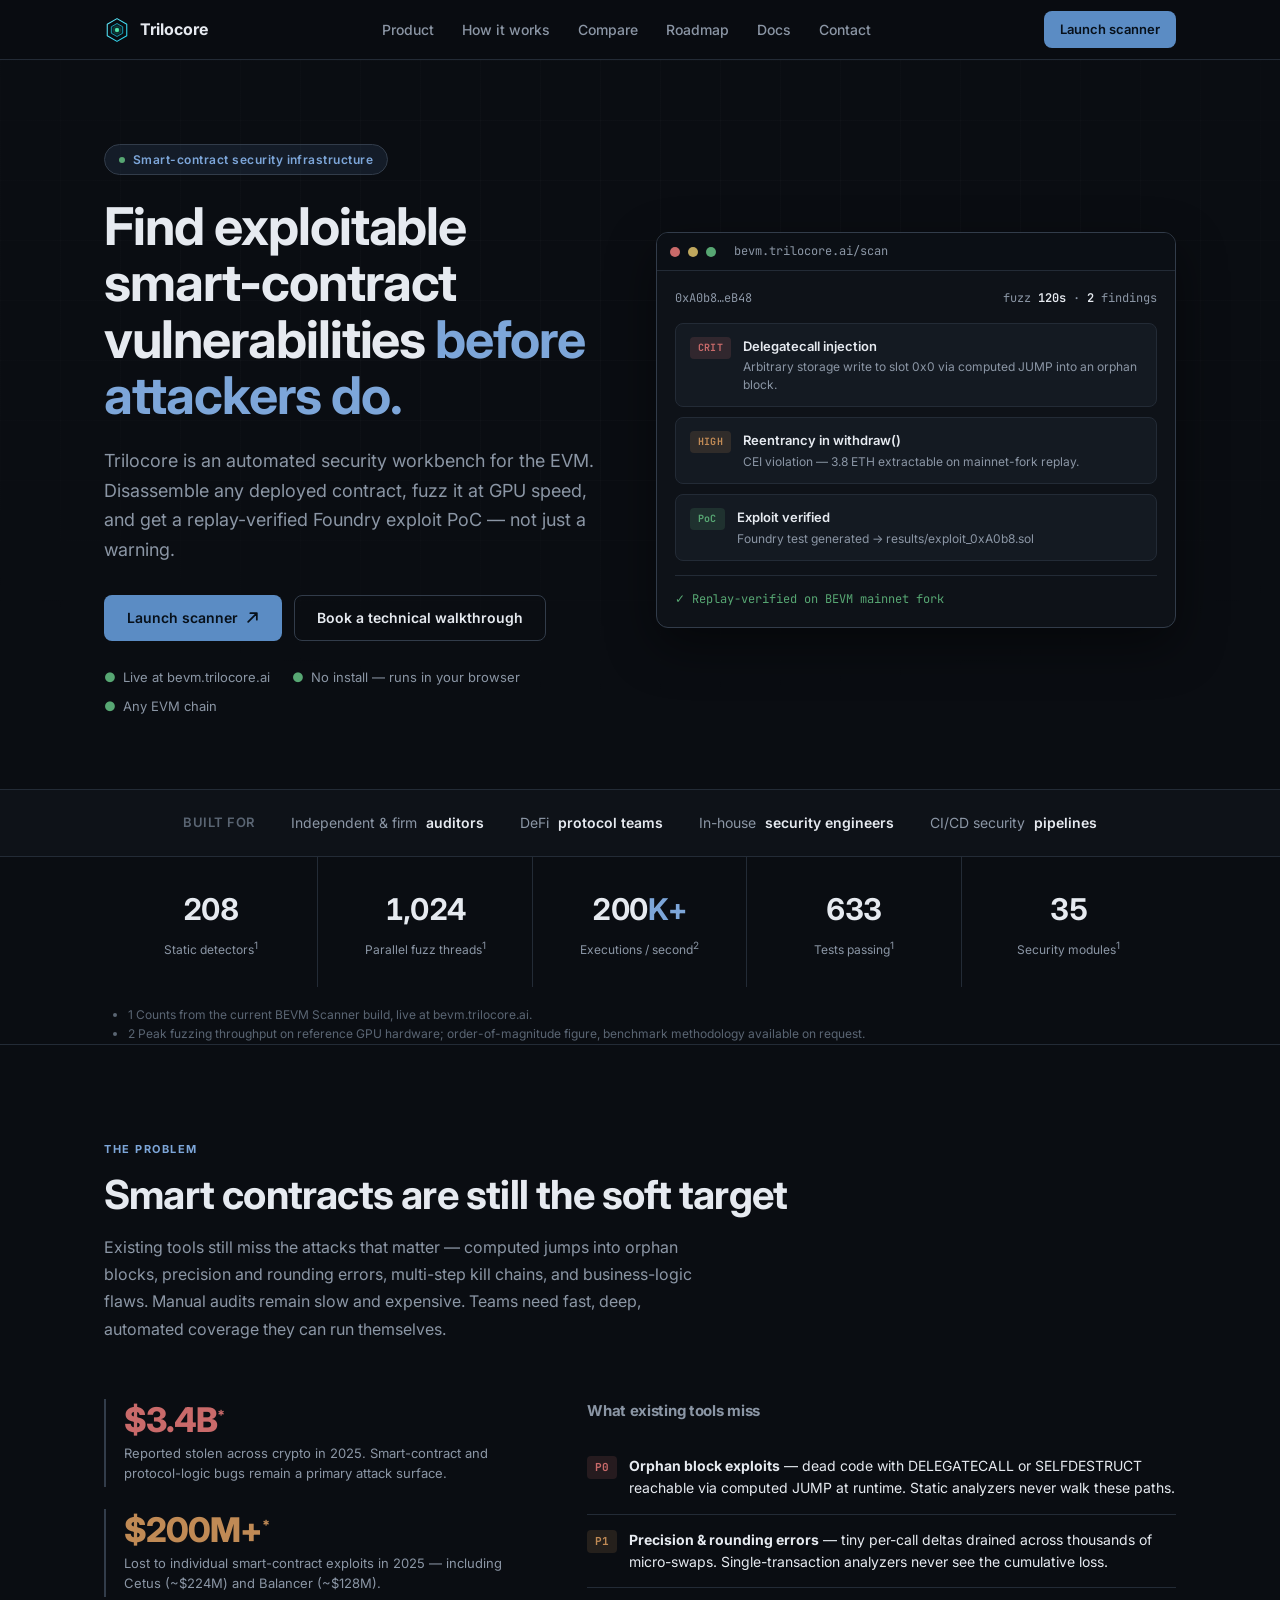
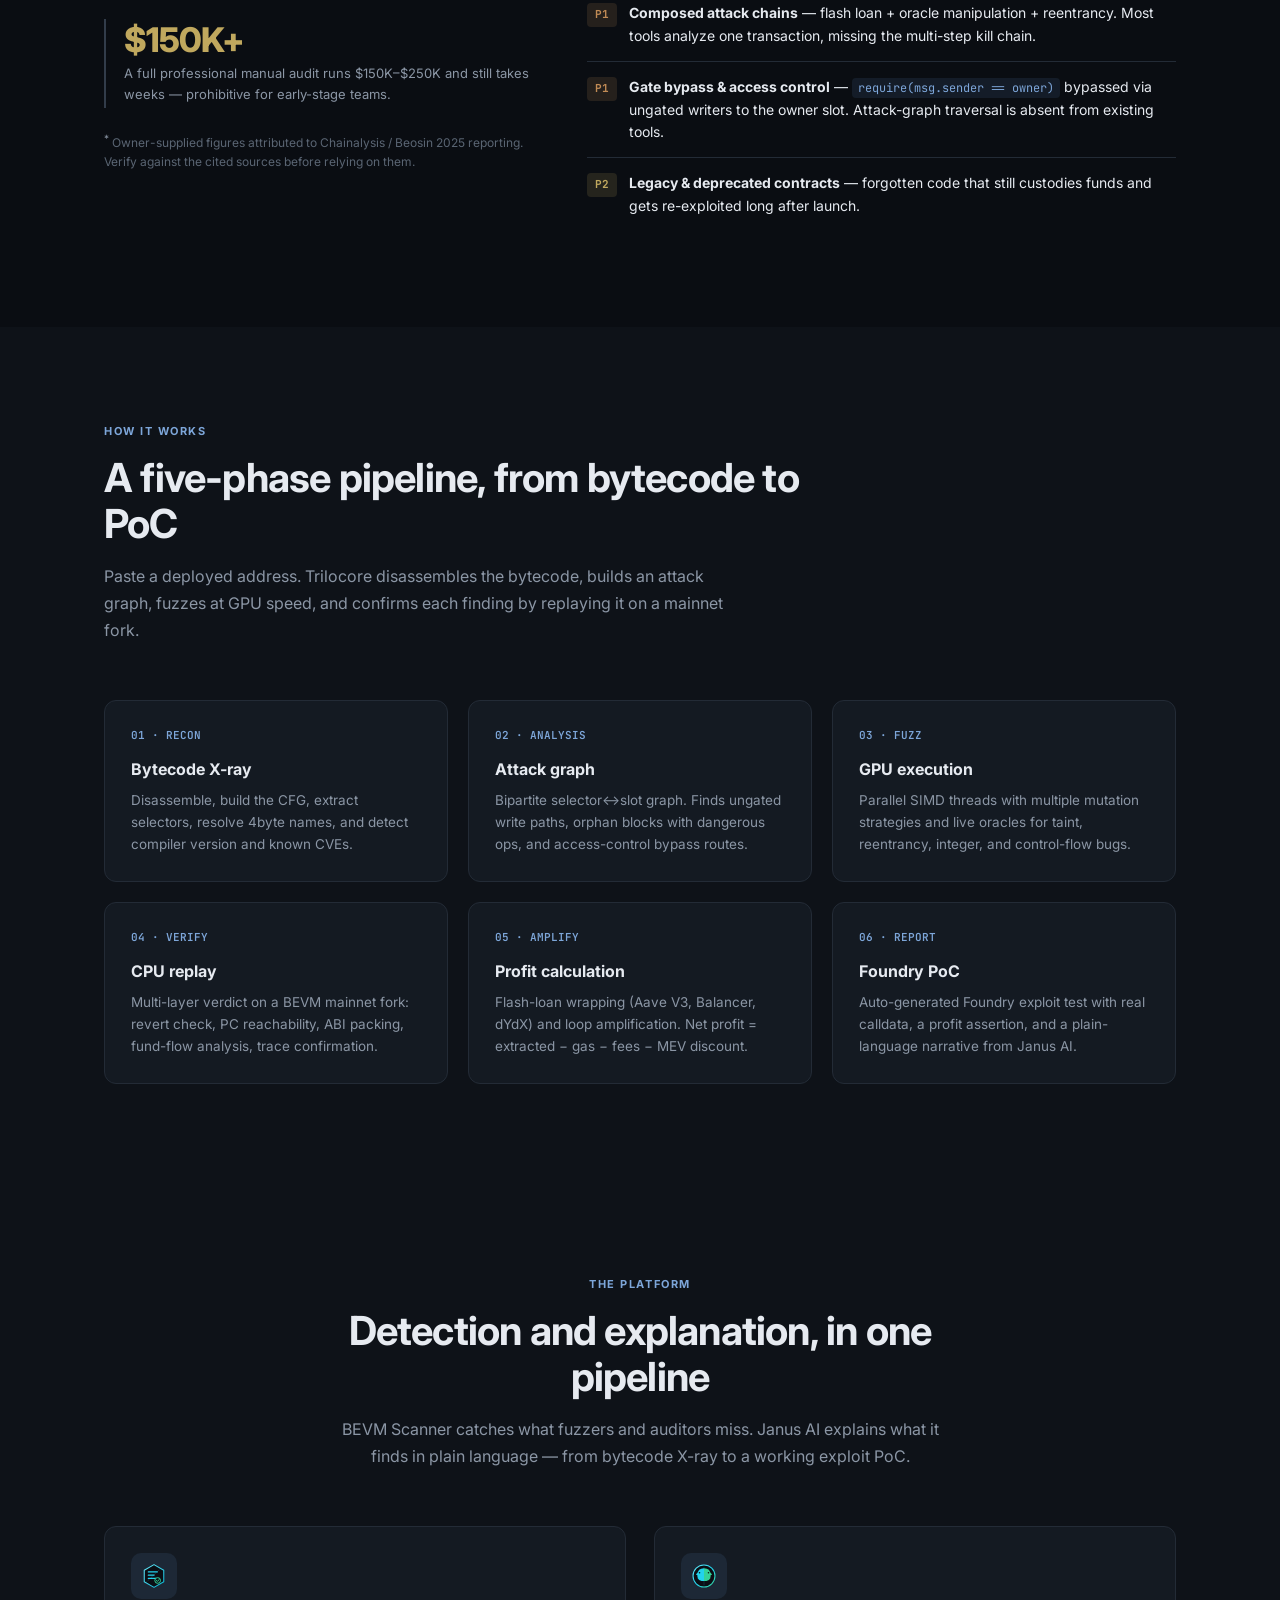
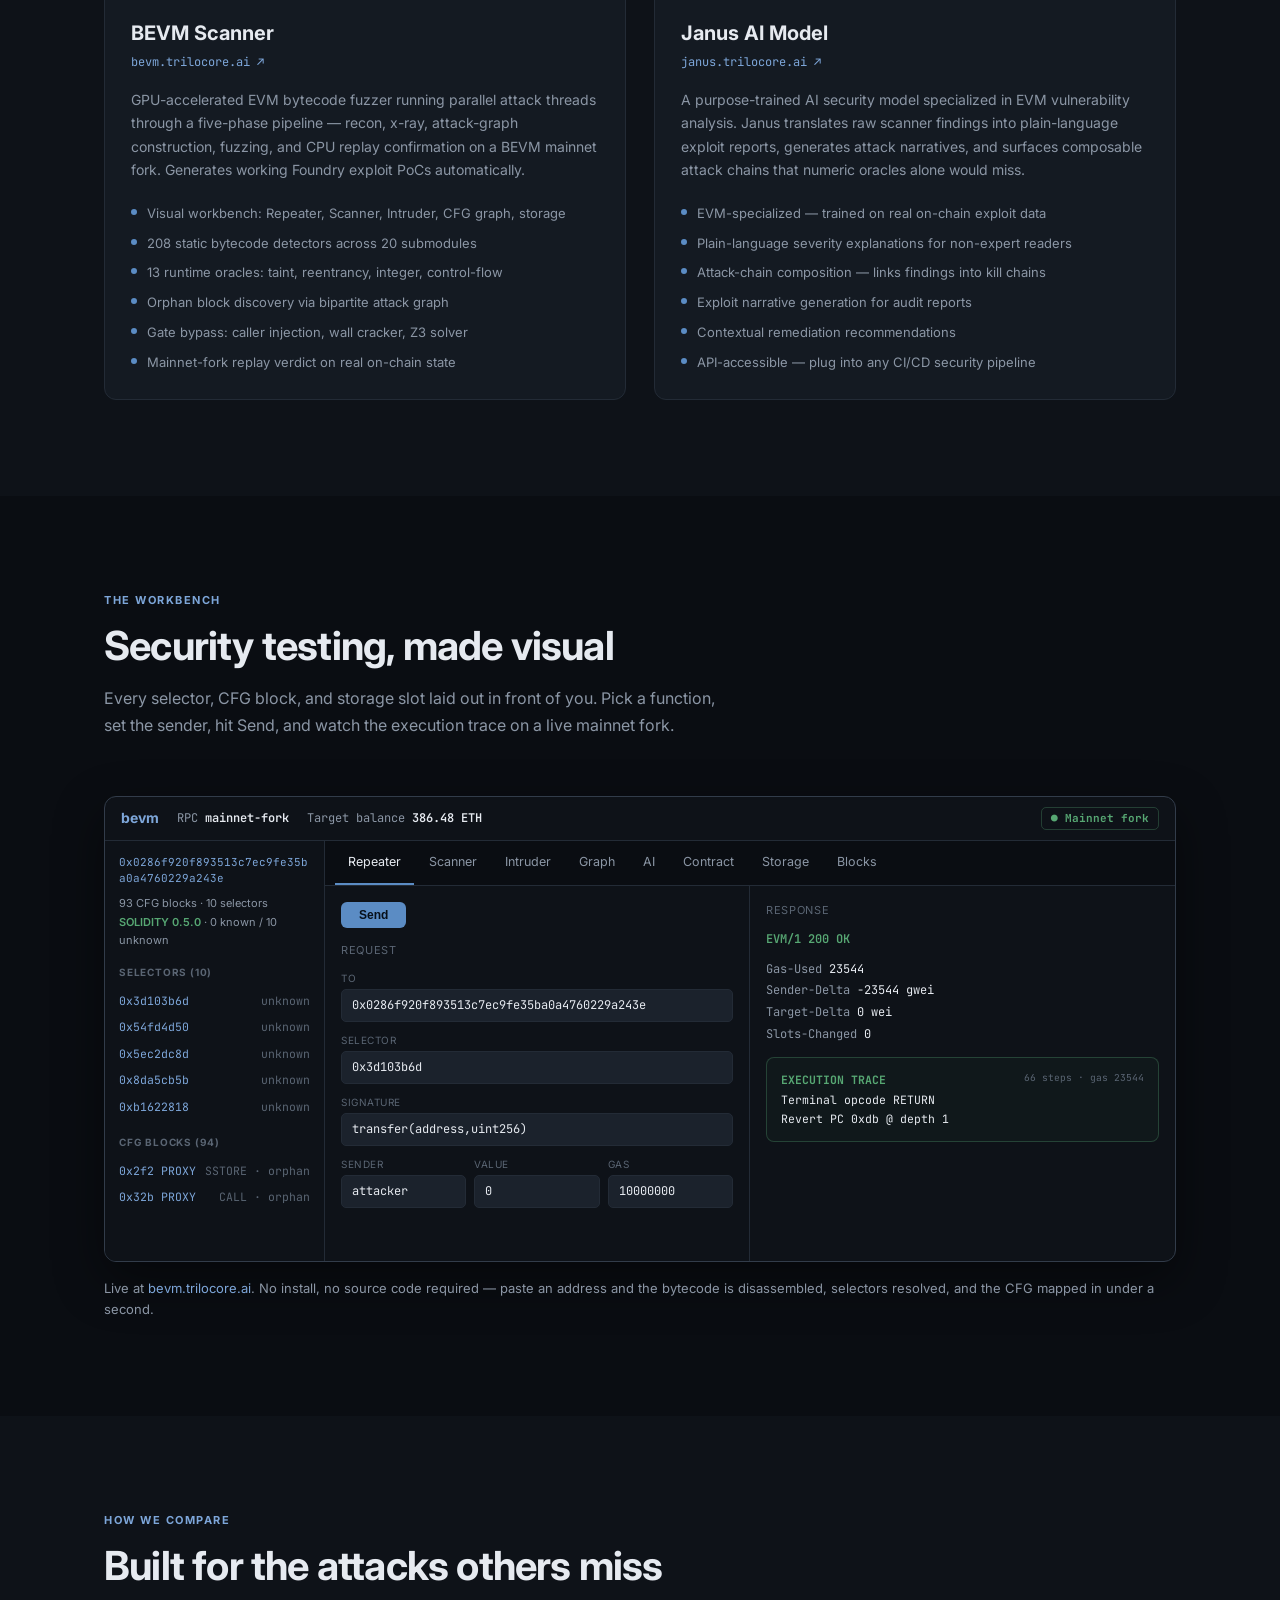
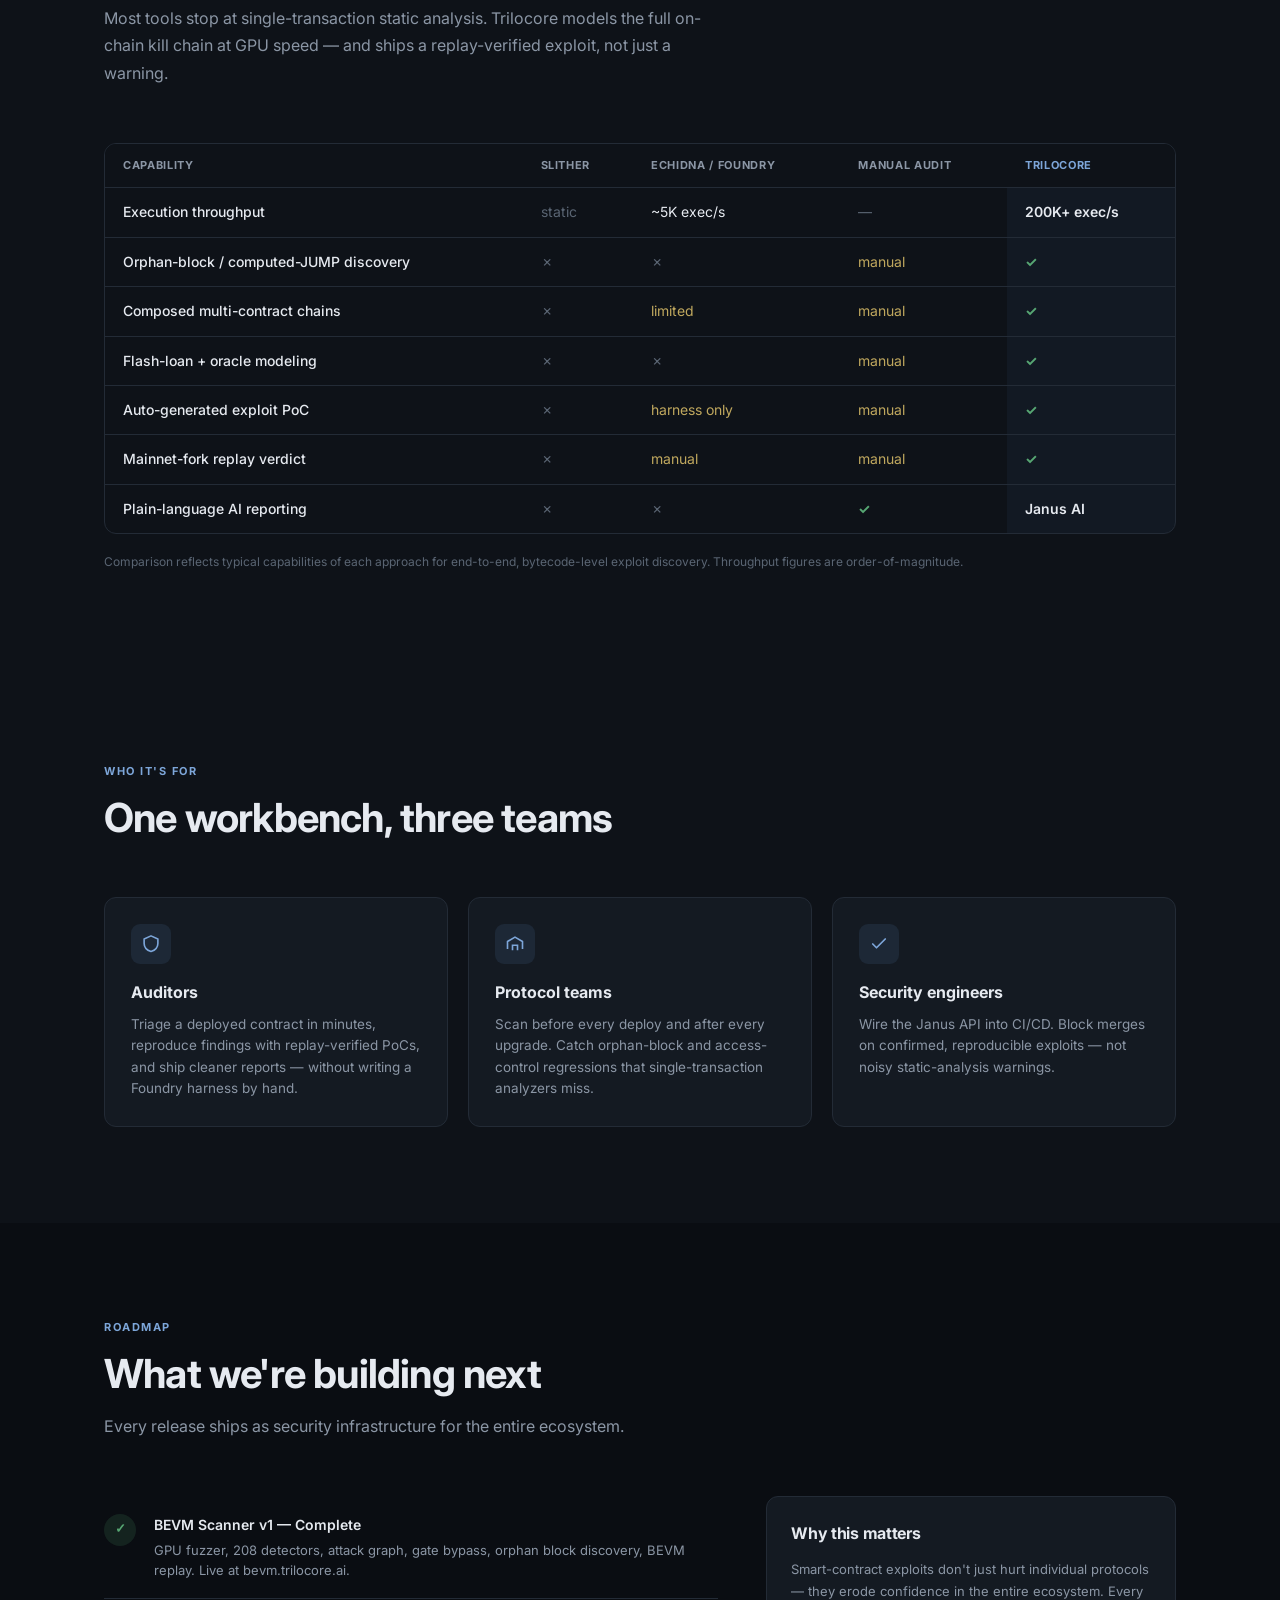
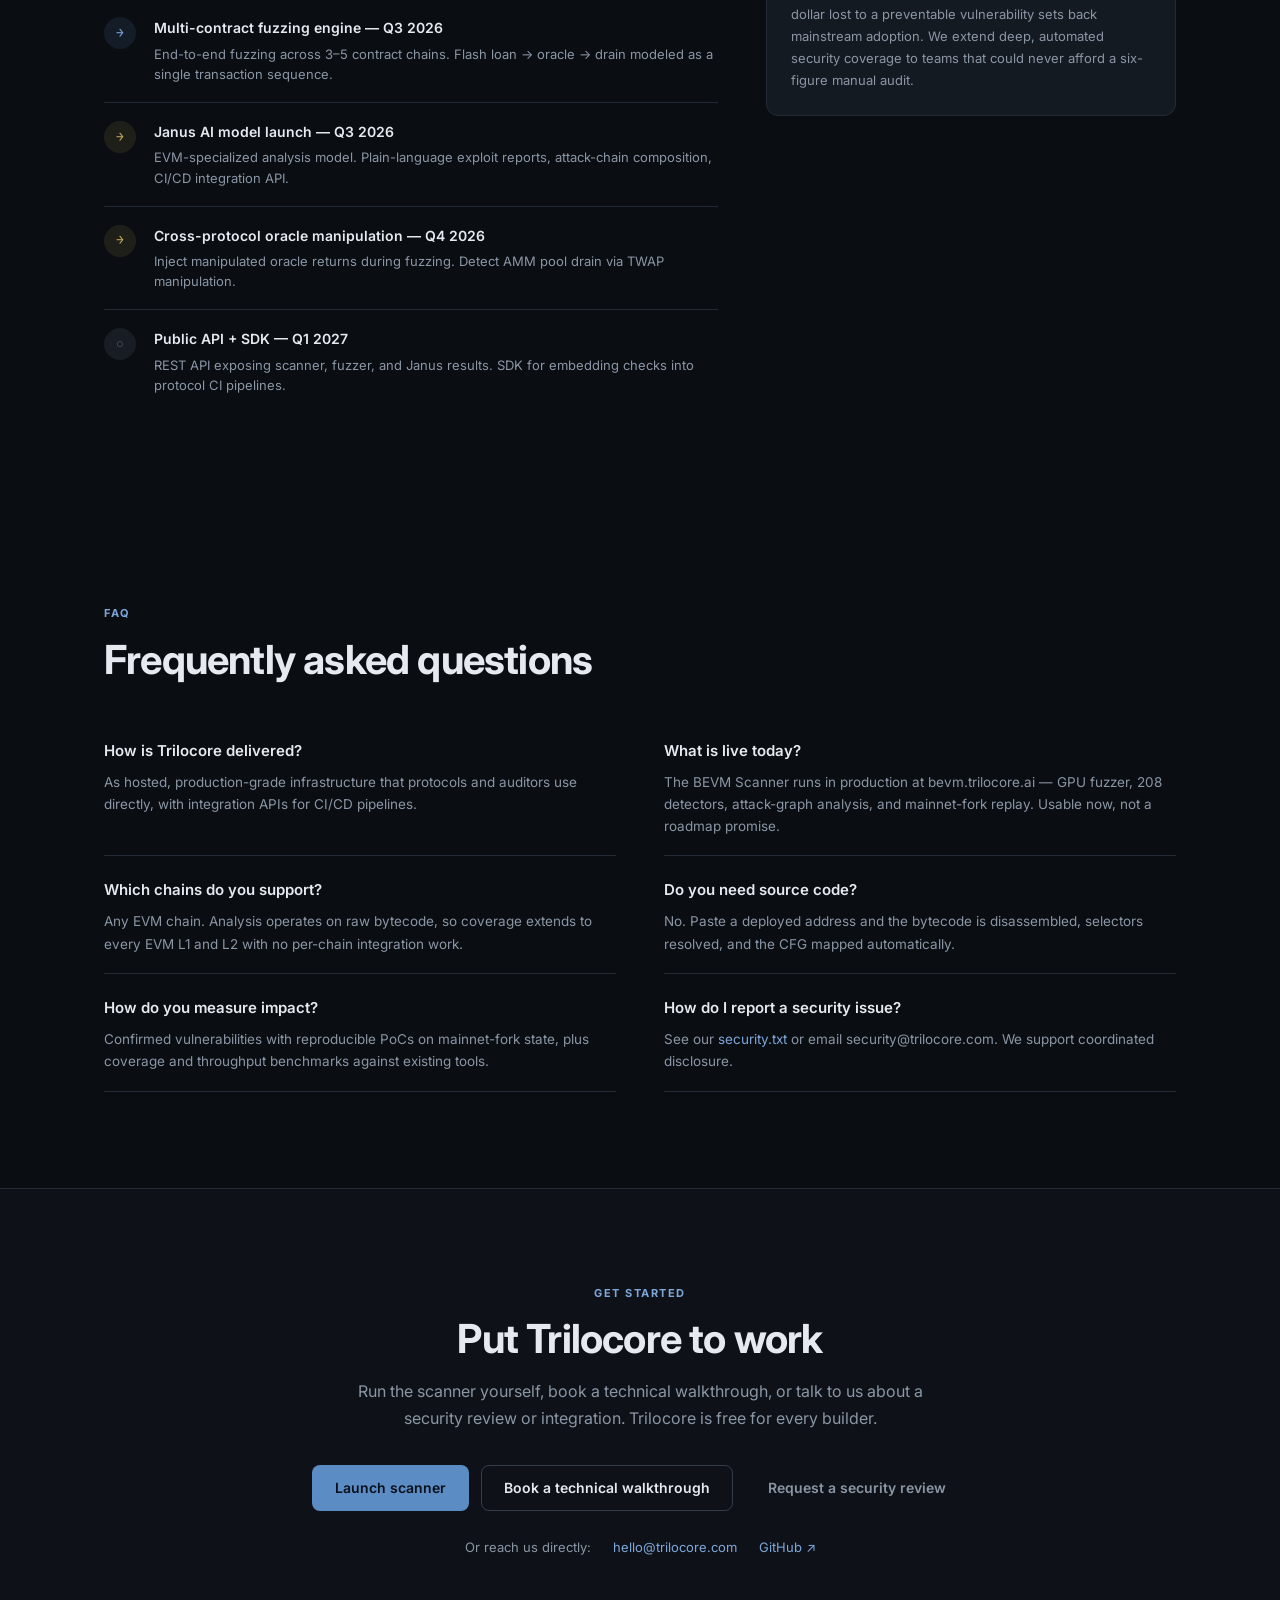
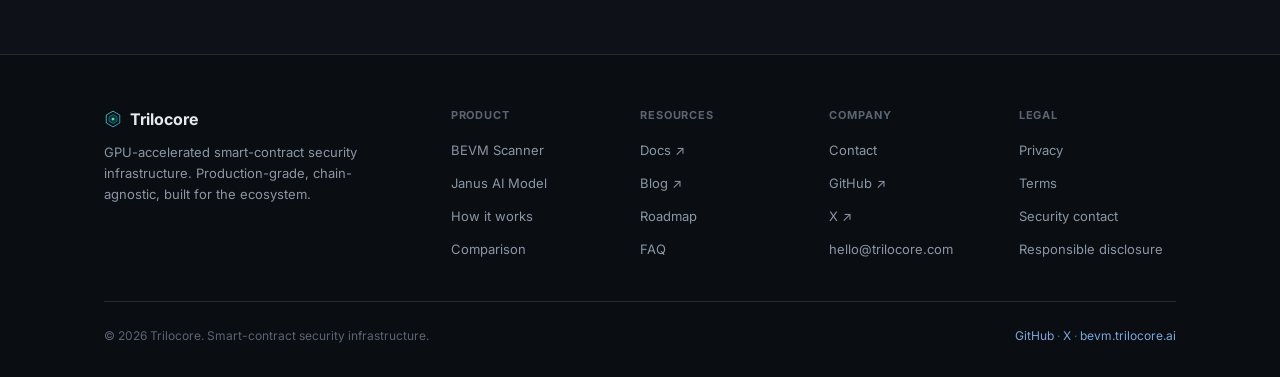
==== commit 992f38bb: "feat: fixed the footnote issue" ====
--- a/index.html
+++ b/index.html
@@ -136,7 +136,7 @@
             <div class="finding-d">Foundry test generated → results/exploit_0xA0b8.sol</div>
           </div>
         </div>
-        <div class="preview-foot">✓ Replay-verified on Anvil mainnet fork</div>
+        <div class="preview-foot">✓ Replay-verified on BEVM mainnet fork</div>
       </div>
     </div>
   </div>
@@ -178,10 +178,10 @@
         <div class="stat-label">Security modules<sup>1</sup></div>
       </div>
     </div>
-    <p class="container footnote" style="padding-top:14px;">
-      <sup>1</sup> Counts from the current BEVM Scanner build, live at bevm.trilocore.ai.
-      <sup>2</sup> Peak fuzzing throughput on reference GPU hardware; order-of-magnitude figure, benchmark methodology available on request.
-    </p>
+    <ul class="container footnote footnote-list">
+      <li><span class="fn-mark">1</span> Counts from the current BEVM Scanner build, live at bevm.trilocore.ai.</li>
+      <li><span class="fn-mark">2</span> Peak fuzzing throughput on reference GPU hardware; order-of-magnitude figure, benchmark methodology available on request.</li>
+    </ul>
   </div>
 </div>
 
@@ -245,7 +245,7 @@
       <div class="card reveal"><div class="card-eyebrow">01 · RECON</div><div class="card-title">Bytecode X-ray</div><div class="card-body">Disassemble, build the CFG, extract selectors, resolve 4byte names, and detect compiler version and known CVEs.</div></div>
       <div class="card reveal reveal-d1"><div class="card-eyebrow">02 · ANALYSIS</div><div class="card-title">Attack graph</div><div class="card-body">Bipartite selector↔slot graph. Finds ungated write paths, orphan blocks with dangerous ops, and access-control bypass routes.</div></div>
       <div class="card reveal reveal-d2"><div class="card-eyebrow">03 · FUZZ</div><div class="card-title">GPU execution</div><div class="card-body">Parallel SIMD threads with multiple mutation strategies and live oracles for taint, reentrancy, integer, and control-flow bugs.</div></div>
-      <div class="card reveal"><div class="card-eyebrow">04 · VERIFY</div><div class="card-title">CPU replay</div><div class="card-body">Multi-layer verdict on an Anvil mainnet fork: revert check, PC reachability, ABI packing, fund-flow analysis, trace confirmation.</div></div>
+      <div class="card reveal"><div class="card-eyebrow">04 · VERIFY</div><div class="card-title">CPU replay</div><div class="card-body">Multi-layer verdict on a BEVM mainnet fork: revert check, PC reachability, ABI packing, fund-flow analysis, trace confirmation.</div></div>
       <div class="card reveal reveal-d1"><div class="card-eyebrow">05 · AMPLIFY</div><div class="card-title">Profit calculation</div><div class="card-body">Flash-loan wrapping (Aave V3, Balancer, dYdX) and loop amplification. Net profit = extracted − gas − fees − MEV discount.</div></div>
       <div class="card reveal reveal-d2"><div class="card-eyebrow">06 · REPORT</div><div class="card-title">Foundry PoC</div><div class="card-body">Auto-generated Foundry exploit test with real calldata, a profit assertion, and a plain-language narrative from Janus AI.</div></div>
     </div>
@@ -272,7 +272,7 @@
         <div class="product-desc">
           GPU-accelerated EVM bytecode fuzzer running parallel attack threads through a five-phase
           pipeline — recon, x-ray, attack-graph construction, fuzzing, and CPU replay confirmation
-          on an Anvil mainnet fork. Generates working Foundry exploit PoCs automatically.
+          on a BEVM mainnet fork. Generates working Foundry exploit PoCs automatically.
         </div>
         <ul class="feature-list">
           <li>Visual workbench: Repeater, Scanner, Intruder, CFG graph, storage</li>
@@ -470,7 +470,7 @@
 
     <div class="roadmap-grid">
       <div class="reveal">
-        <div class="milestone"><div class="ms-dot done">✓</div><div><div class="ms-title">BEVM Scanner v1 — Complete</div><div class="ms-body">GPU fuzzer, 208 detectors, attack graph, gate bypass, orphan block discovery, Anvil replay. Live at bevm.trilocore.ai.</div></div></div>
+        <div class="milestone"><div class="ms-dot done">✓</div><div><div class="ms-title">BEVM Scanner v1 — Complete</div><div class="ms-body">GPU fuzzer, 208 detectors, attack graph, gate bypass, orphan block discovery, BEVM replay. Live at bevm.trilocore.ai.</div></div></div>
         <div class="milestone"><div class="ms-dot active">→</div><div><div class="ms-title">Multi-contract fuzzing engine — Q3 2026</div><div class="ms-body">End-to-end fuzzing across 3–5 contract chains. Flash loan → oracle → drain modeled as a single transaction sequence.</div></div></div>
         <div class="milestone"><div class="ms-dot next">→</div><div><div class="ms-title">Janus AI model launch — Q3 2026</div><div class="ms-body">EVM-specialized analysis model. Plain-language exploit reports, attack-chain composition, CI/CD integration API.</div></div></div>
         <div class="milestone"><div class="ms-dot next">→</div><div><div class="ms-title">Cross-protocol oracle manipulation — Q4 2026</div><div class="ms-body">Inject manipulated oracle returns during fuzzing. Detect AMM pool drain via TWAP manipulation.</div></div></div>
@@ -599,4 +599,4 @@
 
 <script src="/assets/js/main.js" defer></script>
 </body>
-</html>
+</html>
